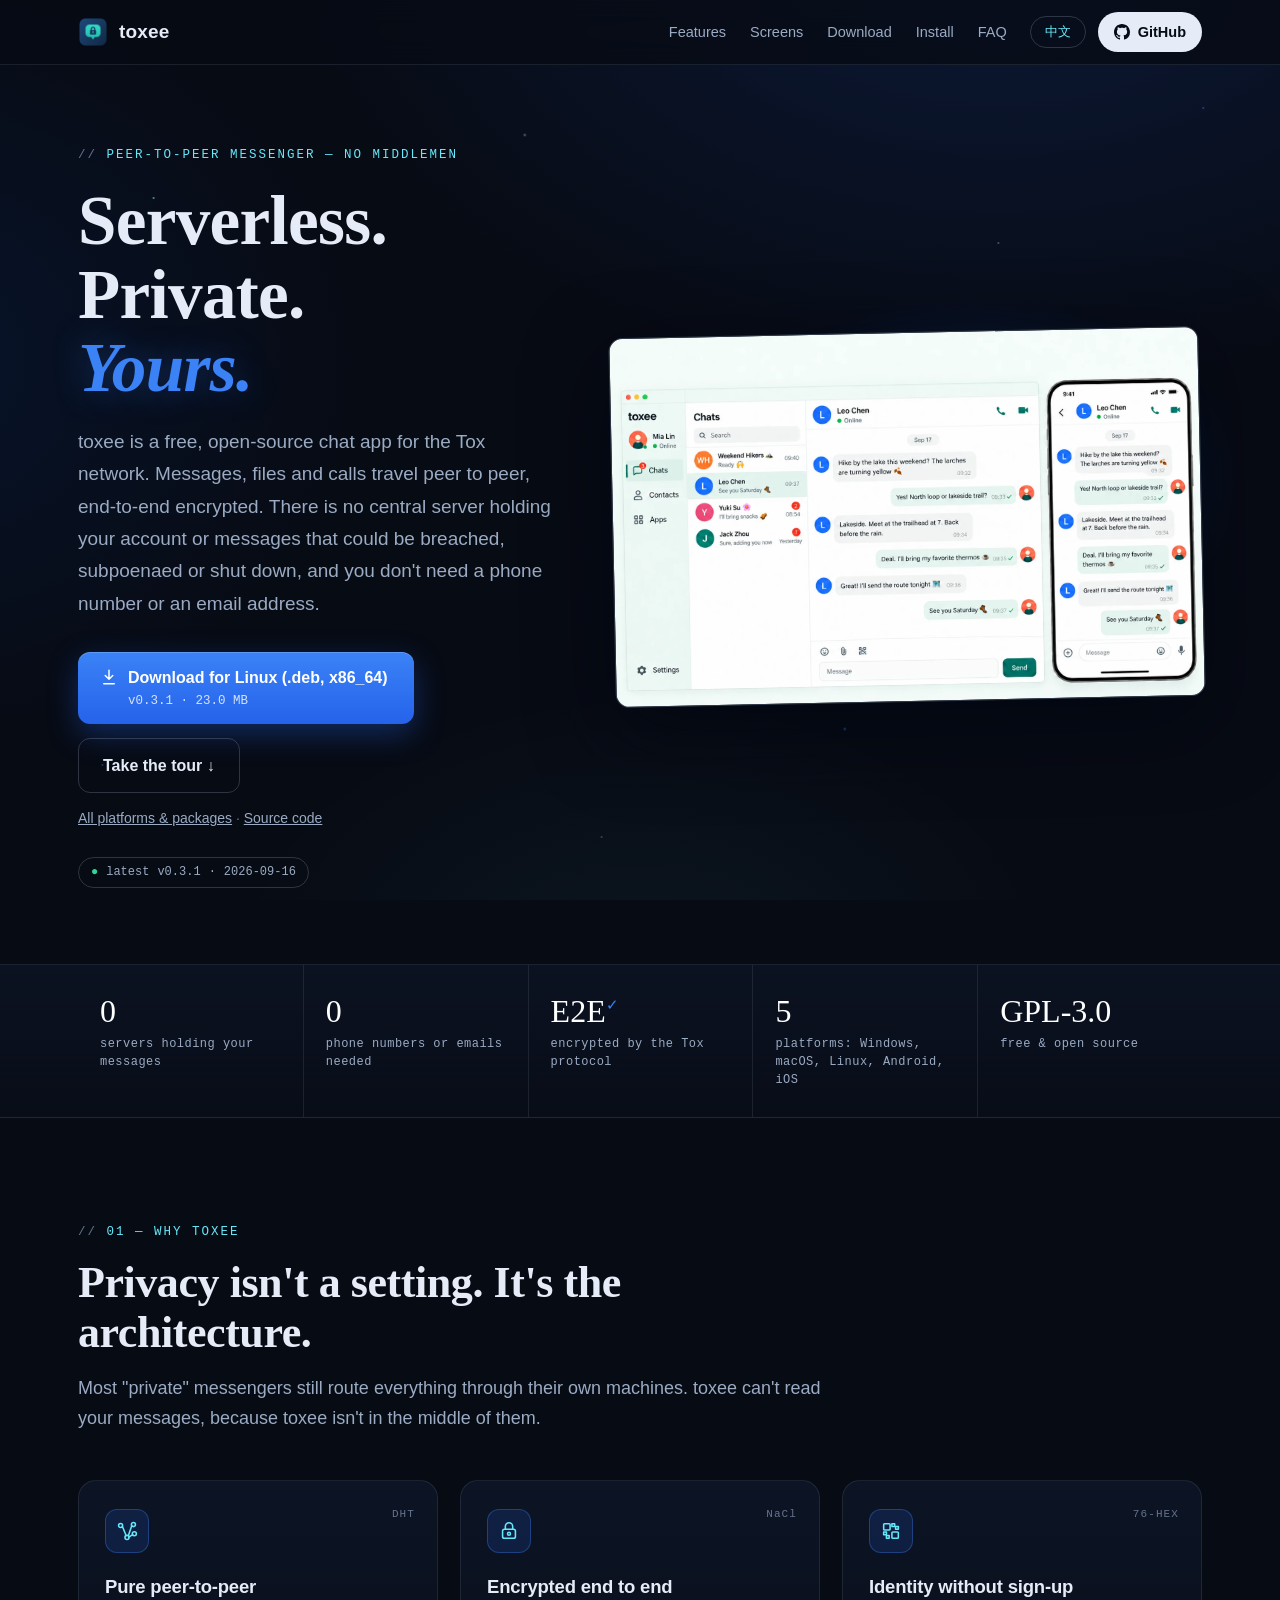
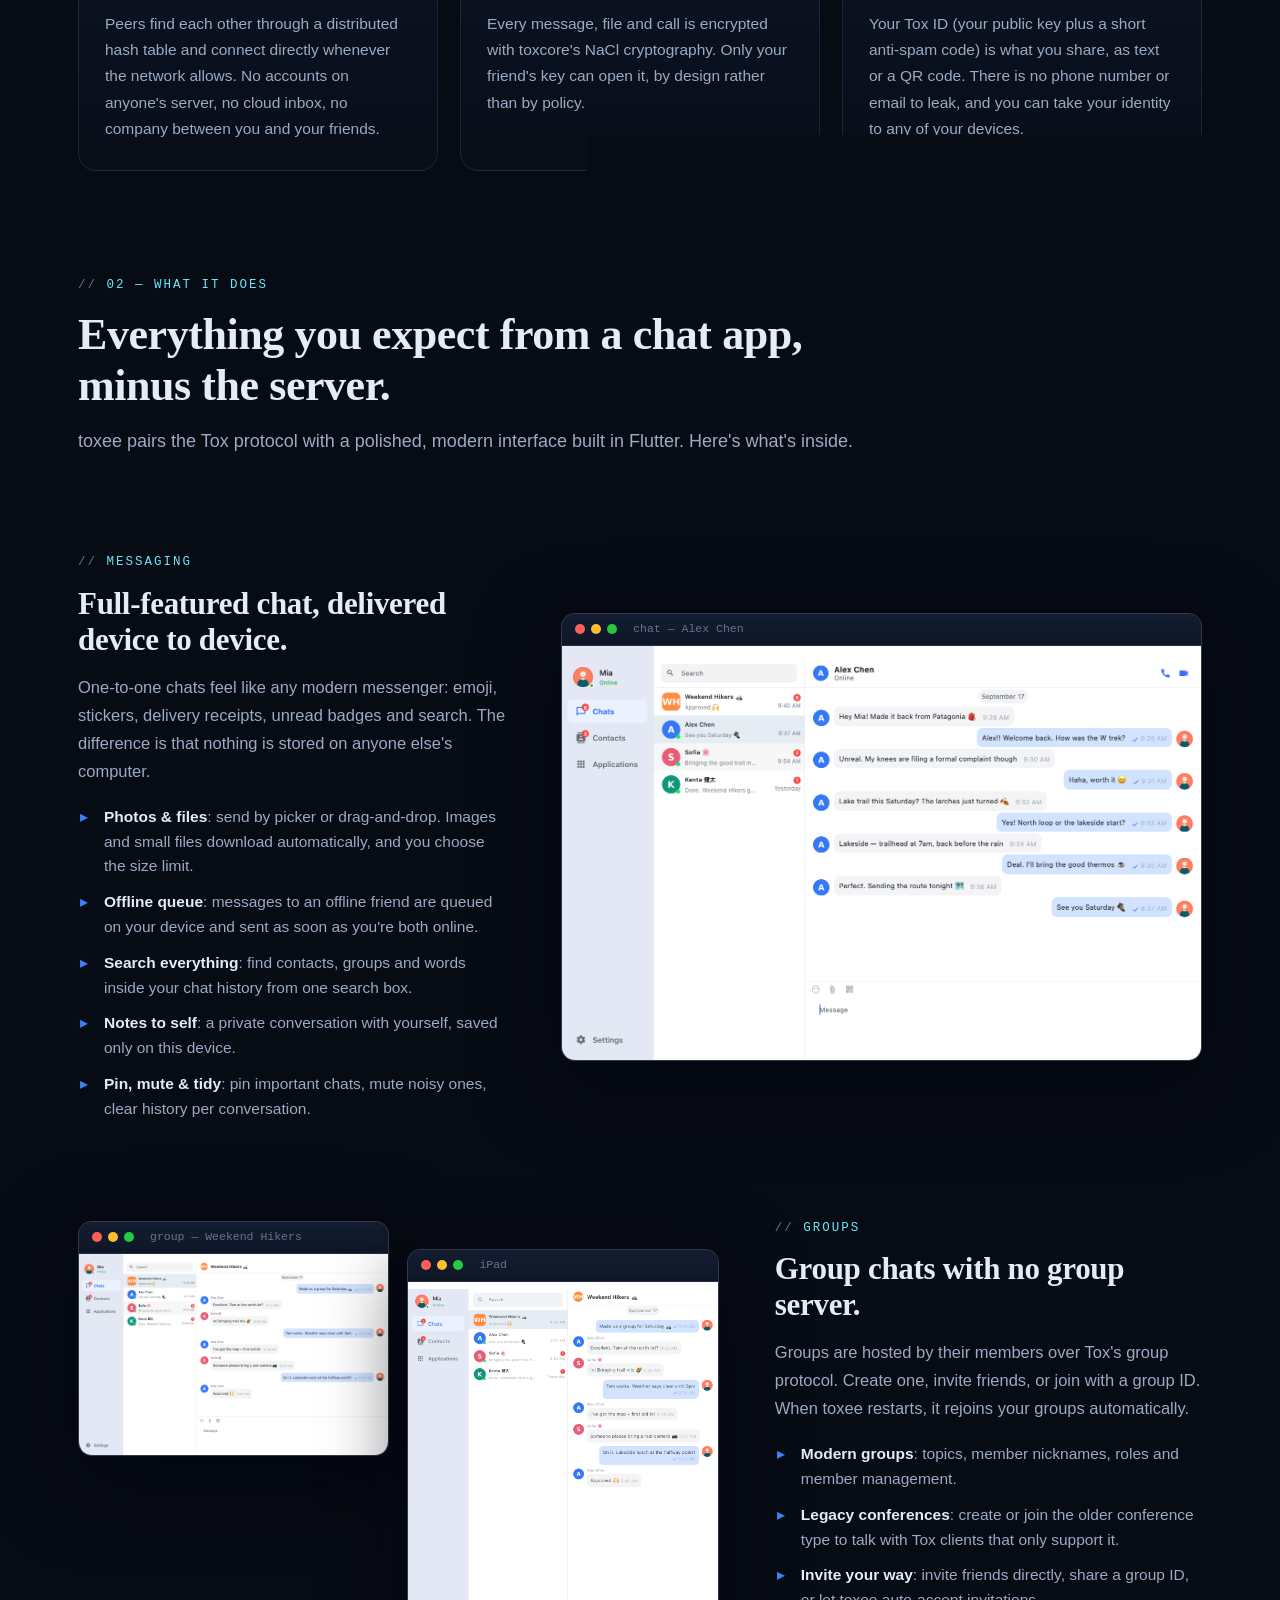
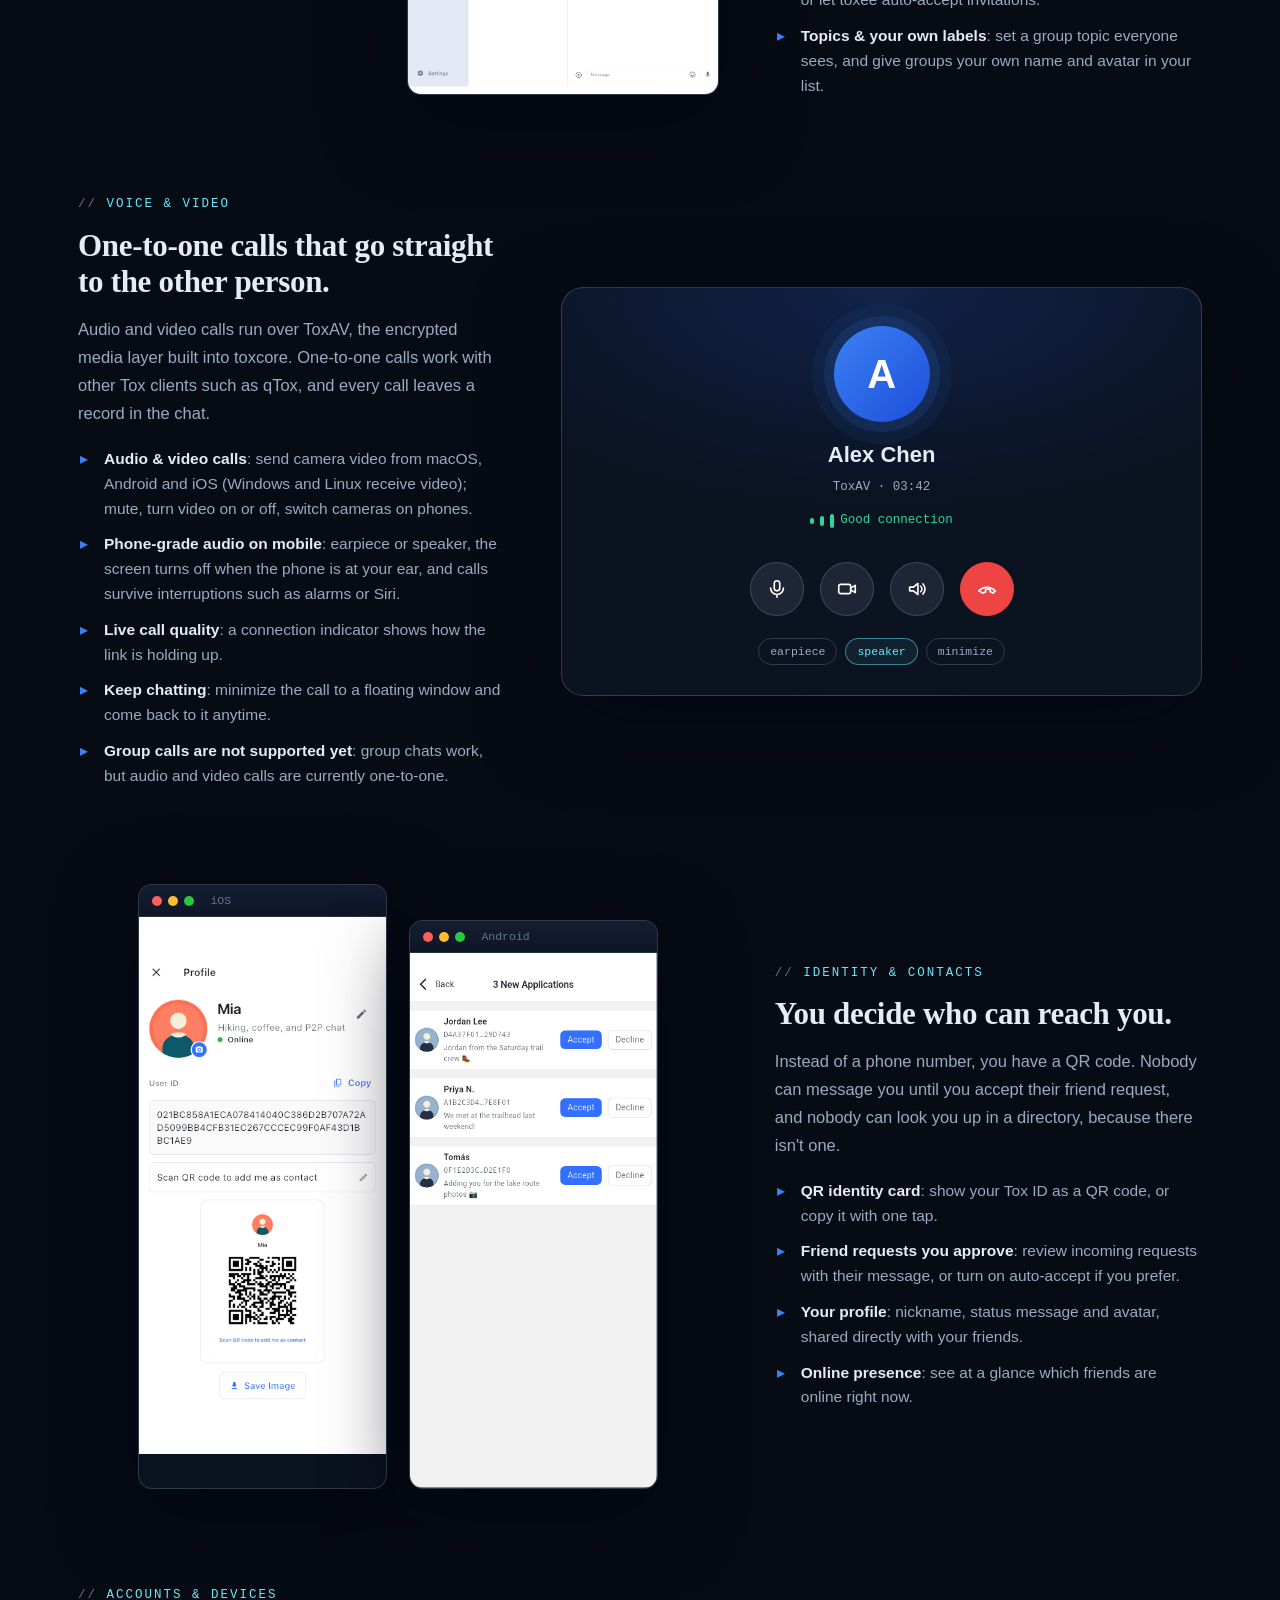
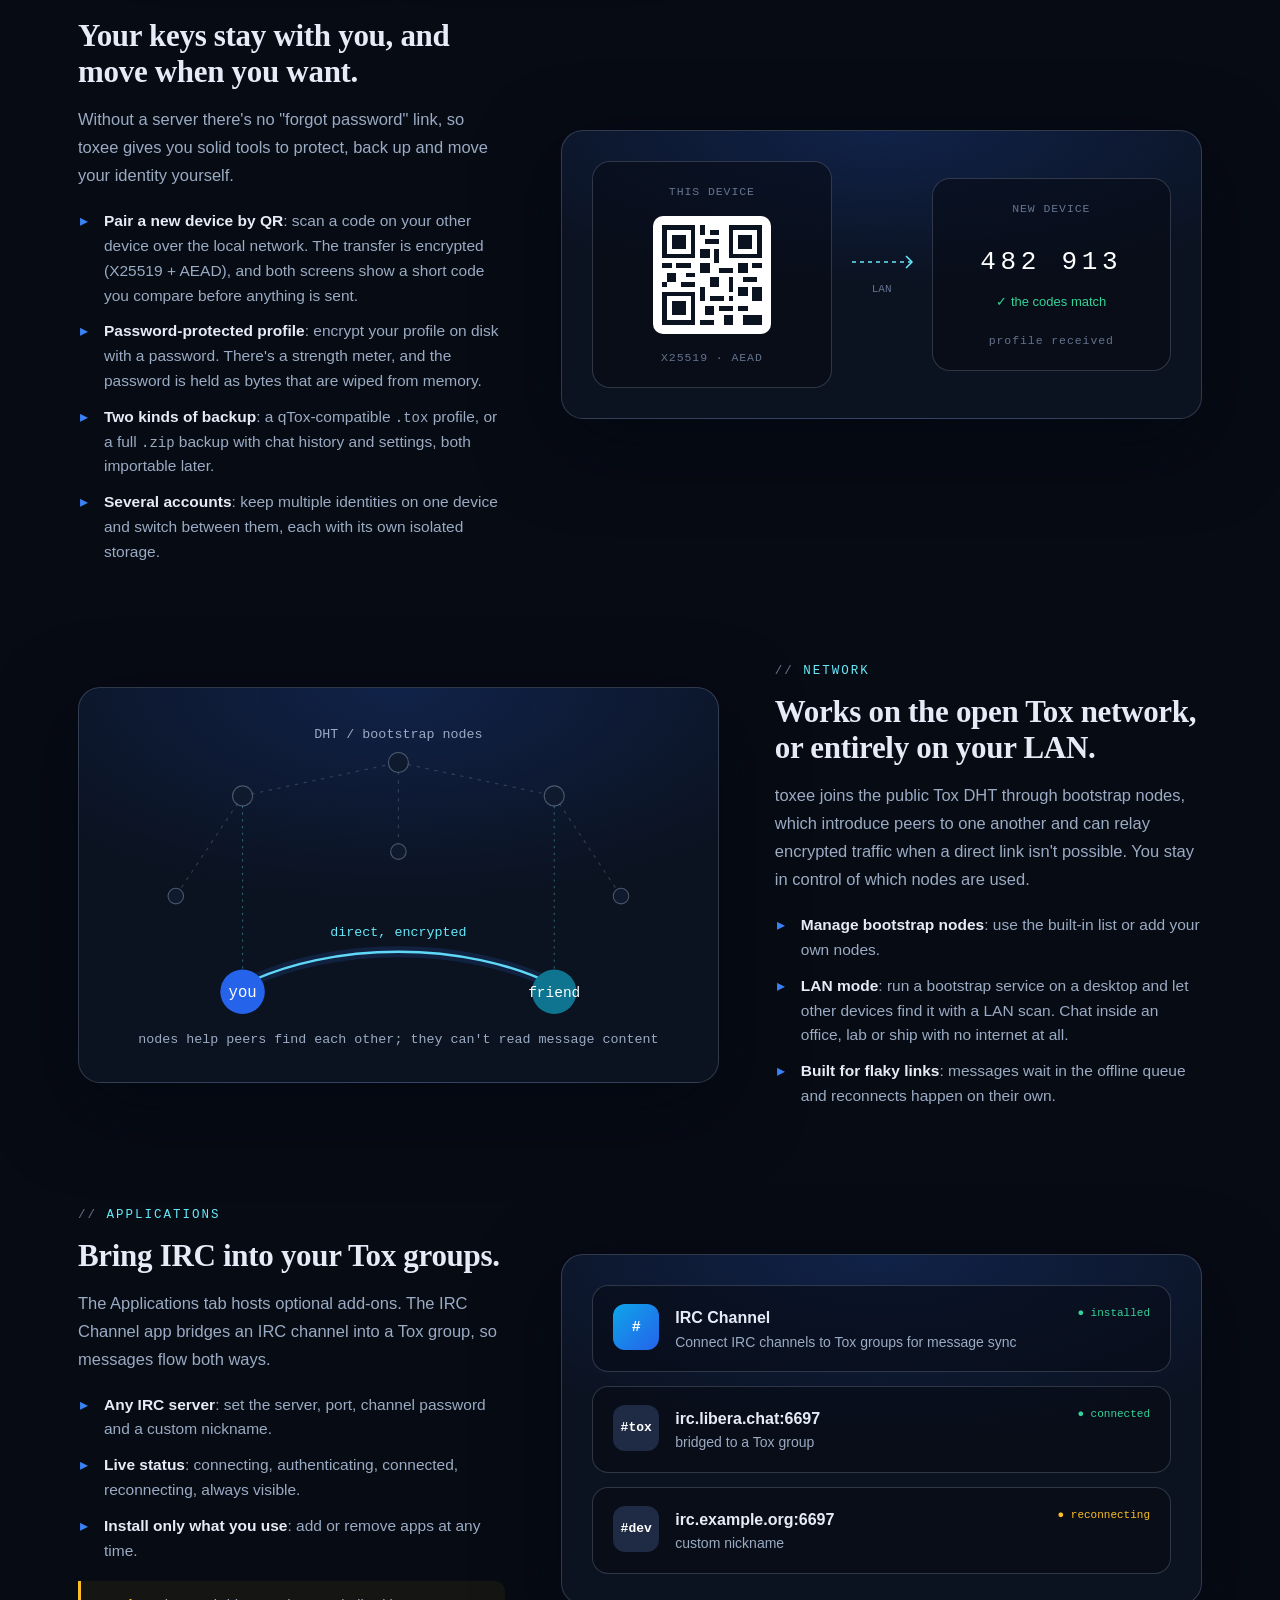
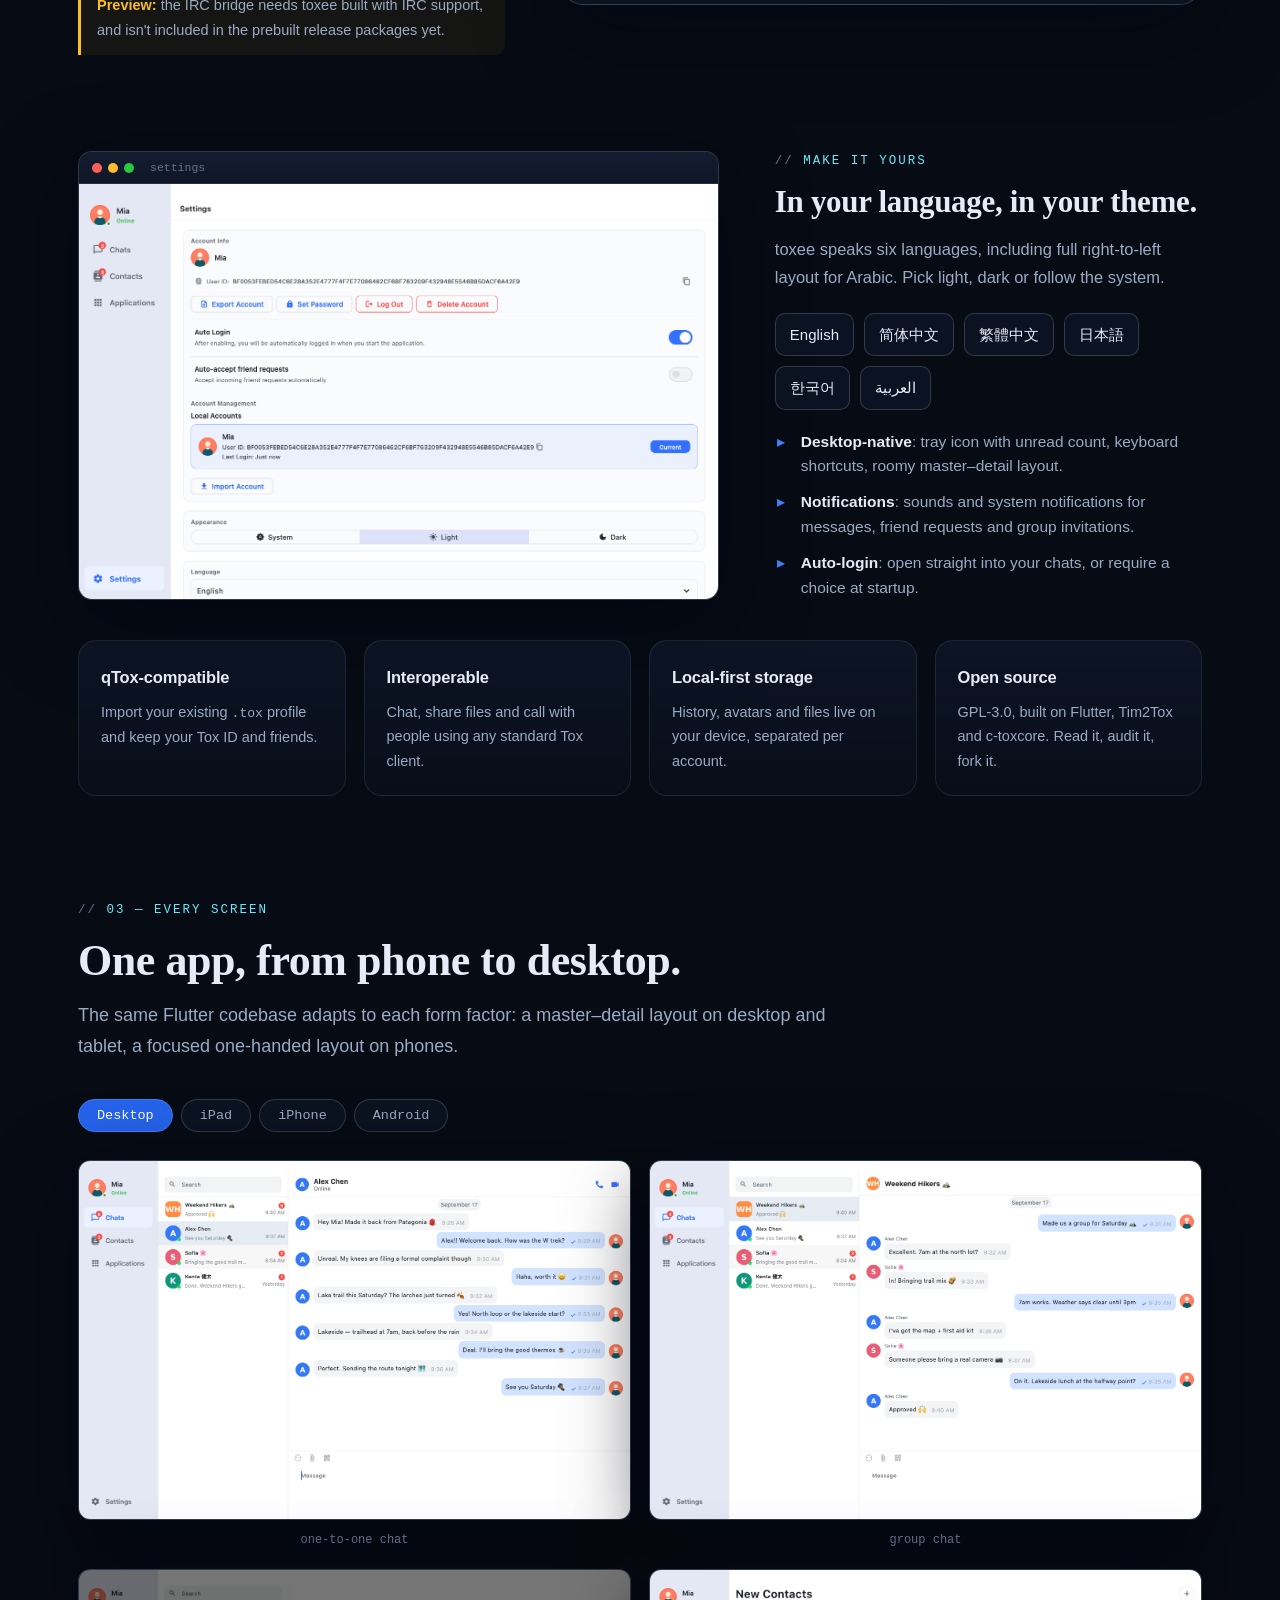
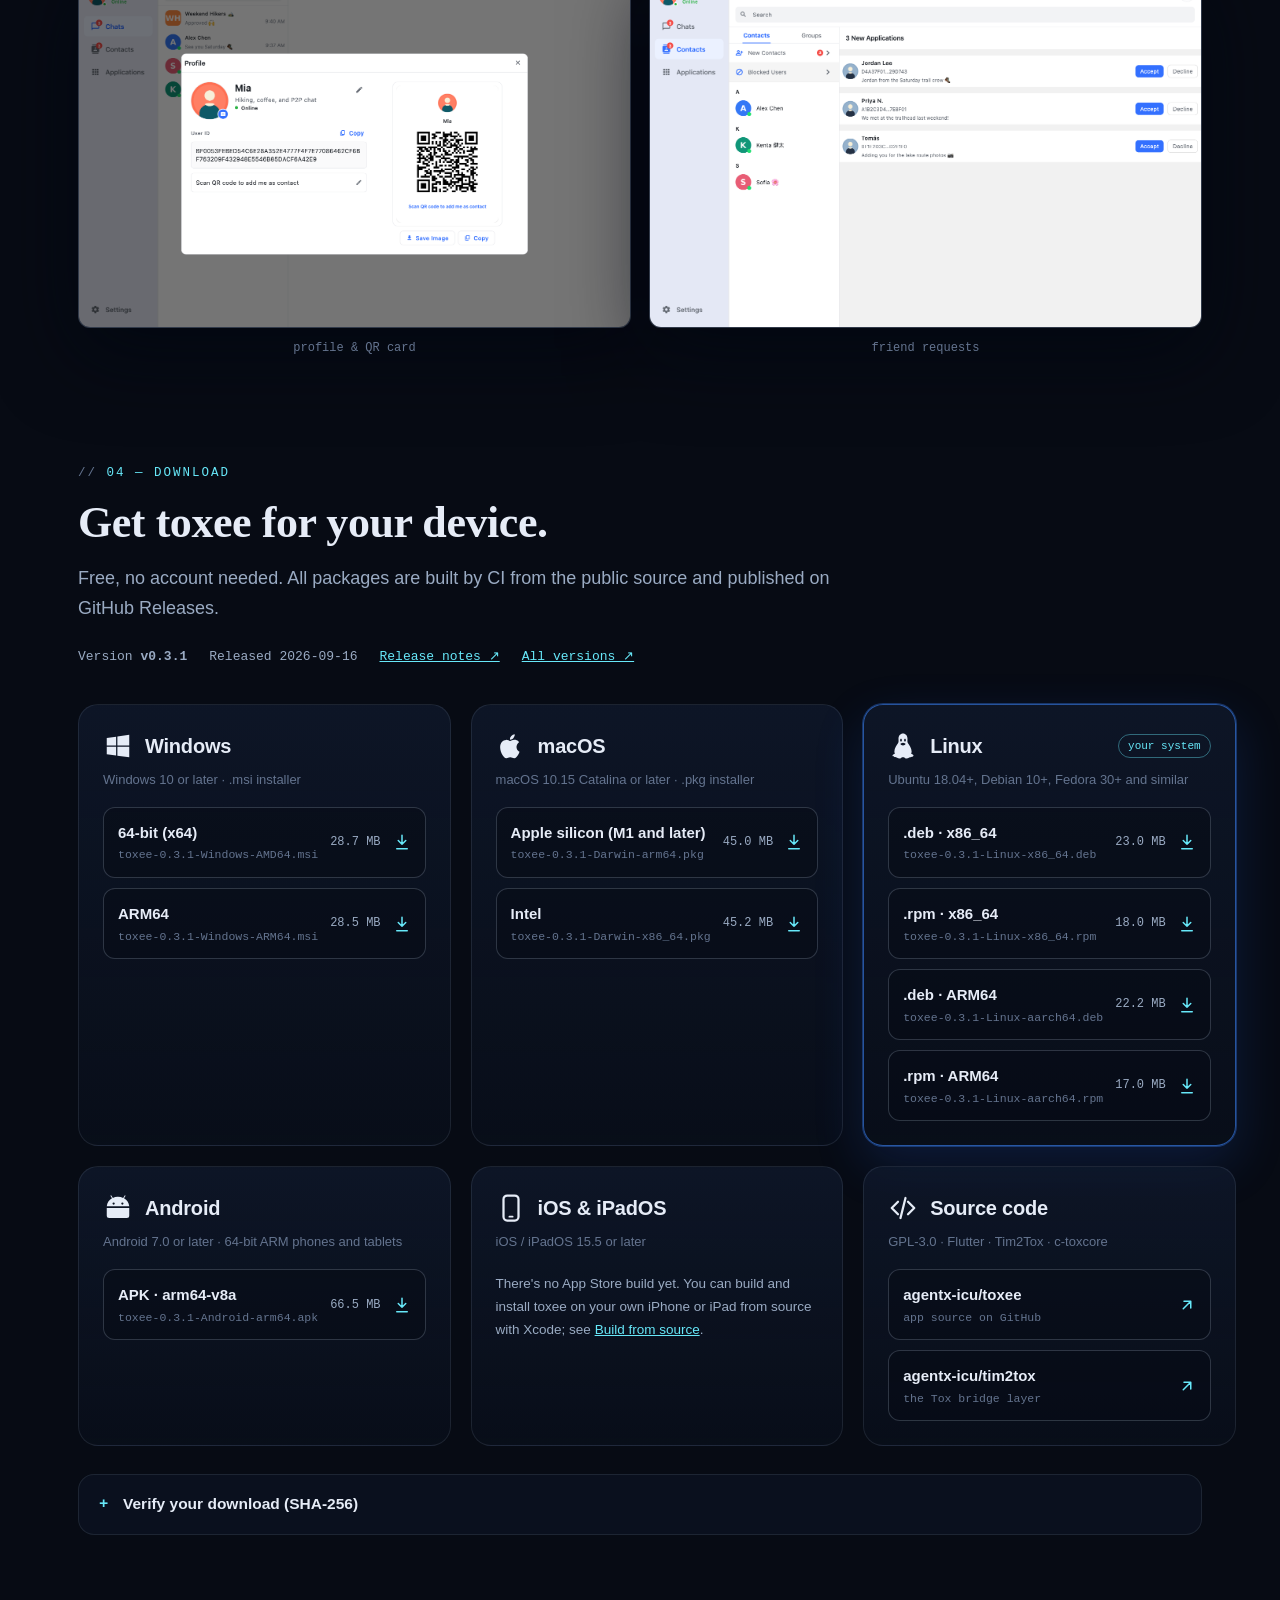
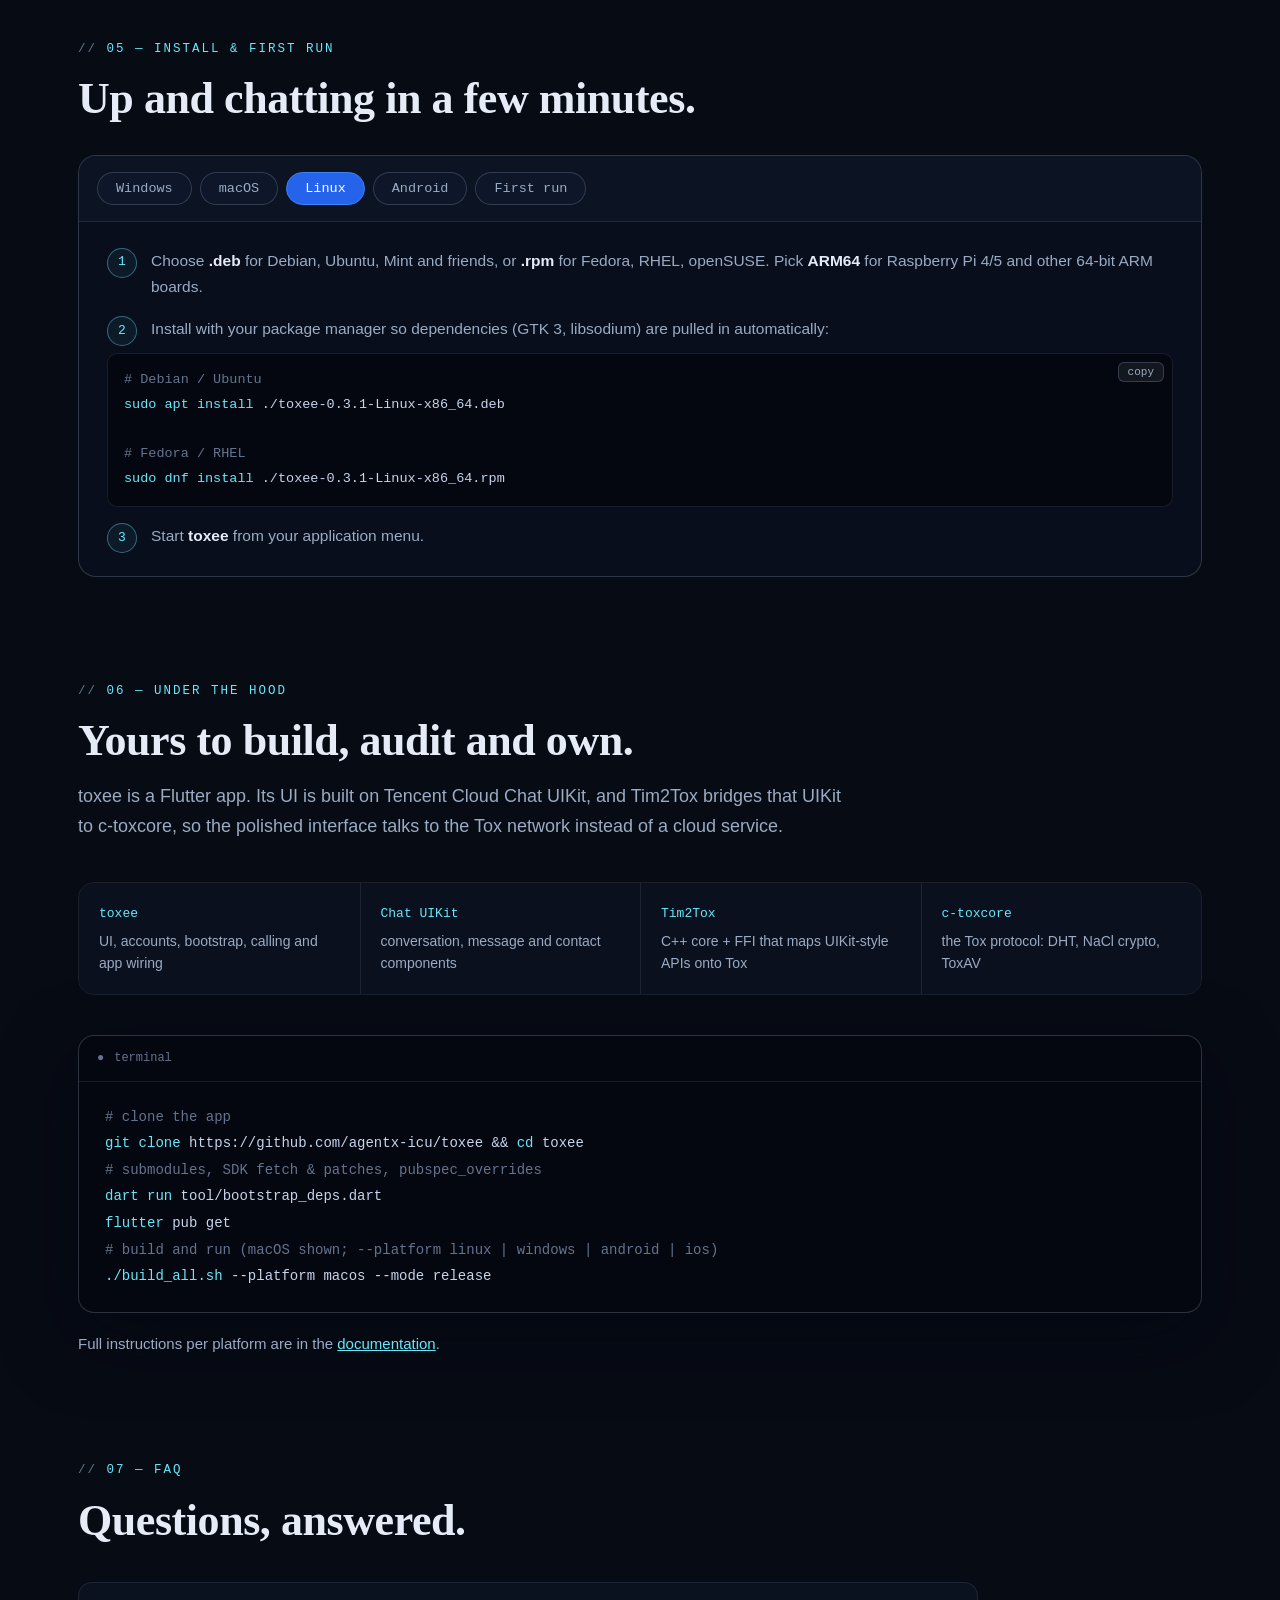
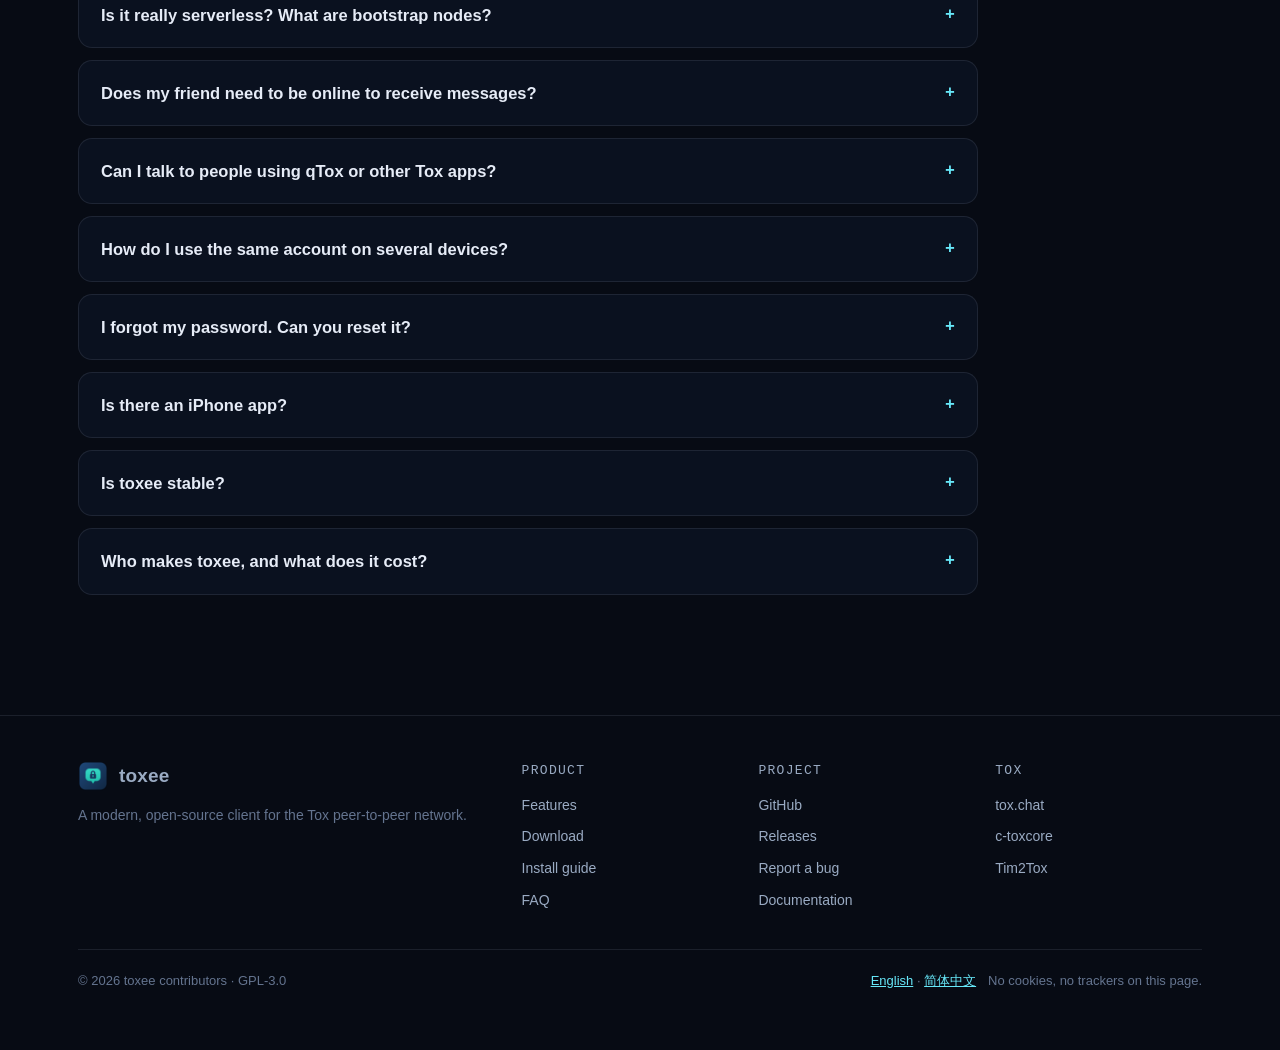
==== index.html @ 30efc0be "Clarify toxee group call support" ====
<!DOCTYPE html>
<html lang="en" data-lang="en">
<head>
<meta charset="utf-8">
<meta name="viewport" content="width=device-width, initial-scale=1">
<title>toxee — Serverless, private, peer-to-peer chat</title>
<meta name="description" content="toxee is a free, open-source chat app for the Tox peer-to-peer network. No servers, no phone number, end-to-end encrypted messages, files, groups and calls on Windows, macOS, Linux, Android and iOS.">
<meta name="theme-color" content="#070b14">
<link rel="canonical" href="https://toxee.agentx.icu/">
<link rel="alternate" hreflang="en" href="https://toxee.agentx.icu/en/">
<link rel="alternate" hreflang="zh-Hans" href="https://toxee.agentx.icu/zh/">
<link rel="alternate" hreflang="x-default" href="https://toxee.agentx.icu/">
<link rel="icon" type="image/png" href="assets/img/app_icon.png">
<link rel="apple-touch-icon" href="assets/img/app_icon.png">
<meta property="og:type" content="website">
<meta property="og:url" content="https://toxee.agentx.icu/">
<meta property="og:title" content="toxee — Serverless. Private. Yours.">
<meta property="og:description" content="A modern chat client for the Tox P2P network. No servers, no phone numbers, end-to-end encrypted.">
<meta property="og:image" content="https://toxee.agentx.icu/assets/img/en/quiet-modern.webp">
<meta name="twitter:card" content="summary_large_image">
<script>
  // Pick the language before first paint so the page never flashes the wrong one.
  (function () {
    var l = document.documentElement.getAttribute("data-page-lang");
    if (!l) {
      try { l = localStorage.getItem("toxee_lang"); } catch (e) {}
      var q = /[?&]lang=(en|zh)\b/.exec(location.search);
      if (q) l = q[1];
      if (l !== "en" && l !== "zh") l = /^zh\b/i.test(navigator.language || "") ? "zh" : "en";
    }
    document.documentElement.setAttribute("data-lang", l);
    document.documentElement.lang = l === "zh" ? "zh-Hans" : "en";
  })();
</script>
<link rel="stylesheet" href="assets/css/site.css">
</head>
<body>
<div class="mesh" aria-hidden="true"></div>

<!-- ====================================================== nav -->
<nav class="nav">
  <div class="wrap nav-in">
    <a class="brand" href="#top"><img src="assets/img/app_icon.png" alt="" width="30" height="30"><span>toxee</span></a>
    <div class="nav-spacer"></div>
    <div class="nav-links">
      <a class="nav-a" href="#features"><span class="en">Features</span><span class="zh">功能</span></a>
      <a class="nav-a" href="#screens"><span class="en">Screens</span><span class="zh">界面</span></a>
      <a class="nav-a" href="#download"><span class="en">Download</span><span class="zh">下载</span></a>
      <a class="nav-a" href="#install"><span class="en">Install</span><span class="zh">安装</span></a>
      <a class="nav-a" href="#faq">FAQ</a>
    </div>
    <button class="lang-toggle" type="button" data-aria-en="切换到中文" data-aria-zh="Switch to English" aria-label="切换到中文"><span class="en">中文</span><span class="zh">EN</span></button>
    <a class="gh" href="https://github.com/agentx-icu/toxee" rel="noopener">
      <svg width="16" height="16" viewBox="0 0 16 16" fill="currentColor" aria-hidden="true"><path d="M8 0C3.58 0 0 3.58 0 8c0 3.54 2.29 6.53 5.47 7.59.4.07.55-.17.55-.38 0-.19-.01-.82-.01-1.49-2.01.37-2.53-.49-2.69-.94-.09-.23-.48-.94-.82-1.130-.28-.15-.68-.52-.01-.53.63-.01 1.08.58 1.23.82.72 1.21 1.87.87 2.33.66.07-.52.28-.87.51-1.07-1.78-.2-3.64-.89-3.64-3.95 0-.87.31-1.59.82-2.15-.08-.2-.36-1.02.08-2.12 0 0 .67-.21 2.2.82.64-.18 1.32-.27 2-.27s1.36.09 2 .27c1.53-1.04 2.2-.82 2.2-.82.44 1.1.16 1.92.08 2.12.51.56.82 1.27.82 2.15 0 3.070-1.87 3.75-3.65 3.95.29.25.54.73.54 1.48 0 1.07-.01 1.93-.01 2.2 0 .21.15.46.55.38A8.01 8.01 0 0 0 16 8c0-4.42-3.58-8-8-8z"/></svg>
      <span>GitHub</span>
    </a>
  </div>
</nav>

<!-- ====================================================== hero -->
<header class="hero" id="top">
  <div class="wrap hero-grid">
    <div>
      <div class="eyebrow rise d1"><span class="en">peer-to-peer messenger — no middlemen</span><span class="zh">点对点通讯 — 没有中间人</span></div>
      <h1 class="rise d2"><span class="en">Serverless.<br>Private.<br><em>Yours.</em></span><span class="zh">无服务器。<br>真隐私。<br><em>属于你。</em></span></h1>
      <p class="lead rise d3">
        <span class="en">toxee is a free, open-source chat app for the Tox network. Messages, files and calls travel peer to peer, end-to-end encrypted. There is no central server holding your account or messages that could be breached, subpoenaed or shut down, and you don't need a phone number or an email address.</span>
        <span class="zh">toxee 是一款基于 Tox 网络的免费开源聊天应用。消息、文件与通话在设备之间点对点传输，全程端到端加密——没有存放你账号和消息、可被入侵、调取或关停的中心服务器，也不需要手机号或邮箱。</span>
      </p>
      <div class="cta-row rise d4">
        <a class="btn btn-blue btn-dl" id="hero-dl" href="#download">
          <span class="row">
            <svg viewBox="0 0 24 24" fill="none" stroke="currentColor" stroke-width="2" stroke-linecap="round" stroke-linejoin="round" aria-hidden="true"><path d="M12 3v12M7 10l5 5 5-5M5 21h14"/></svg>
            <span class="hero-dl-label">Download toxee</span>
          </span>
          <small class="hero-dl-sub">v0.3.1</small>
        </a>
        <a class="btn btn-ghost" href="#features"><span class="en">Take the tour ↓</span><span class="zh">功能导览 ↓</span></a>
      </div>
      <div class="hero-alt rise d5">
        <span id="hero-other-mac" hidden><span class="en">Other Mac? </span><span class="zh">另一种 Mac？</span><a href="#download">macOS (Intel)</a> · </span>
        <a href="#download"><span class="en">All platforms &amp; packages</span><span class="zh">全部平台与安装包</span></a> ·
        <a href="https://github.com/agentx-icu/toxee" rel="noopener"><span class="en">Source code</span><span class="zh">源代码</span></a>
      </div>
      <a class="badge rise d5" data-release-link href="https://github.com/agentx-icu/toxee/releases"><b>●</b><span class="en">latest</span><span class="zh">最新版本</span> <span data-version>v0.3.1</span> · <span data-release-date>2026-09-16</span></a>
    </div>
    <div class="hero-shot rise d3">
      <div class="frame">
        <img data-shot="quiet-modern.webp" src="assets/img/en/quiet-modern.webp" width="1586" height="992"
             data-alt-en="toxee on desktop and mobile: a conversation list and a chat window side by side"
             data-alt-zh="toxee 桌面端与手机端：会话列表与聊天窗口并排"
             alt="toxee on desktop and mobile: a conversation list and a chat window side by side">
      </div>
    </div>
  </div>

  <div class="stats">
    <div class="wrap stats-in">
      <div class="stat"><div class="n">0</div><div class="l"><span class="en">servers holding your messages</span><span class="zh">存放你消息的服务器</span></div></div>
      <div class="stat"><div class="n">0</div><div class="l"><span class="en">phone numbers or emails needed</span><span class="zh">所需的手机号或邮箱</span></div></div>
      <div class="stat"><div class="n">E2E<sup>✓</sup></div><div class="l"><span class="en">encrypted by the Tox protocol</span><span class="zh">Tox 协议端到端加密</span></div></div>
      <div class="stat"><div class="n">5</div><div class="l"><span class="en">platforms: Windows, macOS, Linux, Android, iOS</span><span class="zh">平台：Windows、macOS、Linux、Android、iOS</span></div></div>
      <div class="stat"><div class="n">GPL-3.0</div><div class="l"><span class="en">free &amp; open source</span><span class="zh">自由开源</span></div></div>
    </div>
  </div>
</header>

<main>

<!-- ====================================================== why -->
<section id="why">
  <div class="wrap">
    <div class="sec-head">
      <div class="eyebrow"><span class="en">01 — why toxee</span><span class="zh">01 — 为什么选 toxee</span></div>
      <h2><span class="en">Privacy isn't a setting. It's the architecture.</span><span class="zh">隐私不是一个开关，而是架构本身。</span></h2>
      <p><span class="en">Most "private" messengers still route everything through their own machines. toxee can't read your messages, because toxee isn't in the middle of them.</span><span class="zh">大多数“私密”通讯软件仍把一切经由自家服务器转发。toxee 读不到你的消息，因为 toxee 根本不在你们之间。</span></p>
    </div>
    <div class="grid3">
      <div class="card">
        <span class="tag">DHT</span>
        <div class="ic"><svg viewBox="0 0 24 24"><circle cx="5" cy="6" r="2.2"/><circle cx="19" cy="5" r="2.2"/><circle cx="12" cy="19" r="2.2"/><circle cx="20" cy="15" r="2.2"/><path d="M7 7l4 10M17.2 6.2L13.5 17M14 18.6l4.2-2.6"/></svg></div>
        <h3><span class="en">Pure peer-to-peer</span><span class="zh">纯粹的点对点</span></h3>
        <p><span class="en">Peers find each other through a distributed hash table and connect directly whenever the network allows. No accounts on anyone's server, no cloud inbox, no company between you and your friends.</span><span class="zh">节点通过分布式哈希表互相发现，网络条件允许时直接连接。没有注册在别人服务器上的账号，没有云端收件箱，你和朋友之间没有任何公司。</span></p>
      </div>
      <div class="card">
        <span class="tag">NaCl</span>
        <div class="ic"><svg viewBox="0 0 24 24"><rect x="5" y="10" width="14" height="10" rx="2"/><path d="M8 10V7a4 4 0 0 1 8 0v3"/><circle cx="12" cy="15" r="1.6"/></svg></div>
        <h3><span class="en">Encrypted end to end</span><span class="zh">端到端加密</span></h3>
        <p><span class="en">Every message, file and call is encrypted with toxcore's NaCl cryptography. Only your friend's key can open it, by design rather than by policy.</span><span class="zh">每条消息、每个文件、每次通话都由 toxcore 的 NaCl 加密。只有对方的密钥能解开——这是设计使然，而非政策承诺。</span></p>
      </div>
      <div class="card">
        <span class="tag">76-HEX</span>
        <div class="ic"><svg viewBox="0 0 24 24"><rect x="4" y="4" width="7" height="7" rx="1"/><rect x="13" y="4" width="3" height="3"/><rect x="17" y="7" width="3" height="3"/><rect x="4" y="13" width="3" height="3"/><rect x="7" y="17" width="3" height="3"/><rect x="13" y="13" width="7" height="7" rx="1"/></svg></div>
        <h3><span class="en">Identity without sign-up</span><span class="zh">无需注册的身份</span></h3>
        <p><span class="en">Your Tox ID (your public key plus a short anti-spam code) is what you share, as text or a QR code. There is no phone number or email to leak, and you can take your identity to any of your devices.</span><span class="zh">你的 Tox ID（公钥加一段防骚扰码）就是你分享给别人的全部，可以用文本或二维码。没有可泄露的手机号或邮箱，身份可以随你带到任何设备。</span></p>
      </div>
    </div>
  </div>
</section>

<!-- ====================================================== features -->
<section id="features">
  <div class="wrap">
    <div class="sec-head">
      <div class="eyebrow"><span class="en">02 — what it does</span><span class="zh">02 — 功能详解</span></div>
      <h2><span class="en">Everything you expect from a chat app, minus the server.</span><span class="zh">聊天应用该有的都有，唯独没有服务器。</span></h2>
      <p><span class="en">toxee pairs the Tox protocol with a polished, modern interface built in Flutter. Here's what's inside.</span><span class="zh">toxee 把 Tox 协议与基于 Flutter 的精致现代界面结合在一起。下面逐一介绍。</span></p>
    </div>

    <!-- messaging -->
    <div class="feat">
      <div class="feat-copy">
        <div class="eyebrow"><span class="en">messaging</span><span class="zh">消息</span></div>
        <h3><span class="en">Full-featured chat, delivered device to device.</span><span class="zh">功能完整的聊天，设备直达设备。</span></h3>
        <p><span class="en">One-to-one chats feel like any modern messenger: emoji, stickers, delivery receipts, unread badges and search. The difference is that nothing is stored on anyone else's computer.</span><span class="zh">一对一聊天和你熟悉的现代通讯软件一样顺手：表情、贴纸、送达回执、未读角标和搜索。不同的是，没有任何内容存放在别人的电脑上。</span></p>
        <ul class="ticks">
          <li><span class="en"><b>Photos &amp; files</b>: send by picker or drag-and-drop. Images and small files download automatically, and you choose the size limit.</span><span class="zh"><b>图片与文件</b>：通过选择器或拖拽发送。图片与小文件自动下载，大小阈值由你设定。</span></li>
          <li><span class="en"><b>Offline queue</b>: messages to an offline friend are queued on your device and sent as soon as you're both online.</span><span class="zh"><b>离线队列</b>：发给离线好友的消息先排队存在本机，双方同时在线时立即送出。</span></li>
          <li><span class="en"><b>Search everything</b>: find contacts, groups and words inside your chat history from one search box.</span><span class="zh"><b>全局搜索</b>：一个搜索框同时查找联系人、群组和聊天记录中的内容。</span></li>
          <li><span class="en"><b>Notes to self</b>: a private conversation with yourself, saved only on this device.</span><span class="zh"><b>给自己发消息</b>：一个只属于你的会话，仅保存在本机。</span></li>
          <li><span class="en"><b>Pin, mute &amp; tidy</b>: pin important chats, mute noisy ones, clear history per conversation.</span><span class="zh"><b>置顶、免打扰与清理</b>：置顶重要会话、静音嘈杂的会话，可逐个清空聊天记录。</span></li>
        </ul>
      </div>
      <div class="frame">
        <div class="bar"><i></i><i></i><i></i><b><span class="en">chat — Alex Chen</span><span class="zh">聊天 — 陈亮</span></b></div>
        <img data-shot="desktop/c2c.png" src="assets/img/en/desktop/c2c.png" width="1400" height="909" loading="lazy"
             data-alt-en="toxee desktop: one-to-one chat with delivery ticks and emoji" data-alt-zh="toxee 桌面端：带送达标记与表情的一对一聊天"
             alt="toxee desktop: one-to-one chat with delivery ticks and emoji">
      </div>
    </div>

    <!-- groups -->
    <div class="feat flip">
      <div class="duo">
        <div class="frame">
          <div class="bar"><i></i><i></i><i></i><b><span class="en">group — Weekend Hikers</span><span class="zh">群聊 — 周末徒步队</span></b></div>
          <img data-shot="desktop/group_chat.png" src="assets/img/en/desktop/group_chat.png" width="1400" height="909" loading="lazy"
               data-alt-en="toxee desktop: a group chat with several members" data-alt-zh="toxee 桌面端：多人群聊" alt="toxee desktop: a group chat with several members">
        </div>
        <div class="frame">
          <div class="bar"><i></i><i></i><i></i><b>iPad</b></div>
          <img data-shot="ipad/group_chat.png" src="assets/img/en/ipad/group_chat.png" width="1032" height="1376" loading="lazy"
               data-alt-en="toxee on iPad: group chat in a split view" data-alt-zh="toxee iPad 版：分栏布局中的群聊" alt="toxee on iPad: group chat in a split view">
        </div>
      </div>
      <div class="feat-copy">
        <div class="eyebrow"><span class="en">groups</span><span class="zh">群组</span></div>
        <h3><span class="en">Group chats with no group server.</span><span class="zh">没有群服务器的群聊。</span></h3>
        <p><span class="en">Groups are hosted by their members over Tox's group protocol. Create one, invite friends, or join with a group ID. When toxee restarts, it rejoins your groups automatically.</span><span class="zh">群组由成员通过 Tox 群协议共同承载。你可以创建群、邀请好友，或凭群 ID 加入；toxee 重启后会自动重新加入你的群。</span></p>
        <ul class="ticks">
          <li><span class="en"><b>Modern groups</b>: topics, member nicknames, roles and member management.</span><span class="zh"><b>新版群组</b>：群公告、群昵称、成员角色与成员管理。</span></li>
          <li><span class="en"><b>Legacy conferences</b>: create or join the older conference type to talk with Tox clients that only support it.</span><span class="zh"><b>旧版会议群</b>：可创建或加入旧式 conference，与只支持它的 Tox 客户端互通。</span></li>
          <li><span class="en"><b>Invite your way</b>: invite friends directly, share a group ID, or let toxee auto-accept invitations.</span><span class="zh"><b>灵活邀请</b>：直接邀请好友、分享群 ID，或让 toxee 自动接受群邀请。</span></li>
          <li><span class="en"><b>Topics &amp; your own labels</b>: set a group topic everyone sees, and give groups your own name and avatar in your list.</span><span class="zh"><b>群公告与个人备注</b>：设置所有成员可见的群公告，也可在自己的列表里为群改名、换头像。</span></li>
        </ul>
      </div>
    </div>

    <!-- calls -->
    <div class="feat">
      <div class="feat-copy">
        <div class="eyebrow"><span class="en">voice &amp; video</span><span class="zh">语音与视频</span></div>
        <h3><span class="en">One-to-one calls that go straight to the other person.</span><span class="zh">直达对方的一对一语音与视频通话。</span></h3>
        <p><span class="en">Audio and video calls run over ToxAV, the encrypted media layer built into toxcore. One-to-one calls work with other Tox clients such as qTox, and every call leaves a record in the chat.</span><span class="zh">语音和视频通话基于 toxcore 内置的加密媒体层 ToxAV，一对一通话能与 qTox 等其他 Tox 客户端互通，每次通话都会在聊天中留下记录。</span></p>
        <ul class="ticks">
          <li><span class="en"><b>Audio &amp; video calls</b>: send camera video from macOS, Android and iOS (Windows and Linux receive video); mute, turn video on or off, switch cameras on phones.</span><span class="zh"><b>语音与视频</b>：macOS、Android、iOS 可发送摄像头画面（Windows 与 Linux 可接收视频）；支持静音、开关画面，手机上可切换摄像头。</span></li>
          <li><span class="en"><b>Phone-grade audio on mobile</b>: earpiece or speaker, the screen turns off when the phone is at your ear, and calls survive interruptions such as alarms or Siri.</span><span class="zh"><b>手机级通话体验</b>：听筒或扬声器切换，贴耳自动熄屏，闹钟、Siri 等打断后可恢复。</span></li>
          <li><span class="en"><b>Live call quality</b>: a connection indicator shows how the link is holding up.</span><span class="zh"><b>实时通话质量</b>：连接质量指示随时显示链路状况。</span></li>
          <li><span class="en"><b>Keep chatting</b>: minimize the call to a floating window and come back to it anytime.</span><span class="zh"><b>边聊边通话</b>：通话可最小化为悬浮窗，随时返回。</span></li>
          <li><span class="en"><b>Group calls are not supported yet</b>: group chats work, but audio and video calls are currently one-to-one.</span><span class="zh"><b>暂不支持群组通话</b>：群聊可以使用，但音视频通话目前仅支持一对一。</span></li>
        </ul>
      </div>
      <div class="mock" aria-hidden="true">
        <div class="call">
          <div class="avatar">A</div>
          <div class="who"><span class="en">Alex Chen</span><span class="zh">陈亮</span></div>
          <div class="meta">ToxAV · 03:42</div>
          <div class="q"><i style="height:6px"></i><i style="height:10px"></i><i style="height:14px"></i><span class="en">Good connection</span><span class="zh">连接良好</span></div>
          <div class="ctrls">
            <span><svg viewBox="0 0 24 24"><rect x="9" y="3" width="6" height="11" rx="3"/><path d="M5 11a7 7 0 0 0 14 0M12 18v3"/></svg></span>
            <span><svg viewBox="0 0 24 24"><rect x="3" y="7" width="13" height="10" rx="2"/><path d="M16 11l5-3v8l-5-3z"/></svg></span>
            <span><svg viewBox="0 0 24 24"><path d="M4 10v4h4l5 4V6L8 10zM16 9a4 4 0 0 1 0 6M18.5 6.5a8 8 0 0 1 0 11"/></svg></span>
            <span class="end"><svg viewBox="0 0 24 24"><path d="M3 14c5-5 13-5 18 0l-2.5 2.5-3-1.5v-2.5a10 10 0 0 0-5 0V15l-3 1.5z"/></svg></span>
          </div>
          <div class="route">
            <span class="chip"><span class="en">earpiece</span><span class="zh">听筒</span></span>
            <span class="chip on"><span class="en">speaker</span><span class="zh">扬声器</span></span>
            <span class="chip"><span class="en">minimize</span><span class="zh">最小化</span></span>
          </div>
        </div>
      </div>
    </div>

    <!-- identity -->
    <div class="feat flip">
      <div class="phone-duo">
        <div class="frame">
          <div class="bar"><i></i><i></i><i></i><b>iOS</b></div>
          <img data-shot="ios/self_profile.png" src="assets/img/en/ios/self_profile.png" width="402" height="874" loading="lazy"
               data-alt-en="toxee on iPhone: profile with a QR code of the Tox ID" data-alt-zh="toxee iPhone 版：带 Tox ID 二维码的个人资料" alt="toxee on iPhone: profile with a QR code of the Tox ID">
        </div>
        <div class="frame">
          <div class="bar"><i></i><i></i><i></i><b>Android</b></div>
          <img data-shot="android/new_application.png" src="assets/img/en/android/new_application.png" width="412" height="891" loading="lazy"
               data-alt-en="toxee on Android: a friend request waiting for approval" data-alt-zh="toxee Android 版：等待通过的好友申请" alt="toxee on Android: a friend request waiting for approval">
        </div>
      </div>
      <div class="feat-copy">
        <div class="eyebrow"><span class="en">identity &amp; contacts</span><span class="zh">身份与联系人</span></div>
        <h3><span class="en">You decide who can reach you.</span><span class="zh">谁能找到你，由你决定。</span></h3>
        <p><span class="en">Instead of a phone number, you have a QR code. Nobody can message you until you accept their friend request, and nobody can look you up in a directory, because there isn't one.</span><span class="zh">你用的是二维码，而不是手机号。在你通过好友申请之前，没人能给你发消息；也没人能在通讯录里搜到你——因为根本不存在这样的通讯录。</span></p>
        <ul class="ticks">
          <li><span class="en"><b>QR identity card</b>: show your Tox ID as a QR code, or copy it with one tap.</span><span class="zh"><b>二维码名片</b>：以二维码展示你的 Tox ID，或一键复制。</span></li>
          <li><span class="en"><b>Friend requests you approve</b>: review incoming requests with their message, or turn on auto-accept if you prefer.</span><span class="zh"><b>由你通过的好友申请</b>：查看申请附言后再决定，也可以开启自动通过。</span></li>
          <li><span class="en"><b>Your profile</b>: nickname, status message and avatar, shared directly with your friends.</span><span class="zh"><b>个人资料</b>：昵称、签名与头像，直接同步给好友。</span></li>
          <li><span class="en"><b>Online presence</b>: see at a glance which friends are online right now.</span><span class="zh"><b>在线状态</b>：一眼看出哪些好友此刻在线。</span></li>
        </ul>
      </div>
    </div>

    <!-- accounts / pairing / backup -->
    <div class="feat">
      <div class="feat-copy">
        <div class="eyebrow"><span class="en">accounts &amp; devices</span><span class="zh">账号与设备</span></div>
        <h3><span class="en">Your keys stay with you, and move when you want.</span><span class="zh">密钥只在你手里，想迁移时随时带走。</span></h3>
        <p><span class="en">Without a server there's no "forgot password" link, so toxee gives you solid tools to protect, back up and move your identity yourself.</span><span class="zh">没有服务器，也就没有“找回密码”。所以 toxee 给你一整套自己保护、备份和迁移身份的工具。</span></p>
        <ul class="ticks">
          <li><span class="en"><b>Pair a new device by QR</b>: scan a code on your other device over the local network. The transfer is encrypted (X25519 + AEAD), and both screens show a short code you compare before anything is sent.</span><span class="zh"><b>扫码配对新设备</b>：在局域网内用另一台设备扫码即可。传输经 X25519 + AEAD 加密，发送前两边屏幕会显示同一个短码供你核对。</span></li>
          <li><span class="en"><b>Password-protected profile</b>: encrypt your profile on disk with a password. There's a strength meter, and the password is held as bytes that are wiped from memory.</span><span class="zh"><b>密码保护的资料</b>：用密码加密磁盘上的资料文件，带强度提示；密码以可清零的字节保存在内存中。</span></li>
          <li><span class="en"><b>Two kinds of backup</b>: a qTox-compatible <code>.tox</code> profile, or a full <code>.zip</code> backup with chat history and settings, both importable later.</span><span class="zh"><b>两种备份方式</b>：与 qTox 兼容的 <code>.tox</code> 资料文件，或包含聊天记录与设置的完整 <code>.zip</code> 备份，都可随时导入。</span></li>
          <li><span class="en"><b>Several accounts</b>: keep multiple identities on one device and switch between them, each with its own isolated storage.</span><span class="zh"><b>多账号</b>：一台设备上保存多个身份并随时切换，数据彼此隔离。</span></li>
        </ul>
      </div>
      <div class="mock" aria-hidden="true">
        <div class="pair">
          <div class="dev">
            <div class="lbl"><span class="en">THIS DEVICE</span><span class="zh">当前设备</span></div>
            <div class="qr"><svg viewBox="0 0 21 21" shape-rendering="crispEdges"><path fill="#0b1220" d="M0 0h7v7H0zM1 1v5h5V1zM2 2h3v3H2zM14 0h7v7h-7zM15 1v5h5V1zM16 2h3v3h-3zM0 14h7v7H0zM1 15v5h5v-5zM2 16h3v3H2zM8 0h1v2H8zM10 1h2v1h-2zM9 3h3v1H9zM8 5h2v2H8zM11 5h1v3h-1zM0 8h2v1H0zM3 8h3v1H3zM8 8h2v2H8zM12 9h3v1h-3zM16 8h2v2h-2zM19 8h2v1h-2zM1 10h2v2H1zM5 10h2v1H5zM10 11h2v2h-2zM14 11h1v3h-1zM17 11h3v1h-3zM0 12h1v1H0zM4 12h3v1H4zM8 13h1v3H8zM16 13h2v2h-2zM19 13h2v3h-2zM10 15h3v1h-3zM14 15h1v1h-1zM9 17h2v2H9zM12 17h3v1h-3zM16 17h2v1h-2zM13 19h2v2h-2zM17 19h4v2h-4zM8 20h3v1H8z"/></svg></div>
            <div class="lbl">X25519 · AEAD</div>
          </div>
          <div class="link"><svg viewBox="0 0 64 24"><path d="M2 12h60" stroke="#67e8f9" stroke-width="1.5" stroke-dasharray="4 4"/><path d="M56 6l6 6-6 6" stroke="#67e8f9" stroke-width="1.5" fill="none"/></svg>LAN</div>
          <div class="dev">
            <div class="lbl"><span class="en">NEW DEVICE</span><span class="zh">新设备</span></div>
            <div class="sas">482 913</div>
            <div class="ok"><span class="en">✓ the codes match</span><span class="zh">✓ 两边短码一致</span></div>
            <div class="lbl" style="margin-top:18px"><span class="en">profile received</span><span class="zh">资料已接收</span></div>
          </div>
        </div>
      </div>
    </div>

    <!-- network -->
    <div class="feat flip">
      <div class="mock net" aria-hidden="true">
        <svg viewBox="0 0 520 300">
          <g stroke="rgba(148,163,184,.28)" stroke-width="1" stroke-dasharray="3 5" fill="none">
            <path d="M120 70L260 40L400 70M120 70L60 160M400 70L460 160M260 40L260 120"/>
          </g>
          <g fill="#101a2e" stroke="rgba(148,163,184,.45)">
            <circle cx="260" cy="40" r="9"/><circle cx="120" cy="70" r="9"/><circle cx="400" cy="70" r="9"/>
            <circle cx="60" cy="160" r="7"/><circle cx="460" cy="160" r="7"/><circle cx="260" cy="120" r="7"/>
          </g>
          <text x="260" y="18" text-anchor="middle"><tspan class="en">DHT / bootstrap nodes</tspan><tspan class="zh">DHT / 引导节点</tspan></text>
          <path d="M120 240C200 200 320 200 400 240" stroke="#67e8f9" stroke-width="2.2" fill="none"/>
          <path d="M120 240C200 200 320 200 400 240" stroke="#3b82f6" stroke-width="10" stroke-opacity=".15" fill="none"/>
          <g stroke="rgba(103,232,249,.35)" stroke-dasharray="2 4" fill="none"><path d="M120 225L120 79M400 225L400 79"/></g>
          <circle cx="120" cy="246" r="20" fill="#2563eb"/><text x="120" y="251" text-anchor="middle" style="fill:#fff;font-size:14px">you</text>
          <circle cx="400" cy="246" r="20" fill="#0e7490"/><text x="400" y="251" text-anchor="middle" style="fill:#fff;font-size:13px">friend</text>
          <text x="260" y="196" text-anchor="middle" style="fill:#67e8f9"><tspan class="en">direct, encrypted</tspan><tspan class="zh">直连 · 加密</tspan></text>
          <text x="260" y="292" text-anchor="middle"><tspan class="en">nodes help peers find each other; they can't read message content</tspan><tspan class="zh">节点只帮双方互相找到，无法读取消息内容</tspan></text>
        </svg>
      </div>
      <div class="feat-copy">
        <div class="eyebrow"><span class="en">network</span><span class="zh">网络</span></div>
        <h3><span class="en">Works on the open Tox network, or entirely on your LAN.</span><span class="zh">既能连公共 Tox 网络，也能只在局域网里用。</span></h3>
        <p><span class="en">toxee joins the public Tox DHT through bootstrap nodes, which introduce peers to one another and can relay encrypted traffic when a direct link isn't possible. You stay in control of which nodes are used.</span><span class="zh">toxee 通过引导节点加入公共 Tox DHT，这些节点负责让双方互相发现，无法直连时也可转发加密流量。使用哪些节点，完全由你掌控。</span></p>
        <ul class="ticks">
          <li><span class="en"><b>Manage bootstrap nodes</b>: use the built-in list or add your own nodes.</span><span class="zh"><b>管理引导节点</b>：使用内置列表，或添加自己的节点。</span></li>
          <li><span class="en"><b>LAN mode</b>: run a bootstrap service on a desktop and let other devices find it with a LAN scan. Chat inside an office, lab or ship with no internet at all.</span><span class="zh"><b>局域网模式</b>：在桌面端启动引导服务，其他设备扫描局域网即可发现它。在办公室、实验室甚至完全断网的环境里也能聊天。</span></li>
          <li><span class="en"><b>Built for flaky links</b>: messages wait in the offline queue and reconnects happen on their own.</span><span class="zh"><b>适应不稳定网络</b>：消息在离线队列中等待，断线后自动重连。</span></li>
        </ul>
      </div>
    </div>

    <!-- extensions -->
    <div class="feat">
      <div class="feat-copy">
        <div class="eyebrow"><span class="en">applications</span><span class="zh">应用扩展</span></div>
        <h3><span class="en">Bring IRC into your Tox groups.</span><span class="zh">把 IRC 频道接入你的 Tox 群。</span></h3>
        <p><span class="en">The Applications tab hosts optional add-ons. The IRC Channel app bridges an IRC channel into a Tox group, so messages flow both ways.</span><span class="zh">“应用”页提供可选扩展。IRC 频道应用把 IRC 频道桥接到一个 Tox 群，消息双向同步。</span></p>
        <ul class="ticks">
          <li><span class="en"><b>Any IRC server</b>: set the server, port, channel password and a custom nickname.</span><span class="zh"><b>任意 IRC 服务器</b>：可配置服务器、端口、频道密码和自定义昵称。</span></li>
          <li><span class="en"><b>Live status</b>: connecting, authenticating, connected, reconnecting, always visible.</span><span class="zh"><b>实时状态</b>：连接中、认证中、已连接、重连中，一目了然。</span></li>
          <li><span class="en"><b>Install only what you use</b>: add or remove apps at any time.</span><span class="zh"><b>按需安装</b>：应用随时添加或卸载。</span></li>
        </ul>
        <div class="callout"><b><span class="en">Preview:</span><span class="zh">预览功能：</span></b> <span class="en">the IRC bridge needs toxee built with IRC support, and isn't included in the prebuilt release packages yet.</span><span class="zh">IRC 桥接需要以 IRC 支持方式构建 toxee，目前的预编译安装包尚未包含。</span></div>
      </div>
      <div class="mock" aria-hidden="true">
        <div class="apps">
          <div class="app">
            <div class="ai" style="background:linear-gradient(135deg,#0ea5e9,#2563eb)">#</div>
            <div><h4><span class="en">IRC Channel</span><span class="zh">IRC 频道</span></h4><p><span class="en">Connect IRC channels to Tox groups for message sync</span><span class="zh">将 IRC 频道接入 Tox 群，同步消息</span></p></div>
            <span class="st">● <span class="en">installed</span><span class="zh">已安装</span></span>
          </div>
          <div class="app">
            <div class="ai" style="background:#1f2a44;font-size:13px">#tox</div>
            <div><h4>irc.libera.chat:6697</h4><p><span class="en">bridged to a Tox group</span><span class="zh">已桥接到 Tox 群</span></p></div>
            <span class="st">● <span class="en">connected</span><span class="zh">已连接</span></span>
          </div>
          <div class="app">
            <div class="ai" style="background:#1f2a44;font-size:13px">#dev</div>
            <div><h4>irc.example.org:6697</h4><p><span class="en">custom nickname</span><span class="zh">自定义昵称</span></p></div>
            <span class="st" style="color:var(--amber)">● <span class="en">reconnecting</span><span class="zh">重连中</span></span>
          </div>
        </div>
      </div>
    </div>

    <!-- personalisation -->
    <div class="feat flip">
      <div class="frame">
        <div class="bar"><i></i><i></i><i></i><b><span class="en">settings</span><span class="zh">设置</span></b></div>
        <img data-shot="desktop/settings.png" src="assets/img/en/desktop/settings.png" width="1400" height="909" loading="lazy"
             data-alt-en="toxee settings: account, auto-login, theme and language" data-alt-zh="toxee 设置：账号、自动登录、主题与语言" alt="toxee settings: account, auto-login, theme and language">
      </div>
      <div class="feat-copy">
        <div class="eyebrow"><span class="en">make it yours</span><span class="zh">个性化</span></div>
        <h3><span class="en">In your language, in your theme.</span><span class="zh">你的语言，你的主题。</span></h3>
        <p><span class="en">toxee speaks six languages, including full right-to-left layout for Arabic. Pick light, dark or follow the system.</span><span class="zh">toxee 支持六种界面语言，阿拉伯语为完整的从右到左布局。主题可选浅色、深色或跟随系统。</span></p>
        <div class="langs"><span>English</span><span>简体中文</span><span>繁體中文</span><span>日本語</span><span>한국어</span><span>العربية</span></div>
        <ul class="ticks">
          <li><span class="en"><b>Desktop-native</b>: tray icon with unread count, keyboard shortcuts, roomy master–detail layout.</span><span class="zh"><b>桌面原生体验</b>：托盘图标显示未读数、键盘快捷键、宽敞的主从布局。</span></li>
          <li><span class="en"><b>Notifications</b>: sounds and system notifications for messages, friend requests and group invitations.</span><span class="zh"><b>通知</b>：新消息、好友申请与群邀请的提示音和系统通知。</span></li>
          <li><span class="en"><b>Auto-login</b>: open straight into your chats, or require a choice at startup.</span><span class="zh"><b>自动登录</b>：启动直接进入聊天，或每次手动选择账号。</span></li>
        </ul>
      </div>
    </div>

    <!-- more -->
    <div class="grid4">
      <div class="card mini"><h3><span class="en">qTox-compatible</span><span class="zh">兼容 qTox</span></h3><p><span class="en">Import your existing <code>.tox</code> profile and keep your Tox ID and friends.</span><span class="zh">导入已有的 <code>.tox</code> 资料，Tox ID 与好友全部保留。</span></p></div>
      <div class="card mini"><h3><span class="en">Interoperable</span><span class="zh">跨客户端互通</span></h3><p><span class="en">Chat, share files and call with people using any standard Tox client.</span><span class="zh">与使用任意标准 Tox 客户端的人聊天、传文件和通话。</span></p></div>
      <div class="card mini"><h3><span class="en">Local-first storage</span><span class="zh">数据只在本地</span></h3><p><span class="en">History, avatars and files live on your device, separated per account.</span><span class="zh">聊天记录、头像与文件都保存在本机，按账号隔离。</span></p></div>
      <div class="card mini"><h3><span class="en">Open source</span><span class="zh">开源</span></h3><p><span class="en">GPL-3.0, built on Flutter, Tim2Tox and c-toxcore. Read it, audit it, fork it.</span><span class="zh">GPL-3.0 协议，基于 Flutter、Tim2Tox 与 c-toxcore。可阅读、可审计、可分叉。</span></p></div>
    </div>
  </div>
</section>

<!-- ====================================================== screens -->
<section id="screens">
  <div class="wrap">
    <div class="sec-head">
      <div class="eyebrow"><span class="en">03 — every screen</span><span class="zh">03 — 每一块屏幕</span></div>
      <h2><span class="en">One app, from phone to desktop.</span><span class="zh">一个应用，从手机到桌面。</span></h2>
      <p><span class="en">The same Flutter codebase adapts to each form factor: a master–detail layout on desktop and tablet, a focused one-handed layout on phones.</span><span class="zh">同一套 Flutter 代码适配各种尺寸：桌面与平板是主从分栏布局，手机是专注的单手布局。</span></p>
    </div>
    <div class="tabs" role="tablist" aria-label="Platform">
      <button class="tab" role="tab" aria-selected="true" aria-controls="g-desktop" id="t-desktop" data-key="desktop" type="button"><span class="en">Desktop</span><span class="zh">桌面</span></button>
      <button class="tab" role="tab" aria-selected="false" aria-controls="g-ipad" id="t-ipad" data-key="ipad" tabindex="-1" type="button">iPad</button>
      <button class="tab" role="tab" aria-selected="false" aria-controls="g-ios" id="t-ios" data-key="ios" tabindex="-1" type="button">iPhone</button>
      <button class="tab" role="tab" aria-selected="false" aria-controls="g-android" id="t-android" data-key="android" tabindex="-1" type="button">Android</button>
    </div>

    <div class="gallery desktop" id="g-desktop" role="tabpanel" tabindex="0" aria-labelledby="t-desktop">
      <figure><div class="frame"><img data-shot="desktop/c2c.png" src="assets/img/en/desktop/c2c.png" width="1400" height="909" loading="lazy" alt=""></div><figcaption><span class="en">one-to-one chat</span><span class="zh">单聊</span></figcaption></figure>
      <figure><div class="frame"><img data-shot="desktop/group_chat.png" src="assets/img/en/desktop/group_chat.png" width="1400" height="909" loading="lazy" alt=""></div><figcaption><span class="en">group chat</span><span class="zh">群聊</span></figcaption></figure>
      <figure><div class="frame"><img data-shot="desktop/self_profile.png" src="assets/img/en/desktop/self_profile.png" width="1400" height="909" loading="lazy" alt=""></div><figcaption><span class="en">profile &amp; QR card</span><span class="zh">个人资料与二维码</span></figcaption></figure>
      <figure><div class="frame"><img data-shot="desktop/new_application.png" src="assets/img/en/desktop/new_application.png" width="1400" height="909" loading="lazy" alt=""></div><figcaption><span class="en">friend requests</span><span class="zh">好友申请</span></figcaption></figure>
    </div>
    <div class="gallery ipad" id="g-ipad" role="tabpanel" tabindex="0" aria-labelledby="t-ipad" hidden>
      <figure><div class="frame"><img data-shot="ipad/c2c.png" src="assets/img/en/ipad/c2c.png" width="1032" height="1376" loading="lazy" alt=""></div><figcaption><span class="en">one-to-one chat</span><span class="zh">单聊</span></figcaption></figure>
      <figure><div class="frame"><img data-shot="ipad/group_chat.png" src="assets/img/en/ipad/group_chat.png" width="1032" height="1376" loading="lazy" alt=""></div><figcaption><span class="en">group chat</span><span class="zh">群聊</span></figcaption></figure>
      <figure><div class="frame"><img data-shot="ipad/settings.png" src="assets/img/en/ipad/settings.png" width="1032" height="1376" loading="lazy" alt=""></div><figcaption><span class="en">settings</span><span class="zh">设置</span></figcaption></figure>
    </div>
    <div class="gallery phone" id="g-ios" role="tabpanel" tabindex="0" aria-labelledby="t-ios" hidden>
      <figure><div class="frame"><img data-shot="ios/c2c.png" src="assets/img/en/ios/c2c.png" width="402" height="874" loading="lazy" alt=""></div><figcaption><span class="en">chat</span><span class="zh">单聊</span></figcaption></figure>
      <figure><div class="frame"><img data-shot="ios/group_chat.png" src="assets/img/en/ios/group_chat.png" width="402" height="874" loading="lazy" alt=""></div><figcaption><span class="en">group</span><span class="zh">群聊</span></figcaption></figure>
      <figure><div class="frame"><img data-shot="ios/self_profile.png" src="assets/img/en/ios/self_profile.png" width="402" height="874" loading="lazy" alt=""></div><figcaption><span class="en">profile</span><span class="zh">个人资料</span></figcaption></figure>
      <figure><div class="frame"><img data-shot="ios/new_application.png" src="assets/img/en/ios/new_application.png" width="402" height="874" loading="lazy" alt=""></div><figcaption><span class="en">requests</span><span class="zh">好友申请</span></figcaption></figure>
      <figure><div class="frame"><img data-shot="ios/settings.png" src="assets/img/en/ios/settings.png" width="402" height="874" loading="lazy" alt=""></div><figcaption><span class="en">settings</span><span class="zh">设置</span></figcaption></figure>
    </div>
    <div class="gallery phone" id="g-android" role="tabpanel" tabindex="0" aria-labelledby="t-android" hidden>
      <figure><div class="frame"><img data-shot="android/c2c.png" src="assets/img/en/android/c2c.png" width="412" height="891" loading="lazy" alt=""></div><figcaption><span class="en">chat</span><span class="zh">单聊</span></figcaption></figure>
      <figure><div class="frame"><img data-shot="android/group_chat.png" src="assets/img/en/android/group_chat.png" width="412" height="891" loading="lazy" alt=""></div><figcaption><span class="en">group</span><span class="zh">群聊</span></figcaption></figure>
      <figure><div class="frame"><img data-shot="android/self_profile.png" src="assets/img/en/android/self_profile.png" width="412" height="891" loading="lazy" alt=""></div><figcaption><span class="en">profile</span><span class="zh">个人资料</span></figcaption></figure>
      <figure><div class="frame"><img data-shot="android/new_application.png" src="assets/img/en/android/new_application.png" width="412" height="891" loading="lazy" alt=""></div><figcaption><span class="en">requests</span><span class="zh">好友申请</span></figcaption></figure>
      <figure><div class="frame"><img data-shot="android/settings.png" src="assets/img/en/android/settings.png" width="412" height="891" loading="lazy" alt=""></div><figcaption><span class="en">settings</span><span class="zh">设置</span></figcaption></figure>
    </div>
  </div>
</section>

<!-- ====================================================== download -->
<section id="download">
  <div class="wrap">
    <div class="sec-head">
      <div class="eyebrow"><span class="en">04 — download</span><span class="zh">04 — 下载</span></div>
      <h2><span class="en">Get toxee for your device.</span><span class="zh">为你的设备下载 toxee。</span></h2>
      <p><span class="en">Free, no account needed. All packages are built by CI from the public source and published on GitHub Releases.</span><span class="zh">免费，无需注册。所有安装包都由 CI 从公开源码构建，发布在 GitHub Releases。</span></p>
    </div>
    <div class="dl-meta">
      <span><span class="en">Version</span><span class="zh">版本</span> <b data-version>v0.3.1</b></span>
      <span><span class="en">Released</span><span class="zh">发布于</span> <span data-release-date>2026-09-16</span></span>
      <a data-release-link href="https://github.com/agentx-icu/toxee/releases/tag/v0.3.1" rel="noopener"><span class="en">Release notes ↗</span><span class="zh">更新说明 ↗</span></a>
      <a href="https://github.com/agentx-icu/toxee/releases" rel="noopener"><span class="en">All versions ↗</span><span class="zh">历史版本 ↗</span></a>
    </div>

    <div class="dl-grid">
      <!-- Windows -->
      <div class="os" id="os-windows">
        <div class="os-h">
          <svg viewBox="0 0 24 24" aria-hidden="true"><path d="M3 5.5l7.5-1v7H3zM11.5 4.4L21 3v8.5h-9.5zM3 12.5h7.5v7L3 18.5zM11.5 12.5H21V21l-9.5-1.3z"/></svg>
          <h3>Windows</h3><span class="yours"><span class="en">your system</span><span class="zh">你的系统</span></span>
        </div>
        <p class="req"><span class="en">Windows 10 or later · .msi installer</span><span class="zh">Windows 10 及以上 · .msi 安装包</span></p>
        <div class="pkgs">
          <a class="pkg" data-pkg="Windows-AMD64.msi" href="https://github.com/agentx-icu/toxee/releases/download/v0.3.1/toxee-0.3.1-Windows-AMD64.msi">
            <span class="pi"><span class="pn"><span class="en">64-bit (x64)</span><span class="zh">64 位 (x64)</span></span><span class="pf">toxee-0.3.1-Windows-AMD64.msi</span></span><span class="ps">28.7 MB</span>
            <svg viewBox="0 0 24 24"><path d="M12 3v12M7 10l5 5 5-5M5 21h14"/></svg></a>
          <a class="pkg" data-pkg="Windows-ARM64.msi" href="https://github.com/agentx-icu/toxee/releases/download/v0.3.1/toxee-0.3.1-Windows-ARM64.msi">
            <span class="pi"><span class="pn">ARM64</span><span class="pf">toxee-0.3.1-Windows-ARM64.msi</span></span><span class="ps">28.5 MB</span>
            <svg viewBox="0 0 24 24"><path d="M12 3v12M7 10l5 5 5-5M5 21h14"/></svg></a>
        </div>
      </div>
      <!-- macOS -->
      <div class="os" id="os-macos">
        <div class="os-h">
          <svg viewBox="0 0 24 24" aria-hidden="true"><path d="M16.4 12.6c0-2.4 2-3.6 2.1-3.7-1.1-1.7-2.9-1.9-3.5-1.9-1.5-.2-2.9.9-3.7.9-.8 0-1.9-.9-3.2-.8-1.6 0-3.1 1-4 2.4-1.7 3-.4 7.4 1.2 9.8.8 1.2 1.8 2.5 3 2.4 1.2 0 1.7-.8 3.1-.8s1.9.8 3.2.8c1.3 0 2.1-1.2 2.9-2.4.9-1.4 1.3-2.7 1.3-2.8-.1 0-2.4-.9-2.4-3.9zM14 5.5c.7-.8 1.1-1.9 1-3-1 0-2.1.7-2.8 1.5-.6.7-1.2 1.8-1 2.9 1.1.1 2.1-.6 2.8-1.4z"/></svg>
          <h3>macOS</h3><span class="yours"><span class="en">your system</span><span class="zh">你的系统</span></span>
        </div>
        <p class="req"><span class="en">macOS 10.15 Catalina or later · .pkg installer</span><span class="zh">macOS 10.15 Catalina 及以上 · .pkg 安装包</span></p>
        <div class="pkgs">
          <a class="pkg" data-pkg="Darwin-arm64.pkg" href="https://github.com/agentx-icu/toxee/releases/download/v0.3.1/toxee-0.3.1-Darwin-arm64.pkg">
            <span class="pi"><span class="pn"><span class="en">Apple silicon (M1 and later)</span><span class="zh">Apple 芯片 (M1 及以后)</span></span><span class="pf">toxee-0.3.1-Darwin-arm64.pkg</span></span><span class="ps">45.0 MB</span>
            <svg viewBox="0 0 24 24"><path d="M12 3v12M7 10l5 5 5-5M5 21h14"/></svg></a>
          <a class="pkg" data-pkg="Darwin-x86_64.pkg" href="https://github.com/agentx-icu/toxee/releases/download/v0.3.1/toxee-0.3.1-Darwin-x86_64.pkg">
            <span class="pi"><span class="pn"><span class="en">Intel</span><span class="zh">Intel 芯片</span></span><span class="pf">toxee-0.3.1-Darwin-x86_64.pkg</span></span><span class="ps">45.2 MB</span>
            <svg viewBox="0 0 24 24"><path d="M12 3v12M7 10l5 5 5-5M5 21h14"/></svg></a>
        </div>
      </div>
      <!-- Linux -->
      <div class="os" id="os-linux">
        <div class="os-h">
          <svg viewBox="0 0 24 24" aria-hidden="true"><path d="M12 2c-2.2 0-3.6 1.8-3.6 4.4 0 1.3.3 2.2-.4 3.4-.9 1.5-2.9 3.9-2.9 6.6 0 .6.1 1.2.4 1.7-.8.4-1.9.6-1.9 1.5 0 1.2 2.1 1.1 3.3 1.6.9.4 1.6.8 2.4.8.9 0 1.4-.6 1.8-1h1.8c.4.4.9 1 1.8 1 .8 0 1.5-.4 2.4-.8 1.2-.5 3.3-.4 3.3-1.6 0-.9-1.1-1.1-1.9-1.5.3-.5.4-1.1.4-1.7 0-2.7-2-5.1-2.9-6.6-.7-1.2-.4-2.1-.4-3.4C15.6 3.8 14.2 2 12 2zm-1.6 4.2c.4 0 .7.5.7 1.1 0 .6-.3 1.1-.7 1.1s-.7-.5-.7-1.1c0-.6.3-1.1.7-1.1zm3.2 0c.4 0 .7.5.7 1.1 0 .6-.3 1.1-.7 1.1s-.7-.5-.7-1.1c0-.6.3-1.1.7-1.1zM12 9.3c.9 0 2 .6 2 1 0 .5-1.1 1.2-2 1.2s-2-.7-2-1.2c0-.4 1.1-1 2-1z"/></svg>
          <h3>Linux</h3><span class="yours"><span class="en">your system</span><span class="zh">你的系统</span></span>
        </div>
        <p class="req"><span class="en">Ubuntu 18.04+, Debian 10+, Fedora 30+ and similar</span><span class="zh">Ubuntu 18.04+、Debian 10+、Fedora 30+ 等主流发行版</span></p>
        <div class="pkgs">
          <a class="pkg" data-pkg="Linux-x86_64.deb" href="https://github.com/agentx-icu/toxee/releases/download/v0.3.1/toxee-0.3.1-Linux-x86_64.deb">
            <span class="pi"><span class="pn">.deb · x86_64</span><span class="pf">toxee-0.3.1-Linux-x86_64.deb</span></span><span class="ps">23.0 MB</span>
            <svg viewBox="0 0 24 24"><path d="M12 3v12M7 10l5 5 5-5M5 21h14"/></svg></a>
          <a class="pkg" data-pkg="Linux-x86_64.rpm" href="https://github.com/agentx-icu/toxee/releases/download/v0.3.1/toxee-0.3.1-Linux-x86_64.rpm">
            <span class="pi"><span class="pn">.rpm · x86_64</span><span class="pf">toxee-0.3.1-Linux-x86_64.rpm</span></span><span class="ps">18.0 MB</span>
            <svg viewBox="0 0 24 24"><path d="M12 3v12M7 10l5 5 5-5M5 21h14"/></svg></a>
          <a class="pkg" data-pkg="Linux-aarch64.deb" href="https://github.com/agentx-icu/toxee/releases/download/v0.3.1/toxee-0.3.1-Linux-aarch64.deb">
            <span class="pi"><span class="pn">.deb · ARM64</span><span class="pf">toxee-0.3.1-Linux-aarch64.deb</span></span><span class="ps">22.2 MB</span>
            <svg viewBox="0 0 24 24"><path d="M12 3v12M7 10l5 5 5-5M5 21h14"/></svg></a>
          <a class="pkg" data-pkg="Linux-aarch64.rpm" href="https://github.com/agentx-icu/toxee/releases/download/v0.3.1/toxee-0.3.1-Linux-aarch64.rpm">
            <span class="pi"><span class="pn">.rpm · ARM64</span><span class="pf">toxee-0.3.1-Linux-aarch64.rpm</span></span><span class="ps">17.0 MB</span>
            <svg viewBox="0 0 24 24"><path d="M12 3v12M7 10l5 5 5-5M5 21h14"/></svg></a>
        </div>
      </div>
      <!-- Android -->
      <div class="os" id="os-android">
        <div class="os-h">
          <svg viewBox="0 0 24 24" aria-hidden="true"><path d="M7.2 4.2L5.9 2.1l.6-.4 1.4 2.2A8 8 0 0 1 12 3c1.5 0 2.9.3 4.1.9l1.4-2.2.6.4-1.3 2.1C19.2 5.5 20.7 7.8 21 10.5H3c.3-2.7 1.8-5 4.2-6.3zM8.5 7.5a.9.9 0 1 0 0 1.8.9.9 0 0 0 0-1.8zm7 0a.9.9 0 1 0 0 1.8.9.9 0 0 0 0-1.8zM3 12h18v6a2 2 0 0 1-2 2H5a2 2 0 0 1-2-2z"/></svg>
          <h3>Android</h3><span class="yours"><span class="en">your system</span><span class="zh">你的系统</span></span>
        </div>
        <p class="req"><span class="en">Android 7.0 or later · 64-bit ARM phones and tablets</span><span class="zh">Android 7.0 及以上 · 64 位 ARM 手机与平板</span></p>
        <div class="pkgs">
          <a class="pkg" data-pkg="Android-arm64.apk" href="https://github.com/agentx-icu/toxee/releases/download/v0.3.1/toxee-0.3.1-Android-arm64.apk">
            <span class="pi"><span class="pn">APK · arm64-v8a</span><span class="pf">toxee-0.3.1-Android-arm64.apk</span></span><span class="ps">66.5 MB</span>
            <svg viewBox="0 0 24 24"><path d="M12 3v12M7 10l5 5 5-5M5 21h14"/></svg></a>
        </div>
      </div>
      <!-- iOS -->
      <div class="os" id="os-ios">
        <div class="os-h">
          <svg viewBox="0 0 24 24" aria-hidden="true"><rect x="6" y="2" width="12" height="20" rx="3" fill="none" stroke="currentColor" stroke-width="1.8" style="stroke:var(--text)"/><rect x="10" y="18.2" width="4" height="1.4" rx=".7"/></svg>
          <h3>iOS &amp; iPadOS</h3><span class="yours"><span class="en">your system</span><span class="zh">你的系统</span></span>
        </div>
        <p class="req"><span class="en">iOS / iPadOS 15.5 or later</span><span class="zh">iOS / iPadOS 15.5 及以上</span></p>
        <p class="note"><span class="en">There's no App Store build yet. You can build and install toxee on your own iPhone or iPad from source with Xcode; see <a href="#build">Build from source</a>.</span><span class="zh">暂未上架 App Store。你可以用 Xcode 从源码构建并安装到自己的 iPhone 或 iPad，见<a href="#build">从源码构建</a>。</span></p>
      </div>
      <!-- source -->
      <div class="os" id="os-source">
        <div class="os-h">
          <svg viewBox="0 0 24 24" aria-hidden="true" style="fill:none;stroke:var(--text);stroke-width:1.8;stroke-linecap:round;stroke-linejoin:round"><path d="M8 7l-5 5 5 5M16 7l5 5-5 5M14 4l-4 16"/></svg>
          <h3><span class="en">Source code</span><span class="zh">源代码</span></h3>
        </div>
        <p class="req">GPL-3.0 · Flutter · Tim2Tox · c-toxcore</p>
        <div class="pkgs">
          <a class="pkg" href="https://github.com/agentx-icu/toxee" rel="noopener">
            <span class="pi"><span class="pn">agentx-icu/toxee</span><span class="pf"><span class="en">app source on GitHub</span><span class="zh">GitHub 上的应用源码</span></span></span>
            <svg viewBox="0 0 24 24"><path d="M7 17L17 7M8 7h9v9"/></svg></a>
          <a class="pkg" href="https://github.com/agentx-icu/tim2tox" rel="noopener">
            <span class="pi"><span class="pn">agentx-icu/tim2tox</span><span class="pf"><span class="en">the Tox bridge layer</span><span class="zh">Tox 桥接层</span></span></span>
            <svg viewBox="0 0 24 24"><path d="M7 17L17 7M8 7h9v9"/></svg></a>
        </div>
      </div>
    </div>

    <details class="verify">
      <summary><span class="en">Verify your download (SHA-256)</span><span class="zh">校验下载文件（SHA-256）</span></summary>
      <div class="vb">
        <p><span class="en">Each release ships a <a data-sums-link href="https://github.com/agentx-icu/toxee/releases/download/v0.3.1/SHA256SUMS.txt">SHA256SUMS.txt</a>. Compare it with the hash of the file you downloaded: <code>shasum -a 256 &lt;file&gt;</code> on macOS, <code>sha256sum &lt;file&gt;</code> on Linux, <code>Get-FileHash &lt;file&gt;</code> in PowerShell.</span><span class="zh">每个版本都附带 <a data-sums-link href="https://github.com/agentx-icu/toxee/releases/download/v0.3.1/SHA256SUMS.txt">SHA256SUMS.txt</a>。将它与你下载文件的哈希比对：macOS 用 <code>shasum -a 256 &lt;文件&gt;</code>，Linux 用 <code>sha256sum &lt;文件&gt;</code>，PowerShell 用 <code>Get-FileHash &lt;文件&gt;</code>。</span></p>
        <div class="sums" id="sums"></div>
      </div>
    </details>
  </div>
</section>

<!-- ====================================================== install -->
<section id="install">
  <div class="wrap">
    <div class="sec-head">
      <div class="eyebrow"><span class="en">05 — install &amp; first run</span><span class="zh">05 — 安装与上手</span></div>
      <h2><span class="en">Up and chatting in a few minutes.</span><span class="zh">几分钟就能开始聊天。</span></h2>
    </div>
    <div class="guide">
      <div class="tabs" role="tablist" id="guide-tabs" aria-label="Install guide">
        <button class="tab" role="tab" aria-selected="true" aria-controls="i-windows" id="it-windows" data-key="windows" type="button">Windows</button>
        <button class="tab" role="tab" aria-selected="false" aria-controls="i-macos" id="it-macos" data-key="macos" tabindex="-1" type="button">macOS</button>
        <button class="tab" role="tab" aria-selected="false" aria-controls="i-linux" id="it-linux" data-key="linux" tabindex="-1" type="button">Linux</button>
        <button class="tab" role="tab" aria-selected="false" aria-controls="i-android" id="it-android" data-key="android" tabindex="-1" type="button">Android</button>
        <button class="tab" role="tab" aria-selected="false" aria-controls="i-first" id="it-first" data-key="first" tabindex="-1" type="button"><span class="en">First run</span><span class="zh">首次使用</span></button>
      </div>

      <div class="panel" id="i-windows" role="tabpanel" tabindex="0" aria-labelledby="it-windows">
        <ol class="steps">
          <li><span class="en">Download the <b>.msi</b> for your PC: <b>x64</b> for most computers, <b>ARM64</b> for Snapdragon / Surface Pro X–class devices.</span><span class="zh">下载适合你电脑的 <b>.msi</b>：大多数电脑选 <b>x64</b>，骁龙 / Surface Pro X 一类设备选 <b>ARM64</b>。</span></li>
          <li><span class="en">Double-click the installer and follow the wizard. If SmartScreen shows "Windows protected your PC", click <b>More info → Run anyway</b>.</span><span class="zh">双击安装包按向导完成安装。若 SmartScreen 提示“Windows 已保护你的电脑”，点击<b>更多信息 → 仍要运行</b>。</span></li>
          <li><span class="en">Launch <b>toxee</b> from the Start menu. Allow network access if the Windows firewall asks; Tox needs it to reach your friends directly.</span><span class="zh">从开始菜单启动 <b>toxee</b>。如果 Windows 防火墙询问，请允许网络访问——Tox 需要它与好友直连。</span></li>
        </ol>
        <div class="term"><i># optional: silent install from PowerShell</i>
<b>msiexec</b> /i <span data-file="windows">toxee-0.3.1-Windows-AMD64.msi</span> /qn</div>
      </div>

      <div class="panel" id="i-macos" role="tabpanel" tabindex="0" aria-labelledby="it-macos" hidden>
        <ol class="steps">
          <li><span class="en">Pick the right package: <b>Apple silicon</b> for M-series Macs, <b>Intel</b> for older ones. Not sure? Apple menu → About This Mac → <i>Chip</i>.</span><span class="zh">选择对应的安装包：M 系列 Mac 选 <b>Apple 芯片</b>，较早的选 <b>Intel</b>。不确定的话：苹果菜单 → 关于本机 → 查看<i>芯片</i>一项。</span></li>
          <li><span class="en">Open the <b>.pkg</b> and follow the installer. toxee is installed into <code>/Applications</code>.</span><span class="zh">打开 <b>.pkg</b> 按提示安装，toxee 会安装到 <code>/Applications</code>。</span></li>
          <li><span class="en">If macOS says the package "can't be opened" or can't be verified, open <b>System Settings → Privacy &amp; Security</b> and click <b>Open Anyway</b>, or Control-click the .pkg and choose <b>Open</b>.</span><span class="zh">如果 macOS 提示安装包“无法打开”或“无法验证开发者”，前往<b>系统设置 → 隐私与安全性</b>点击<b>仍要打开</b>，或按住 Control 点按 .pkg 选择<b>打开</b>。</span></li>
        </ol>
        <div class="term"><i># Apple silicon: install from Terminal</i>
<b>sudo installer</b> -pkg ~/Downloads/<span data-file="Darwin-arm64.pkg">toxee-0.3.1-Darwin-arm64.pkg</span> -target /</div>
        <div class="term"><i># Intel: install from Terminal</i>
<b>sudo installer</b> -pkg ~/Downloads/<span data-file="Darwin-x86_64.pkg">toxee-0.3.1-Darwin-x86_64.pkg</span> -target /</div>
      </div>

      <div class="panel" id="i-linux" role="tabpanel" tabindex="0" aria-labelledby="it-linux" hidden>
        <ol class="steps">
          <li><span class="en">Choose <b>.deb</b> for Debian, Ubuntu, Mint and friends, or <b>.rpm</b> for Fedora, RHEL, openSUSE. Pick <b>ARM64</b> for Raspberry Pi 4/5 and other 64-bit ARM boards.</span><span class="zh">Debian、Ubuntu、Mint 等选 <b>.deb</b>；Fedora、RHEL、openSUSE 等选 <b>.rpm</b>。树莓派 4/5 等 64 位 ARM 设备选 <b>ARM64</b>。</span></li>
          <li><span class="en">Install with your package manager so dependencies (GTK 3, libsodium) are pulled in automatically:</span><span class="zh">用包管理器安装，GTK 3、libsodium 等依赖会自动安装：</span></li>
        </ol>
        <div class="term"><i># Debian / Ubuntu</i>
<b>sudo apt install</b> ./<span data-file="linux-deb">toxee-0.3.1-Linux-x86_64.deb</span>

<i># Fedora / RHEL</i>
<b>sudo dnf install</b> ./<span data-file="linux-rpm">toxee-0.3.1-Linux-x86_64.rpm</span></div>
        <ol class="steps" start="3" style="margin-top:16px;counter-reset:s 2">
          <li><span class="en">Start <b>toxee</b> from your application menu.</span><span class="zh">从应用菜单启动 <b>toxee</b>。</span></li>
        </ol>
      </div>

      <div class="panel" id="i-android" role="tabpanel" tabindex="0" aria-labelledby="it-android" hidden>
        <ol class="steps">
          <li><span class="en">Download the <b>APK</b> on your phone (or transfer it from your computer).</span><span class="zh">在手机上下载 <b>APK</b>（或从电脑传到手机）。</span></li>
          <li><span class="en">Open it. If Android asks, allow your browser or file manager to <b>install unknown apps</b> for this one install.</span><span class="zh">打开它。若系统提示，允许浏览器或文件管理器<b>安装未知应用</b>。</span></li>
          <li><span class="en">After install, allow <b>notifications</b> so messages and incoming calls can reach you, and consider exempting toxee from battery optimization so it stays connected.</span><span class="zh">安装后请允许<b>通知</b>，以便接收消息和来电；建议将 toxee 加入电池优化白名单，保持在线连接。</span></li>
        </ol>
        <div class="term"><i># or sideload with adb</i>
<b>adb install</b> <span data-file="Android-arm64.apk">toxee-0.3.1-Android-arm64.apk</span></div>
      </div>

      <div class="panel" id="i-first" role="tabpanel" tabindex="0" aria-labelledby="it-first" hidden>
        <ol class="steps">
          <li><span class="en"><b>Create an account.</b> Choose a nickname and, ideally, a password. Your Tox ID is generated on your device; nothing is registered anywhere.</span><span class="zh"><b>创建账号。</b>填写昵称，建议同时设置密码。Tox ID 在你的设备上本地生成，不会注册到任何地方。</span></li>
          <li><span class="en"><b>Or bring an existing one.</b> Import a <code>.tox</code> profile from qTox or another client, restore a toxee <code>.zip</code> backup, or pair from a device that already has your account.</span><span class="zh"><b>或沿用已有账号。</b>导入 qTox 等客户端的 <code>.tox</code> 资料、恢复 toxee 的 <code>.zip</code> 备份，或从已登录的设备扫码配对。</span></li>
          <li><span class="en"><b>Share your ID.</b> Open your profile and show the QR code, or copy the 76-character Tox ID and send it to a friend.</span><span class="zh"><b>分享你的 ID。</b>打开个人资料展示二维码，或复制 76 位 Tox ID 发给朋友。</span></li>
          <li><span class="en"><b>Add friends.</b> Paste or scan their Tox ID with a short message. They'll appear online as soon as they accept.</span><span class="zh"><b>添加好友。</b>粘贴或扫描对方的 Tox ID 并附上留言，对方通过后即会显示在线。</span></li>
          <li><span class="en"><b>Back up.</b> Export your account in Settings and keep it somewhere safe. Without a server, a backup is the only way to recover your identity.</span><span class="zh"><b>做好备份。</b>在设置中导出账号并妥善保存。没有服务器，备份是找回身份的唯一途径。</span></li>
        </ol>
        <div class="callout"><b><span class="en">Heads-up:</span><span class="zh">提示：</span></b> <span class="en">toxee is experimental software. Behaviour may change between releases. Please report bugs and rough edges on <a href="https://github.com/agentx-icu/toxee/issues" rel="noopener">GitHub Issues</a>.</span><span class="zh">toxee 仍处于实验阶段，各版本间行为可能变化。欢迎在 <a href="https://github.com/agentx-icu/toxee/issues" rel="noopener">GitHub Issues</a> 反馈问题与建议。</span></div>
      </div>
    </div>
  </div>
</section>

<!-- ====================================================== build -->
<section id="build">
  <div class="wrap">
    <div class="sec-head">
      <div class="eyebrow"><span class="en">06 — under the hood</span><span class="zh">06 — 技术架构</span></div>
      <h2><span class="en">Yours to build, audit and own.</span><span class="zh">可构建、可审计、真正属于你。</span></h2>
      <p><span class="en">toxee is a Flutter app. Its UI is built on Tencent Cloud Chat UIKit, and Tim2Tox bridges that UIKit to c-toxcore, so the polished interface talks to the Tox network instead of a cloud service.</span><span class="zh">toxee 是一个 Flutter 应用，界面基于腾讯云 Chat UIKit 构建；Tim2Tox 把 UIKit 接到 c-toxcore 上，于是这套精致的界面连接的是 Tox 网络，而不是云服务。</span></p>
    </div>
    <div class="arch">
      <div><b>toxee</b><span class="en">UI, accounts, bootstrap, calling and app wiring</span><span class="zh">界面、账号、引导节点、通话与应用集成</span></div>
      <div><b>Chat UIKit</b><span class="en">conversation, message and contact components</span><span class="zh">会话、消息与联系人组件</span></div>
      <div><b>Tim2Tox</b><span class="en">C++ core + FFI that maps UIKit-style APIs onto Tox</span><span class="zh">C++ 核心 + FFI，把 UIKit 风格的接口映射到 Tox</span></div>
      <div><b>c-toxcore</b><span class="en">the Tox protocol: DHT, NaCl crypto, ToxAV</span><span class="zh">Tox 协议本体：DHT、NaCl 加密、ToxAV</span></div>
    </div>
    <div class="build">
      <div class="bhead"><span>●</span><span>terminal</span></div>
      <pre><i><span class="en"># clone the app</span><span class="zh"># 克隆应用仓库</span></i>
<b>git clone</b> https://github.com/agentx-icu/toxee && <b>cd</b> toxee
<i><span class="en"># submodules, SDK fetch &amp; patches, pubspec_overrides</span><span class="zh"># 子模块、SDK 拉取与补丁、pubspec_overrides</span></i>
<b>dart run</b> tool/bootstrap_deps.dart
<b>flutter</b> pub get
<i><span class="en"># build and run (macOS shown; --platform linux | windows | android | ios)</span><span class="zh"># 构建并运行（以 macOS 为例；--platform linux | windows | android | ios）</span></i>
<b>./build_all.sh</b> --platform macos --mode release</pre>
    </div>
    <p style="margin-top:18px;color:var(--text-dim);font-size:15px"><span class="en">Full instructions per platform are in the <a href="https://github.com/agentx-icu/toxee/blob/master/doc/README.md" rel="noopener">documentation</a>.</span><span class="zh">各平台的完整说明见<a href="https://github.com/agentx-icu/toxee/blob/master/doc/README.zh-CN.md" rel="noopener">项目文档</a>。</span></p>
  </div>
</section>

<!-- ====================================================== faq -->
<section id="faq">
  <div class="wrap">
    <div class="sec-head">
      <div class="eyebrow"><span class="en">07 — faq</span><span class="zh">07 — 常见问题</span></div>
      <h2><span class="en">Questions, answered.</span><span class="zh">你可能想问。</span></h2>
    </div>
    <div class="faq">
      <details>
        <summary><span class="en">Is it really serverless? What are bootstrap nodes?</span><span class="zh">真的没有服务器吗？引导节点是什么？</span></summary>
        <div class="a">
          <p><span class="en">There's no toxee server and no account database. Bootstrap nodes are public, community-run entry points to the Tox DHT. They help your device find your friends and can't read your messages.</span><span class="zh">toxee 没有服务器，也没有账号数据库。引导节点是社区运营的 Tox DHT 公共入口，负责帮你的设备找到好友，无法读取你的消息。</span></p>
          <p><span class="en">If a direct UDP connection isn't possible (strict NAT or firewall), traffic may pass through a Tox TCP relay. It stays end-to-end encrypted, so the relay can't read it.</span><span class="zh">如果无法建立 UDP 直连（严格的 NAT 或防火墙），流量可能经过 Tox TCP 中继，但依然端到端加密，中继无法读取。</span></p>
        </div>
      </details>
      <details>
        <summary><span class="en">Does my friend need to be online to receive messages?</span><span class="zh">对方必须在线才能收到消息吗？</span></summary>
        <div class="a"><p><span class="en">Yes. Tox delivers directly between devices, so there's no mailbox in the cloud. toxee keeps messages for offline friends in a local queue and sends them automatically the next time you're both online.</span><span class="zh">是的。Tox 在设备之间直接投递，云端没有“信箱”。toxee 会把发给离线好友的消息存进本地队列，等双方下次同时在线时自动送出。</span></p></div>
      </details>
      <details>
        <summary><span class="en">Can I talk to people using qTox or other Tox apps?</span><span class="zh">能和使用 qTox 或其他 Tox 应用的人聊天吗？</span></summary>
        <div class="a"><p><span class="en">Yes. toxee speaks the standard Tox protocol, so chats, file transfers and calls work with other Tox clients. You can also import your existing qTox <code>.tox</code> profile and keep your Tox ID and friend list.</span><span class="zh">可以。toxee 使用标准 Tox 协议，聊天、文件传输和通话都能与其他 Tox 客户端互通。你还可以导入已有的 qTox <code>.tox</code> 资料，保留 Tox ID 与好友列表。</span></p></div>
      </details>
      <details>
        <summary><span class="en">How do I use the same account on several devices?</span><span class="zh">怎样在多台设备上使用同一个账号？</span></summary>
        <div class="a"><p><span class="en">Use <b>Pair with another device</b>: show a QR code on the device that has your account, scan it on the new one, and confirm both show the same code. If the devices can't reach each other on your network, use Export on one device and Import on the other.</span><span class="zh">使用<b>与其他设备配对</b>：在已登录的设备上展示二维码，用新设备扫描，确认两边显示同一个短码即可。如果两台设备在当前网络中互相不可见，可以在一台上导出账号，在另一台上导入。</span></p></div>
      </details>
      <details>
        <summary><span class="en">I forgot my password. Can you reset it?</span><span class="zh">忘记密码了，可以重置吗？</span></summary>
        <div class="a"><p><span class="en">No, and that's by design: there's no server that knows it. The password encrypts your profile on your own disk. Keep an exported backup somewhere safe; it's the only way back if a device is lost.</span><span class="zh">不能，这是有意为之：没有任何服务器知道你的密码。它只用来加密你本机磁盘上的资料文件。请把导出的备份妥善保存，设备丢失时，这是唯一的找回途径。</span></p></div>
      </details>
      <details>
        <summary><span class="en">Is there an iPhone app?</span><span class="zh">有 iPhone 版吗？</span></summary>
        <div class="a"><p><span class="en">toxee runs on iPhone and iPad (iOS 15.5+), but it isn't on the App Store yet. Today you can build it from source with Xcode and install it on your own device.</span><span class="zh">toxee 可以在 iPhone 和 iPad（iOS 15.5+）上运行，但还没有上架 App Store。目前可以用 Xcode 从源码构建并安装到自己的设备上。</span></p></div>
      </details>
      <details>
        <summary><span class="en">Is toxee stable?</span><span class="zh">toxee 稳定吗？</span></summary>
        <div class="a"><p><span class="en">toxee is experimental and under active development, with frequent releases. Expect rough edges, keep backups, and please report anything odd on GitHub.</span><span class="zh">toxee 仍处于实验阶段、积极开发中，发版频繁。难免有不完善之处，请做好备份，遇到问题欢迎到 GitHub 反馈。</span></p></div>
      </details>
      <details>
        <summary><span class="en">Who makes toxee, and what does it cost?</span><span class="zh">toxee 由谁开发？收费吗？</span></summary>
        <div class="a"><p><span class="en">toxee is developed in the open by agentx-icu and released under GPL-3.0. It's free, and has no ads, analytics or in-app purchases.</span><span class="zh">toxee 由 agentx-icu 公开开发，以 GPL-3.0 发布。完全免费，没有广告、统计追踪或内购。</span></p></div>
      </details>
    </div>
  </div>
</section>

</main>

<!-- ====================================================== footer -->
<footer>
  <div class="wrap">
    <div class="foot">
      <div>
        <a class="brand" href="#top"><img src="assets/img/app_icon.png" alt="" width="30" height="30"><span>toxee</span></a>
        <p class="blurb"><span class="en">A modern, open-source client for the Tox peer-to-peer network.</span><span class="zh">Tox 点对点网络的现代开源客户端。</span></p>
      </div>
      <div>
        <h4><span class="en">Product</span><span class="zh">产品</span></h4>
        <ul>
          <li><a href="#features"><span class="en">Features</span><span class="zh">功能</span></a></li>
          <li><a href="#download"><span class="en">Download</span><span class="zh">下载</span></a></li>
          <li><a href="#install"><span class="en">Install guide</span><span class="zh">安装指南</span></a></li>
          <li><a href="#faq">FAQ</a></li>
        </ul>
      </div>
      <div>
        <h4><span class="en">Project</span><span class="zh">项目</span></h4>
        <ul>
          <li><a href="https://github.com/agentx-icu/toxee" rel="noopener">GitHub</a></li>
          <li><a href="https://github.com/agentx-icu/toxee/releases" rel="noopener">Releases</a></li>
          <li><a href="https://github.com/agentx-icu/toxee/issues" rel="noopener"><span class="en">Report a bug</span><span class="zh">反馈问题</span></a></li>
          <li><a href="https://github.com/agentx-icu/toxee/blob/master/doc/README.md" rel="noopener"><span class="en">Documentation</span><span class="zh">文档</span></a></li>
        </ul>
      </div>
      <div>
        <h4>Tox</h4>
        <ul>
          <li><a href="https://tox.chat" rel="noopener">tox.chat</a></li>
          <li><a href="https://github.com/TokTok/c-toxcore" rel="noopener">c-toxcore</a></li>
          <li><a href="https://github.com/agentx-icu/tim2tox" rel="noopener">Tim2Tox</a></li>
        </ul>
      </div>
    </div>
    <div class="foot-bottom">
      <span>© 2026 toxee contributors · GPL-3.0</span>
      <span class="sp"></span>
      <span><a href="en/" hreflang="en" lang="en">English</a> · <a href="zh/" hreflang="zh-Hans" lang="zh-Hans">简体中文</a></span>
      <span class="en">No cookies, no trackers on this page.</span><span class="zh">本页面无 Cookie、无追踪。</span>
    </div>
  </div>
</footer>

<div class="toast" role="status" aria-live="polite"></div>
<script src="assets/js/site.js"></script>
</body>
</html>
---- assets/css/site.css ----
/* toxee.agentx.icu — official site
   Self-contained: system font stacks only, no third-party requests except the
   GitHub releases API used to keep the download list current. */
:root{
  --ink:#070b14;
  --ink-2:#0b1220;
  --ink-3:#101a2e;
  --panel:rgba(16,26,46,.55);
  --line:rgba(148,163,184,.14);
  --line-strong:rgba(148,163,184,.28);
  --text:#e6ecf7;
  --text-dim:#9aabc3;
  --text-faint:#64748f;
  --blue:#3b82f6;
  --blue-deep:#2563eb;
  --cyan:#67e8f9;
  --green:#34d399;
  --amber:#fbbf24;
  --glow:rgba(59,130,246,.35);
  --serif:ui-serif,"New York","Iowan Old Style",Georgia,"Songti SC","Noto Serif CJK SC",serif;
  --sans:ui-sans-serif,-apple-system,"SF Pro Text","Segoe UI","PingFang SC","Hiragino Sans GB","Microsoft YaHei","Noto Sans CJK SC",sans-serif;
  --mono:ui-monospace,"SF Mono",SFMono-Regular,Menlo,Consolas,monospace;
  --r:16px;
  color-scheme:dark;
}
*{box-sizing:border-box;margin:0;padding:0}
[hidden]{display:none !important}
html{scroll-behavior:smooth;scroll-padding-top:76px;overflow-x:clip}
body{
  background:var(--ink);color:var(--text);font-family:var(--sans);
  font-size:17px;line-height:1.7;-webkit-font-smoothing:antialiased;overflow-x:hidden;
}
::selection{background:var(--blue-deep);color:#fff}
a{color:var(--cyan)}
img{max-width:100%}
code,kbd{font-family:var(--mono);font-size:.9em}
:focus-visible{outline:2px solid var(--cyan);outline-offset:3px;border-radius:6px}

/* bilingual: both languages live in the markup, the root attribute picks one */
html[data-lang="en"] .zh,html[data-lang="zh"] .en{display:none !important}

/* backdrop */
.mesh{
  position:fixed;inset:0;z-index:-2;pointer-events:none;
  background:
    radial-gradient(1200px 800px at 78% -10%,rgba(37,99,235,.17),transparent 60%),
    radial-gradient(900px 700px at -10% 40%,rgba(8,47,112,.26),transparent 55%),
    radial-gradient(700px 500px at 50% 110%,rgba(103,232,249,.05),transparent 60%),
    var(--ink);
}
.mesh::before{
  content:"";position:absolute;inset:0;
  background-image:
    radial-gradient(1.5px 1.5px at 12% 22%,rgba(103,232,249,.8),transparent 100%),
    radial-gradient(1.5px 1.5px at 28% 64%,rgba(59,130,246,.7),transparent 100%),
    radial-gradient(2px 2px at 41% 15%,rgba(148,163,184,.55),transparent 100%),
    radial-gradient(1.5px 1.5px at 57% 42%,rgba(103,232,249,.5),transparent 100%),
    radial-gradient(2px 2px at 66% 81%,rgba(59,130,246,.6),transparent 100%),
    radial-gradient(1.5px 1.5px at 78% 27%,rgba(148,163,184,.6),transparent 100%),
    radial-gradient(2px 2px at 89% 58%,rgba(103,232,249,.55),transparent 100%),
    radial-gradient(1.5px 1.5px at 94% 12%,rgba(59,130,246,.6),transparent 100%),
    radial-gradient(1.5px 1.5px at 8% 85%,rgba(59,130,246,.5),transparent 100%),
    radial-gradient(1.5px 1.5px at 47% 93%,rgba(148,163,184,.45),transparent 100%);
  animation:twinkle 9s ease-in-out infinite alternate;
}
@keyframes twinkle{from{opacity:.55}to{opacity:1}}

.wrap{max-width:1180px;margin:0 auto;padding:0 28px}

/* nav */
.nav{
  position:sticky;top:0;z-index:50;
  backdrop-filter:blur(14px);-webkit-backdrop-filter:blur(14px);
  background:rgba(7,11,20,.76);border-bottom:1px solid var(--line);
}
.nav-in{display:flex;align-items:center;gap:6px;height:64px}
.brand{display:flex;align-items:center;gap:11px;font-weight:700;text-decoration:none;color:var(--text)}
.brand img{width:30px;height:30px;border-radius:8px;display:block}
.brand span{font-size:19px;letter-spacing:.2px}
.nav-spacer{flex:1}
.nav-links{display:flex;gap:2px}
.nav-a{color:var(--text-dim);text-decoration:none;font-size:14.5px;padding:8px 11px;border-radius:8px}
.nav-a:hover{color:var(--text);background:rgba(148,163,184,.08)}
.lang-toggle{
  font-family:var(--mono);font-size:13px;color:var(--cyan);background:transparent;
  border:1px solid var(--line-strong);border-radius:999px;padding:6px 14px;cursor:pointer;margin:0 6px;
}
.lang-toggle:hover{border-color:var(--cyan)}
.gh{
  display:inline-flex;align-items:center;gap:8px;background:var(--text);color:var(--ink);
  font-weight:600;font-size:14.5px;border-radius:999px;padding:8px 16px;text-decoration:none;
}
.gh:hover{box-shadow:0 6px 22px rgba(230,236,247,.18)}

/* shared chrome */
.eyebrow{font-family:var(--mono);font-size:12.5px;letter-spacing:.16em;color:var(--cyan);text-transform:uppercase}
.eyebrow::before{content:"// ";color:var(--text-faint)}
h1,h2,h3{font-family:var(--serif);font-weight:600;letter-spacing:-.01em}
.frame{
  border-radius:14px;border:1px solid var(--line-strong);background:var(--ink-2);
  box-shadow:0 24px 80px rgba(2,6,16,.7);overflow:hidden;
}
.frame .bar{
  display:flex;align-items:center;gap:6px;height:32px;padding:0 13px;
  background:linear-gradient(180deg,#141d31,#0e1626);border-bottom:1px solid var(--line);
}
.frame .bar i{width:10px;height:10px;border-radius:50%;display:block}
.frame .bar i:nth-child(1){background:#ff5f57}
.frame .bar i:nth-child(2){background:#febc2e}
.frame .bar i:nth-child(3){background:#28c840}
.frame .bar b{margin-left:10px;font-family:var(--mono);font-weight:400;font-size:11.5px;color:var(--text-faint)}
.frame img{display:block;width:100%;height:auto}

.btn{
  display:inline-flex;align-items:center;gap:10px;border-radius:12px;padding:13px 24px;
  font-size:16px;font-weight:600;text-decoration:none;transition:.18s;cursor:pointer;border:0;font-family:inherit;
}
.btn svg{width:18px;height:18px;flex:none}
.btn-blue{
  background:linear-gradient(180deg,var(--blue),var(--blue-deep));color:#fff;
  box-shadow:0 10px 30px rgba(37,99,235,.35),inset 0 1px 0 rgba(255,255,255,.18);
}
.btn-blue:hover{transform:translateY(-2px);box-shadow:0 16px 40px rgba(37,99,235,.5)}
.btn-ghost{border:1px solid var(--line-strong);color:var(--text);background:transparent}
.btn-ghost:hover{border-color:var(--blue);background:rgba(37,99,235,.12)}

/* hero */
.hero{padding:80px 0 0}
.hero-grid{display:grid;grid-template-columns:minmax(0,45fr) minmax(0,55fr);gap:52px;align-items:center}
.hero h1{font-size:clamp(42px,5.4vw,70px);line-height:1.06;margin:18px 0 22px}
.hero h1 em{font-style:italic;color:var(--blue);text-shadow:0 0 34px var(--glow)}
.hero .lead{font-size:19px;color:var(--text-dim);max-width:34em}
.cta-row{display:flex;flex-wrap:wrap;gap:14px;margin-top:32px;align-items:center}
.btn-dl{flex-direction:column;align-items:flex-start;gap:0;padding:12px 26px 12px 22px}
.btn-dl .row{display:flex;align-items:center;gap:10px}
.btn-dl small{font-weight:400;font-size:12.5px;opacity:.8;font-family:var(--mono);margin-left:28px}
.hero-alt{margin-top:14px;font-size:14px;color:var(--text-faint)}
.hero-alt a{color:var(--text-dim)}
.badge{
  display:inline-flex;gap:8px;align-items:center;font-family:var(--mono);font-size:12px;color:var(--text-dim);
  border:1px solid var(--line-strong);border-radius:999px;padding:4px 12px;margin-top:26px;text-decoration:none;
}
.badge b{color:var(--green);font-weight:400}
.hero-shot{position:relative}
.hero-shot .frame{transform:rotate(-1.2deg);transition:transform .5s cubic-bezier(.2,.8,.2,1)}
.hero-shot:hover .frame{transform:none}
.hero-shot::before{
  content:"";position:absolute;inset:-8% -6% -14% -6%;z-index:-1;border-radius:32px;
  background:radial-gradient(60% 60% at 60% 40%,rgba(37,99,235,.28),transparent 70%);filter:blur(8px);
}

.rise{opacity:0;transform:translateY(18px);animation:rise .8s cubic-bezier(.2,.8,.2,1) forwards}
.d1{animation-delay:.05s}.d2{animation-delay:.15s}.d3{animation-delay:.25s}.d4{animation-delay:.38s}.d5{animation-delay:.52s}
@keyframes rise{to{opacity:1;transform:none}}

.stats{margin-top:76px;border-top:1px solid var(--line);border-bottom:1px solid var(--line);background:linear-gradient(180deg,rgba(16,26,46,.5),rgba(16,26,46,.15))}
.stats-in{display:grid;grid-template-columns:repeat(5,1fr)}
.stat{padding:28px 22px;border-left:1px solid var(--line)}
.stat:first-child{border-left:none}
.stat .n{font-family:var(--serif);font-size:32px;line-height:1.15;color:#fff}
.stat .n sup{font-size:15px;color:var(--blue)}
.stat .l{font-family:var(--mono);font-size:12px;color:var(--text-dim);margin-top:6px;letter-spacing:.04em;line-height:1.5}

/* sections */
section{padding:104px 0 0}
.sec-head{max-width:780px}
.sec-head h2{font-size:clamp(30px,3.6vw,44px);line-height:1.15;margin:14px 0 14px}
.sec-head p{color:var(--text-dim);font-size:18px}
.sec-head.center{margin:0 auto;text-align:center}

/* cards */
.grid3{display:grid;grid-template-columns:repeat(3,1fr);gap:22px;margin-top:46px}
.grid4{display:grid;grid-template-columns:repeat(4,1fr);gap:18px;margin-top:40px}
.card{
  position:relative;border:1px solid var(--line);border-radius:18px;
  background:linear-gradient(180deg,rgba(16,26,46,.65),rgba(11,18,32,.4));padding:28px 26px;transition:.25s;
}
.card:hover{border-color:rgba(59,130,246,.45);transform:translateY(-3px)}
.card .ic{
  width:44px;height:44px;border-radius:12px;display:flex;align-items:center;justify-content:center;
  background:rgba(37,99,235,.16);border:1px solid rgba(59,130,246,.35);margin-bottom:18px;
}
.card .ic svg{width:22px;height:22px;stroke:var(--cyan);fill:none;stroke-width:1.7;stroke-linecap:round;stroke-linejoin:round}
.card h3{font-family:var(--sans);font-size:18.5px;margin-bottom:8px;font-weight:650}
.card p{color:var(--text-dim);font-size:15.5px}
.card .tag{position:absolute;top:24px;right:22px;font-family:var(--mono);font-size:11px;color:var(--text-faint);letter-spacing:.1em}
.card.mini{padding:22px 22px}
.card.mini h3{font-size:16.5px}
.card.mini p{font-size:14.5px}

/* feature rows */
.feat{display:grid;grid-template-columns:minmax(0,40fr) minmax(0,60fr);gap:56px;align-items:center;margin-top:96px}
.feat.flip{grid-template-columns:minmax(0,60fr) minmax(0,40fr)}
.feat.flip .feat-copy{order:2}
.feat-copy h3{font-size:31px;line-height:1.18;margin:12px 0 14px}
.feat-copy > p{color:var(--text-dim);font-size:16.5px}
.ticks{list-style:none;margin-top:20px;display:grid;gap:11px}
.ticks li{padding-left:26px;position:relative;color:var(--text-dim);font-size:15.5px;line-height:1.6}
.ticks li::before{content:"▸";position:absolute;left:2px;color:var(--blue)}
.ticks li b{color:var(--text);font-weight:600}
.duo{display:grid;grid-template-columns:1fr 1fr;gap:18px;align-items:start}
.duo > :nth-child(2){margin-top:28px}
.phone-duo{display:grid;grid-template-columns:1fr 1fr;gap:22px;max-width:520px;margin-left:auto;margin-right:auto}
.phone-duo > :nth-child(2){margin-top:36px}

/* illustrative mock panels (calls, pairing, network) */
.mock{
  border:1px solid var(--line-strong);border-radius:22px;padding:30px;
  background:radial-gradient(120% 90% at 50% 0%,rgba(37,99,235,.20),transparent 60%),var(--ink-2);
  box-shadow:0 24px 80px rgba(2,6,16,.6);
}
.call{max-width:400px;margin:0 auto;text-align:center}
.call .avatar{
  width:96px;height:96px;border-radius:50%;margin:8px auto 14px;display:flex;align-items:center;justify-content:center;
  background:linear-gradient(135deg,#3b82f6,#1d4ed8);font-size:40px;font-weight:700;color:#fff;
  box-shadow:0 0 0 10px rgba(59,130,246,.12),0 0 0 22px rgba(59,130,246,.06);
}
.call .who{font-size:22px;font-weight:650}
.call .meta{font-family:var(--mono);font-size:12.5px;color:var(--text-dim);margin-top:4px}
.call .q{display:inline-flex;gap:6px;align-items:center;margin-top:12px;font-size:12.5px;color:var(--green);font-family:var(--mono)}
.call .q i{width:4px;background:var(--green);border-radius:2px;display:block}
.call .ctrls{display:flex;justify-content:center;gap:16px;margin-top:28px}
.call .ctrls span{
  width:54px;height:54px;border-radius:50%;display:flex;align-items:center;justify-content:center;
  background:rgba(148,163,184,.14);border:1px solid var(--line-strong);
}
.call .ctrls span.end{background:#ef4444;border-color:#ef4444}
.call .ctrls svg{width:22px;height:22px;stroke:#fff;fill:none;stroke-width:1.8;stroke-linecap:round;stroke-linejoin:round}
.call .route{margin-top:22px;display:flex;justify-content:center;gap:8px;flex-wrap:wrap}
.chip{font-family:var(--mono);font-size:11.5px;color:var(--text-dim);border:1px solid var(--line-strong);border-radius:999px;padding:3px 11px}
.chip.on{color:var(--cyan);border-color:rgba(103,232,249,.5);background:rgba(103,232,249,.07)}

.pair{display:grid;grid-template-columns:1fr auto 1fr;gap:18px;align-items:center}
.dev{border:1px solid var(--line-strong);border-radius:18px;padding:20px;background:rgba(7,11,20,.6);text-align:center}
.dev .lbl{font-family:var(--mono);font-size:11.5px;color:var(--text-faint);letter-spacing:.08em}
.dev .qr{width:118px;height:118px;margin:14px auto;border-radius:10px;background:#fff;padding:9px}
.dev .qr svg{width:100%;height:100%;display:block}
.dev .sas{font-family:var(--mono);font-size:26px;letter-spacing:.18em;color:#fff;margin:22px 0 6px}
.dev .ok{font-size:13px;color:var(--green)}
.pair .link{display:flex;flex-direction:column;align-items:center;gap:6px;font-family:var(--mono);font-size:11px;color:var(--text-faint)}
.pair .link svg{width:64px;height:24px}

.net svg{width:100%;height:auto;display:block}
.net text{font-family:var(--mono);font-size:12px;fill:var(--text-dim)}

.apps{display:grid;gap:14px}
.app{display:flex;gap:16px;align-items:flex-start;border:1px solid var(--line-strong);border-radius:16px;padding:18px 20px;background:rgba(7,11,20,.6)}
.app .ai{width:46px;height:46px;border-radius:12px;flex:none;display:flex;align-items:center;justify-content:center;font-family:var(--mono);font-weight:700;font-size:15px;color:#fff}
.app h4{font-size:16px;font-weight:650}
.app p{font-size:14px;color:var(--text-dim);line-height:1.55}
.app .st{margin-left:auto;font-family:var(--mono);font-size:11px;color:var(--green);white-space:nowrap}

.langs{display:flex;flex-wrap:wrap;gap:10px;margin-top:22px}
.langs span{border:1px solid var(--line-strong);border-radius:10px;padding:8px 14px;font-size:15px;background:rgba(16,26,46,.5)}

/* gallery tabs */
.tabs{display:flex;flex-wrap:wrap;gap:8px;margin-top:38px}
.tab{
  font-family:var(--mono);font-size:13.5px;color:var(--text-dim);background:rgba(16,26,46,.5);
  border:1px solid var(--line-strong);border-radius:999px;padding:8px 18px;cursor:pointer;
}
.tab[aria-selected="true"]{color:#fff;background:var(--blue-deep);border-color:var(--blue)}
.gallery{margin-top:28px;display:grid;gap:18px}
.gallery.desktop{grid-template-columns:repeat(2,1fr)}
.gallery.ipad{grid-template-columns:repeat(3,1fr)}
.gallery.phone{grid-template-columns:repeat(5,1fr)}
.gallery figure{margin:0}
.gallery figcaption{font-family:var(--mono);font-size:12px;color:var(--text-faint);text-align:center;margin-top:10px}
.gallery .frame{border-radius:12px}
.gallery.phone .frame{border-radius:20px}

/* downloads */
.dl-meta{display:flex;flex-wrap:wrap;gap:12px 22px;margin-top:22px;font-family:var(--mono);font-size:13px;color:var(--text-dim)}
.dl-meta a{color:var(--cyan)}
.dl-grid{display:grid;grid-template-columns:repeat(3,1fr);gap:20px;margin-top:36px}
.os{border:1px solid var(--line);border-radius:20px;background:linear-gradient(180deg,rgba(16,26,46,.7),rgba(11,18,32,.45));padding:24px;display:flex;flex-direction:column}
.os.hl{border-color:rgba(59,130,246,.6);box-shadow:0 0 0 1px rgba(59,130,246,.35),0 18px 50px rgba(37,99,235,.18)}
.os-h{display:flex;align-items:center;gap:12px}
.os-h svg{width:30px;height:30px;fill:var(--text)}
.os-h h3{font-family:var(--sans);font-size:20px;font-weight:650}
.os-h .yours{margin-left:auto;font-family:var(--mono);font-size:11px;color:var(--cyan);border:1px solid rgba(103,232,249,.4);border-radius:999px;padding:2px 9px;display:none}
.os.hl .yours{display:inline-block}
.os .req{font-size:13px;color:var(--text-faint);margin:6px 0 16px}
.pkgs{display:grid;gap:10px}
.pkg{
  display:flex;align-items:center;gap:12px;padding:12px 14px;border-radius:12px;text-decoration:none;color:var(--text);
  border:1px solid var(--line-strong);background:rgba(7,11,20,.5);transition:.15s;
}
.pkg:hover{border-color:var(--blue);background:rgba(37,99,235,.12)}
.pkg .pi{flex:1;min-width:0}
.pkg .pn{font-weight:600;font-size:15px;display:block}
.pkg .pf{font-family:var(--mono);font-size:11.5px;color:var(--text-faint);display:block;overflow:hidden;text-overflow:ellipsis;white-space:nowrap}
.pkg .ps{font-family:var(--mono);font-size:12px;color:var(--text-dim);white-space:nowrap}
.pkg svg{width:18px;height:18px;stroke:var(--cyan);fill:none;stroke-width:2;stroke-linecap:round;stroke-linejoin:round;flex:none}
.os .note{font-size:13.5px;color:var(--text-dim);margin-top:4px}
.os .note a{color:var(--cyan)}
.verify{margin-top:28px;border:1px solid var(--line);border-radius:16px;background:rgba(16,26,46,.4)}
.verify summary{cursor:pointer;padding:16px 20px;font-weight:600;font-size:15.5px;list-style:none;display:flex;align-items:center;gap:10px}
.verify summary::-webkit-details-marker{display:none}
.verify summary::before{content:"+";font-family:var(--mono);color:var(--cyan);width:14px}
.verify[open] summary::before{content:"−"}
.verify .vb{padding:0 20px 20px}
.verify p{color:var(--text-dim);font-size:14.5px;margin-bottom:12px}
.sums{font-family:var(--mono);font-size:12px;line-height:1.9;color:#c7d4ea;background:#04070f;border:1px solid var(--line);border-radius:10px;padding:14px 16px;overflow-x:auto;white-space:pre}

/* install guide */
.guide{margin-top:30px;border:1px solid var(--line-strong);border-radius:18px;background:rgba(11,18,32,.6);overflow:hidden}
.guide .tabs{margin:0;padding:16px 18px;border-bottom:1px solid var(--line);background:rgba(16,26,46,.5)}
.panel{padding:26px 28px}
.steps{counter-reset:s;list-style:none;display:grid;gap:16px}
.steps > li{counter-increment:s;position:relative;padding-left:44px;color:var(--text-dim);font-size:15.5px}
.steps > li::before{
  content:counter(s);position:absolute;left:0;top:0;width:28px;height:28px;border-radius:50%;
  display:flex;align-items:center;justify-content:center;font-family:var(--mono);font-size:13px;
  color:var(--cyan);border:1px solid rgba(103,232,249,.4);background:rgba(103,232,249,.06);
}
.steps b{color:var(--text)}
.steps code{background:rgba(148,163,184,.12);padding:1px 6px;border-radius:5px;color:#dbe6f7}
.term{
  margin-top:10px;font-family:var(--mono);font-size:13.5px;line-height:1.85;color:#c7d4ea;background:#04070f;
  border:1px solid var(--line);border-radius:10px;padding:14px 16px;overflow-x:auto;white-space:pre;position:relative;
}
.term b{color:var(--cyan);font-weight:400}
.term i{color:var(--text-faint);font-style:normal}
.copy{
  position:absolute;top:8px;right:8px;font-family:var(--mono);font-size:11px;color:var(--text-dim);
  background:rgba(148,163,184,.1);border:1px solid var(--line-strong);border-radius:6px;padding:3px 9px;cursor:pointer;
}
.copy:hover{color:#fff;border-color:var(--cyan)}
.callout{margin-top:18px;border-left:3px solid var(--amber);background:rgba(251,191,36,.06);padding:12px 16px;border-radius:0 10px 10px 0;font-size:14.5px;color:var(--text-dim)}
.callout b{color:var(--amber)}

/* build */
.build{margin-top:40px;border:1px solid var(--line-strong);border-radius:16px;overflow:hidden;background:#04070f;box-shadow:0 24px 70px rgba(2,6,16,.6)}
.build .bhead{display:flex;align-items:center;gap:10px;padding:12px 18px;border-bottom:1px solid var(--line);font-family:var(--mono);font-size:12px;color:var(--text-faint)}
.build pre{padding:22px 26px;font-family:var(--mono);font-size:14px;line-height:1.9;color:#c7d4ea;overflow-x:auto}
.build pre b{color:var(--cyan);font-weight:400}
.build pre i{color:var(--text-faint);font-style:normal}
.arch{display:grid;grid-template-columns:repeat(4,1fr);gap:0;margin-top:40px;border:1px solid var(--line);border-radius:16px;overflow:hidden}
.arch div{padding:20px 20px;border-left:1px solid var(--line);background:rgba(16,26,46,.4)}
.arch div:first-child{border-left:none}
.arch b{display:block;font-family:var(--mono);font-size:13px;color:var(--cyan);font-weight:400;margin-bottom:6px}
.arch span{font-size:14px;color:var(--text-dim);line-height:1.55;display:block}

/* faq */
.faq{margin-top:36px;display:grid;gap:12px;max-width:900px}
.faq details{border:1px solid var(--line);border-radius:14px;background:rgba(16,26,46,.45)}
.faq summary{cursor:pointer;padding:18px 22px;font-weight:600;font-size:16.5px;list-style:none;display:flex;gap:12px}
.faq summary::-webkit-details-marker{display:none}
.faq summary::after{content:"+";margin-left:auto;font-family:var(--mono);color:var(--cyan)}
.faq details[open] summary::after{content:"−"}
.faq .a{padding:0 22px 20px;color:var(--text-dim);font-size:15.5px}
.faq .a p + p{margin-top:10px}

/* footer */
footer{margin-top:120px;border-top:1px solid var(--line);padding:44px 0 56px;color:var(--text-faint);font-size:14px}
.foot{display:grid;grid-template-columns:2fr 1fr 1fr 1fr;gap:30px}
.foot h4{font-size:13px;font-family:var(--mono);color:var(--text-dim);font-weight:400;letter-spacing:.1em;text-transform:uppercase;margin-bottom:12px}
.foot ul{list-style:none;display:grid;gap:8px}
.foot a{color:var(--text-dim);text-decoration:none}
.foot a:hover{color:var(--cyan)}
.foot .blurb{margin-top:12px;max-width:30em;line-height:1.6}
.foot-bottom{margin-top:36px;padding-top:20px;border-top:1px solid var(--line);display:flex;flex-wrap:wrap;gap:12px;font-size:13px}
.foot-bottom .sp{flex:1}

.toast{
  position:fixed;left:50%;bottom:28px;transform:translateX(-50%) translateY(20px);opacity:0;pointer-events:none;
  background:var(--ink-3);border:1px solid var(--line-strong);color:var(--text);padding:9px 18px;border-radius:999px;
  font-size:14px;transition:.25s;z-index:100;
}
.toast.show{opacity:1;transform:translateX(-50%)}

@media (prefers-reduced-motion:reduce){
  .mesh::before{animation:none}
  *{animation-duration:.001s !important;transition-duration:.001s !important}
  .rise{opacity:1;transform:none}
}

@media (max-width:1060px){
  .nav-links{display:none}
  .hero-grid{grid-template-columns:1fr;gap:44px}
  .stats-in{grid-template-columns:repeat(3,1fr)}
  .stat:nth-child(4){border-left:none}
  .stat:nth-child(n+4){border-top:1px solid var(--line)}
  .grid3,.dl-grid{grid-template-columns:1fr 1fr}
  .grid4{grid-template-columns:1fr 1fr}
  .feat,.feat.flip{grid-template-columns:1fr;gap:34px;margin-top:80px}
  .feat.flip .feat-copy{order:0}
  .gallery.phone{grid-template-columns:repeat(3,1fr)}
  .arch{grid-template-columns:1fr 1fr}
  .arch div:nth-child(3){border-left:none}
  .arch div:nth-child(n+3){border-top:1px solid var(--line)}
  .foot{grid-template-columns:1fr 1fr}
}
@media (max-width:680px){
  body{font-size:16px}
  .wrap{padding:0 16px}
  .gh span{display:none}
  .hero{padding-top:48px}
  .stats-in{grid-template-columns:1fr 1fr}
  .stat{border-left:none;border-top:1px solid var(--line)}
  .stat:nth-child(even){border-left:1px solid var(--line)}
  .stat:first-child,.stat:nth-child(2){border-top:none}
  .grid3,.grid4,.dl-grid,.gallery.desktop,.gallery.ipad{grid-template-columns:1fr}
  .gallery.phone{grid-template-columns:1fr 1fr}
  .duo{grid-template-columns:1fr}
  .duo > :nth-child(2){margin-top:0}
  .pair{grid-template-columns:1fr}
  .pair .link{transform:rotate(90deg)}
  .panel{padding:20px 16px}
  .mock{padding:20px}
  .arch{grid-template-columns:1fr}
  .arch div{border-left:none !important;border-top:1px solid var(--line)}
  .arch div:first-child{border-top:none}
  .foot{grid-template-columns:1fr}
  section{padding-top:80px}
}
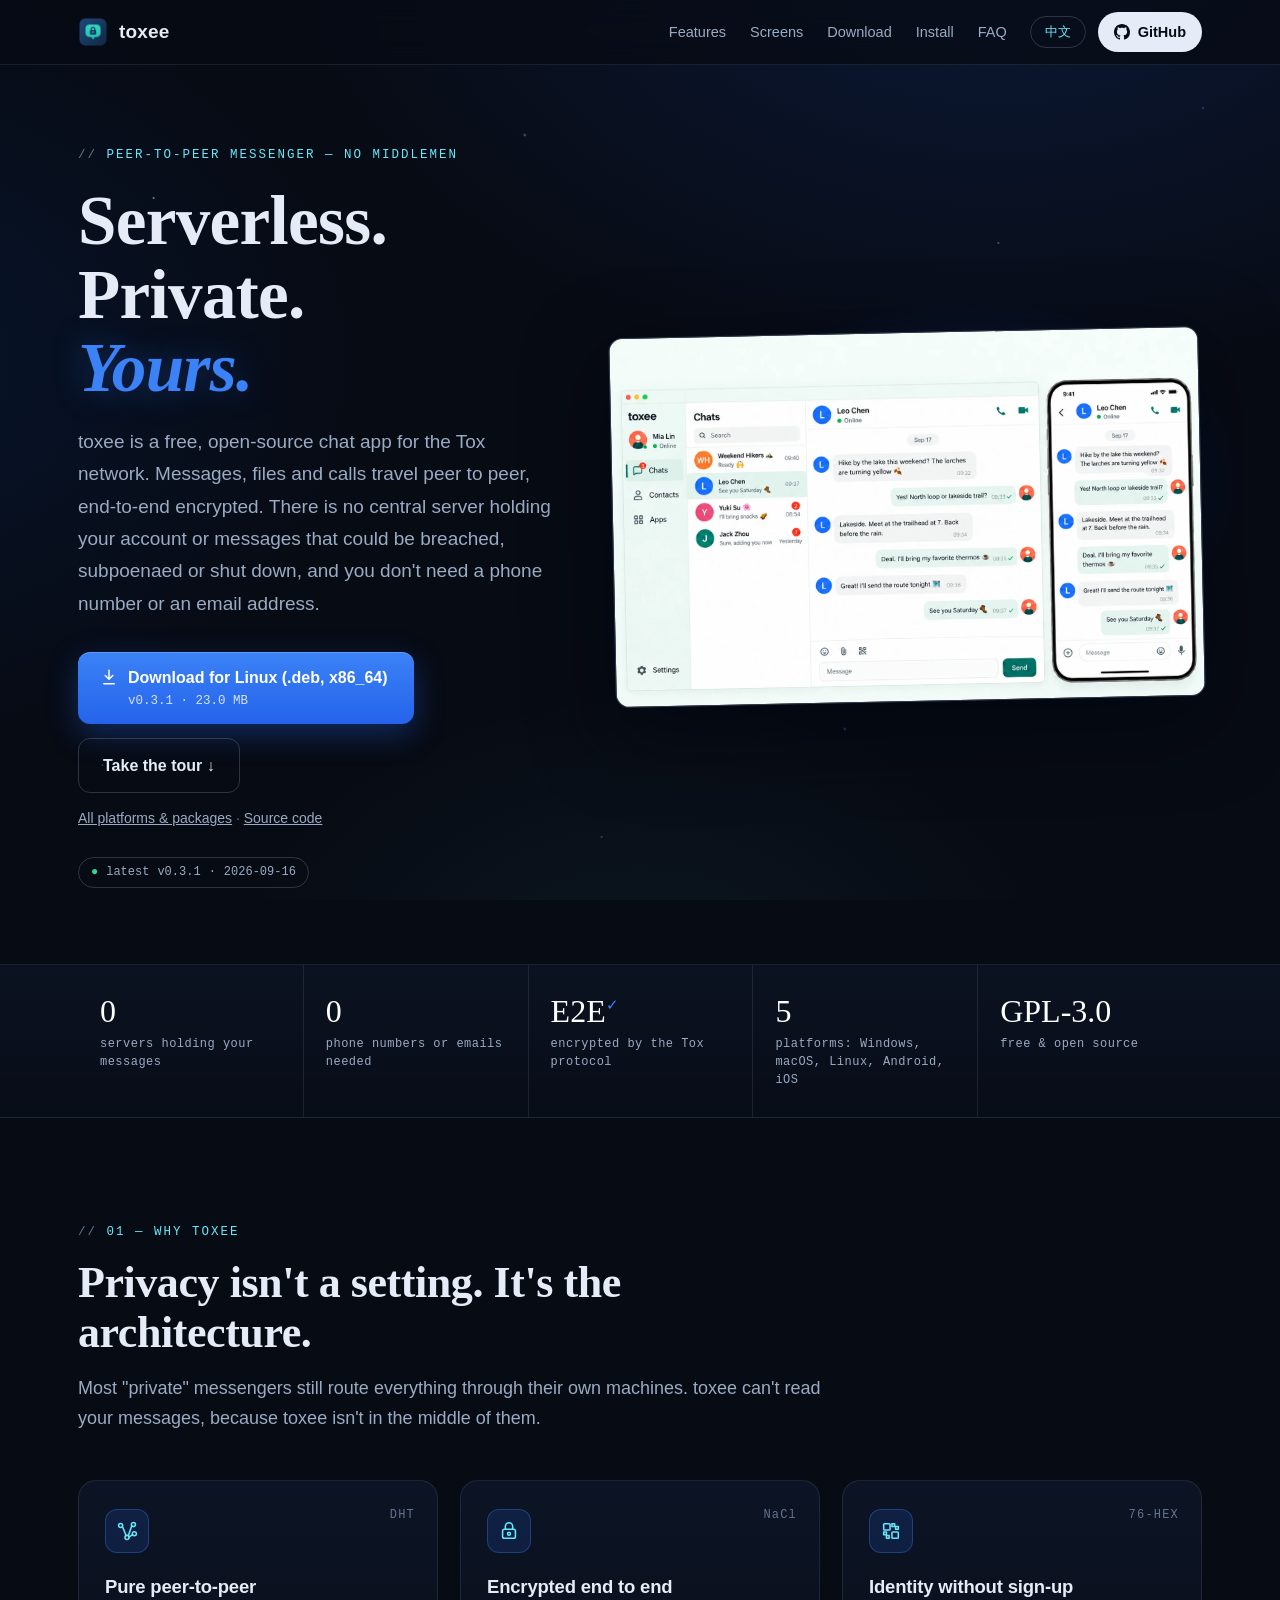
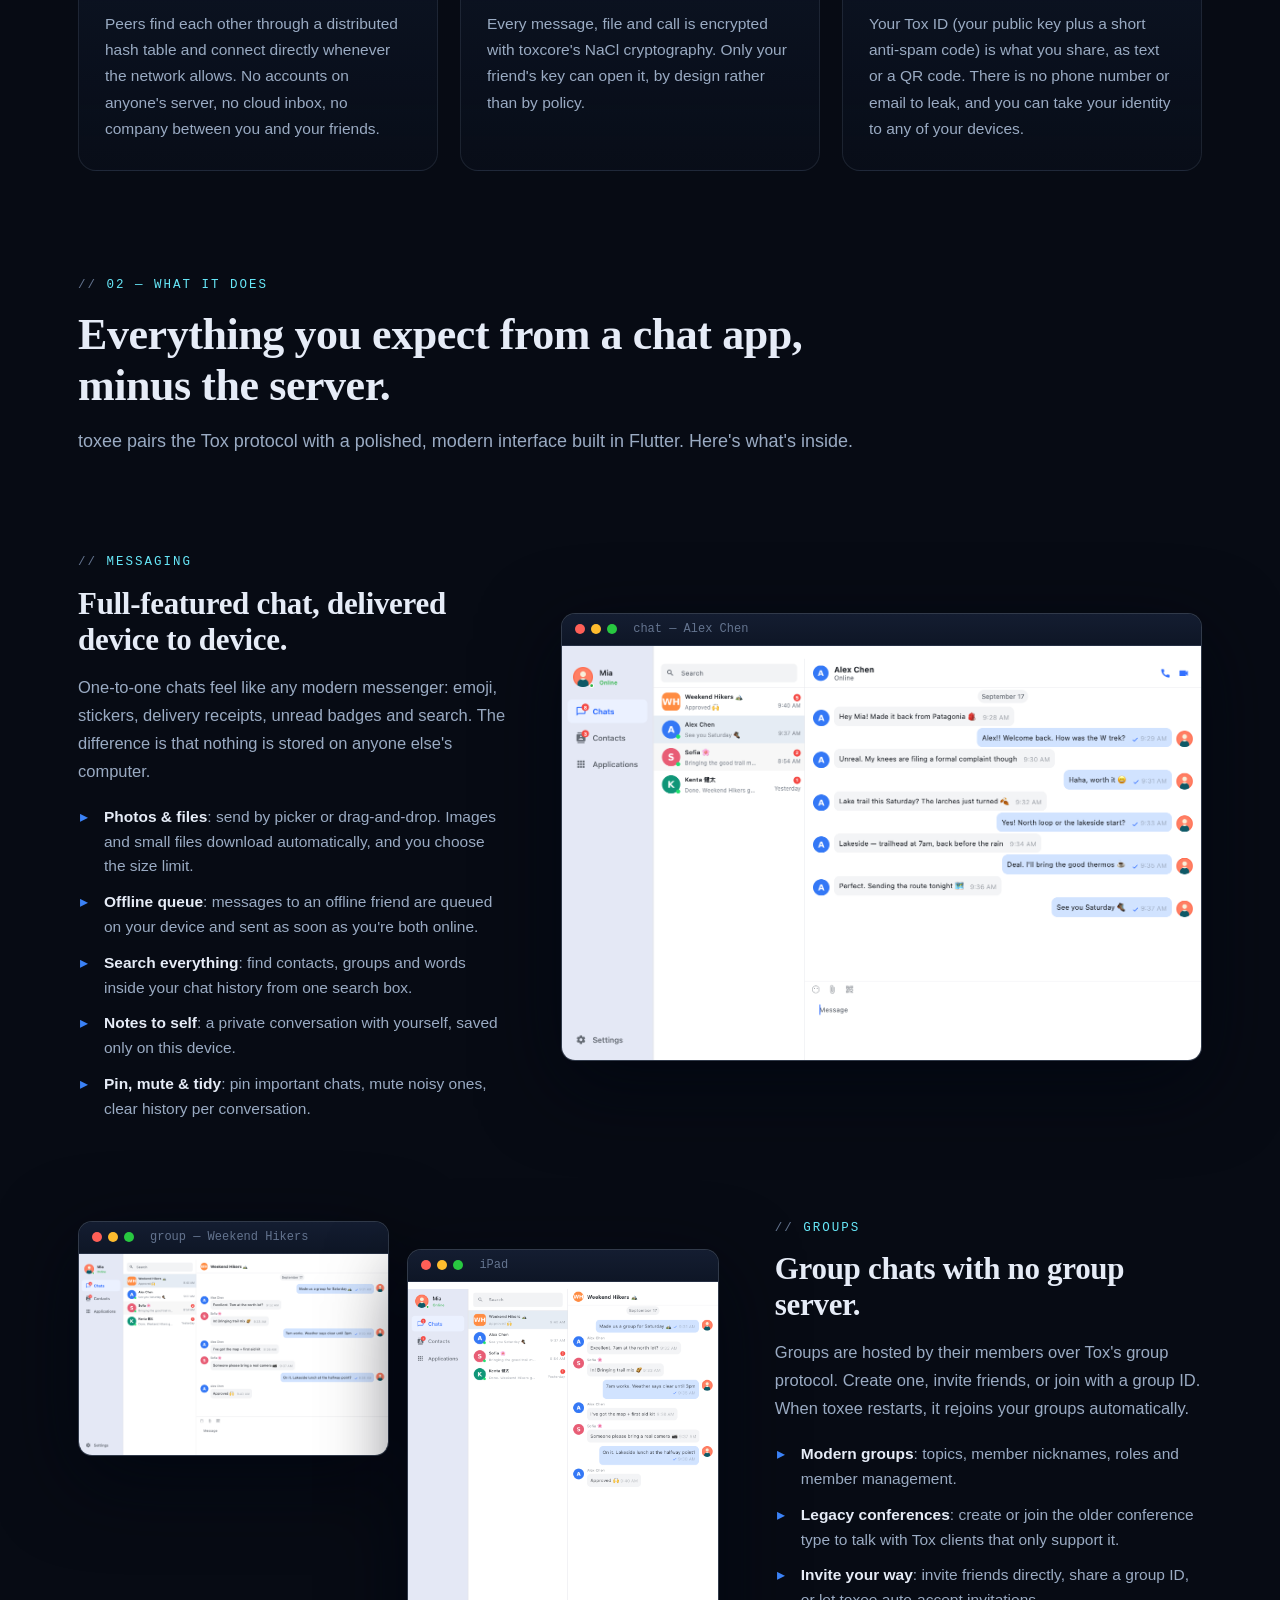
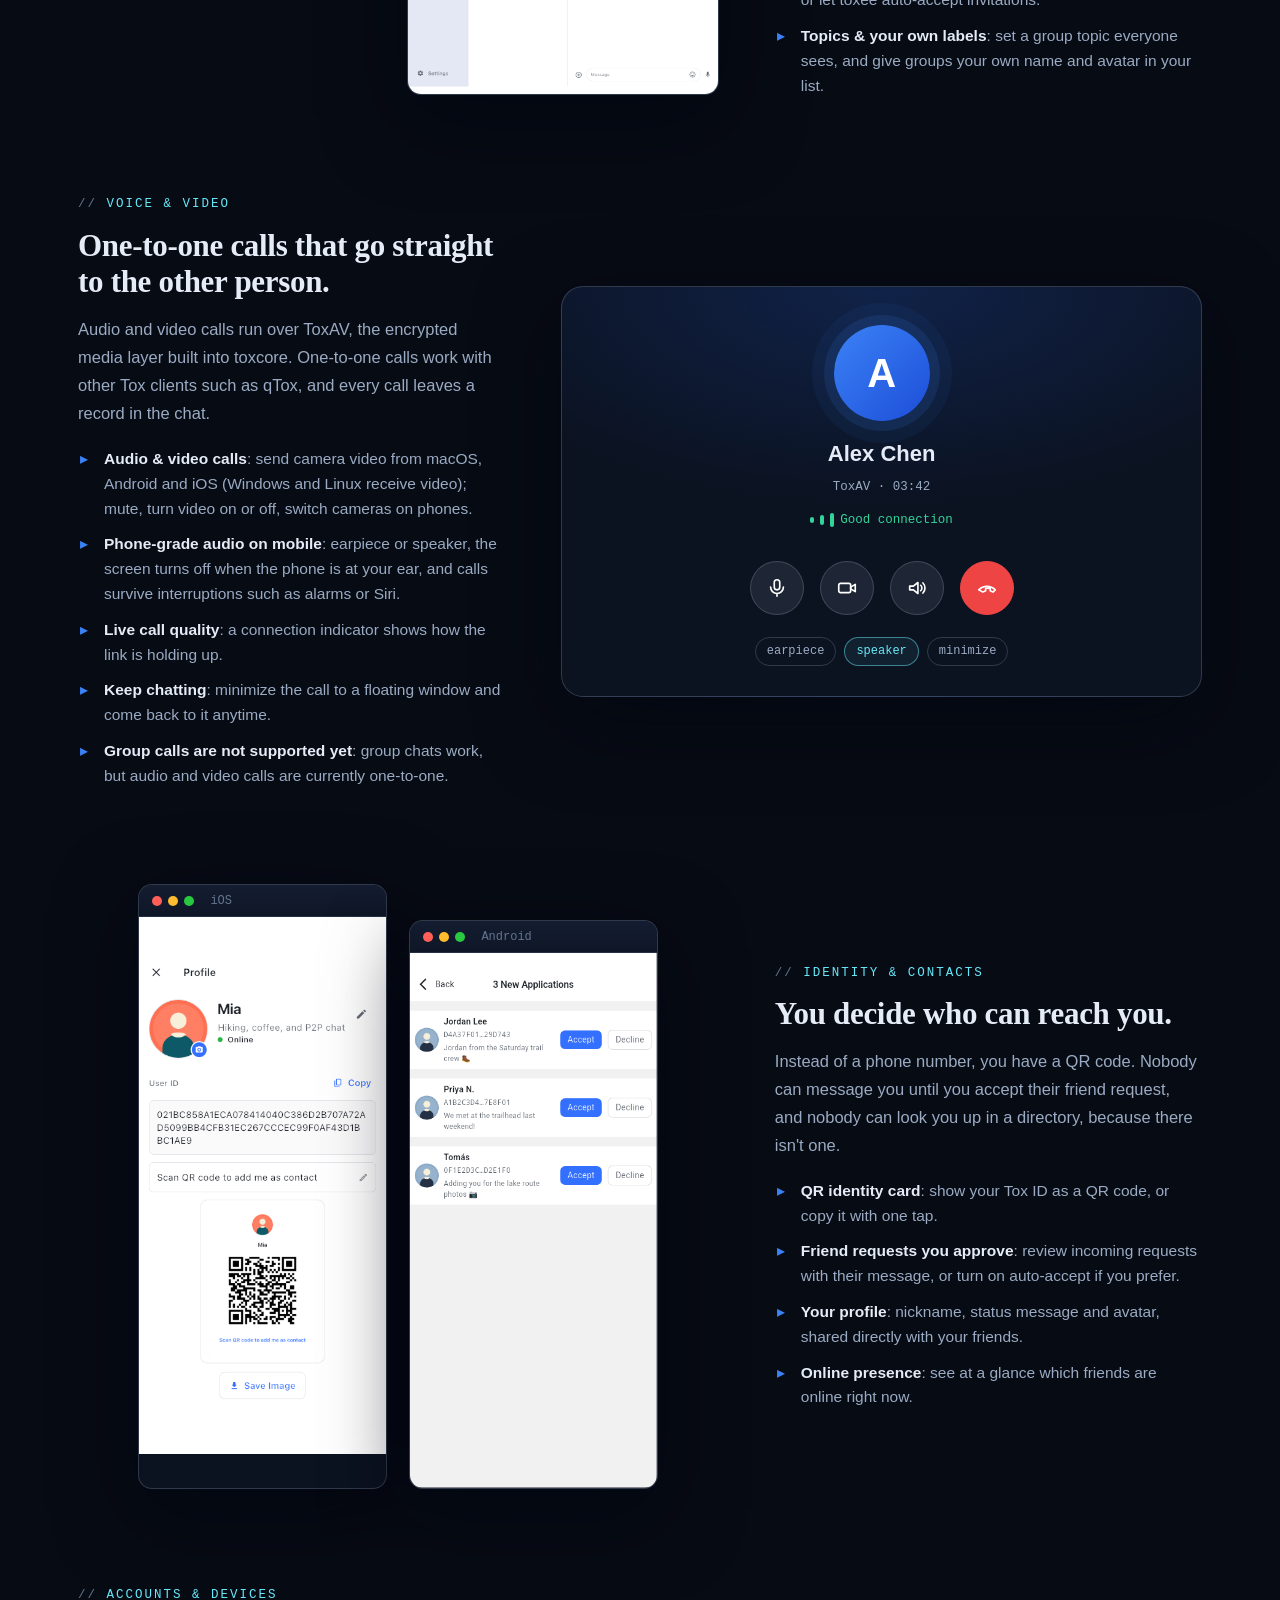
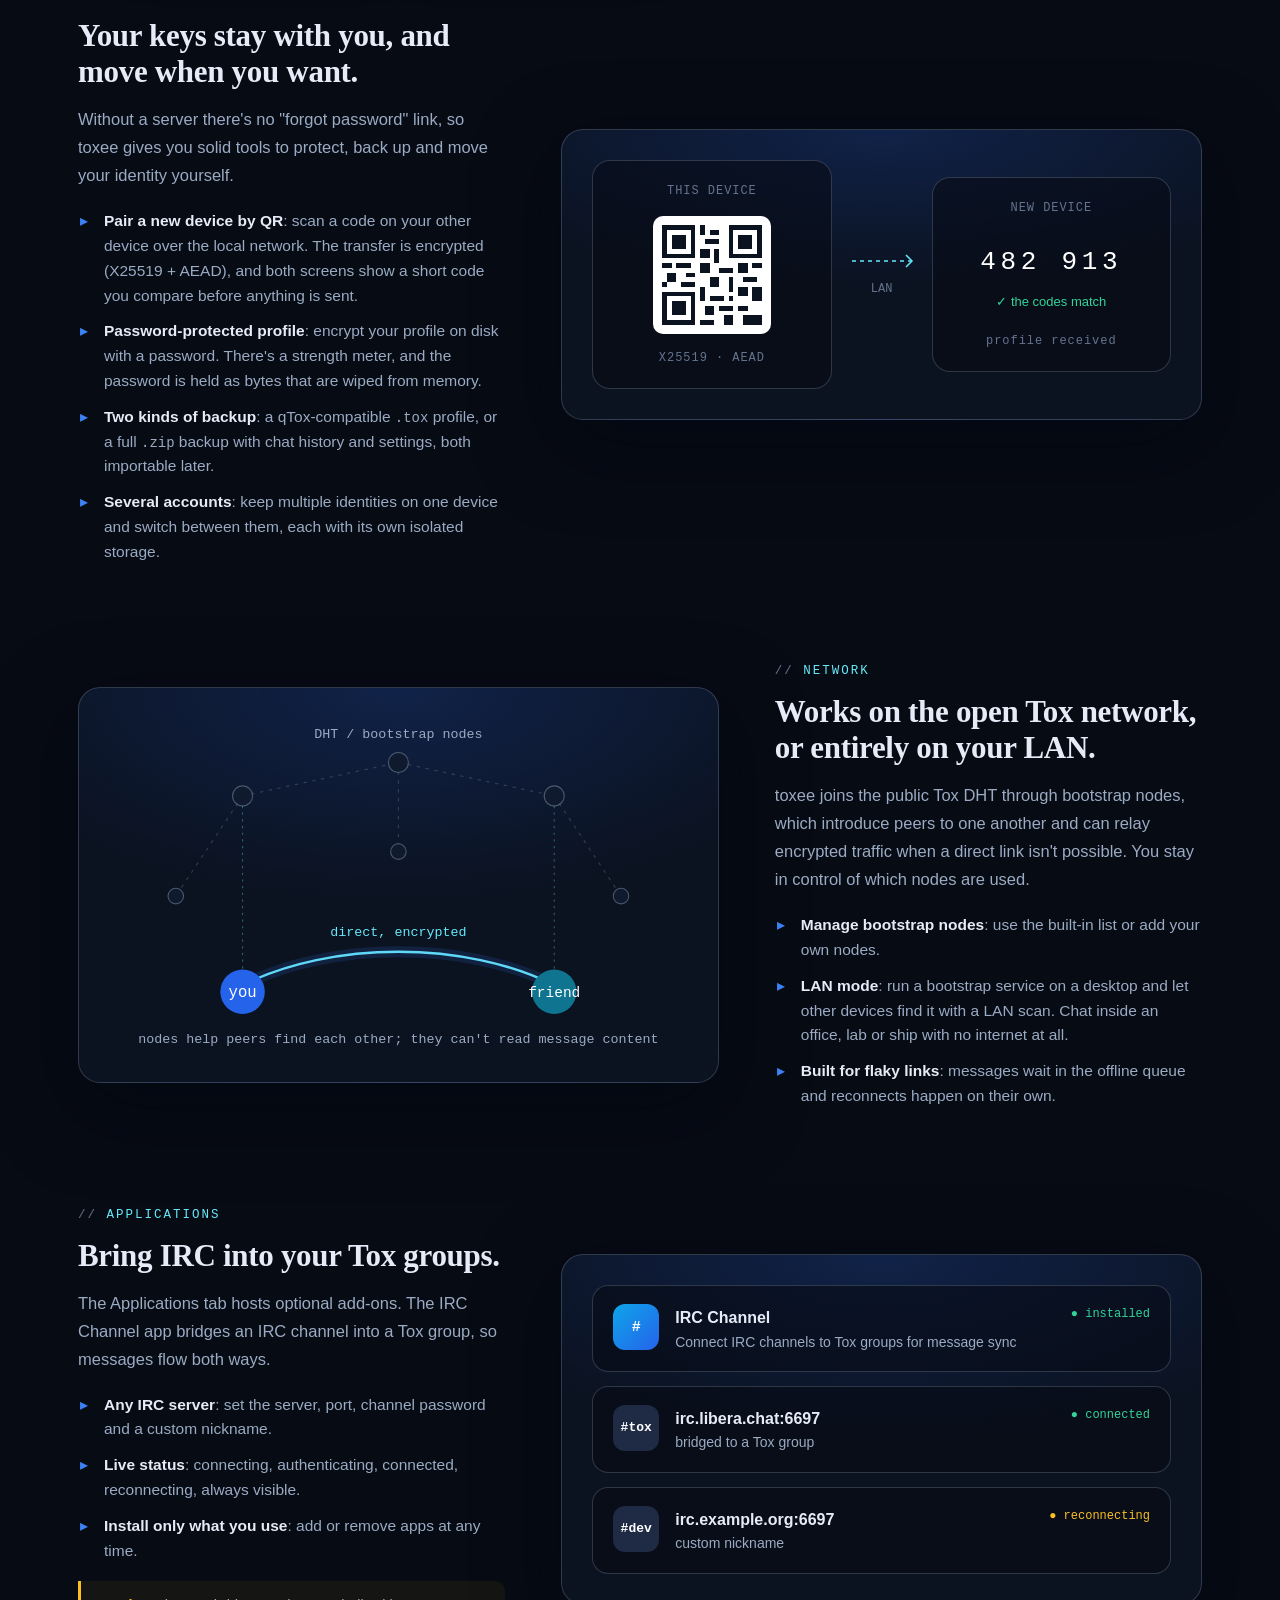
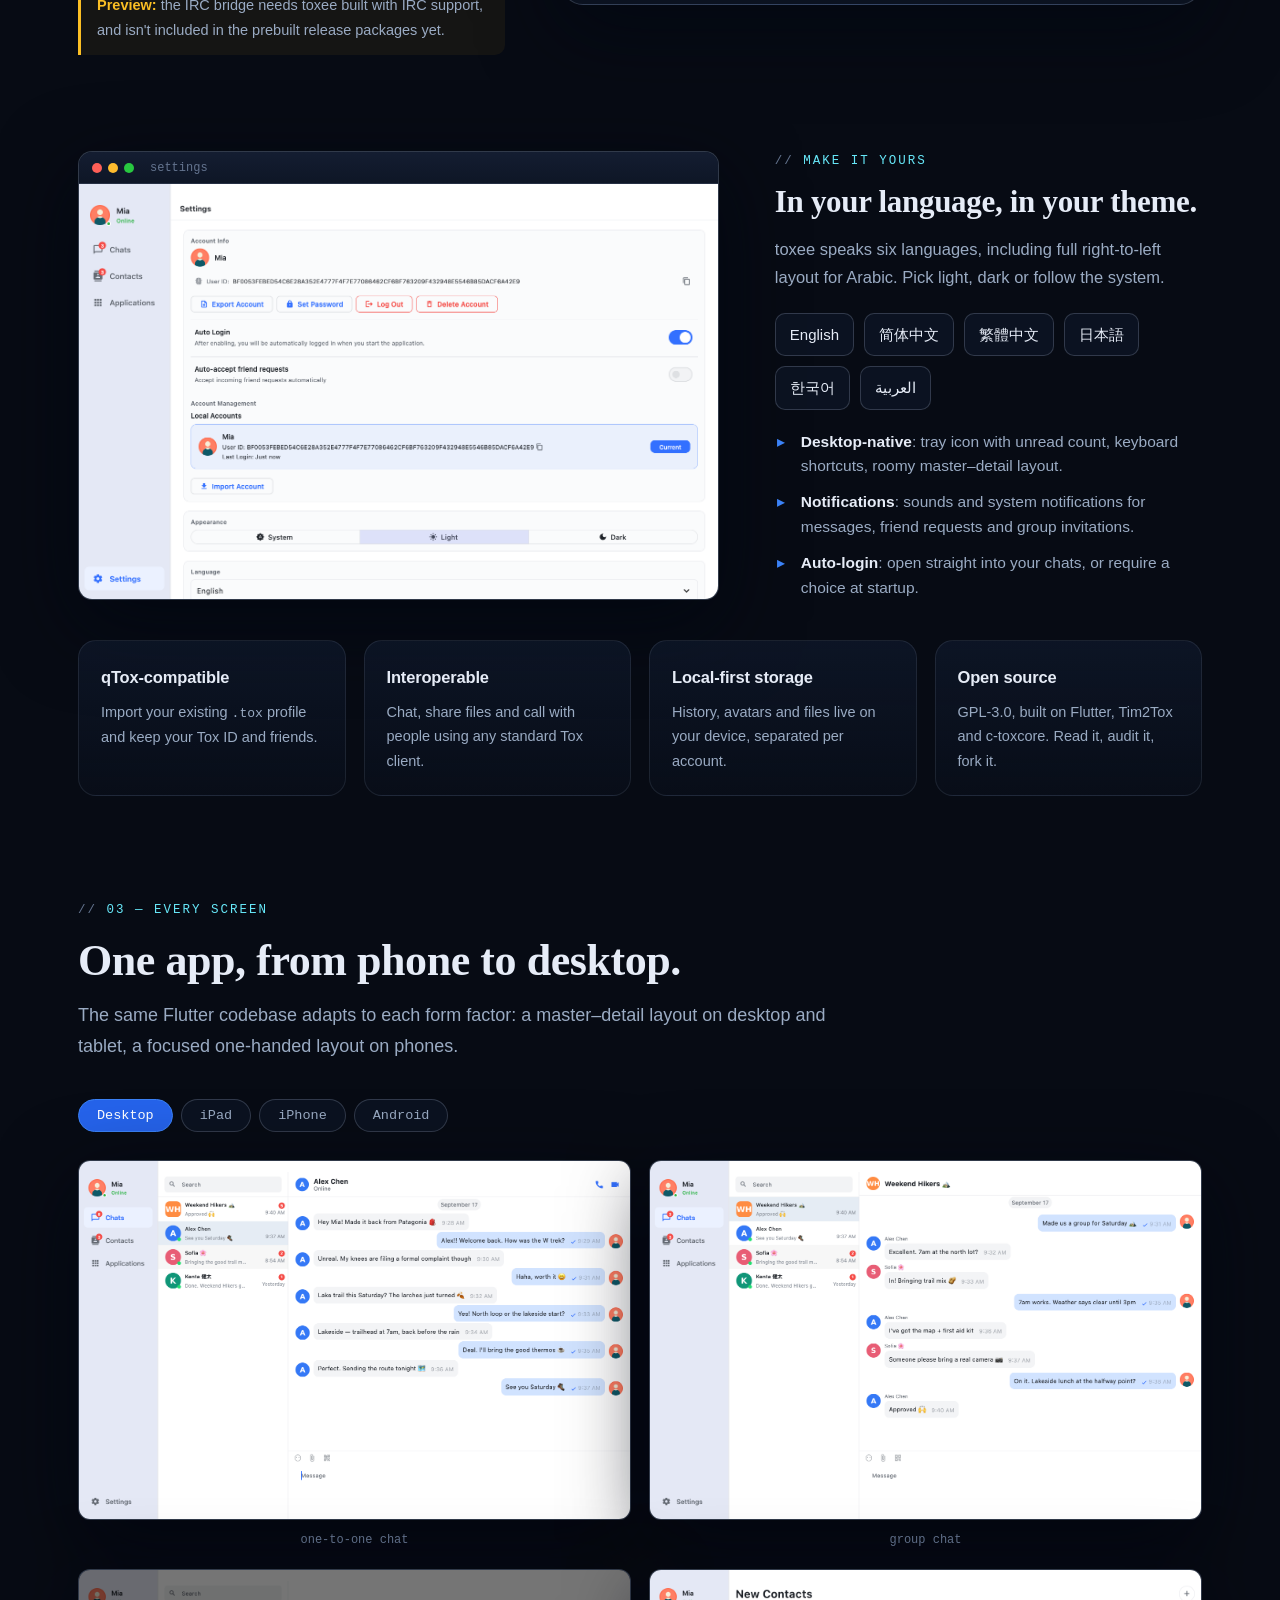
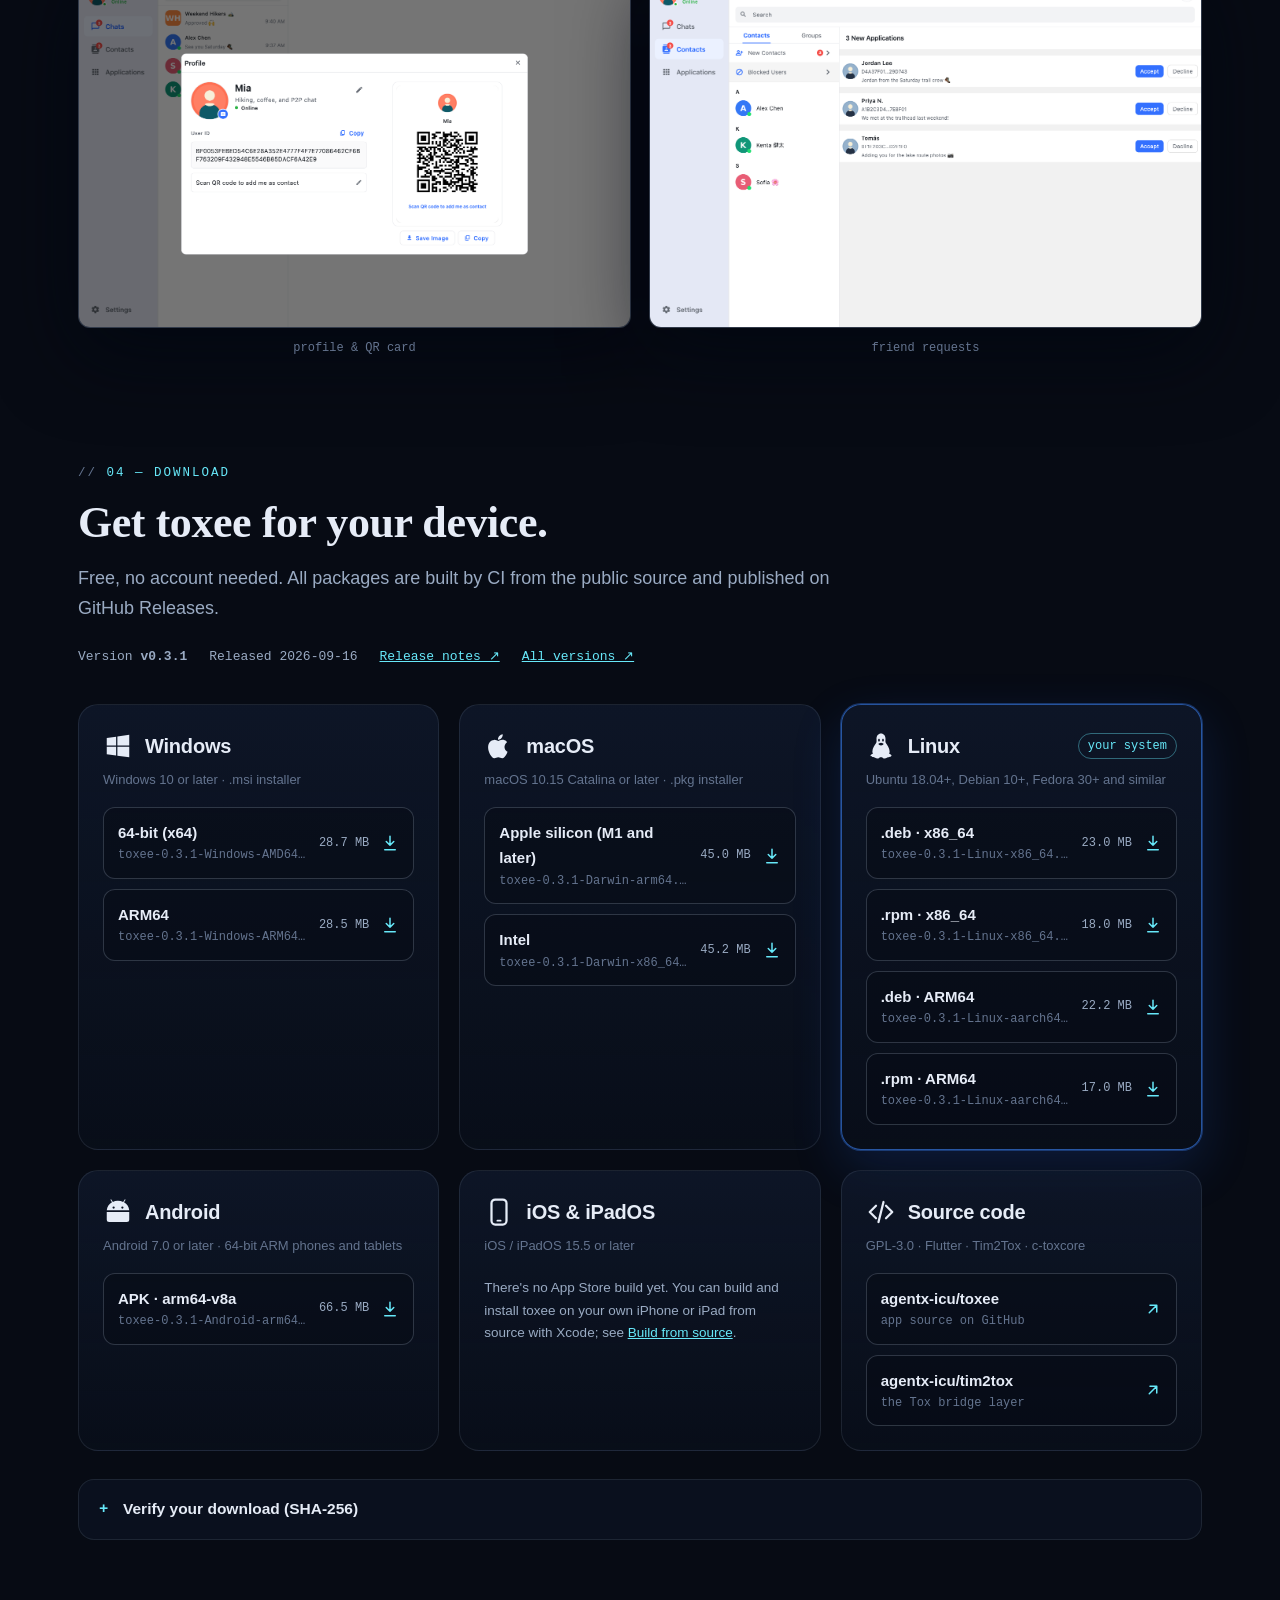
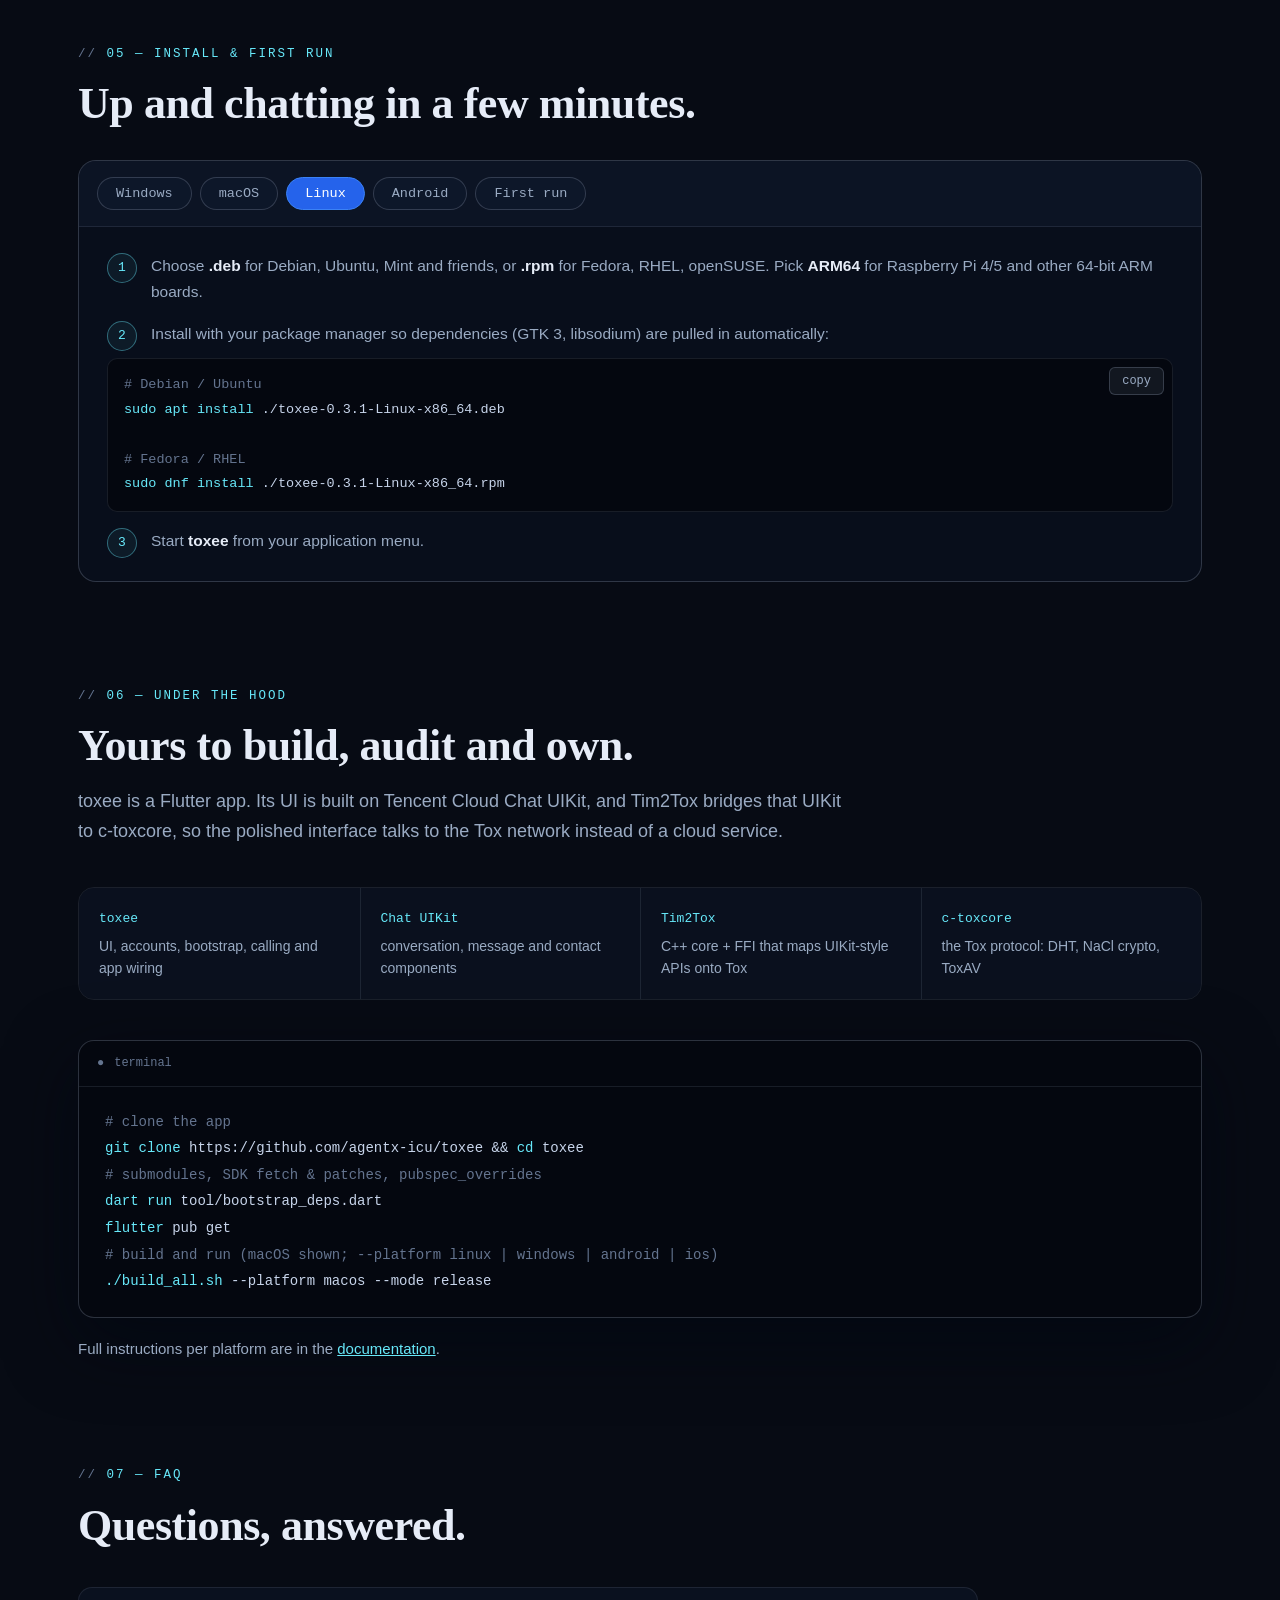
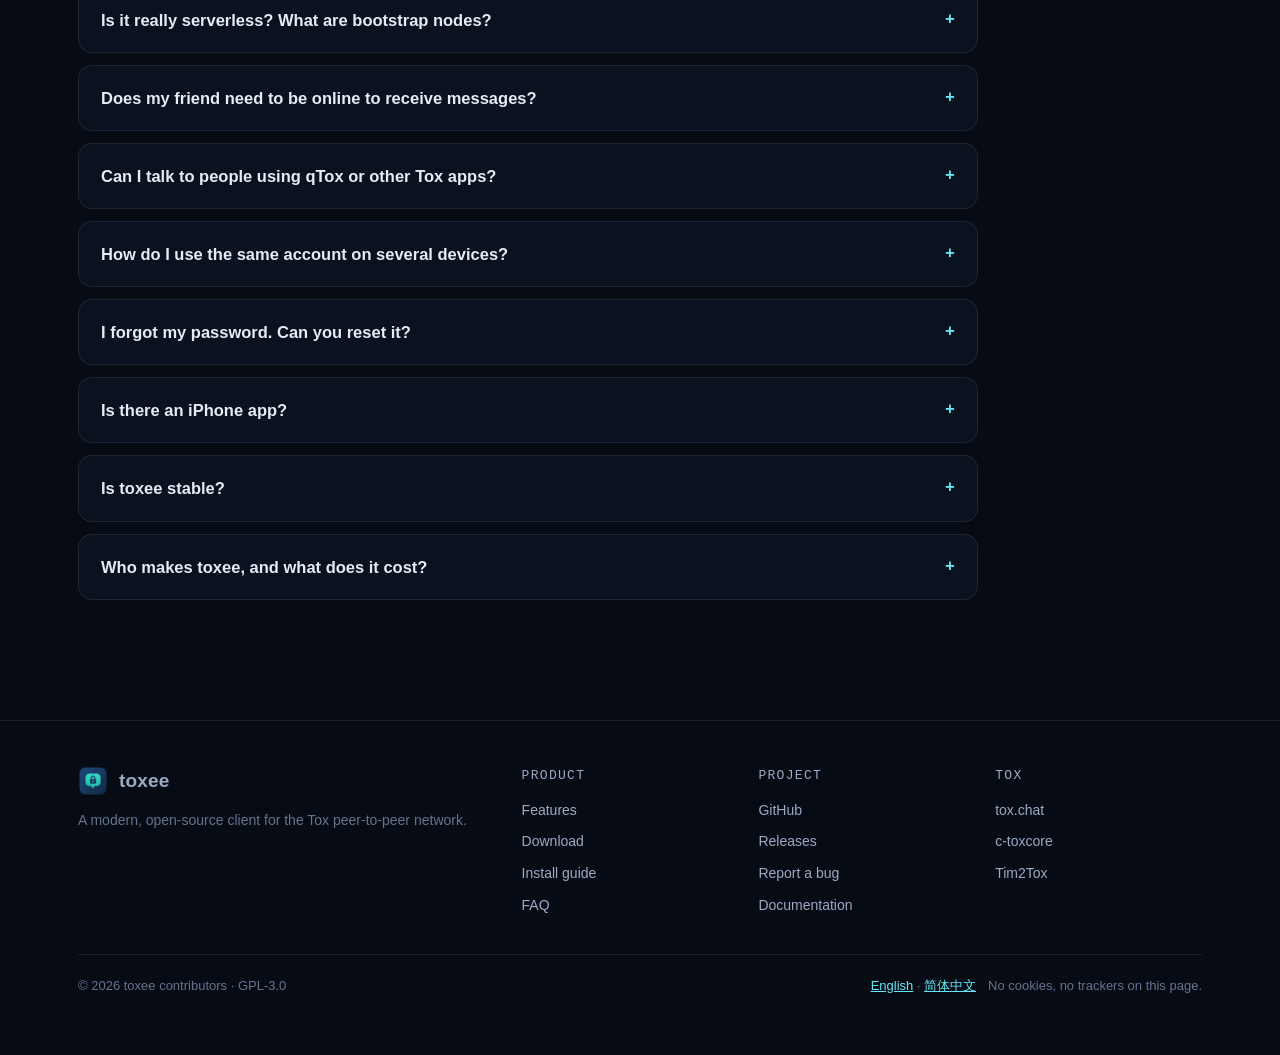
==== commit f9d6bcf1: "Adapt the site for phones, add SEO and release checks, deploy with Actions Mobile: - Below 1060px th" ====
--- a/index.html
+++ b/index.html
@@ -16,8 +16,29 @@
 <meta property="og:url" content="https://toxee.agentx.icu/">
 <meta property="og:title" content="toxee — Serverless. Private. Yours.">
 <meta property="og:description" content="A modern chat client for the Tox P2P network. No servers, no phone numbers, end-to-end encrypted.">
-<meta property="og:image" content="https://toxee.agentx.icu/assets/img/en/quiet-modern.webp">
+<meta property="og:image" content="https://toxee.agentx.icu/assets/img/en/og.jpg">
+<meta property="og:image:width" content="1200">
+<meta property="og:image:height" content="630">
 <meta name="twitter:card" content="summary_large_image">
+<script type="application/ld+json">
+{
+  "@context": "https://schema.org",
+  "@type": "SoftwareApplication",
+  "name": "toxee",
+  "url": "https://toxee.agentx.icu/",
+  "inLanguage": "en",
+  "description": "A free, open-source chat app for the Tox peer-to-peer network. No servers and no phone number; end-to-end encrypted messages, files, groups and calls.",
+  "applicationCategory": "CommunicationApplication",
+  "operatingSystem": "Windows, macOS, Linux, Android, iOS",
+  "softwareVersion": "0.3.1",
+  "license": "https://www.gnu.org/licenses/gpl-3.0.html",
+  "downloadUrl": "https://toxee.agentx.icu/#download",
+  "image": "https://toxee.agentx.icu/assets/img/app_icon.png",
+  "screenshot": "https://toxee.agentx.icu/assets/img/en/og.jpg",
+  "offers": { "@type": "Offer", "price": "0", "priceCurrency": "USD" },
+  "author": { "@type": "Organization", "name": "agentx-icu", "url": "https://github.com/agentx-icu" }
+}
+</script>
 <script>
   // Pick the language before first paint so the page never flashes the wrong one.
   (function () {
@@ -42,7 +63,7 @@
   <div class="wrap nav-in">
     <a class="brand" href="#top"><img src="assets/img/app_icon.png" alt="" width="30" height="30"><span>toxee</span></a>
     <div class="nav-spacer"></div>
-    <div class="nav-links">
+    <div class="nav-links" id="navLinks">
       <a class="nav-a" href="#features"><span class="en">Features</span><span class="zh">功能</span></a>
       <a class="nav-a" href="#screens"><span class="en">Screens</span><span class="zh">界面</span></a>
       <a class="nav-a" href="#download"><span class="en">Download</span><span class="zh">下载</span></a>
@@ -54,6 +75,9 @@
       <svg width="16" height="16" viewBox="0 0 16 16" fill="currentColor" aria-hidden="true"><path d="M8 0C3.58 0 0 3.58 0 8c0 3.54 2.29 6.53 5.47 7.59.4.07.55-.17.55-.38 0-.19-.01-.82-.01-1.49-2.01.37-2.53-.49-2.69-.94-.09-.23-.48-.94-.82-1.130-.28-.15-.68-.52-.01-.53.63-.01 1.08.58 1.23.82.72 1.21 1.87.87 2.33.66.07-.52.28-.87.51-1.07-1.78-.2-3.64-.89-3.64-3.95 0-.87.31-1.59.82-2.15-.08-.2-.36-1.02.08-2.12 0 0 .67-.21 2.2.82.64-.18 1.32-.27 2-.27s1.36.09 2 .27c1.53-1.04 2.2-.82 2.2-.82.44 1.1.16 1.92.08 2.12.51.56.82 1.27.82 2.15 0 3.070-1.87 3.75-3.65 3.95.29.25.54.73.54 1.48 0 1.07-.01 1.93-.01 2.2 0 .21.15.46.55.38A8.01 8.01 0 0 0 16 8c0-4.42-3.58-8-8-8z"/></svg>
       <span>GitHub</span>
     </a>
+    <button class="menu-btn" id="menuBtn" type="button" aria-controls="navLinks" aria-expanded="false" data-aria-en="Menu" data-aria-zh="菜单" aria-label="Menu" hidden>
+      <svg width="20" height="20" viewBox="0 0 20 20" aria-hidden="true"><path d="M3 5.5h14M3 10h14M3 14.5h14" stroke="currentColor" stroke-width="1.8" stroke-linecap="round" fill="none"/></svg>
+    </button>
   </div>
 </nav>
 
--- a/assets/css/site.css
+++ b/assets/css/site.css
@@ -91,6 +91,10 @@
   font-weight:600;font-size:14.5px;border-radius:999px;padding:8px 16px;text-decoration:none;
 }
 .gh:hover{box-shadow:0 6px 22px rgba(230,236,247,.18)}
+.menu-btn{
+  display:none;place-items:center;width:40px;height:40px;padding:0;margin-left:6px;cursor:pointer;
+  color:var(--text);background:rgba(16,26,46,.6);border:1px solid var(--line-strong);border-radius:10px;
+}
 
 /* shared chrome */
 .eyebrow{font-family:var(--mono);font-size:12.5px;letter-spacing:.16em;color:var(--cyan);text-transform:uppercase}
@@ -108,7 +112,7 @@
 .frame .bar i:nth-child(1){background:#ff5f57}
 .frame .bar i:nth-child(2){background:#febc2e}
 .frame .bar i:nth-child(3){background:#28c840}
-.frame .bar b{margin-left:10px;font-family:var(--mono);font-weight:400;font-size:11.5px;color:var(--text-faint)}
+.frame .bar b{margin-left:10px;font-family:var(--mono);font-weight:400;font-size:12px;color:var(--text-faint)}
 .frame img{display:block;width:100%;height:auto}
 
 .btn{
@@ -183,7 +187,7 @@
 .card .ic svg{width:22px;height:22px;stroke:var(--cyan);fill:none;stroke-width:1.7;stroke-linecap:round;stroke-linejoin:round}
 .card h3{font-family:var(--sans);font-size:18.5px;margin-bottom:8px;font-weight:650}
 .card p{color:var(--text-dim);font-size:15.5px}
-.card .tag{position:absolute;top:24px;right:22px;font-family:var(--mono);font-size:11px;color:var(--text-faint);letter-spacing:.1em}
+.card .tag{position:absolute;top:24px;right:22px;font-family:var(--mono);font-size:12px;color:var(--text-faint);letter-spacing:.1em}
 .card.mini{padding:22px 22px}
 .card.mini h3{font-size:16.5px}
 .card.mini p{font-size:14.5px}
@@ -198,9 +202,9 @@
 .ticks li{padding-left:26px;position:relative;color:var(--text-dim);font-size:15.5px;line-height:1.6}
 .ticks li::before{content:"▸";position:absolute;left:2px;color:var(--blue)}
 .ticks li b{color:var(--text);font-weight:600}
-.duo{display:grid;grid-template-columns:1fr 1fr;gap:18px;align-items:start}
+.duo{display:grid;grid-template-columns:repeat(2,minmax(0,1fr));gap:18px;align-items:start}
 .duo > :nth-child(2){margin-top:28px}
-.phone-duo{display:grid;grid-template-columns:1fr 1fr;gap:22px;max-width:520px;margin-left:auto;margin-right:auto}
+.phone-duo{display:grid;grid-template-columns:repeat(2,minmax(0,1fr));gap:22px;width:100%;max-width:520px;margin-left:auto;margin-right:auto}
 .phone-duo > :nth-child(2){margin-top:36px}
 
 /* illustrative mock panels (calls, pairing, network) */
@@ -227,28 +231,29 @@
 .call .ctrls span.end{background:#ef4444;border-color:#ef4444}
 .call .ctrls svg{width:22px;height:22px;stroke:#fff;fill:none;stroke-width:1.8;stroke-linecap:round;stroke-linejoin:round}
 .call .route{margin-top:22px;display:flex;justify-content:center;gap:8px;flex-wrap:wrap}
-.chip{font-family:var(--mono);font-size:11.5px;color:var(--text-dim);border:1px solid var(--line-strong);border-radius:999px;padding:3px 11px}
+.chip{font-family:var(--mono);font-size:12px;color:var(--text-dim);border:1px solid var(--line-strong);border-radius:999px;padding:3px 11px}
 .chip.on{color:var(--cyan);border-color:rgba(103,232,249,.5);background:rgba(103,232,249,.07)}
 
 .pair{display:grid;grid-template-columns:1fr auto 1fr;gap:18px;align-items:center}
 .dev{border:1px solid var(--line-strong);border-radius:18px;padding:20px;background:rgba(7,11,20,.6);text-align:center}
-.dev .lbl{font-family:var(--mono);font-size:11.5px;color:var(--text-faint);letter-spacing:.08em}
+.dev .lbl{font-family:var(--mono);font-size:12px;color:var(--text-faint);letter-spacing:.08em}
 .dev .qr{width:118px;height:118px;margin:14px auto;border-radius:10px;background:#fff;padding:9px}
 .dev .qr svg{width:100%;height:100%;display:block}
 .dev .sas{font-family:var(--mono);font-size:26px;letter-spacing:.18em;color:#fff;margin:22px 0 6px}
 .dev .ok{font-size:13px;color:var(--green)}
-.pair .link{display:flex;flex-direction:column;align-items:center;gap:6px;font-family:var(--mono);font-size:11px;color:var(--text-faint)}
+.pair .link{display:flex;flex-direction:column;align-items:center;gap:6px;font-family:var(--mono);font-size:12px;color:var(--text-faint)}
 .pair .link svg{width:64px;height:24px}
 
 .net svg{width:100%;height:auto;display:block}
 .net text{font-family:var(--mono);font-size:12px;fill:var(--text-dim)}
 
 .apps{display:grid;gap:14px}
-.app{display:flex;gap:16px;align-items:flex-start;border:1px solid var(--line-strong);border-radius:16px;padding:18px 20px;background:rgba(7,11,20,.6)}
+.app{display:flex;flex-wrap:wrap;gap:8px 16px;align-items:flex-start;border:1px solid var(--line-strong);border-radius:16px;padding:18px 20px;background:rgba(7,11,20,.6)}
 .app .ai{width:46px;height:46px;border-radius:12px;flex:none;display:flex;align-items:center;justify-content:center;font-family:var(--mono);font-weight:700;font-size:15px;color:#fff}
-.app h4{font-size:16px;font-weight:650}
+.app > div:not(.ai){flex:1;min-width:0}
+.app h4{font-size:16px;font-weight:650;overflow-wrap:anywhere}
 .app p{font-size:14px;color:var(--text-dim);line-height:1.55}
-.app .st{margin-left:auto;font-family:var(--mono);font-size:11px;color:var(--green);white-space:nowrap}
+.app .st{margin-left:auto;font-family:var(--mono);font-size:12px;color:var(--green);white-space:nowrap}
 
 .langs{display:flex;flex-wrap:wrap;gap:10px;margin-top:22px}
 .langs span{border:1px solid var(--line-strong);border-radius:10px;padding:8px 14px;font-size:15px;background:rgba(16,26,46,.5)}
@@ -267,21 +272,41 @@
 .gallery figure{margin:0}
 .gallery figcaption{font-family:var(--mono);font-size:12px;color:var(--text-faint);text-align:center;margin-top:10px}
 .gallery .frame{border-radius:12px}
+.gallery img,.duo img,.phone-duo img{cursor:zoom-in}
+
+/* screenshot viewer (built by site.js) */
+.lightbox{border:0;padding:0;margin:0;width:100vw;height:100dvh;max-width:none;max-height:none;background:transparent;color:#fff}
+.lightbox::backdrop{background:rgba(2,5,12,.9)}
+.lightbox figure{margin:0;width:100%;height:100%;display:flex;flex-direction:column;align-items:center;justify-content:center;gap:12px;padding:56px 16px 24px;box-sizing:border-box}
+.lightbox img{max-width:100%;max-height:calc(100dvh - 120px);object-fit:contain;border-radius:12px;box-shadow:0 20px 60px rgba(0,0,0,.6)}
+.lightbox figcaption{font-size:15px;color:rgba(255,255,255,.8);text-align:center}
+.lb-btn{
+  position:absolute;width:44px;height:44px;display:grid;place-items:center;cursor:pointer;
+  font:400 26px/1 var(--sans);color:#fff;background:rgba(255,255,255,.1);
+  border:1px solid rgba(255,255,255,.22);border-radius:999px;
+}
+.lb-btn:hover{background:rgba(255,255,255,.2)}
+.lb-close{top:10px;right:12px}
+.lb-prev,.lb-next{top:50%;transform:translateY(-50%)}
+.lb-prev{left:12px}
+.lb-next{right:12px}
+.lightbox.single .lb-prev,.lightbox.single .lb-next{display:none}
+@media (max-width:600px){.lb-prev,.lb-next{top:auto;bottom:16px;transform:none}.lightbox figure{padding-bottom:72px}.lightbox img{max-height:calc(100dvh - 170px)}}
 .gallery.phone .frame{border-radius:20px}
 
 /* downloads */
 .dl-meta{display:flex;flex-wrap:wrap;gap:12px 22px;margin-top:22px;font-family:var(--mono);font-size:13px;color:var(--text-dim)}
 .dl-meta a{color:var(--cyan)}
 .dl-grid{display:grid;grid-template-columns:repeat(3,1fr);gap:20px;margin-top:36px}
-.os{border:1px solid var(--line);border-radius:20px;background:linear-gradient(180deg,rgba(16,26,46,.7),rgba(11,18,32,.45));padding:24px;display:flex;flex-direction:column}
+.os{min-width:0;border:1px solid var(--line);border-radius:20px;background:linear-gradient(180deg,rgba(16,26,46,.7),rgba(11,18,32,.45));padding:24px;display:flex;flex-direction:column}
 .os.hl{border-color:rgba(59,130,246,.6);box-shadow:0 0 0 1px rgba(59,130,246,.35),0 18px 50px rgba(37,99,235,.18)}
 .os-h{display:flex;align-items:center;gap:12px}
 .os-h svg{width:30px;height:30px;fill:var(--text)}
 .os-h h3{font-family:var(--sans);font-size:20px;font-weight:650}
-.os-h .yours{margin-left:auto;font-family:var(--mono);font-size:11px;color:var(--cyan);border:1px solid rgba(103,232,249,.4);border-radius:999px;padding:2px 9px;display:none}
+.os-h .yours{margin-left:auto;font-family:var(--mono);font-size:12px;color:var(--cyan);border:1px solid rgba(103,232,249,.4);border-radius:999px;padding:2px 9px;display:none}
 .os.hl .yours{display:inline-block}
 .os .req{font-size:13px;color:var(--text-faint);margin:6px 0 16px}
-.pkgs{display:grid;gap:10px}
+.pkgs{display:grid;grid-template-columns:minmax(0,1fr);gap:10px}
 .pkg{
   display:flex;align-items:center;gap:12px;padding:12px 14px;border-radius:12px;text-decoration:none;color:var(--text);
   border:1px solid var(--line-strong);background:rgba(7,11,20,.5);transition:.15s;
@@ -289,7 +314,7 @@
 .pkg:hover{border-color:var(--blue);background:rgba(37,99,235,.12)}
 .pkg .pi{flex:1;min-width:0}
 .pkg .pn{font-weight:600;font-size:15px;display:block}
-.pkg .pf{font-family:var(--mono);font-size:11.5px;color:var(--text-faint);display:block;overflow:hidden;text-overflow:ellipsis;white-space:nowrap}
+.pkg .pf{font-family:var(--mono);font-size:12px;color:var(--text-faint);display:block;overflow:hidden;text-overflow:ellipsis;white-space:nowrap}
 .pkg .ps{font-family:var(--mono);font-size:12px;color:var(--text-dim);white-space:nowrap}
 .pkg svg{width:18px;height:18px;stroke:var(--cyan);fill:none;stroke-width:2;stroke-linecap:round;stroke-linejoin:round;flex:none}
 .os .note{font-size:13.5px;color:var(--text-dim);margin-top:4px}
@@ -323,8 +348,8 @@
 .term b{color:var(--cyan);font-weight:400}
 .term i{color:var(--text-faint);font-style:normal}
 .copy{
-  position:absolute;top:8px;right:8px;font-family:var(--mono);font-size:11px;color:var(--text-dim);
-  background:rgba(148,163,184,.1);border:1px solid var(--line-strong);border-radius:6px;padding:3px 9px;cursor:pointer;
+  position:absolute;top:8px;right:8px;font-family:var(--mono);font-size:12px;color:var(--text-dim);
+  background:rgba(148,163,184,.1);border:1px solid var(--line-strong);border-radius:6px;padding:6px 12px;cursor:pointer;
 }
 .copy:hover{color:#fff;border-color:var(--cyan)}
 .callout{margin-top:18px;border-left:3px solid var(--amber);background:rgba(251,191,36,.06);padding:12px 16px;border-radius:0 10px 10px 0;font-size:14.5px;color:var(--text-dim)}
@@ -378,13 +403,22 @@
 
 @media (max-width:1060px){
   .nav-links{display:none}
-  .hero-grid{grid-template-columns:1fr;gap:44px}
+  .menu-btn:not([hidden]){display:inline-grid}
+  .lang-toggle{min-height:40px}
+  /* Opened by the menu button: the section links drop down under the bar. */
+  .nav.open .nav-links{
+    display:flex;flex-direction:column;gap:2px;
+    position:absolute;left:0;right:0;top:100%;padding:8px 16px 16px;
+    background:var(--ink-2);border-bottom:1px solid var(--line);box-shadow:0 24px 60px rgba(2,6,16,.6);
+  }
+  .nav.open .nav-a{font-size:16px;padding:12px}
+  .hero-grid{grid-template-columns:minmax(0,1fr);gap:44px}
   .stats-in{grid-template-columns:repeat(3,1fr)}
   .stat:nth-child(4){border-left:none}
   .stat:nth-child(n+4){border-top:1px solid var(--line)}
-  .grid3,.dl-grid{grid-template-columns:1fr 1fr}
-  .grid4{grid-template-columns:1fr 1fr}
-  .feat,.feat.flip{grid-template-columns:1fr;gap:34px;margin-top:80px}
+  .grid3,.dl-grid{grid-template-columns:repeat(2,minmax(0,1fr))}
+  .grid4{grid-template-columns:repeat(2,minmax(0,1fr))}
+  .feat,.feat.flip{grid-template-columns:minmax(0,1fr);gap:34px;margin-top:80px}
   .feat.flip .feat-copy{order:0}
   .gallery.phone{grid-template-columns:repeat(3,1fr)}
   .arch{grid-template-columns:1fr 1fr}
@@ -396,19 +430,21 @@
   body{font-size:16px}
   .wrap{padding:0 16px}
   .gh span{display:none}
+  .gh{padding:0;width:40px;height:40px;justify-content:center}
   .hero{padding-top:48px}
   .stats-in{grid-template-columns:1fr 1fr}
   .stat{border-left:none;border-top:1px solid var(--line)}
   .stat:nth-child(even){border-left:1px solid var(--line)}
   .stat:first-child,.stat:nth-child(2){border-top:none}
-  .grid3,.grid4,.dl-grid,.gallery.desktop,.gallery.ipad{grid-template-columns:1fr}
+  .grid3,.grid4,.dl-grid,.gallery.desktop,.gallery.ipad{grid-template-columns:minmax(0,1fr)}
   .gallery.phone{grid-template-columns:1fr 1fr}
-  .duo{grid-template-columns:1fr}
+  .duo{grid-template-columns:minmax(0,1fr)}
   .duo > :nth-child(2){margin-top:0}
   .pair{grid-template-columns:1fr}
   .pair .link{transform:rotate(90deg)}
   .panel{padding:20px 16px}
   .mock{padding:20px}
+  .app .st{flex-basis:100%;margin-left:62px}
   .arch{grid-template-columns:1fr}
   .arch div{border-left:none !important;border-top:1px solid var(--line)}
   .arch div:first-child{border-top:none}
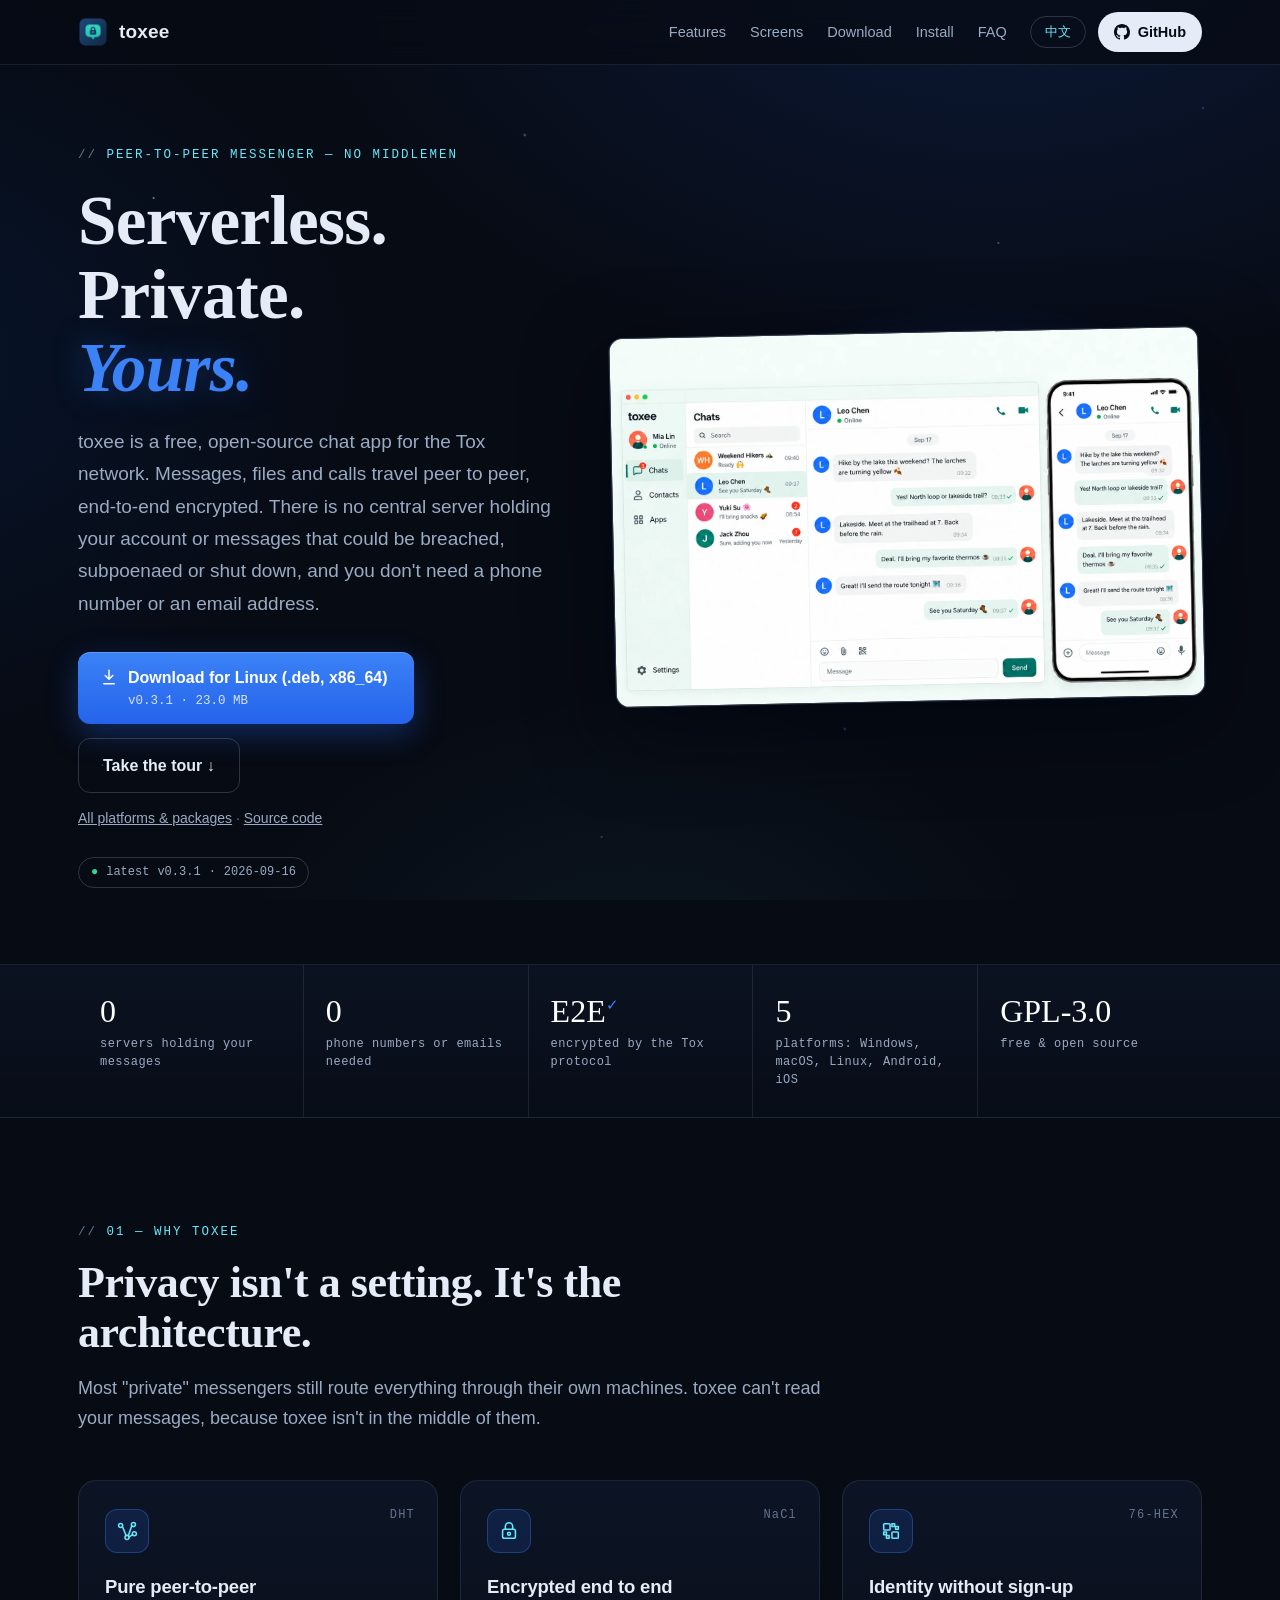
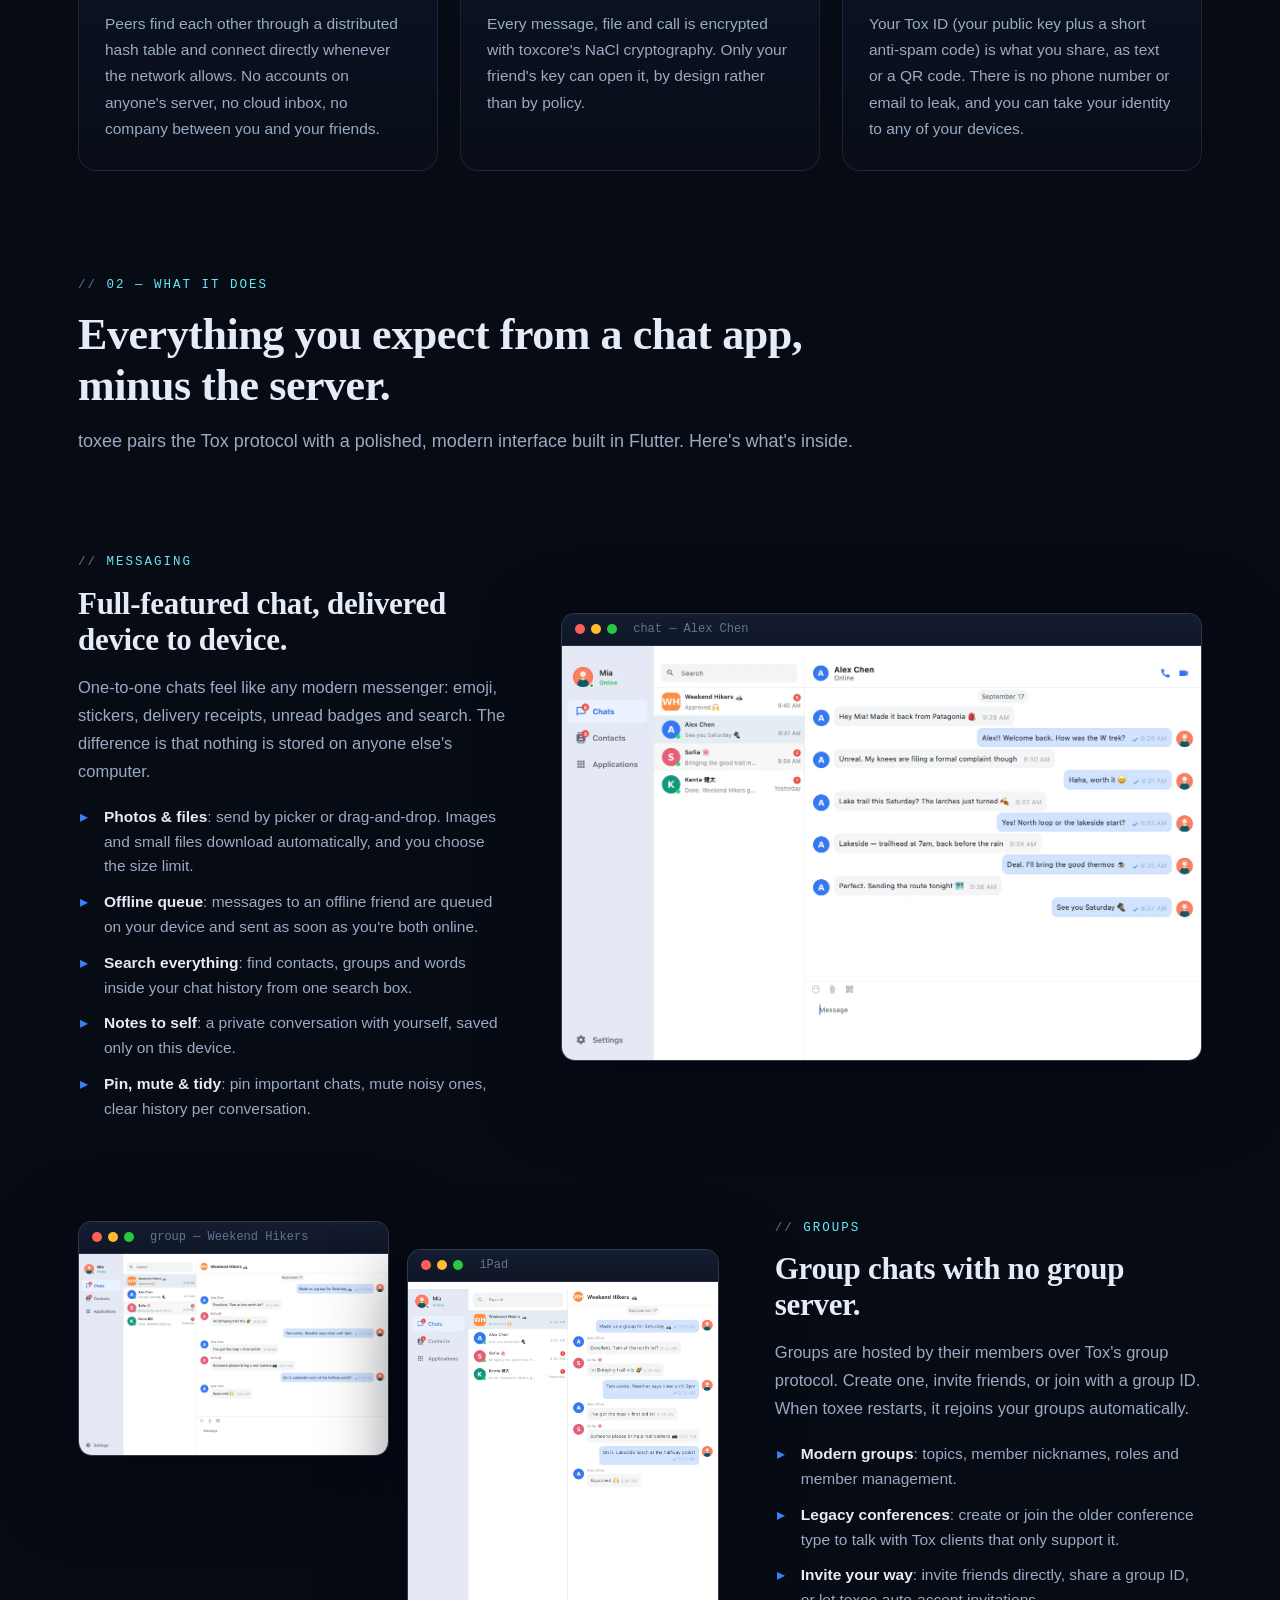
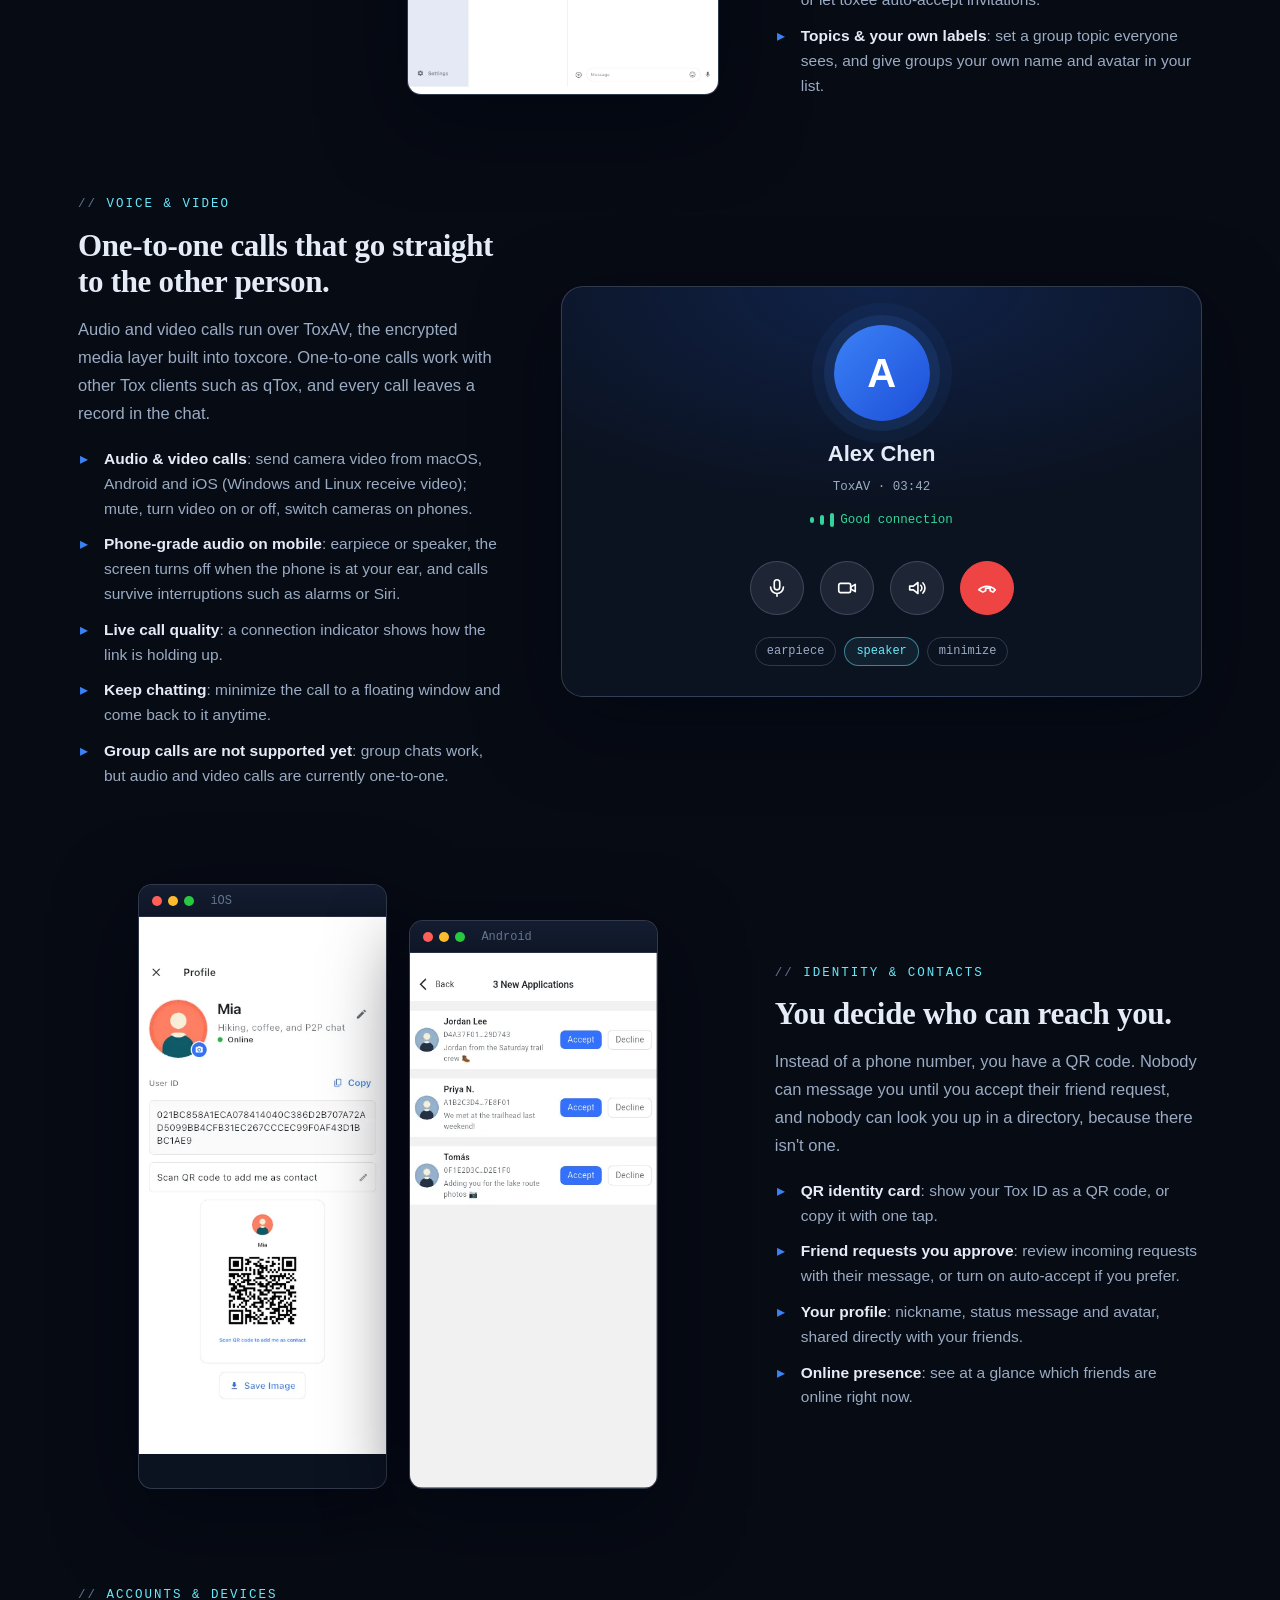
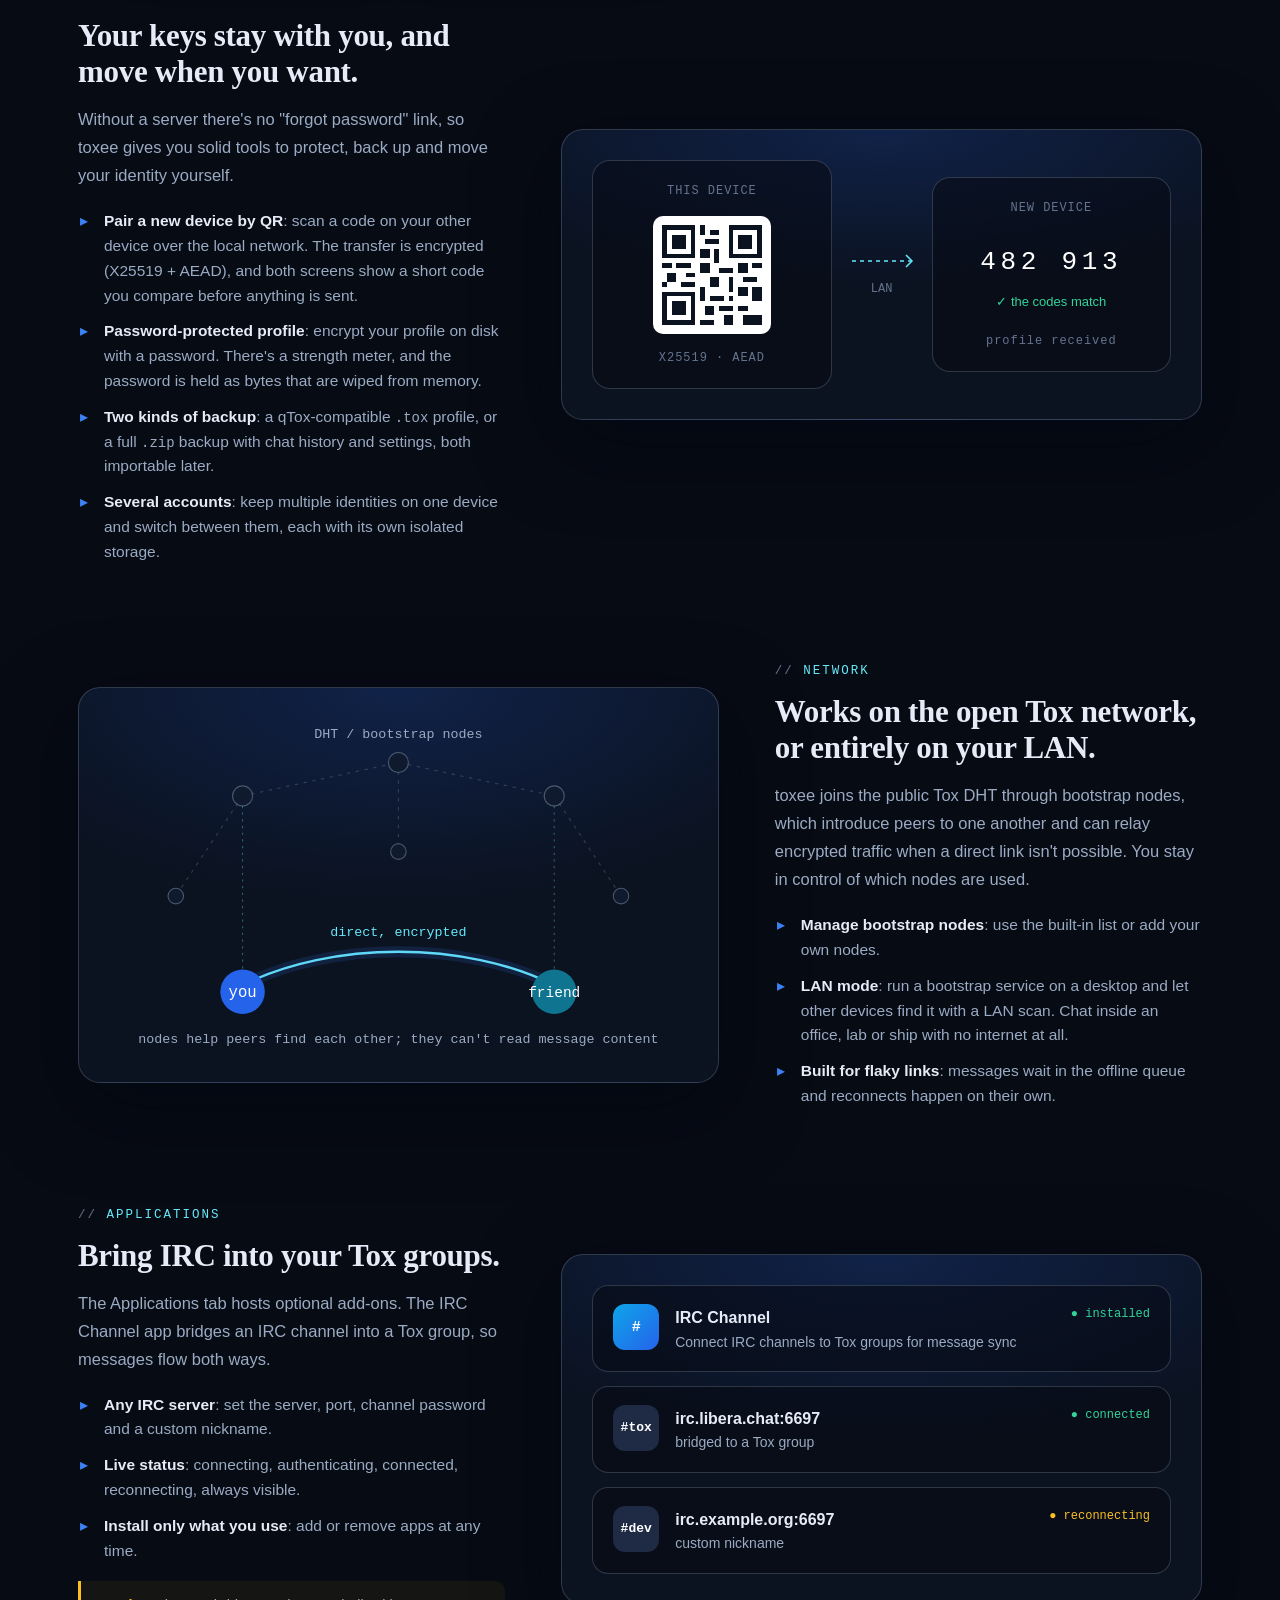
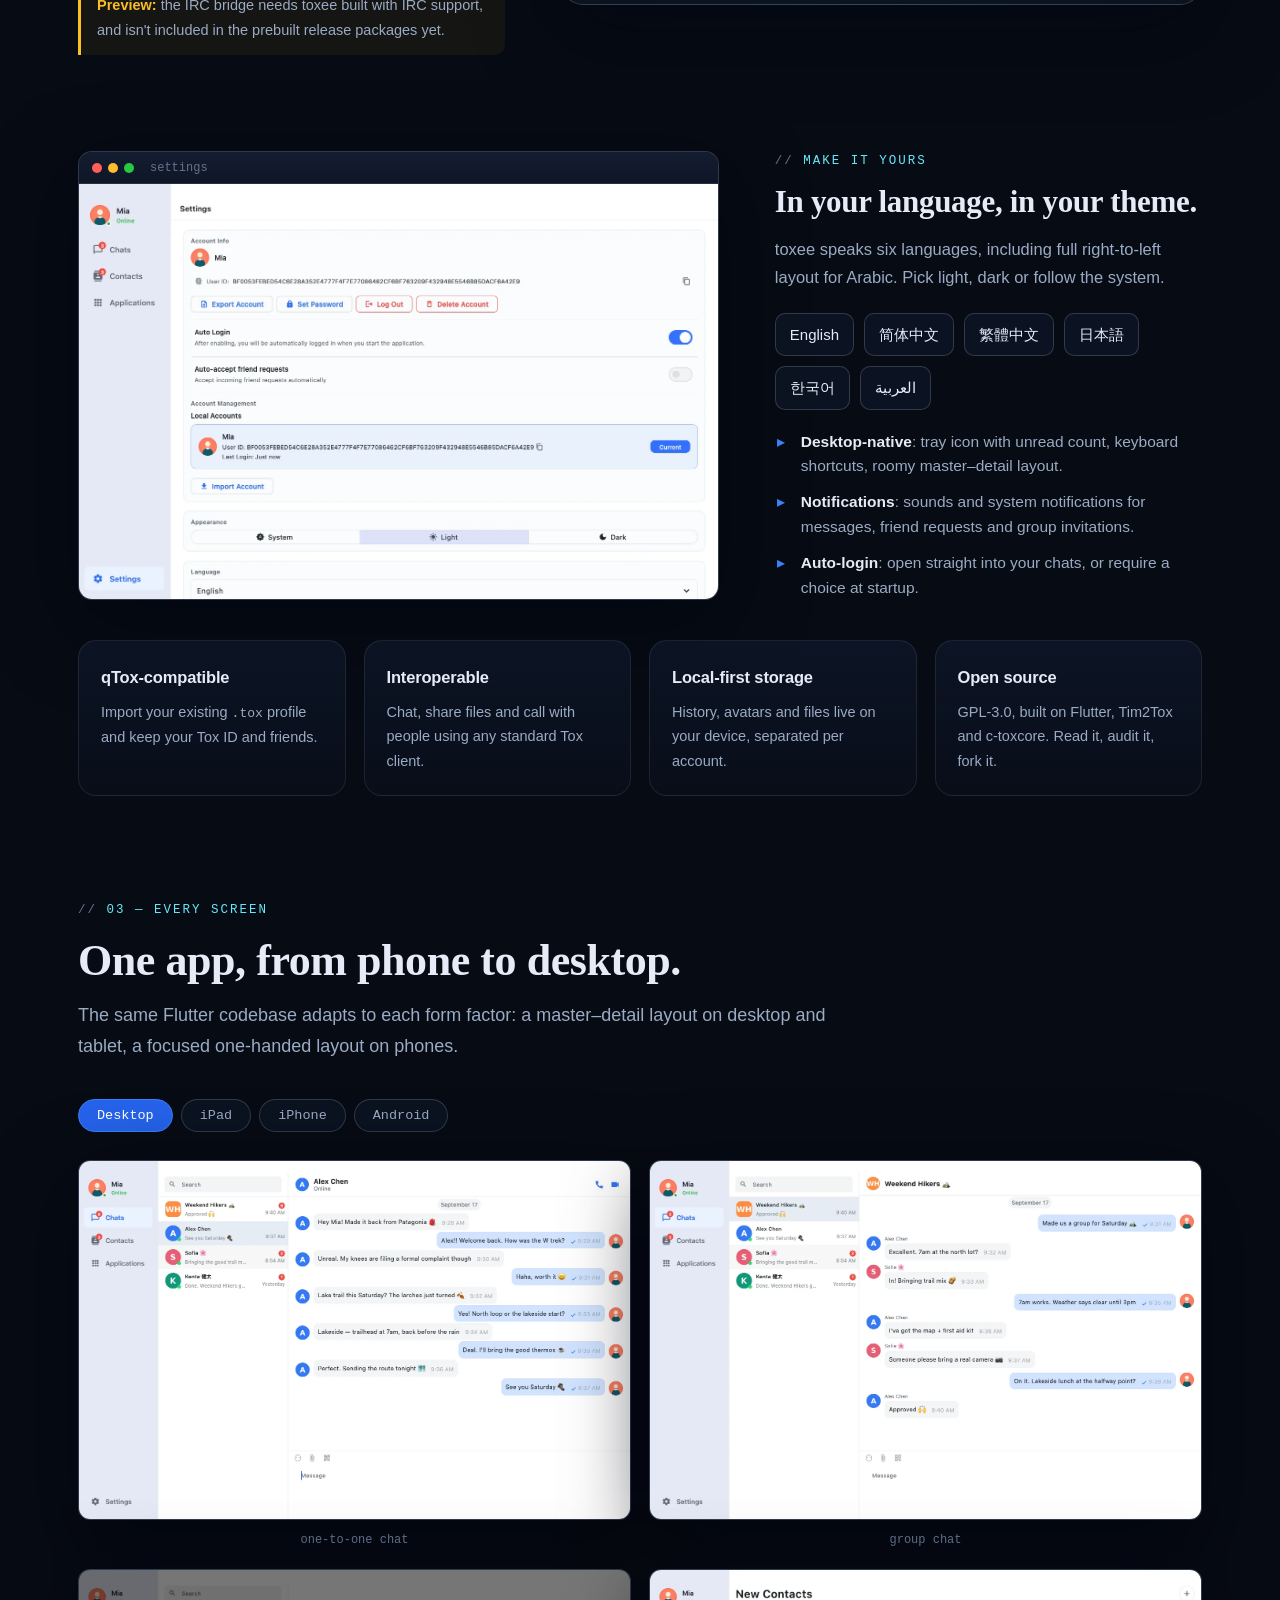
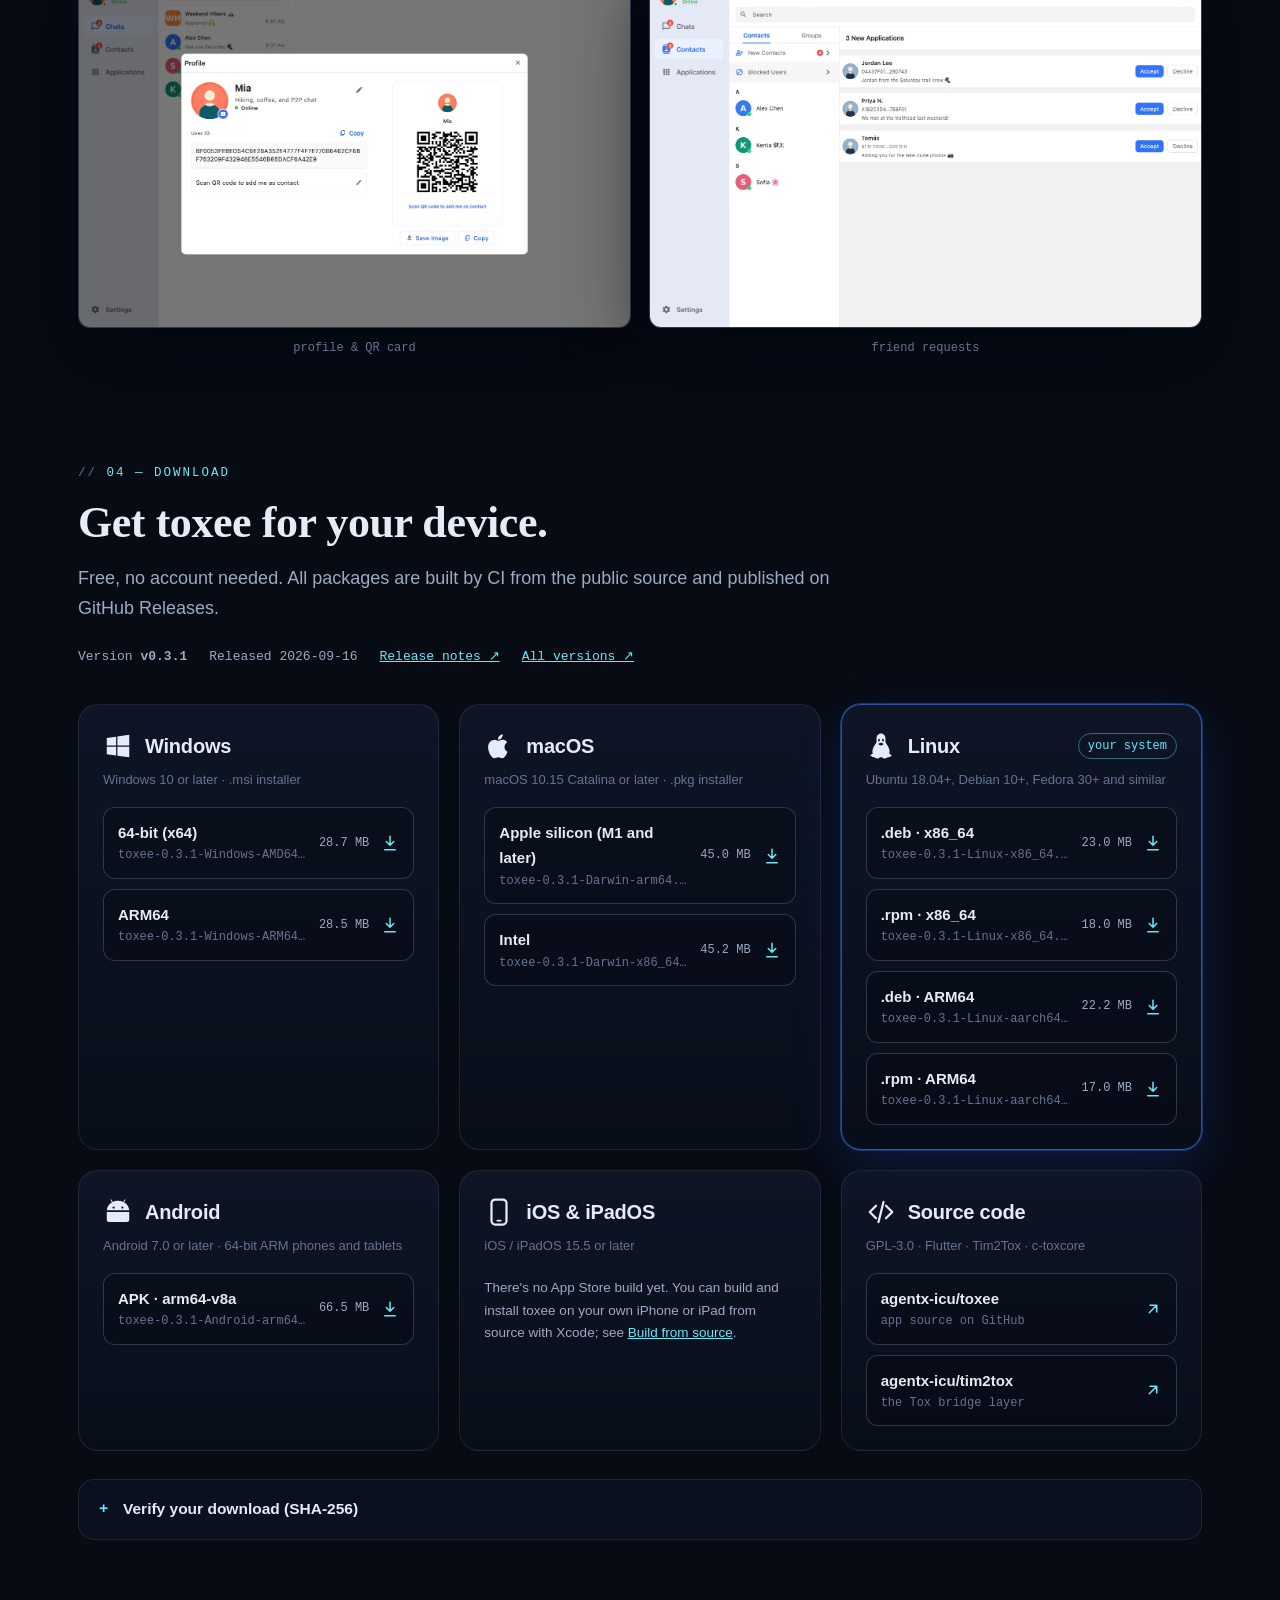
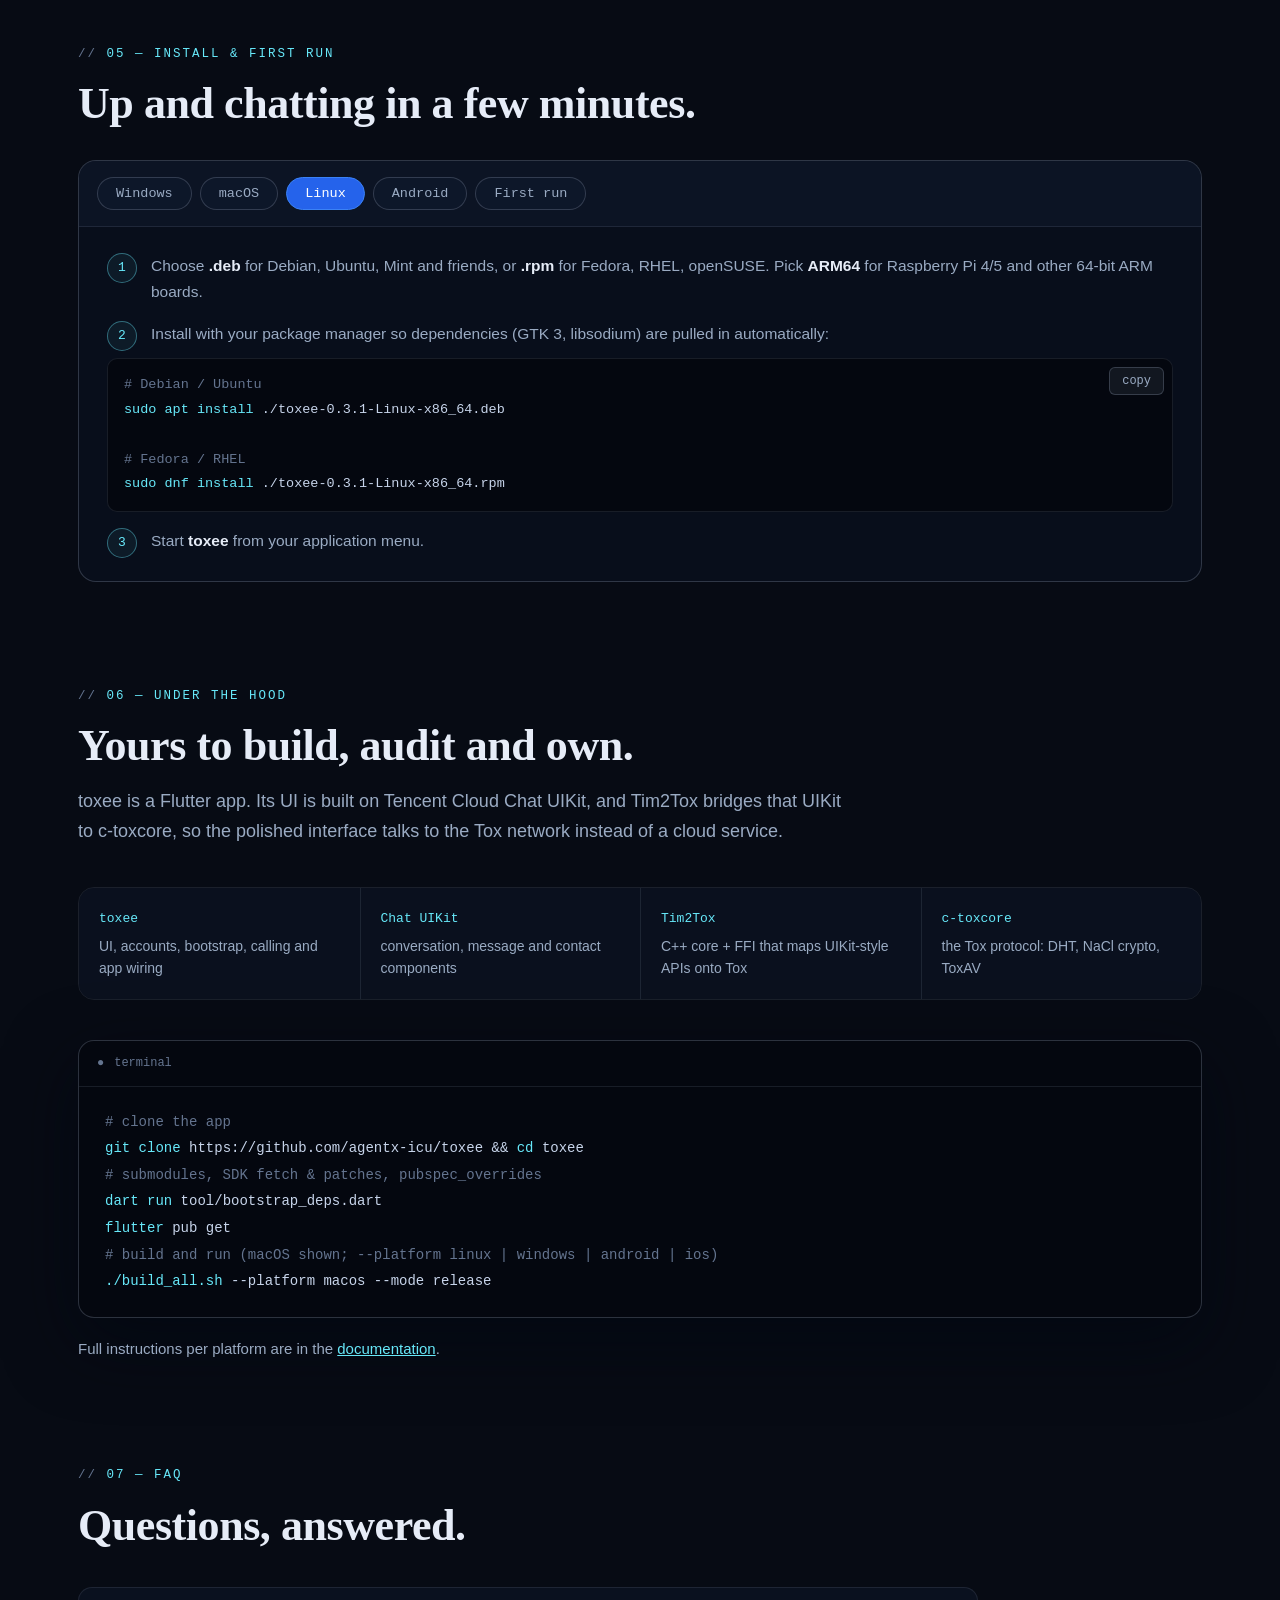
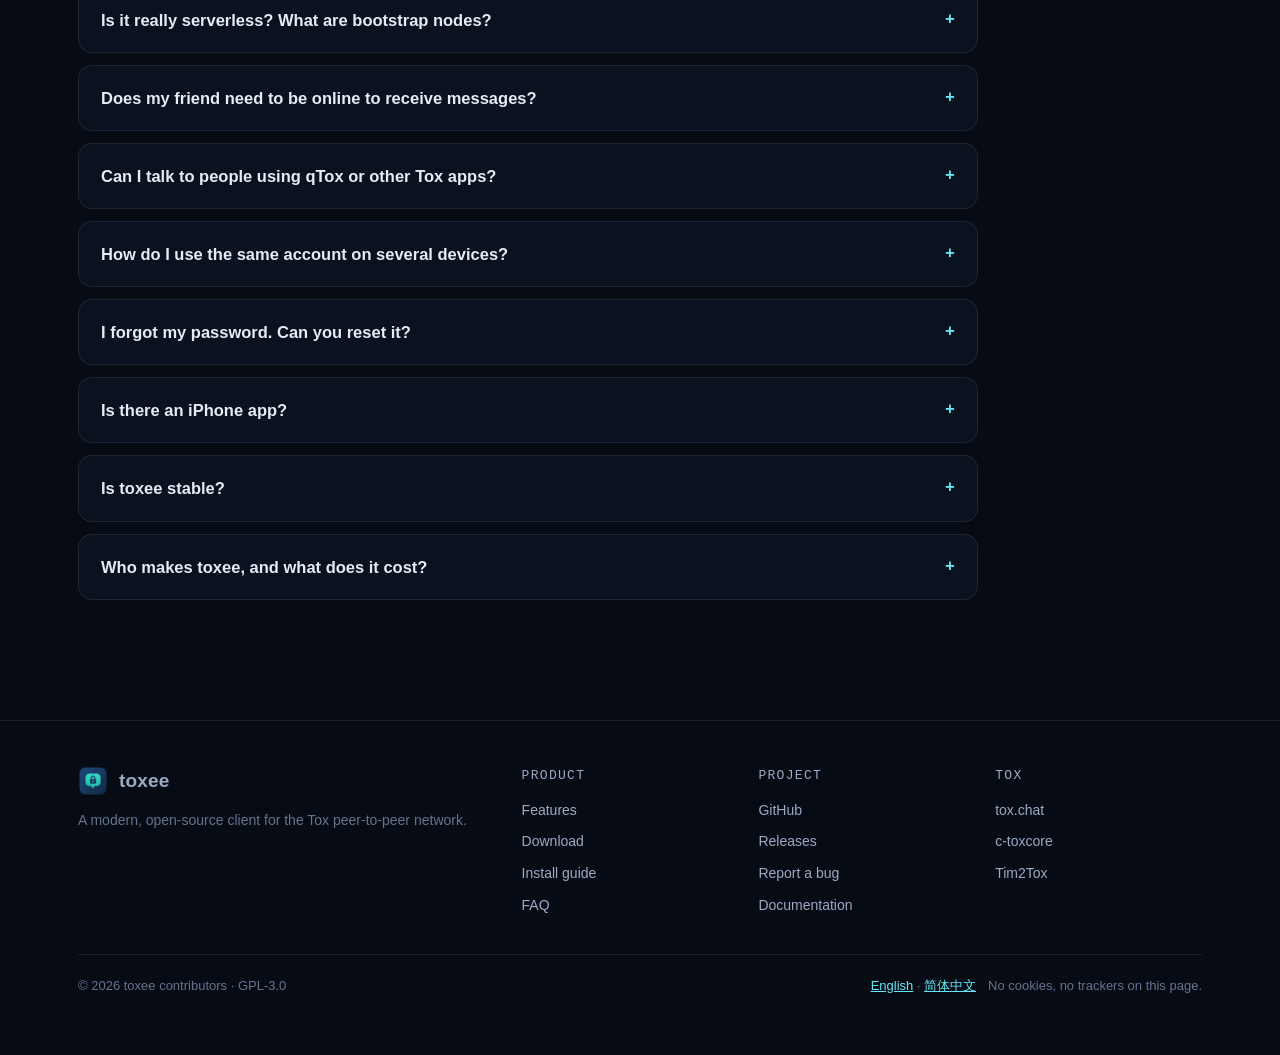
==== commit 82ecfb44: "Serve the screenshots as WebP The 39 PNG screenshots weighed 3.4 MB; WebP at quality 82 is 1.0 MB wi" ====
--- a/index.html
+++ b/index.html
@@ -187,7 +187,7 @@
       </div>
       <div class="frame">
         <div class="bar"><i></i><i></i><i></i><b><span class="en">chat — Alex Chen</span><span class="zh">聊天 — 陈亮</span></b></div>
-        <img data-shot="desktop/c2c.png" src="assets/img/en/desktop/c2c.png" width="1400" height="909" loading="lazy"
+        <img data-shot="desktop/c2c.webp" src="assets/img/en/desktop/c2c.webp" width="1400" height="909" loading="lazy"
              data-alt-en="toxee desktop: one-to-one chat with delivery ticks and emoji" data-alt-zh="toxee 桌面端：带送达标记与表情的一对一聊天"
              alt="toxee desktop: one-to-one chat with delivery ticks and emoji">
       </div>
@@ -198,12 +198,12 @@
       <div class="duo">
         <div class="frame">
           <div class="bar"><i></i><i></i><i></i><b><span class="en">group — Weekend Hikers</span><span class="zh">群聊 — 周末徒步队</span></b></div>
-          <img data-shot="desktop/group_chat.png" src="assets/img/en/desktop/group_chat.png" width="1400" height="909" loading="lazy"
+          <img data-shot="desktop/group_chat.webp" src="assets/img/en/desktop/group_chat.webp" width="1400" height="909" loading="lazy"
                data-alt-en="toxee desktop: a group chat with several members" data-alt-zh="toxee 桌面端：多人群聊" alt="toxee desktop: a group chat with several members">
         </div>
         <div class="frame">
           <div class="bar"><i></i><i></i><i></i><b>iPad</b></div>
-          <img data-shot="ipad/group_chat.png" src="assets/img/en/ipad/group_chat.png" width="1032" height="1376" loading="lazy"
+          <img data-shot="ipad/group_chat.webp" src="assets/img/en/ipad/group_chat.webp" width="1032" height="1376" loading="lazy"
                data-alt-en="toxee on iPad: group chat in a split view" data-alt-zh="toxee iPad 版：分栏布局中的群聊" alt="toxee on iPad: group chat in a split view">
         </div>
       </div>
@@ -260,12 +260,12 @@
       <div class="phone-duo">
         <div class="frame">
           <div class="bar"><i></i><i></i><i></i><b>iOS</b></div>
-          <img data-shot="ios/self_profile.png" src="assets/img/en/ios/self_profile.png" width="402" height="874" loading="lazy"
+          <img data-shot="ios/self_profile.webp" src="assets/img/en/ios/self_profile.webp" width="402" height="874" loading="lazy"
                data-alt-en="toxee on iPhone: profile with a QR code of the Tox ID" data-alt-zh="toxee iPhone 版：带 Tox ID 二维码的个人资料" alt="toxee on iPhone: profile with a QR code of the Tox ID">
         </div>
         <div class="frame">
           <div class="bar"><i></i><i></i><i></i><b>Android</b></div>
-          <img data-shot="android/new_application.png" src="assets/img/en/android/new_application.png" width="412" height="891" loading="lazy"
+          <img data-shot="android/new_application.webp" src="assets/img/en/android/new_application.webp" width="412" height="891" loading="lazy"
                data-alt-en="toxee on Android: a friend request waiting for approval" data-alt-zh="toxee Android 版：等待通过的好友申请" alt="toxee on Android: a friend request waiting for approval">
         </div>
       </div>
@@ -384,7 +384,7 @@
     <div class="feat flip">
       <div class="frame">
         <div class="bar"><i></i><i></i><i></i><b><span class="en">settings</span><span class="zh">设置</span></b></div>
-        <img data-shot="desktop/settings.png" src="assets/img/en/desktop/settings.png" width="1400" height="909" loading="lazy"
+        <img data-shot="desktop/settings.webp" src="assets/img/en/desktop/settings.webp" width="1400" height="909" loading="lazy"
              data-alt-en="toxee settings: account, auto-login, theme and language" data-alt-zh="toxee 设置：账号、自动登录、主题与语言" alt="toxee settings: account, auto-login, theme and language">
       </div>
       <div class="feat-copy">
@@ -426,29 +426,29 @@
     </div>
 
     <div class="gallery desktop" id="g-desktop" role="tabpanel" tabindex="0" aria-labelledby="t-desktop">
-      <figure><div class="frame"><img data-shot="desktop/c2c.png" src="assets/img/en/desktop/c2c.png" width="1400" height="909" loading="lazy" alt=""></div><figcaption><span class="en">one-to-one chat</span><span class="zh">单聊</span></figcaption></figure>
-      <figure><div class="frame"><img data-shot="desktop/group_chat.png" src="assets/img/en/desktop/group_chat.png" width="1400" height="909" loading="lazy" alt=""></div><figcaption><span class="en">group chat</span><span class="zh">群聊</span></figcaption></figure>
-      <figure><div class="frame"><img data-shot="desktop/self_profile.png" src="assets/img/en/desktop/self_profile.png" width="1400" height="909" loading="lazy" alt=""></div><figcaption><span class="en">profile &amp; QR card</span><span class="zh">个人资料与二维码</span></figcaption></figure>
-      <figure><div class="frame"><img data-shot="desktop/new_application.png" src="assets/img/en/desktop/new_application.png" width="1400" height="909" loading="lazy" alt=""></div><figcaption><span class="en">friend requests</span><span class="zh">好友申请</span></figcaption></figure>
+      <figure><div class="frame"><img data-shot="desktop/c2c.webp" src="assets/img/en/desktop/c2c.webp" width="1400" height="909" loading="lazy" alt=""></div><figcaption><span class="en">one-to-one chat</span><span class="zh">单聊</span></figcaption></figure>
+      <figure><div class="frame"><img data-shot="desktop/group_chat.webp" src="assets/img/en/desktop/group_chat.webp" width="1400" height="909" loading="lazy" alt=""></div><figcaption><span class="en">group chat</span><span class="zh">群聊</span></figcaption></figure>
+      <figure><div class="frame"><img data-shot="desktop/self_profile.webp" src="assets/img/en/desktop/self_profile.webp" width="1400" height="909" loading="lazy" alt=""></div><figcaption><span class="en">profile &amp; QR card</span><span class="zh">个人资料与二维码</span></figcaption></figure>
+      <figure><div class="frame"><img data-shot="desktop/new_application.webp" src="assets/img/en/desktop/new_application.webp" width="1400" height="909" loading="lazy" alt=""></div><figcaption><span class="en">friend requests</span><span class="zh">好友申请</span></figcaption></figure>
     </div>
     <div class="gallery ipad" id="g-ipad" role="tabpanel" tabindex="0" aria-labelledby="t-ipad" hidden>
-      <figure><div class="frame"><img data-shot="ipad/c2c.png" src="assets/img/en/ipad/c2c.png" width="1032" height="1376" loading="lazy" alt=""></div><figcaption><span class="en">one-to-one chat</span><span class="zh">单聊</span></figcaption></figure>
-      <figure><div class="frame"><img data-shot="ipad/group_chat.png" src="assets/img/en/ipad/group_chat.png" width="1032" height="1376" loading="lazy" alt=""></div><figcaption><span class="en">group chat</span><span class="zh">群聊</span></figcaption></figure>
-      <figure><div class="frame"><img data-shot="ipad/settings.png" src="assets/img/en/ipad/settings.png" width="1032" height="1376" loading="lazy" alt=""></div><figcaption><span class="en">settings</span><span class="zh">设置</span></figcaption></figure>
+      <figure><div class="frame"><img data-shot="ipad/c2c.webp" src="assets/img/en/ipad/c2c.webp" width="1032" height="1376" loading="lazy" alt=""></div><figcaption><span class="en">one-to-one chat</span><span class="zh">单聊</span></figcaption></figure>
+      <figure><div class="frame"><img data-shot="ipad/group_chat.webp" src="assets/img/en/ipad/group_chat.webp" width="1032" height="1376" loading="lazy" alt=""></div><figcaption><span class="en">group chat</span><span class="zh">群聊</span></figcaption></figure>
+      <figure><div class="frame"><img data-shot="ipad/settings.webp" src="assets/img/en/ipad/settings.webp" width="1032" height="1376" loading="lazy" alt=""></div><figcaption><span class="en">settings</span><span class="zh">设置</span></figcaption></figure>
     </div>
     <div class="gallery phone" id="g-ios" role="tabpanel" tabindex="0" aria-labelledby="t-ios" hidden>
-      <figure><div class="frame"><img data-shot="ios/c2c.png" src="assets/img/en/ios/c2c.png" width="402" height="874" loading="lazy" alt=""></div><figcaption><span class="en">chat</span><span class="zh">单聊</span></figcaption></figure>
-      <figure><div class="frame"><img data-shot="ios/group_chat.png" src="assets/img/en/ios/group_chat.png" width="402" height="874" loading="lazy" alt=""></div><figcaption><span class="en">group</span><span class="zh">群聊</span></figcaption></figure>
-      <figure><div class="frame"><img data-shot="ios/self_profile.png" src="assets/img/en/ios/self_profile.png" width="402" height="874" loading="lazy" alt=""></div><figcaption><span class="en">profile</span><span class="zh">个人资料</span></figcaption></figure>
-      <figure><div class="frame"><img data-shot="ios/new_application.png" src="assets/img/en/ios/new_application.png" width="402" height="874" loading="lazy" alt=""></div><figcaption><span class="en">requests</span><span class="zh">好友申请</span></figcaption></figure>
-      <figure><div class="frame"><img data-shot="ios/settings.png" src="assets/img/en/ios/settings.png" width="402" height="874" loading="lazy" alt=""></div><figcaption><span class="en">settings</span><span class="zh">设置</span></figcaption></figure>
+      <figure><div class="frame"><img data-shot="ios/c2c.webp" src="assets/img/en/ios/c2c.webp" width="402" height="874" loading="lazy" alt=""></div><figcaption><span class="en">chat</span><span class="zh">单聊</span></figcaption></figure>
+      <figure><div class="frame"><img data-shot="ios/group_chat.webp" src="assets/img/en/ios/group_chat.webp" width="402" height="874" loading="lazy" alt=""></div><figcaption><span class="en">group</span><span class="zh">群聊</span></figcaption></figure>
+      <figure><div class="frame"><img data-shot="ios/self_profile.webp" src="assets/img/en/ios/self_profile.webp" width="402" height="874" loading="lazy" alt=""></div><figcaption><span class="en">profile</span><span class="zh">个人资料</span></figcaption></figure>
+      <figure><div class="frame"><img data-shot="ios/new_application.webp" src="assets/img/en/ios/new_application.webp" width="402" height="874" loading="lazy" alt=""></div><figcaption><span class="en">requests</span><span class="zh">好友申请</span></figcaption></figure>
+      <figure><div class="frame"><img data-shot="ios/settings.webp" src="assets/img/en/ios/settings.webp" width="402" height="874" loading="lazy" alt=""></div><figcaption><span class="en">settings</span><span class="zh">设置</span></figcaption></figure>
     </div>
     <div class="gallery phone" id="g-android" role="tabpanel" tabindex="0" aria-labelledby="t-android" hidden>
-      <figure><div class="frame"><img data-shot="android/c2c.png" src="assets/img/en/android/c2c.png" width="412" height="891" loading="lazy" alt=""></div><figcaption><span class="en">chat</span><span class="zh">单聊</span></figcaption></figure>
-      <figure><div class="frame"><img data-shot="android/group_chat.png" src="assets/img/en/android/group_chat.png" width="412" height="891" loading="lazy" alt=""></div><figcaption><span class="en">group</span><span class="zh">群聊</span></figcaption></figure>
-      <figure><div class="frame"><img data-shot="android/self_profile.png" src="assets/img/en/android/self_profile.png" width="412" height="891" loading="lazy" alt=""></div><figcaption><span class="en">profile</span><span class="zh">个人资料</span></figcaption></figure>
-      <figure><div class="frame"><img data-shot="android/new_application.png" src="assets/img/en/android/new_application.png" width="412" height="891" loading="lazy" alt=""></div><figcaption><span class="en">requests</span><span class="zh">好友申请</span></figcaption></figure>
-      <figure><div class="frame"><img data-shot="android/settings.png" src="assets/img/en/android/settings.png" width="412" height="891" loading="lazy" alt=""></div><figcaption><span class="en">settings</span><span class="zh">设置</span></figcaption></figure>
+      <figure><div class="frame"><img data-shot="android/c2c.webp" src="assets/img/en/android/c2c.webp" width="412" height="891" loading="lazy" alt=""></div><figcaption><span class="en">chat</span><span class="zh">单聊</span></figcaption></figure>
+      <figure><div class="frame"><img data-shot="android/group_chat.webp" src="assets/img/en/android/group_chat.webp" width="412" height="891" loading="lazy" alt=""></div><figcaption><span class="en">group</span><span class="zh">群聊</span></figcaption></figure>
+      <figure><div class="frame"><img data-shot="android/self_profile.webp" src="assets/img/en/android/self_profile.webp" width="412" height="891" loading="lazy" alt=""></div><figcaption><span class="en">profile</span><span class="zh">个人资料</span></figcaption></figure>
+      <figure><div class="frame"><img data-shot="android/new_application.webp" src="assets/img/en/android/new_application.webp" width="412" height="891" loading="lazy" alt=""></div><figcaption><span class="en">requests</span><span class="zh">好友申请</span></figcaption></figure>
+      <figure><div class="frame"><img data-shot="android/settings.webp" src="assets/img/en/android/settings.webp" width="412" height="891" loading="lazy" alt=""></div><figcaption><span class="en">settings</span><span class="zh">设置</span></figcaption></figure>
     </div>
   </div>
 </section>
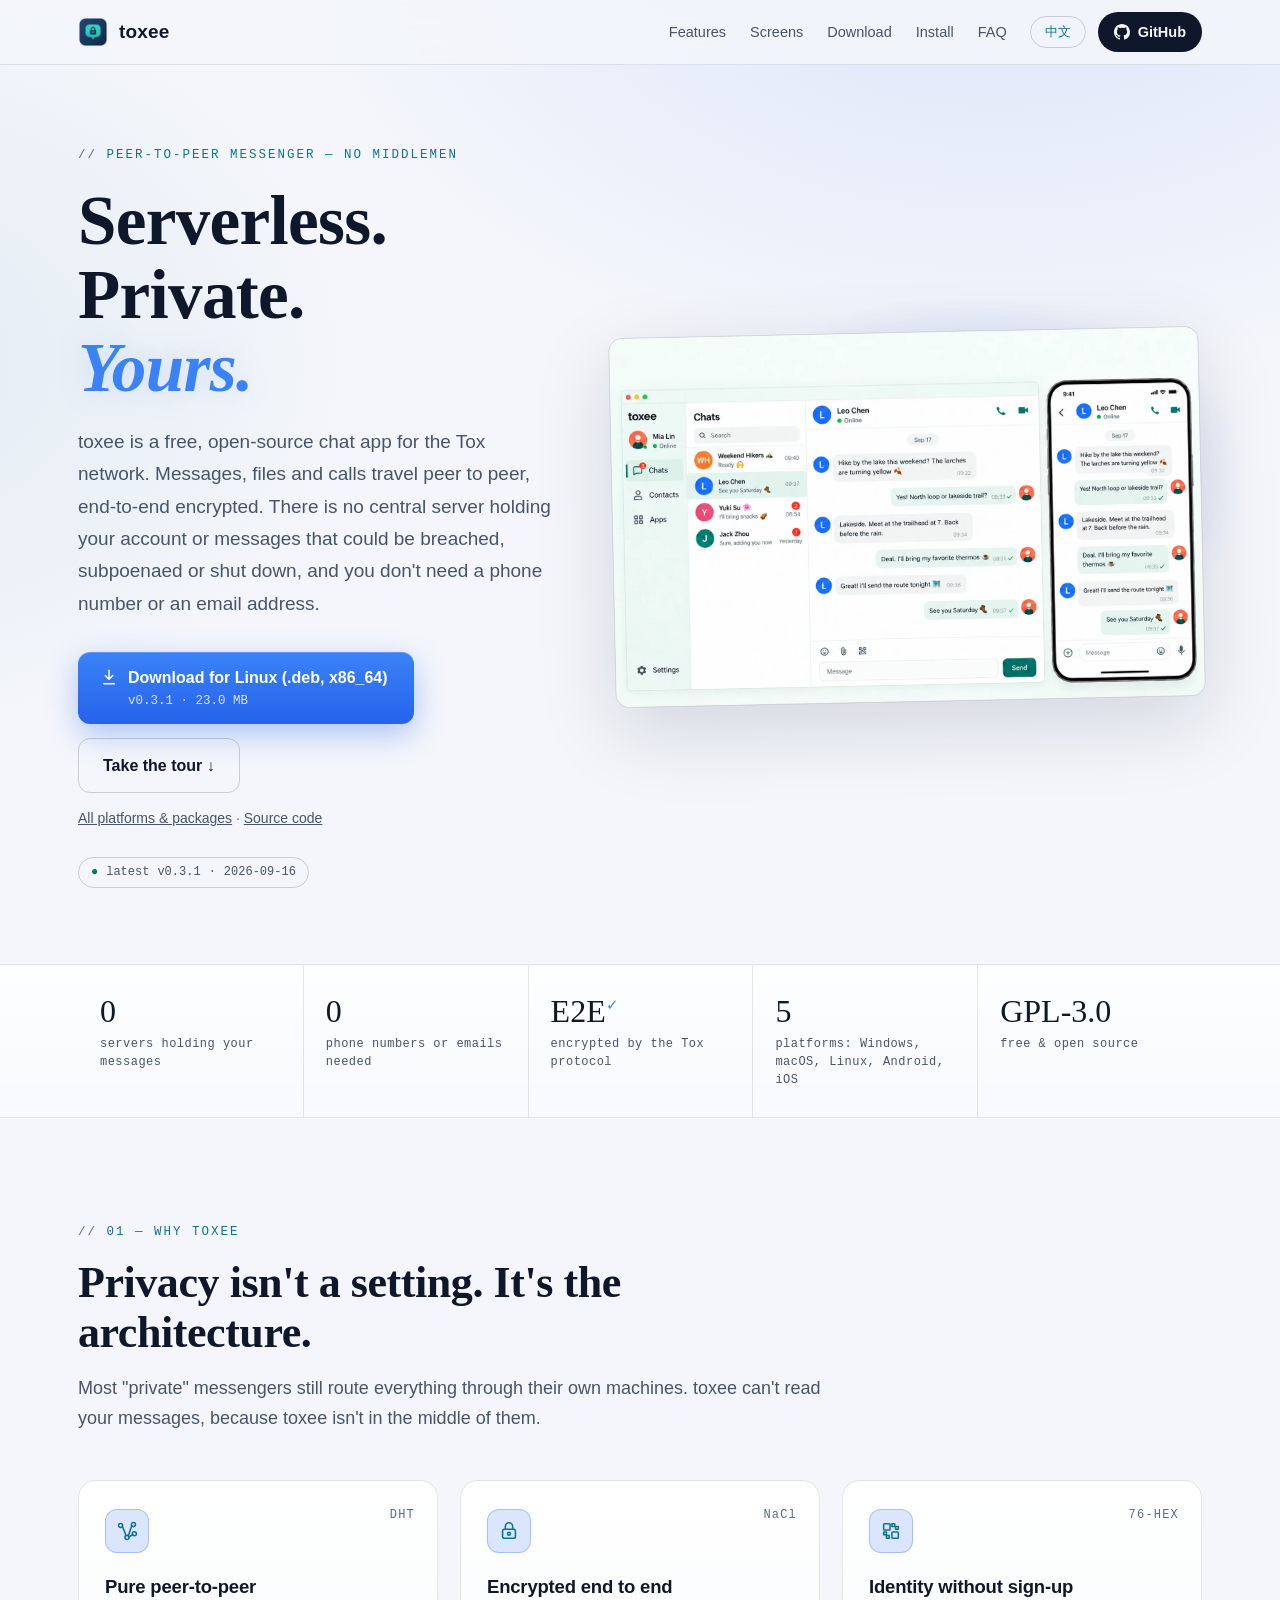
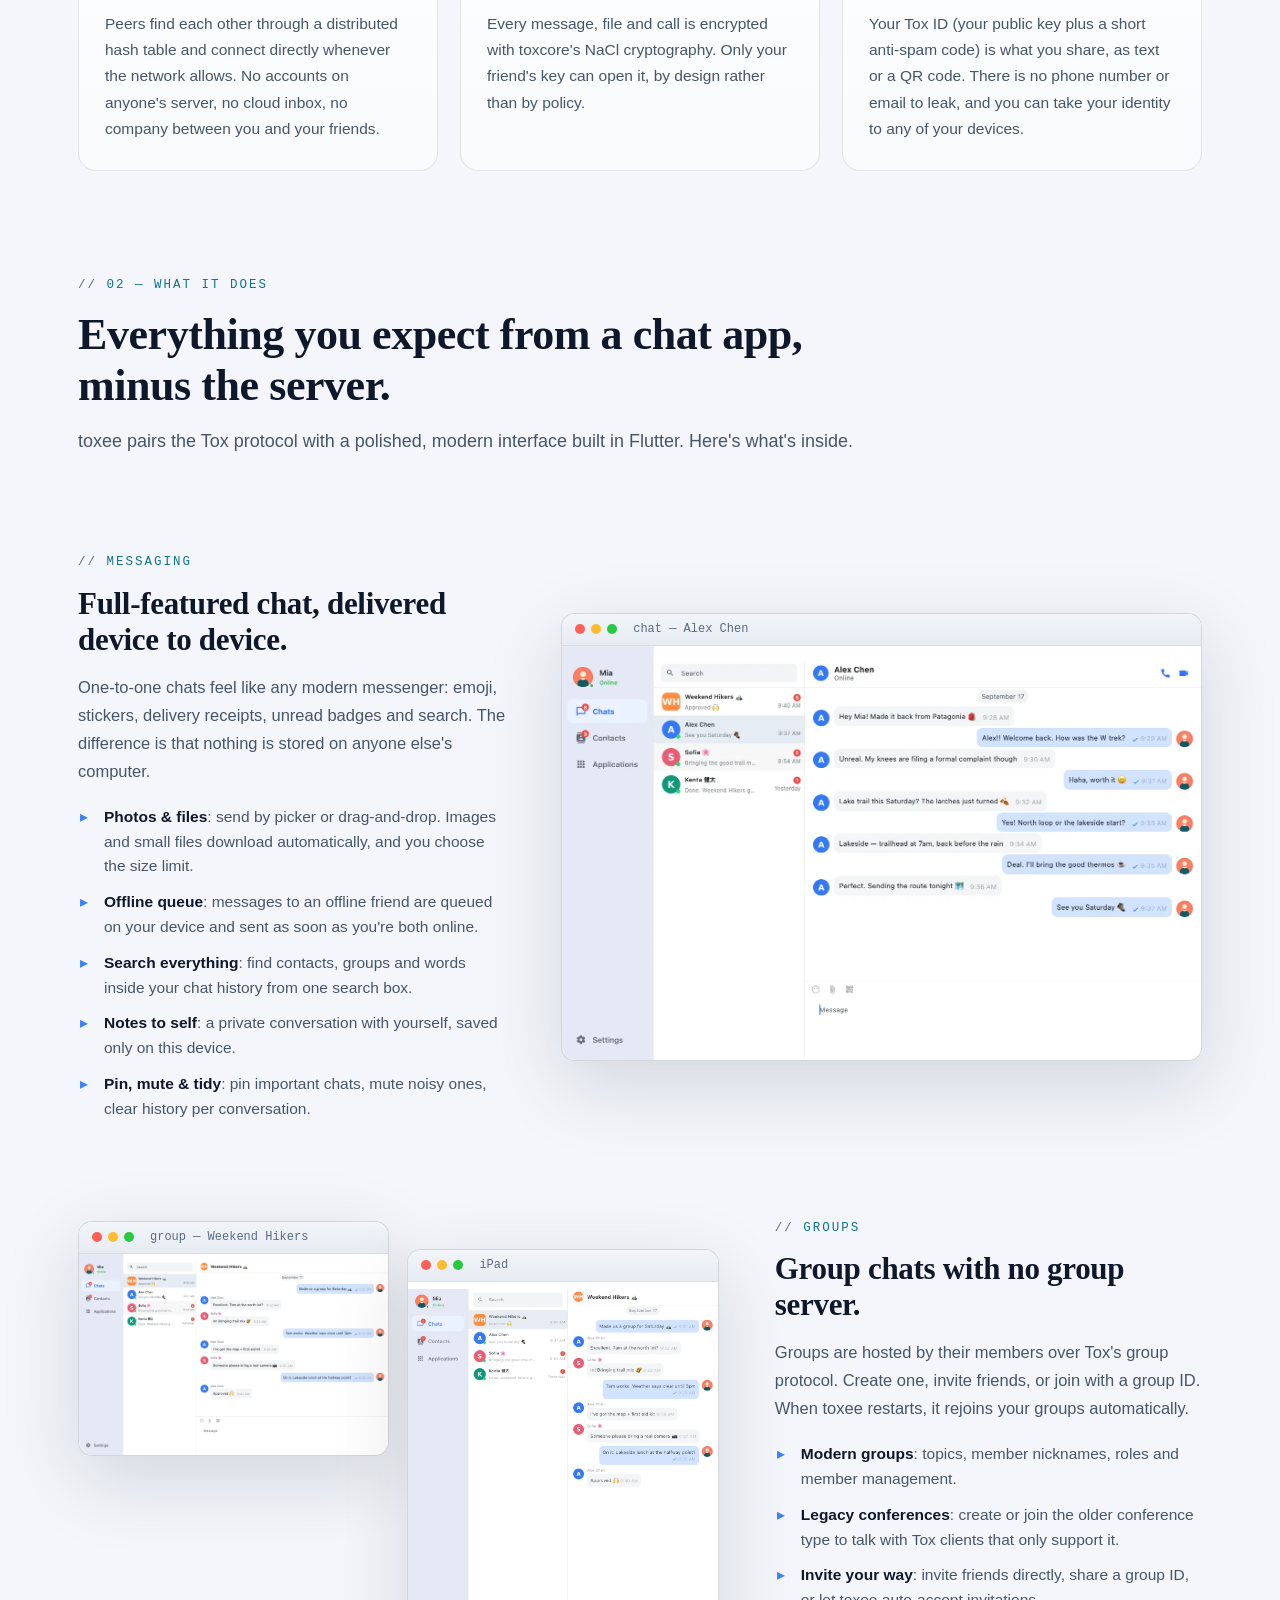
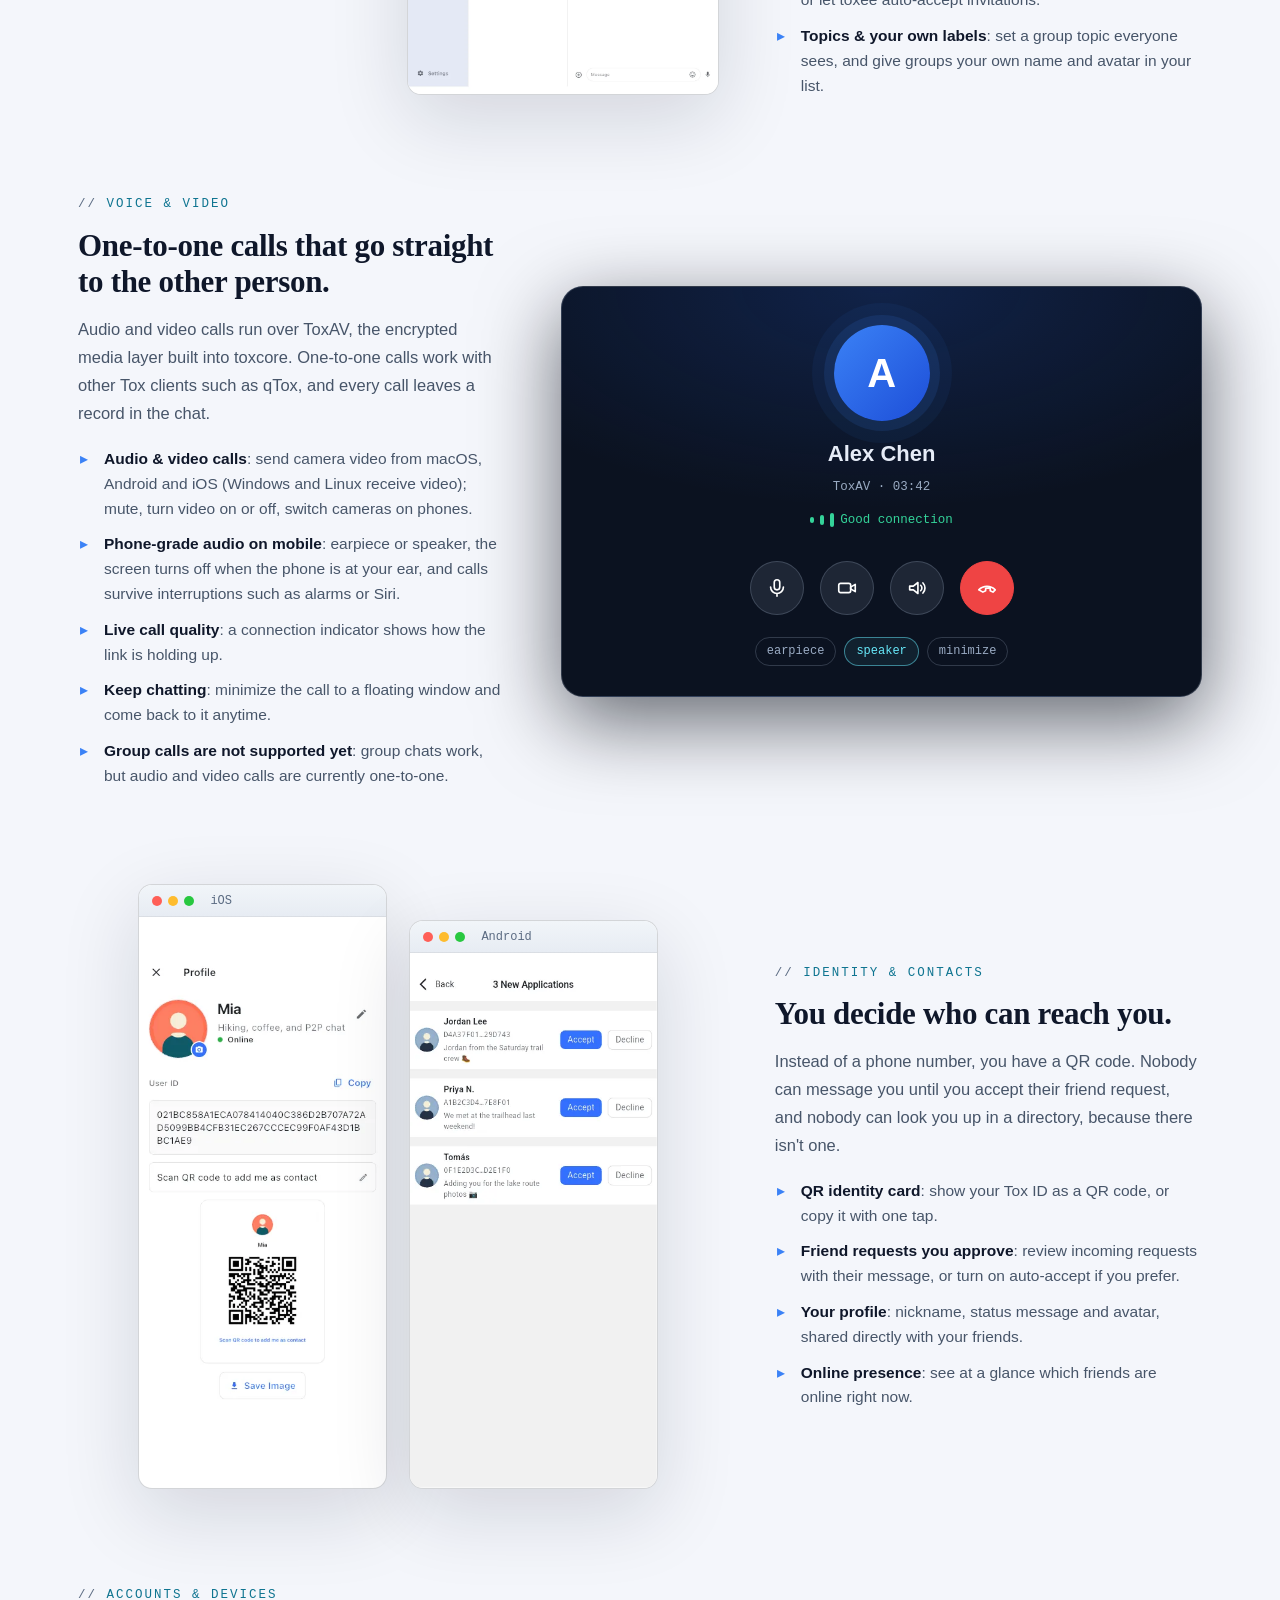
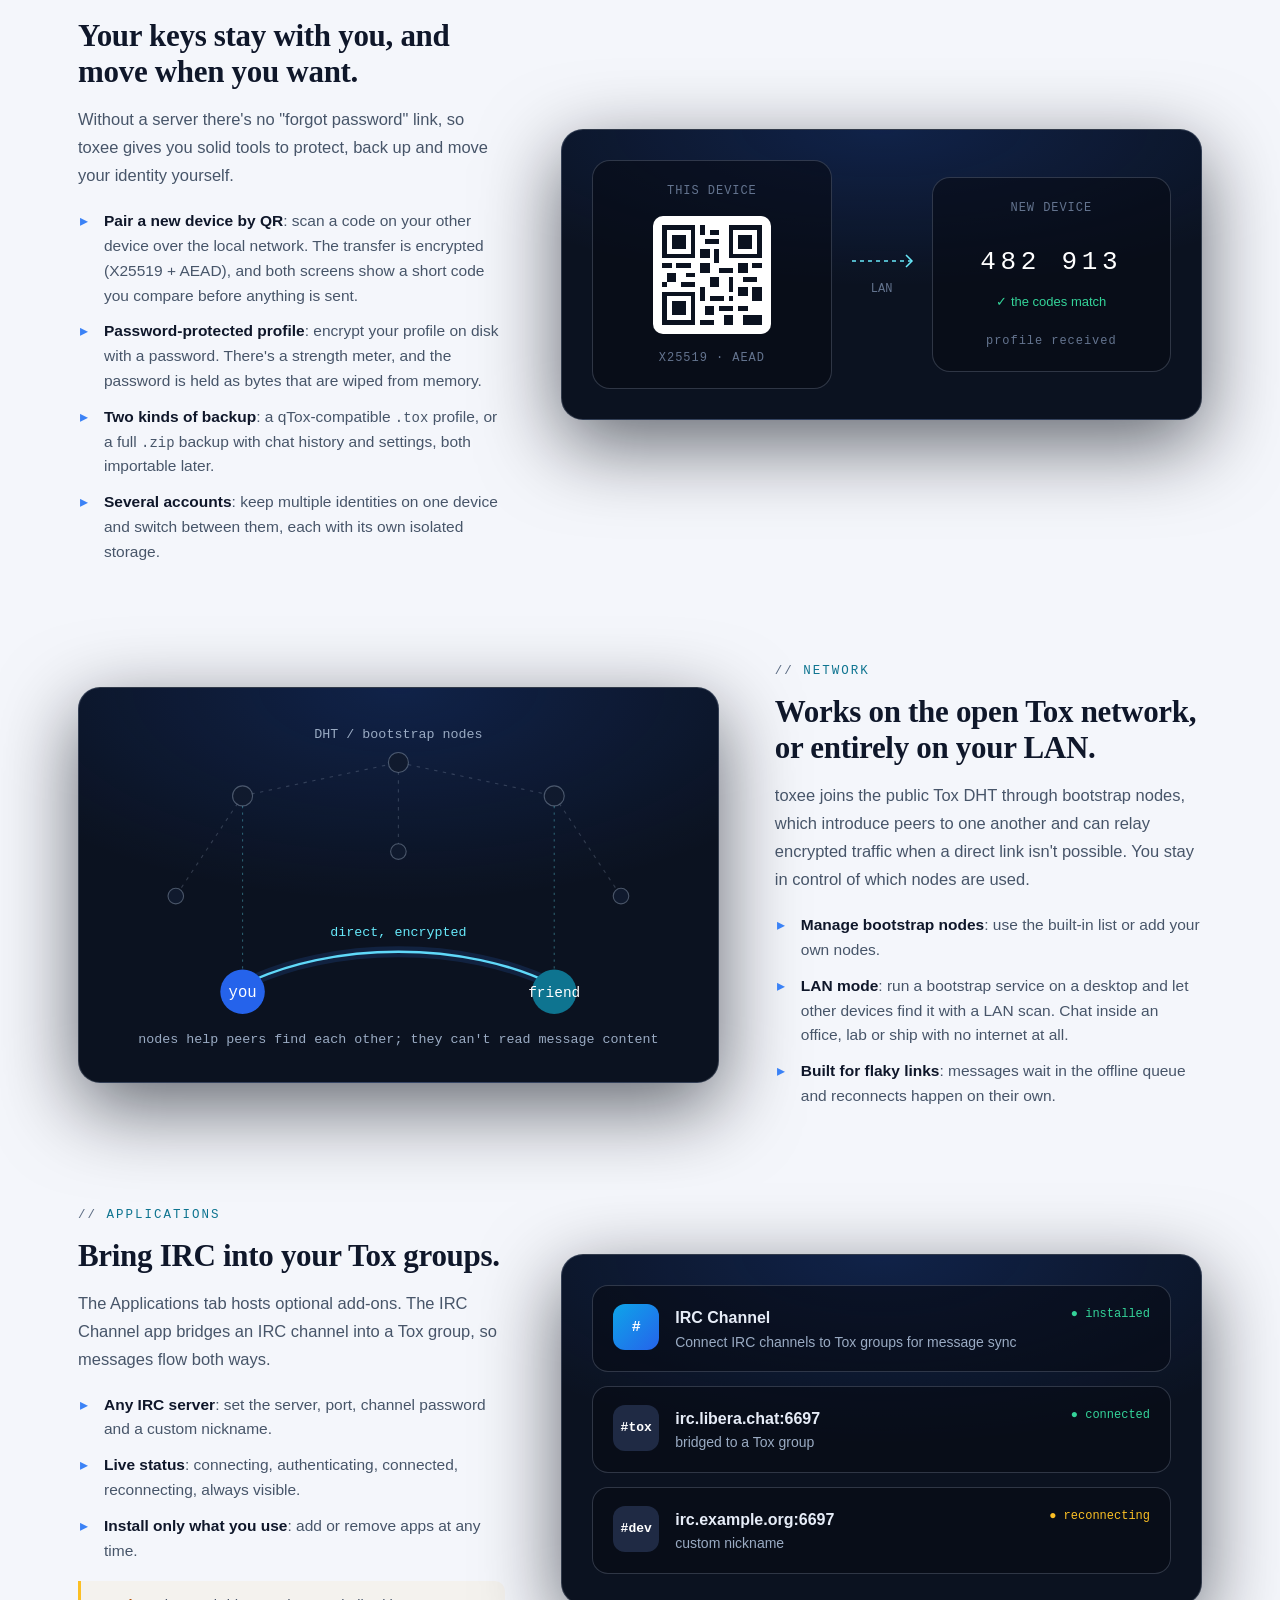
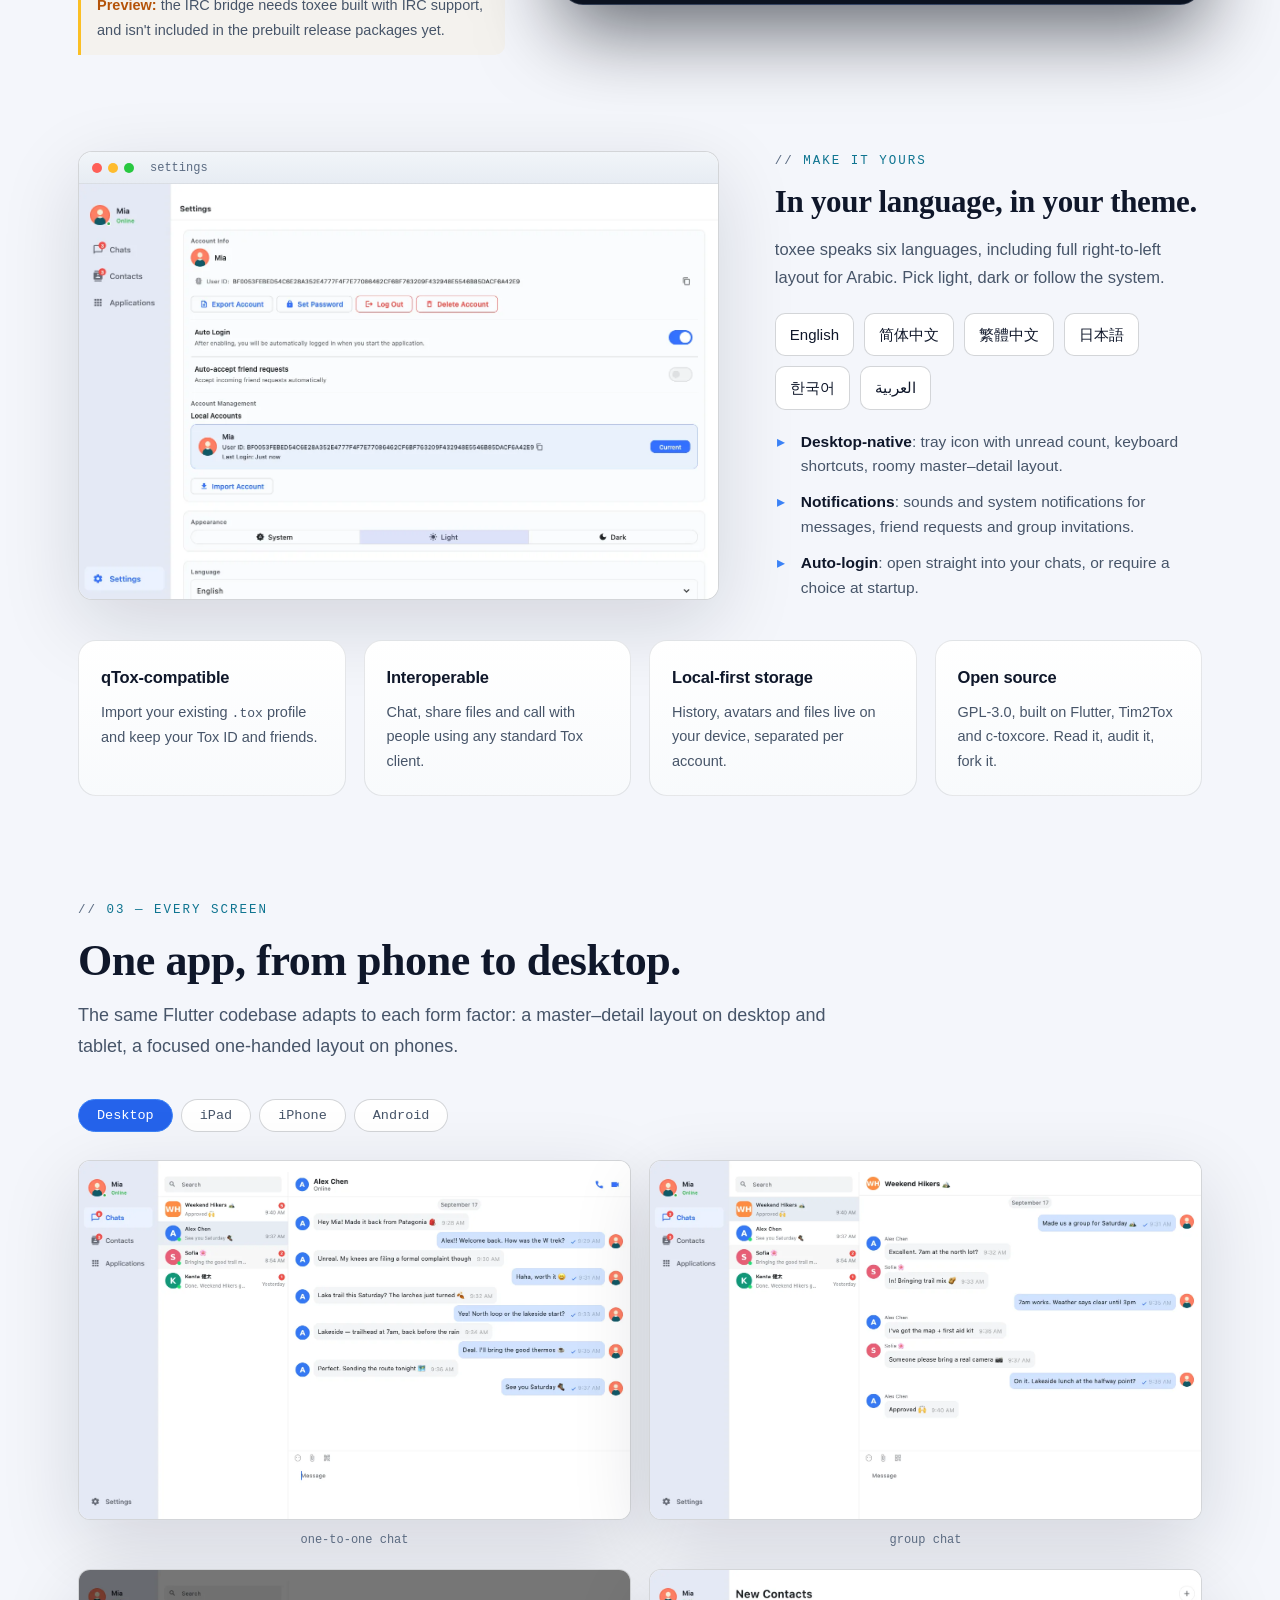
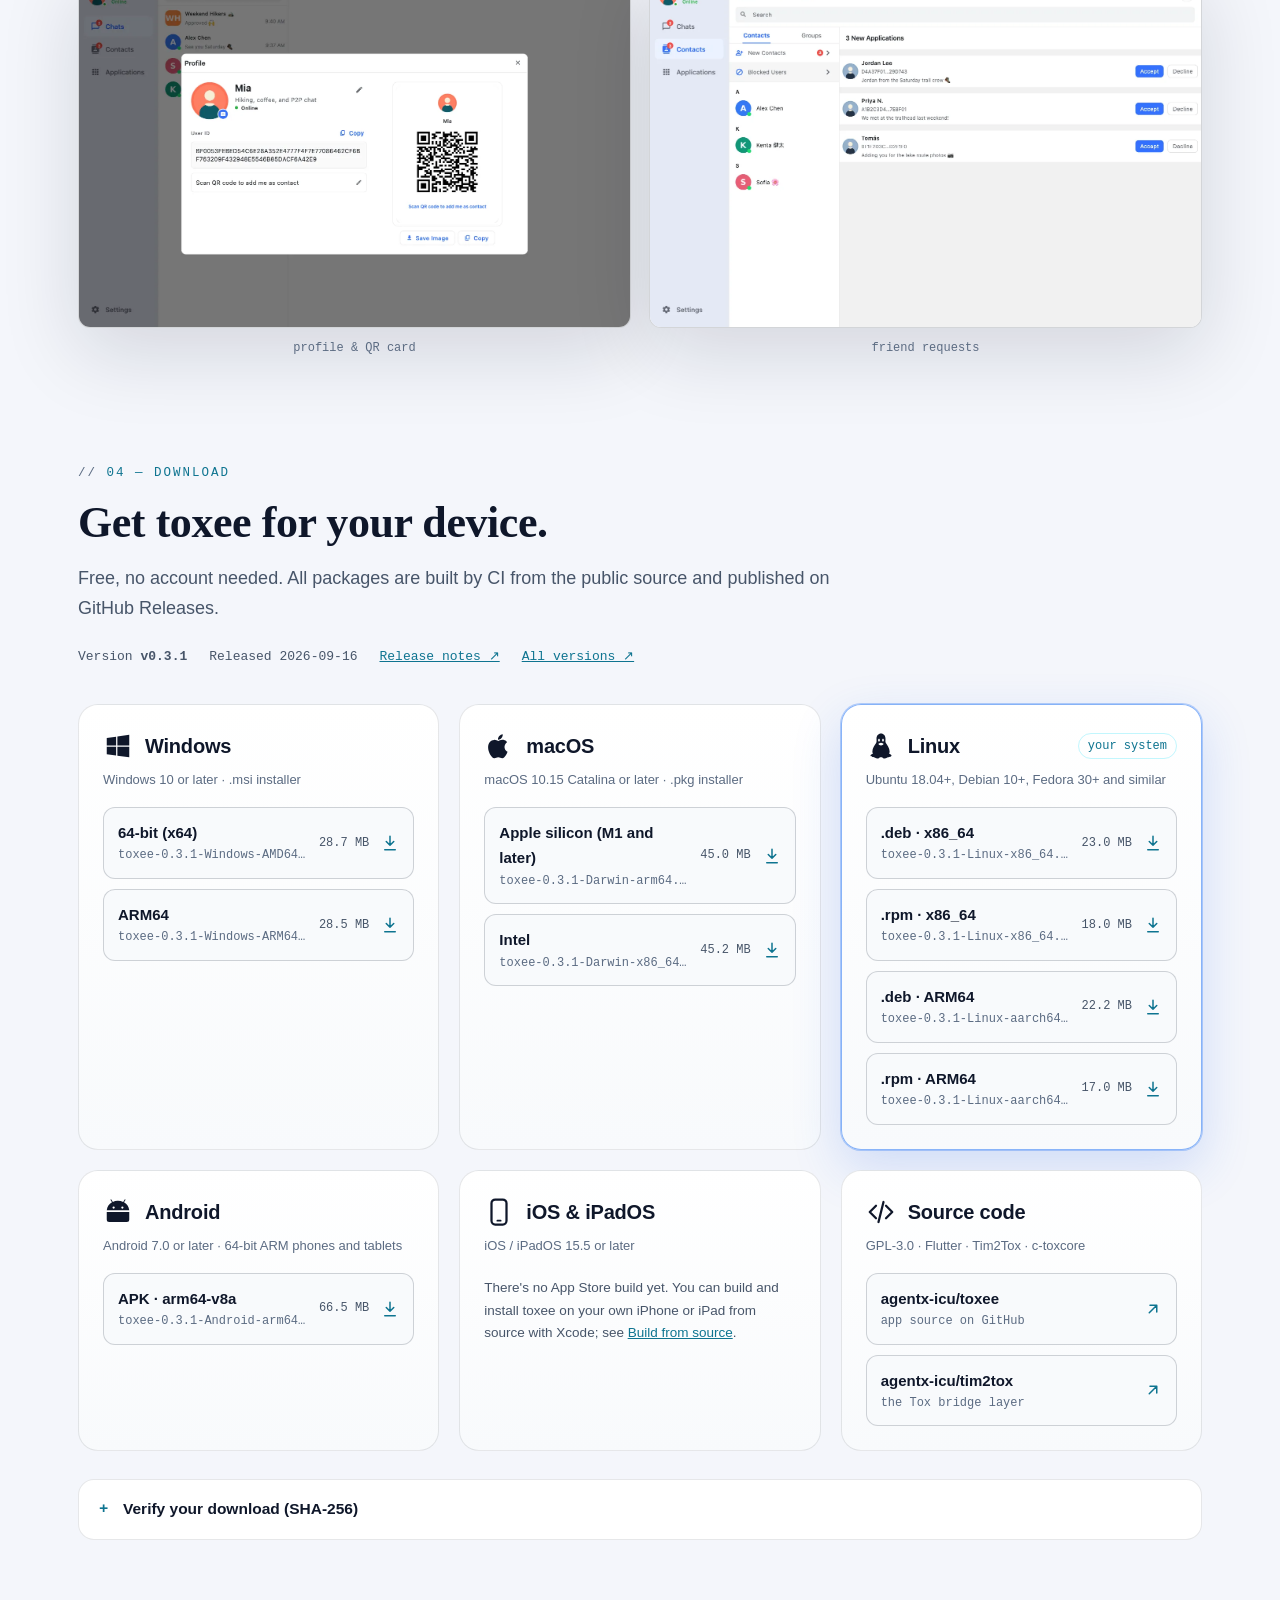
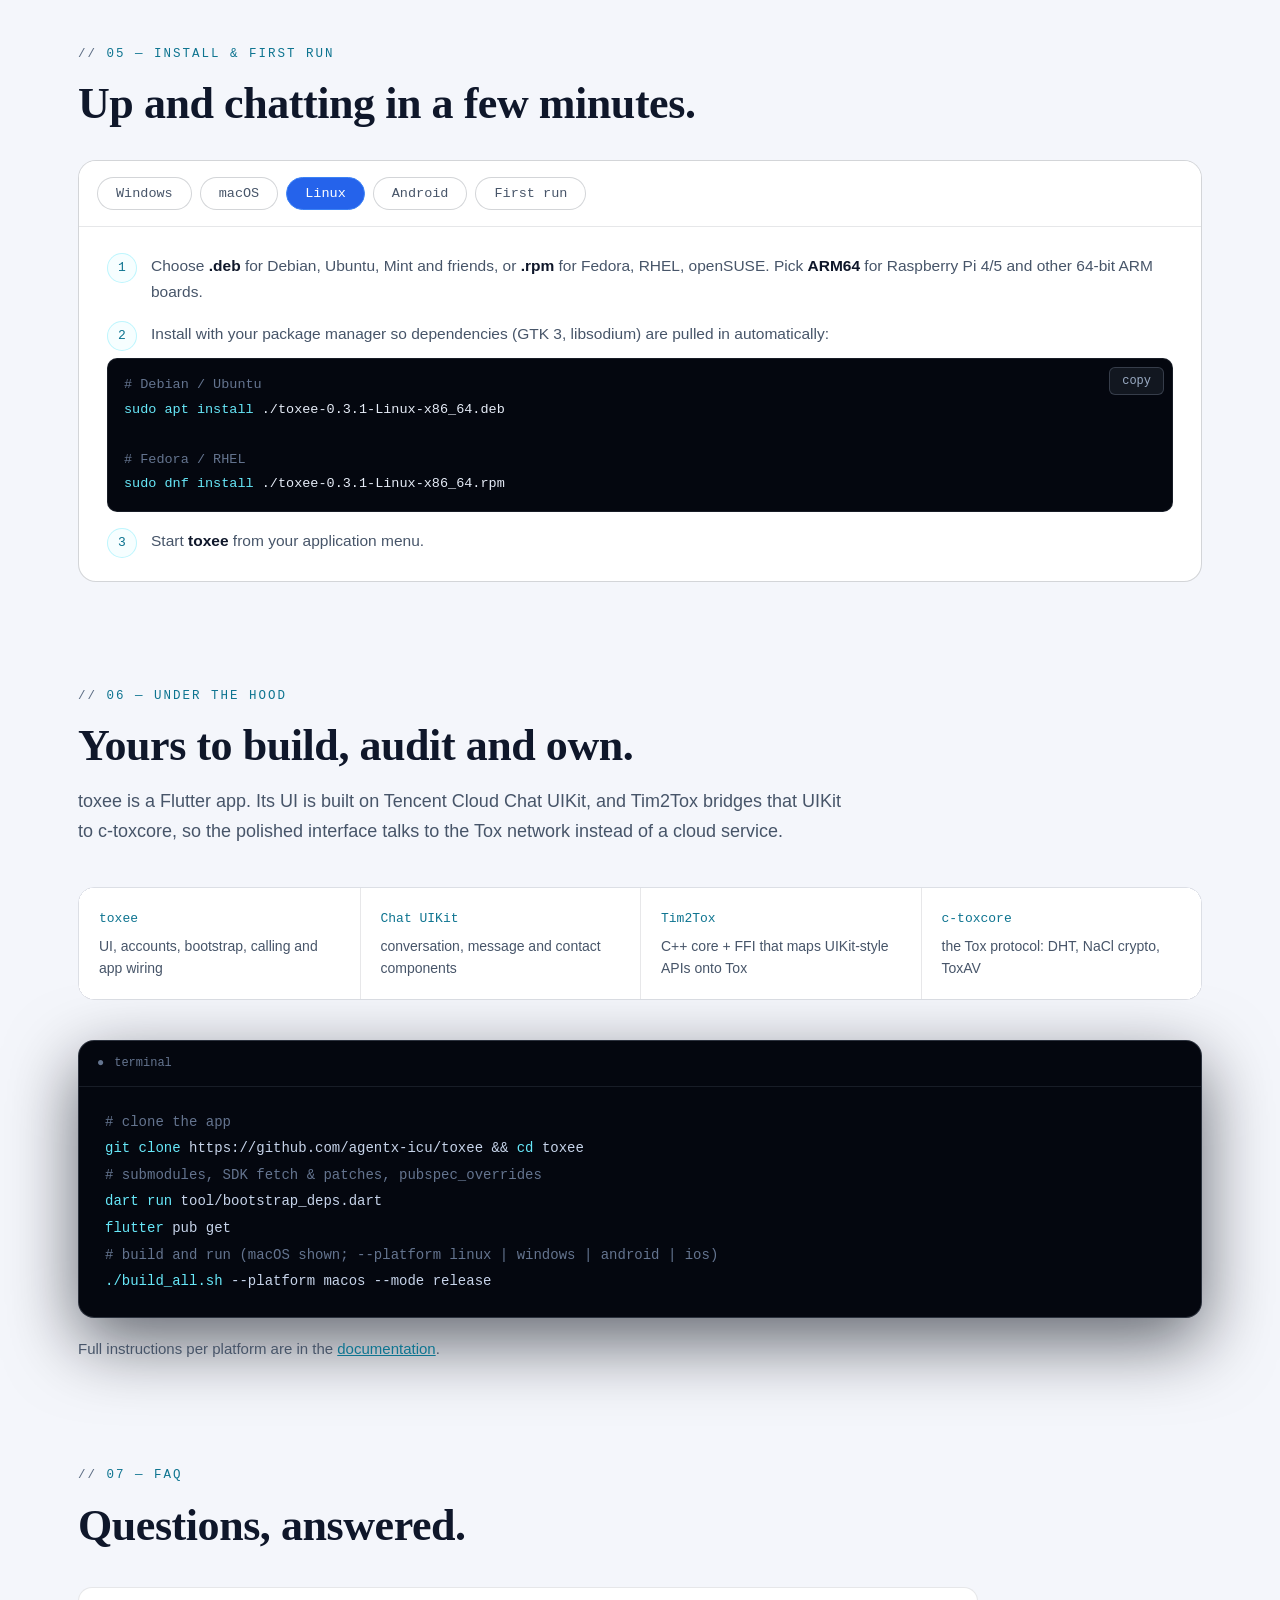
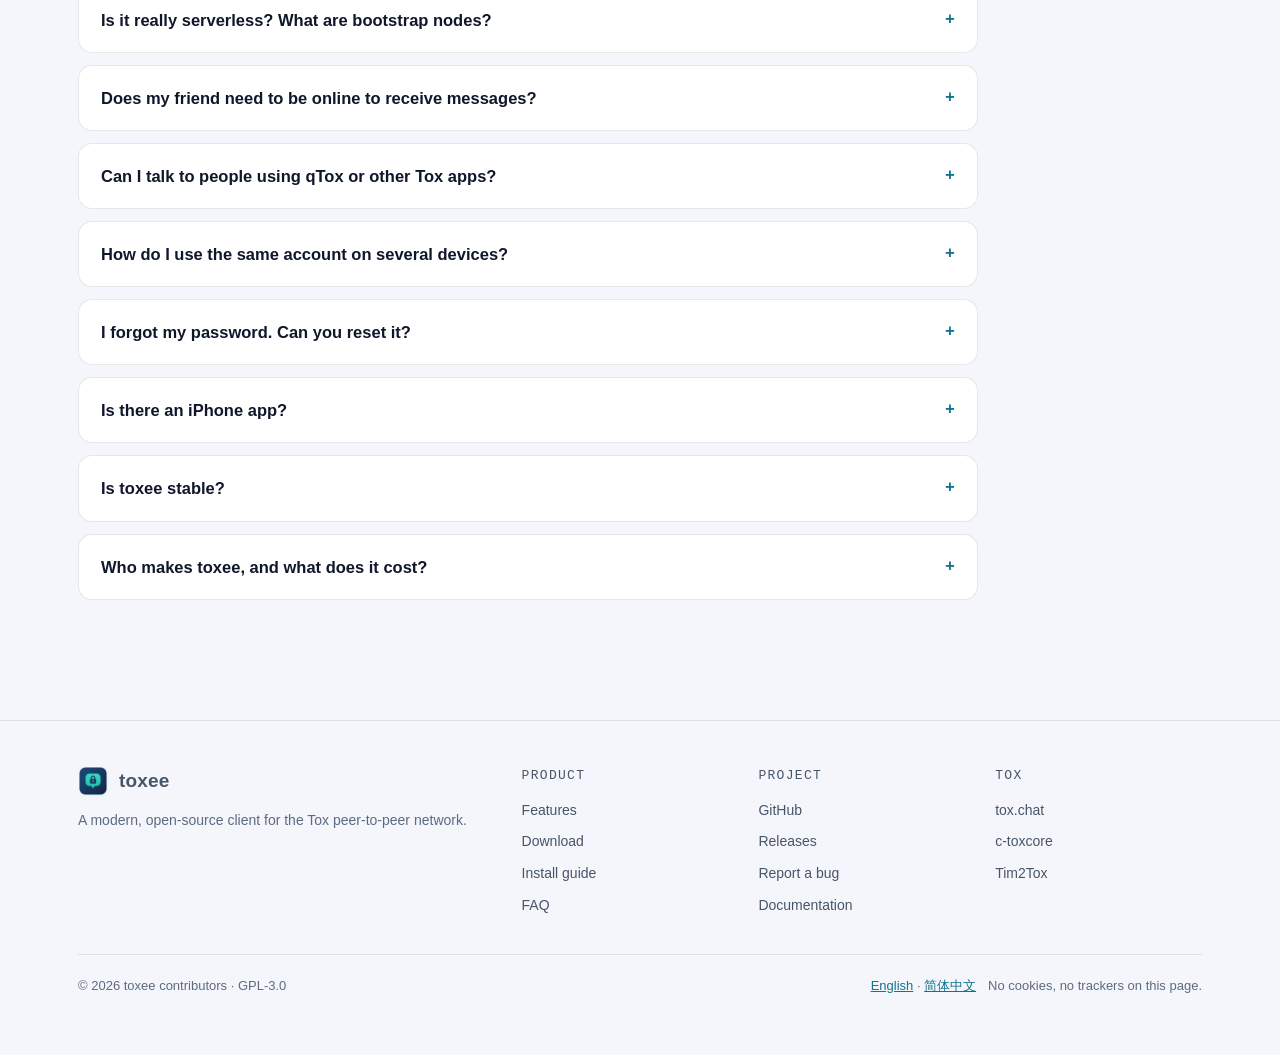
==== commit cd5e5230: "Follow the system light / dark setting The site was dark only. Colours that differ between the theme" ====
--- a/index.html
+++ b/index.html
@@ -5,7 +5,8 @@
 <meta name="viewport" content="width=device-width, initial-scale=1">
 <title>toxee — Serverless, private, peer-to-peer chat</title>
 <meta name="description" content="toxee is a free, open-source chat app for the Tox peer-to-peer network. No servers, no phone number, end-to-end encrypted messages, files, groups and calls on Windows, macOS, Linux, Android and iOS.">
-<meta name="theme-color" content="#070b14">
+<meta name="theme-color" content="#f4f6fb" media="(prefers-color-scheme: light)">
+<meta name="theme-color" content="#070b14" media="(prefers-color-scheme: dark)">
 <link rel="canonical" href="https://toxee.agentx.icu/">
 <link rel="alternate" hreflang="en" href="https://toxee.agentx.icu/en/">
 <link rel="alternate" hreflang="zh-Hans" href="https://toxee.agentx.icu/zh/">
--- a/assets/css/site.css
+++ b/assets/css/site.css
@@ -17,11 +17,31 @@
   --green:#34d399;
   --amber:#fbbf24;
   --glow:rgba(59,130,246,.35);
+  /* surfaces and text colours that the light theme below swaps out */
+  --surface:rgba(16,26,46,.5);
+  --surface-2:rgba(16,26,46,.4);
+  --surface-deep:rgba(7,11,20,.6);
+  --pkg-bg:rgba(7,11,20,.5);
+  --guide-bg:rgba(11,18,32,.6);
+  --faq-bg:rgba(16,26,46,.45);
+  --card-1:rgba(16,26,46,.65);
+  --card-2:rgba(11,18,32,.4);
+  --os-1:rgba(16,26,46,.7);
+  --os-2:rgba(11,18,32,.45);
+  --stats-1:rgba(16,26,46,.5);
+  --stats-2:rgba(16,26,46,.15);
+  --bar-1:#141d31;
+  --bar-2:#0e1626;
+  --nav-bg:rgba(7,11,20,.76);
+  --shadow-c:rgba(2,6,16,.7);
+  --heading:#fff;
+  --code-text:#dbe6f7;
+  --amber-text:var(--amber);
   --serif:ui-serif,"New York","Iowan Old Style",Georgia,"Songti SC","Noto Serif CJK SC",serif;
   --sans:ui-sans-serif,-apple-system,"SF Pro Text","Segoe UI","PingFang SC","Hiragino Sans GB","Microsoft YaHei","Noto Sans CJK SC",sans-serif;
   --mono:ui-monospace,"SF Mono",SFMono-Regular,Menlo,Consolas,monospace;
   --r:16px;
-  color-scheme:dark;
+  color-scheme:dark light;
 }
 *{box-sizing:border-box;margin:0;padding:0}
 [hidden]{display:none !important}
@@ -71,7 +91,7 @@
 .nav{
   position:sticky;top:0;z-index:50;
   backdrop-filter:blur(14px);-webkit-backdrop-filter:blur(14px);
-  background:rgba(7,11,20,.76);border-bottom:1px solid var(--line);
+  background:var(--nav-bg);border-bottom:1px solid var(--line);
 }
 .nav-in{display:flex;align-items:center;gap:6px;height:64px}
 .brand{display:flex;align-items:center;gap:11px;font-weight:700;text-decoration:none;color:var(--text)}
@@ -93,7 +113,7 @@
 .gh:hover{box-shadow:0 6px 22px rgba(230,236,247,.18)}
 .menu-btn{
   display:none;place-items:center;width:40px;height:40px;padding:0;margin-left:6px;cursor:pointer;
-  color:var(--text);background:rgba(16,26,46,.6);border:1px solid var(--line-strong);border-radius:10px;
+  color:var(--text);background:var(--surface);border:1px solid var(--line-strong);border-radius:10px;
 }
 
 /* shared chrome */
@@ -102,11 +122,11 @@
 h1,h2,h3{font-family:var(--serif);font-weight:600;letter-spacing:-.01em}
 .frame{
   border-radius:14px;border:1px solid var(--line-strong);background:var(--ink-2);
-  box-shadow:0 24px 80px rgba(2,6,16,.7);overflow:hidden;
+  box-shadow:0 24px 80px var(--shadow-c);overflow:hidden;
 }
 .frame .bar{
   display:flex;align-items:center;gap:6px;height:32px;padding:0 13px;
-  background:linear-gradient(180deg,#141d31,#0e1626);border-bottom:1px solid var(--line);
+  background:linear-gradient(180deg,var(--bar-1),var(--bar-2));border-bottom:1px solid var(--line);
 }
 .frame .bar i{width:10px;height:10px;border-radius:50%;display:block}
 .frame .bar i:nth-child(1){background:#ff5f57}
@@ -157,11 +177,11 @@
 .d1{animation-delay:.05s}.d2{animation-delay:.15s}.d3{animation-delay:.25s}.d4{animation-delay:.38s}.d5{animation-delay:.52s}
 @keyframes rise{to{opacity:1;transform:none}}
 
-.stats{margin-top:76px;border-top:1px solid var(--line);border-bottom:1px solid var(--line);background:linear-gradient(180deg,rgba(16,26,46,.5),rgba(16,26,46,.15))}
+.stats{margin-top:76px;border-top:1px solid var(--line);border-bottom:1px solid var(--line);background:linear-gradient(180deg,var(--stats-1),var(--stats-2))}
 .stats-in{display:grid;grid-template-columns:repeat(5,1fr)}
 .stat{padding:28px 22px;border-left:1px solid var(--line)}
 .stat:first-child{border-left:none}
-.stat .n{font-family:var(--serif);font-size:32px;line-height:1.15;color:#fff}
+.stat .n{font-family:var(--serif);font-size:32px;line-height:1.15;color:var(--heading)}
 .stat .n sup{font-size:15px;color:var(--blue)}
 .stat .l{font-family:var(--mono);font-size:12px;color:var(--text-dim);margin-top:6px;letter-spacing:.04em;line-height:1.5}
 
@@ -177,7 +197,7 @@
 .grid4{display:grid;grid-template-columns:repeat(4,1fr);gap:18px;margin-top:40px}
 .card{
   position:relative;border:1px solid var(--line);border-radius:18px;
-  background:linear-gradient(180deg,rgba(16,26,46,.65),rgba(11,18,32,.4));padding:28px 26px;transition:.25s;
+  background:linear-gradient(180deg,var(--card-1),var(--card-2));padding:28px 26px;transition:.25s;
 }
 .card:hover{border-color:rgba(59,130,246,.45);transform:translateY(-3px)}
 .card .ic{
@@ -235,11 +255,11 @@
 .chip.on{color:var(--cyan);border-color:rgba(103,232,249,.5);background:rgba(103,232,249,.07)}
 
 .pair{display:grid;grid-template-columns:1fr auto 1fr;gap:18px;align-items:center}
-.dev{border:1px solid var(--line-strong);border-radius:18px;padding:20px;background:rgba(7,11,20,.6);text-align:center}
+.dev{border:1px solid var(--line-strong);border-radius:18px;padding:20px;background:var(--surface-deep);text-align:center}
 .dev .lbl{font-family:var(--mono);font-size:12px;color:var(--text-faint);letter-spacing:.08em}
 .dev .qr{width:118px;height:118px;margin:14px auto;border-radius:10px;background:#fff;padding:9px}
 .dev .qr svg{width:100%;height:100%;display:block}
-.dev .sas{font-family:var(--mono);font-size:26px;letter-spacing:.18em;color:#fff;margin:22px 0 6px}
+.dev .sas{font-family:var(--mono);font-size:26px;letter-spacing:.18em;color:var(--heading);margin:22px 0 6px}
 .dev .ok{font-size:13px;color:var(--green)}
 .pair .link{display:flex;flex-direction:column;align-items:center;gap:6px;font-family:var(--mono);font-size:12px;color:var(--text-faint)}
 .pair .link svg{width:64px;height:24px}
@@ -248,7 +268,7 @@
 .net text{font-family:var(--mono);font-size:12px;fill:var(--text-dim)}
 
 .apps{display:grid;gap:14px}
-.app{display:flex;flex-wrap:wrap;gap:8px 16px;align-items:flex-start;border:1px solid var(--line-strong);border-radius:16px;padding:18px 20px;background:rgba(7,11,20,.6)}
+.app{display:flex;flex-wrap:wrap;gap:8px 16px;align-items:flex-start;border:1px solid var(--line-strong);border-radius:16px;padding:18px 20px;background:var(--surface-deep)}
 .app .ai{width:46px;height:46px;border-radius:12px;flex:none;display:flex;align-items:center;justify-content:center;font-family:var(--mono);font-weight:700;font-size:15px;color:#fff}
 .app > div:not(.ai){flex:1;min-width:0}
 .app h4{font-size:16px;font-weight:650;overflow-wrap:anywhere}
@@ -256,12 +276,12 @@
 .app .st{margin-left:auto;font-family:var(--mono);font-size:12px;color:var(--green);white-space:nowrap}
 
 .langs{display:flex;flex-wrap:wrap;gap:10px;margin-top:22px}
-.langs span{border:1px solid var(--line-strong);border-radius:10px;padding:8px 14px;font-size:15px;background:rgba(16,26,46,.5)}
+.langs span{border:1px solid var(--line-strong);border-radius:10px;padding:8px 14px;font-size:15px;background:var(--surface)}
 
 /* gallery tabs */
 .tabs{display:flex;flex-wrap:wrap;gap:8px;margin-top:38px}
 .tab{
-  font-family:var(--mono);font-size:13.5px;color:var(--text-dim);background:rgba(16,26,46,.5);
+  font-family:var(--mono);font-size:13.5px;color:var(--text-dim);background:var(--surface);
   border:1px solid var(--line-strong);border-radius:999px;padding:8px 18px;cursor:pointer;
 }
 .tab[aria-selected="true"]{color:#fff;background:var(--blue-deep);border-color:var(--blue)}
@@ -298,7 +318,7 @@
 .dl-meta{display:flex;flex-wrap:wrap;gap:12px 22px;margin-top:22px;font-family:var(--mono);font-size:13px;color:var(--text-dim)}
 .dl-meta a{color:var(--cyan)}
 .dl-grid{display:grid;grid-template-columns:repeat(3,1fr);gap:20px;margin-top:36px}
-.os{min-width:0;border:1px solid var(--line);border-radius:20px;background:linear-gradient(180deg,rgba(16,26,46,.7),rgba(11,18,32,.45));padding:24px;display:flex;flex-direction:column}
+.os{min-width:0;border:1px solid var(--line);border-radius:20px;background:linear-gradient(180deg,var(--os-1),var(--os-2));padding:24px;display:flex;flex-direction:column}
 .os.hl{border-color:rgba(59,130,246,.6);box-shadow:0 0 0 1px rgba(59,130,246,.35),0 18px 50px rgba(37,99,235,.18)}
 .os-h{display:flex;align-items:center;gap:12px}
 .os-h svg{width:30px;height:30px;fill:var(--text)}
@@ -309,7 +329,7 @@
 .pkgs{display:grid;grid-template-columns:minmax(0,1fr);gap:10px}
 .pkg{
   display:flex;align-items:center;gap:12px;padding:12px 14px;border-radius:12px;text-decoration:none;color:var(--text);
-  border:1px solid var(--line-strong);background:rgba(7,11,20,.5);transition:.15s;
+  border:1px solid var(--line-strong);background:var(--pkg-bg);transition:.15s;
 }
 .pkg:hover{border-color:var(--blue);background:rgba(37,99,235,.12)}
 .pkg .pi{flex:1;min-width:0}
@@ -319,7 +339,7 @@
 .pkg svg{width:18px;height:18px;stroke:var(--cyan);fill:none;stroke-width:2;stroke-linecap:round;stroke-linejoin:round;flex:none}
 .os .note{font-size:13.5px;color:var(--text-dim);margin-top:4px}
 .os .note a{color:var(--cyan)}
-.verify{margin-top:28px;border:1px solid var(--line);border-radius:16px;background:rgba(16,26,46,.4)}
+.verify{margin-top:28px;border:1px solid var(--line);border-radius:16px;background:var(--surface-2)}
 .verify summary{cursor:pointer;padding:16px 20px;font-weight:600;font-size:15.5px;list-style:none;display:flex;align-items:center;gap:10px}
 .verify summary::-webkit-details-marker{display:none}
 .verify summary::before{content:"+";font-family:var(--mono);color:var(--cyan);width:14px}
@@ -329,8 +349,8 @@
 .sums{font-family:var(--mono);font-size:12px;line-height:1.9;color:#c7d4ea;background:#04070f;border:1px solid var(--line);border-radius:10px;padding:14px 16px;overflow-x:auto;white-space:pre}
 
 /* install guide */
-.guide{margin-top:30px;border:1px solid var(--line-strong);border-radius:18px;background:rgba(11,18,32,.6);overflow:hidden}
-.guide .tabs{margin:0;padding:16px 18px;border-bottom:1px solid var(--line);background:rgba(16,26,46,.5)}
+.guide{margin-top:30px;border:1px solid var(--line-strong);border-radius:18px;background:var(--guide-bg);overflow:hidden}
+.guide .tabs{margin:0;padding:16px 18px;border-bottom:1px solid var(--line);background:var(--surface)}
 .panel{padding:26px 28px}
 .steps{counter-reset:s;list-style:none;display:grid;gap:16px}
 .steps > li{counter-increment:s;position:relative;padding-left:44px;color:var(--text-dim);font-size:15.5px}
@@ -340,7 +360,7 @@
   color:var(--cyan);border:1px solid rgba(103,232,249,.4);background:rgba(103,232,249,.06);
 }
 .steps b{color:var(--text)}
-.steps code{background:rgba(148,163,184,.12);padding:1px 6px;border-radius:5px;color:#dbe6f7}
+.steps code{background:rgba(148,163,184,.12);padding:1px 6px;border-radius:5px;color:var(--code-text)}
 .term{
   margin-top:10px;font-family:var(--mono);font-size:13.5px;line-height:1.85;color:#c7d4ea;background:#04070f;
   border:1px solid var(--line);border-radius:10px;padding:14px 16px;overflow-x:auto;white-space:pre;position:relative;
@@ -353,7 +373,7 @@
 }
 .copy:hover{color:#fff;border-color:var(--cyan)}
 .callout{margin-top:18px;border-left:3px solid var(--amber);background:rgba(251,191,36,.06);padding:12px 16px;border-radius:0 10px 10px 0;font-size:14.5px;color:var(--text-dim)}
-.callout b{color:var(--amber)}
+.callout b{color:var(--amber-text)}
 
 /* build */
 .build{margin-top:40px;border:1px solid var(--line-strong);border-radius:16px;overflow:hidden;background:#04070f;box-shadow:0 24px 70px rgba(2,6,16,.6)}
@@ -362,14 +382,14 @@
 .build pre b{color:var(--cyan);font-weight:400}
 .build pre i{color:var(--text-faint);font-style:normal}
 .arch{display:grid;grid-template-columns:repeat(4,1fr);gap:0;margin-top:40px;border:1px solid var(--line);border-radius:16px;overflow:hidden}
-.arch div{padding:20px 20px;border-left:1px solid var(--line);background:rgba(16,26,46,.4)}
+.arch div{padding:20px 20px;border-left:1px solid var(--line);background:var(--surface-2)}
 .arch div:first-child{border-left:none}
 .arch b{display:block;font-family:var(--mono);font-size:13px;color:var(--cyan);font-weight:400;margin-bottom:6px}
 .arch span{font-size:14px;color:var(--text-dim);line-height:1.55;display:block}
 
 /* faq */
 .faq{margin-top:36px;display:grid;gap:12px;max-width:900px}
-.faq details{border:1px solid var(--line);border-radius:14px;background:rgba(16,26,46,.45)}
+.faq details{border:1px solid var(--line);border-radius:14px;background:var(--faq-bg)}
 .faq summary{cursor:pointer;padding:18px 22px;font-weight:600;font-size:16.5px;list-style:none;display:flex;gap:12px}
 .faq summary::-webkit-details-marker{display:none}
 .faq summary::after{content:"+";margin-left:auto;font-family:var(--mono);color:var(--cyan)}
@@ -395,6 +415,41 @@
 }
 .toast.show{opacity:1;transform:translateX(-50%)}
 
+/* light theme: follows the system setting */
+@media (prefers-color-scheme:light){
+  :root{
+    --ink:#f4f6fb;--ink-2:#fff;--ink-3:#fff;
+    --line:rgba(15,23,42,.1);--line-strong:rgba(15,23,42,.18);
+    --text:#0f172a;--text-dim:#475569;--text-faint:#5b6b82;
+    --cyan:#0e7490;--green:#047857;--amber-text:#b45309;--glow:rgba(59,130,246,.2);
+    --surface:#fff;--surface-2:#fff;--surface-deep:#f8fafc;--pkg-bg:#f8fafc;--guide-bg:#fff;--faq-bg:#fff;
+    --card-1:#fff;--card-2:#f8fafc;--os-1:#fff;--os-2:#f8fafc;
+    --stats-1:rgba(255,255,255,.85);--stats-2:rgba(255,255,255,.4);
+    --bar-1:#f1f5f9;--bar-2:#e7ecf3;
+    --nav-bg:rgba(244,246,251,.84);--shadow-c:rgba(15,23,42,.14);
+    --heading:#0f172a;--code-text:#0f172a;
+  }
+  .mesh{
+    background:
+      radial-gradient(1200px 800px at 78% -10%,rgba(37,99,235,.12),transparent 60%),
+      radial-gradient(900px 700px at -10% 40%,rgba(14,116,144,.08),transparent 55%),
+      var(--ink);
+  }
+  .mesh::before{display:none}
+  .card:hover{border-color:rgba(37,99,235,.45)}
+  .gh:hover{box-shadow:0 6px 22px rgba(15,23,42,.18)}
+  .tab[aria-selected="true"]{color:#fff}
+  /* The app-UI illustrations and the terminals stay dark, like the app's own dark theme. */
+  .mock,.term,.build,.sums{
+    --ink:#070b14;--ink-2:#0b1220;
+    --line:rgba(148,163,184,.14);--line-strong:rgba(148,163,184,.28);
+    --text:#e6ecf7;--text-dim:#9aabc3;--text-faint:#64748f;
+    --cyan:#67e8f9;--green:#34d399;--amber-text:var(--amber);
+    --surface-deep:rgba(7,11,20,.6);--heading:#fff;
+    color:var(--text);
+  }
+}
+
 @media (prefers-reduced-motion:reduce){
   .mesh::before{animation:none}
   *{animation-duration:.001s !important;transition-duration:.001s !important}
@@ -409,7 +464,7 @@
   .nav.open .nav-links{
     display:flex;flex-direction:column;gap:2px;
     position:absolute;left:0;right:0;top:100%;padding:8px 16px 16px;
-    background:var(--ink-2);border-bottom:1px solid var(--line);box-shadow:0 24px 60px rgba(2,6,16,.6);
+    background:var(--ink-2);border-bottom:1px solid var(--line);box-shadow:0 24px 60px var(--shadow-c);
   }
   .nav.open .nav-a{font-size:16px;padding:12px}
   .hero-grid{grid-template-columns:minmax(0,1fr);gap:44px}
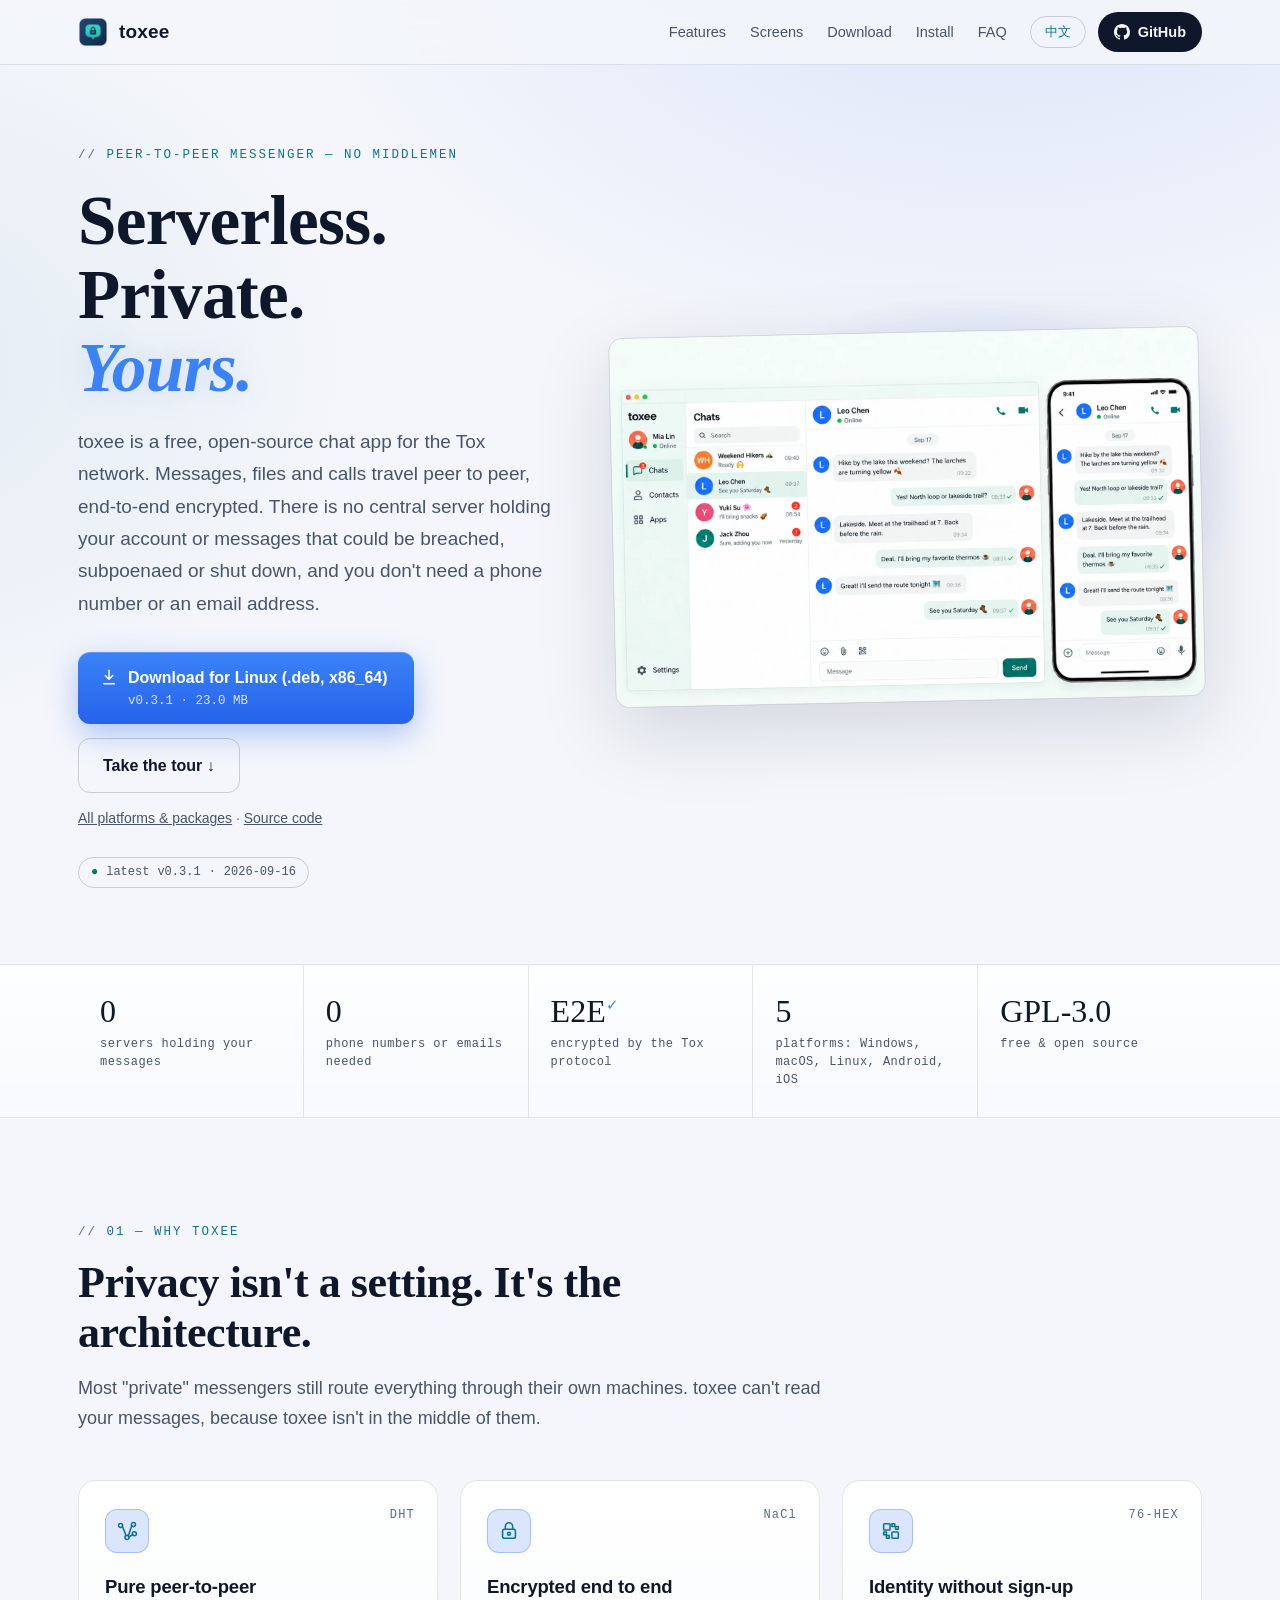
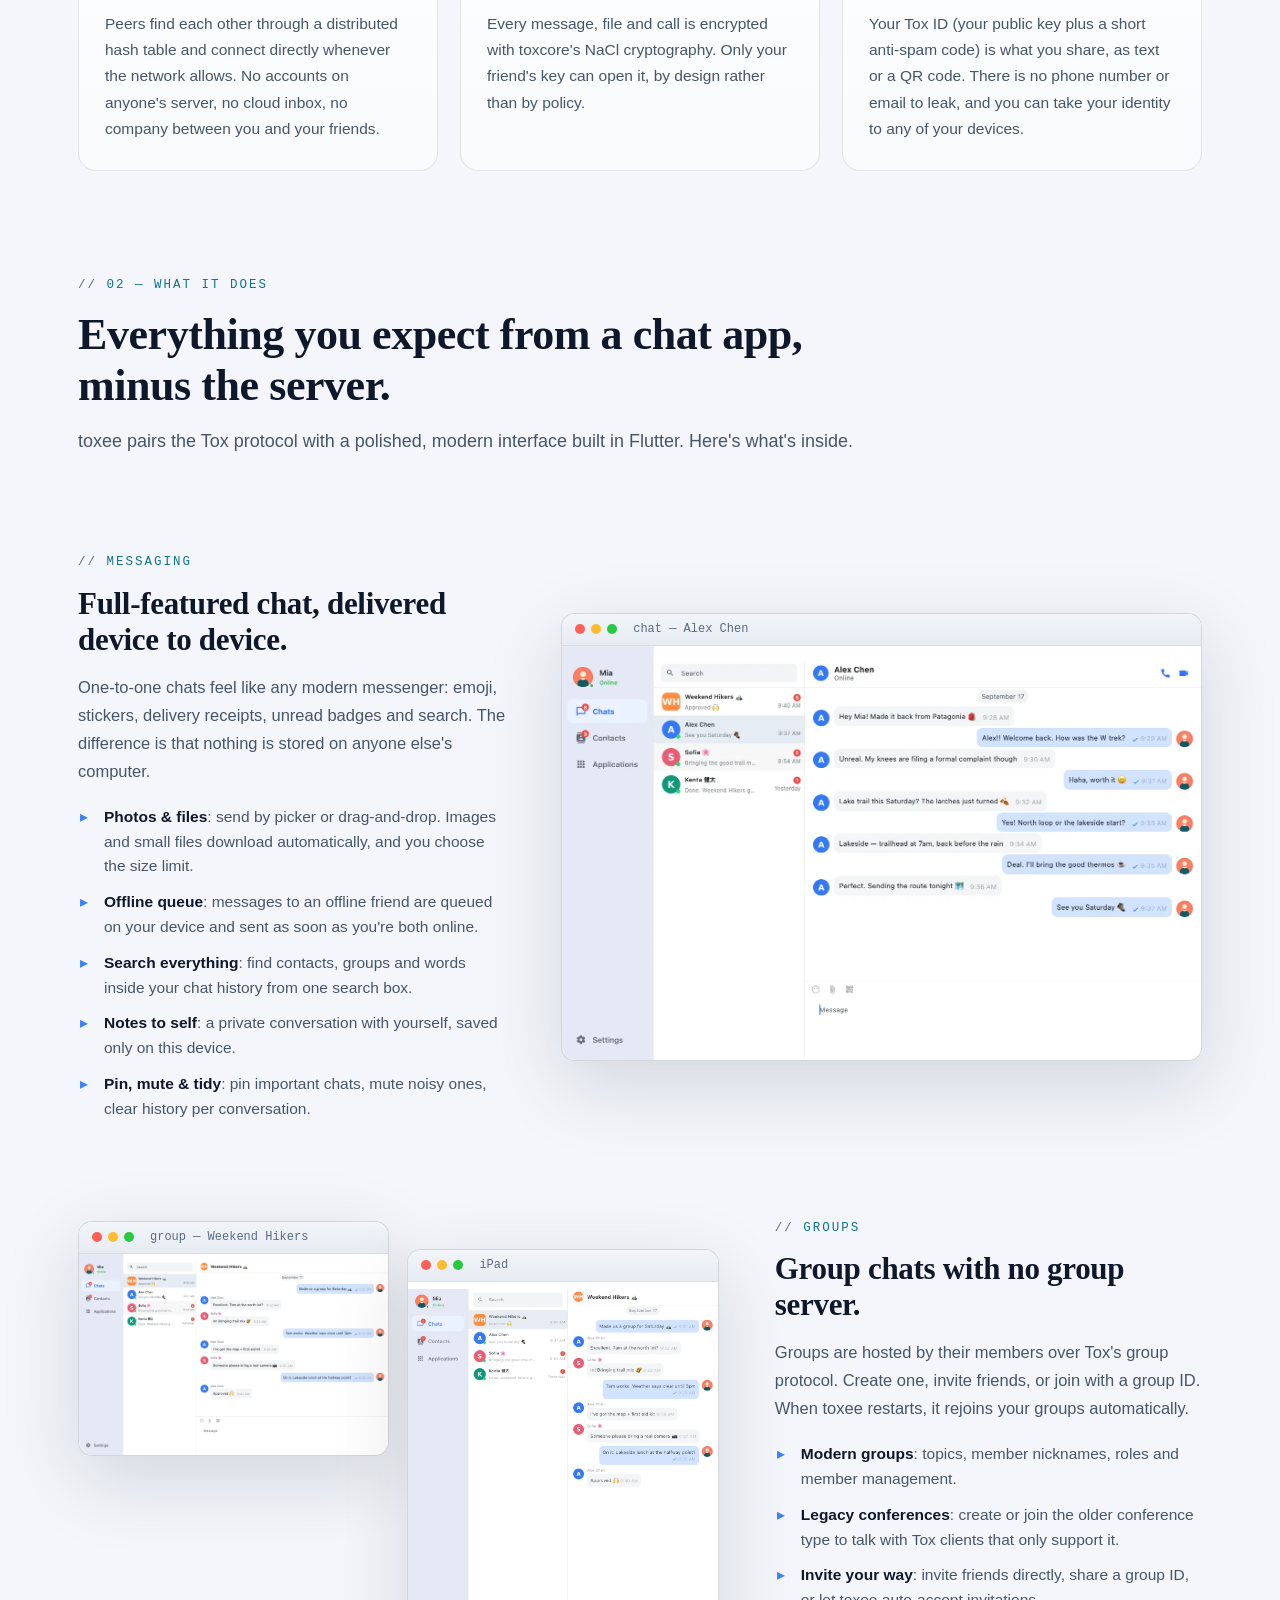
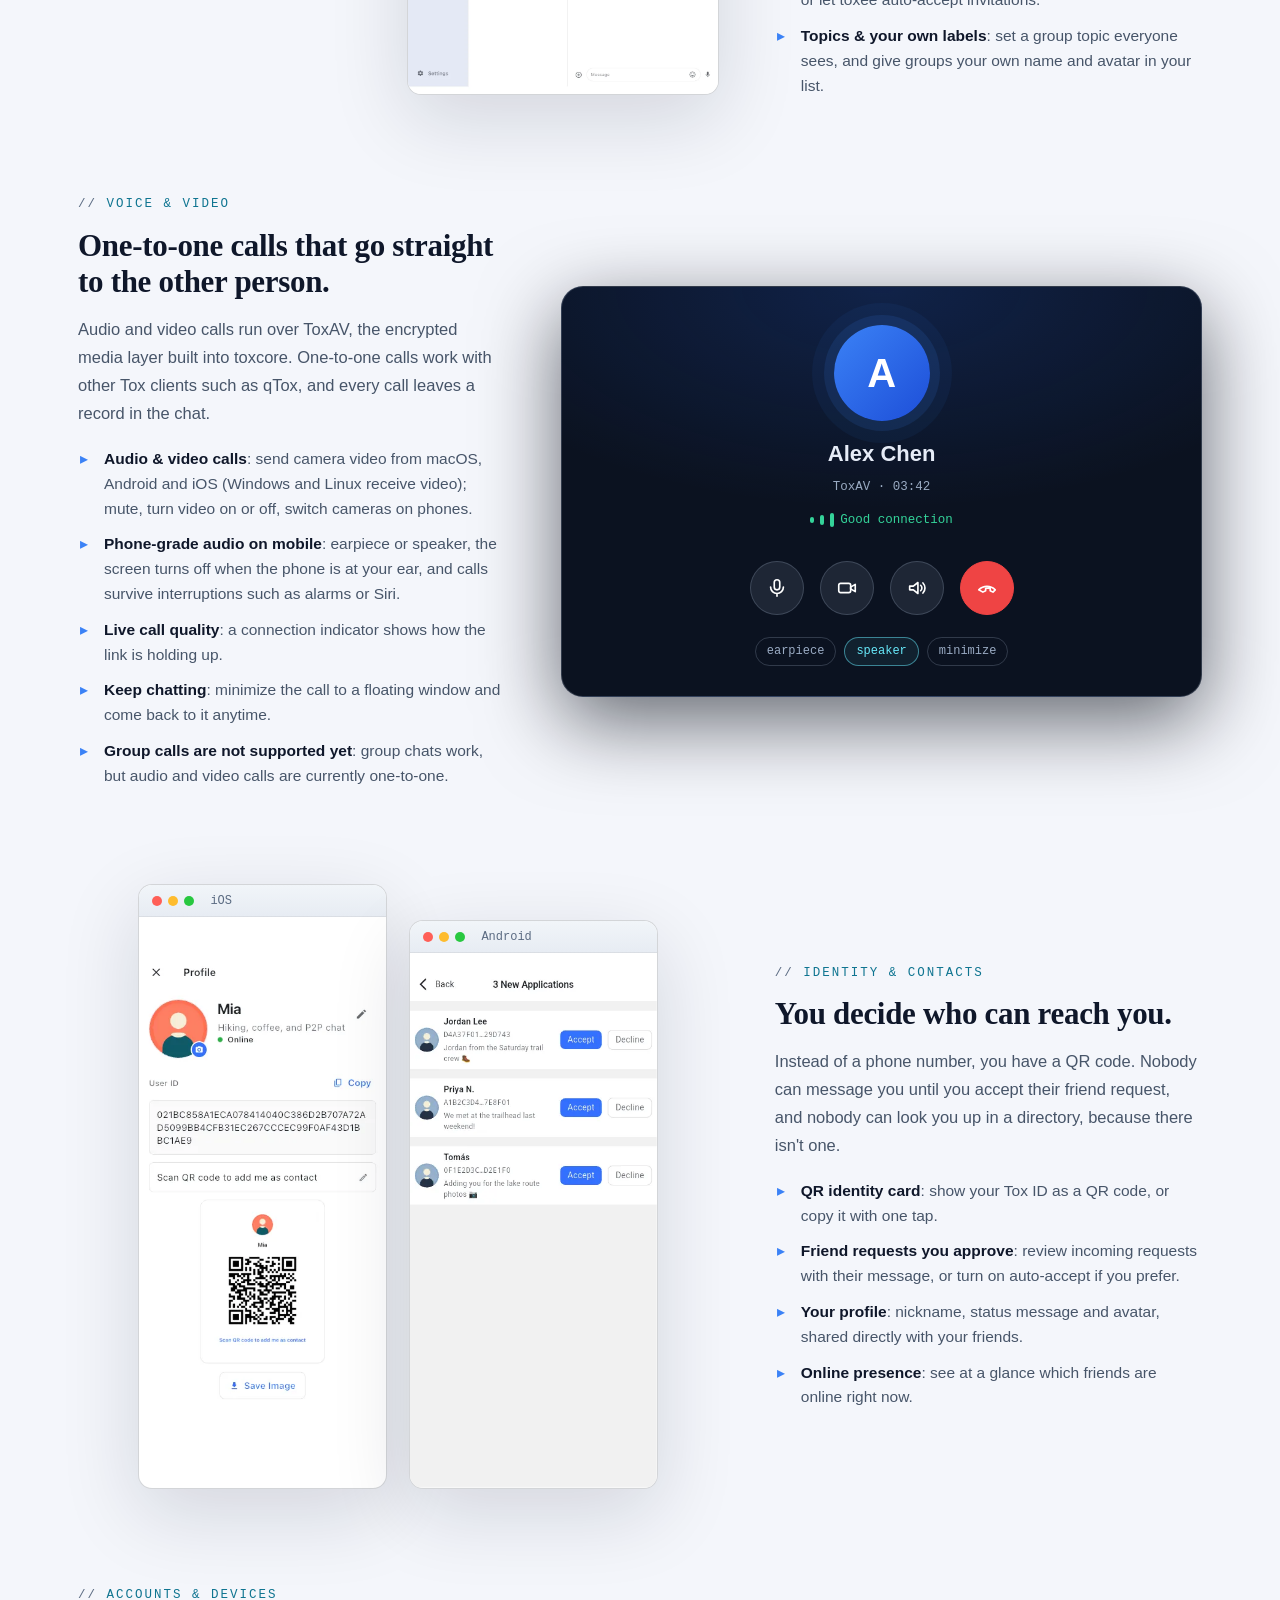
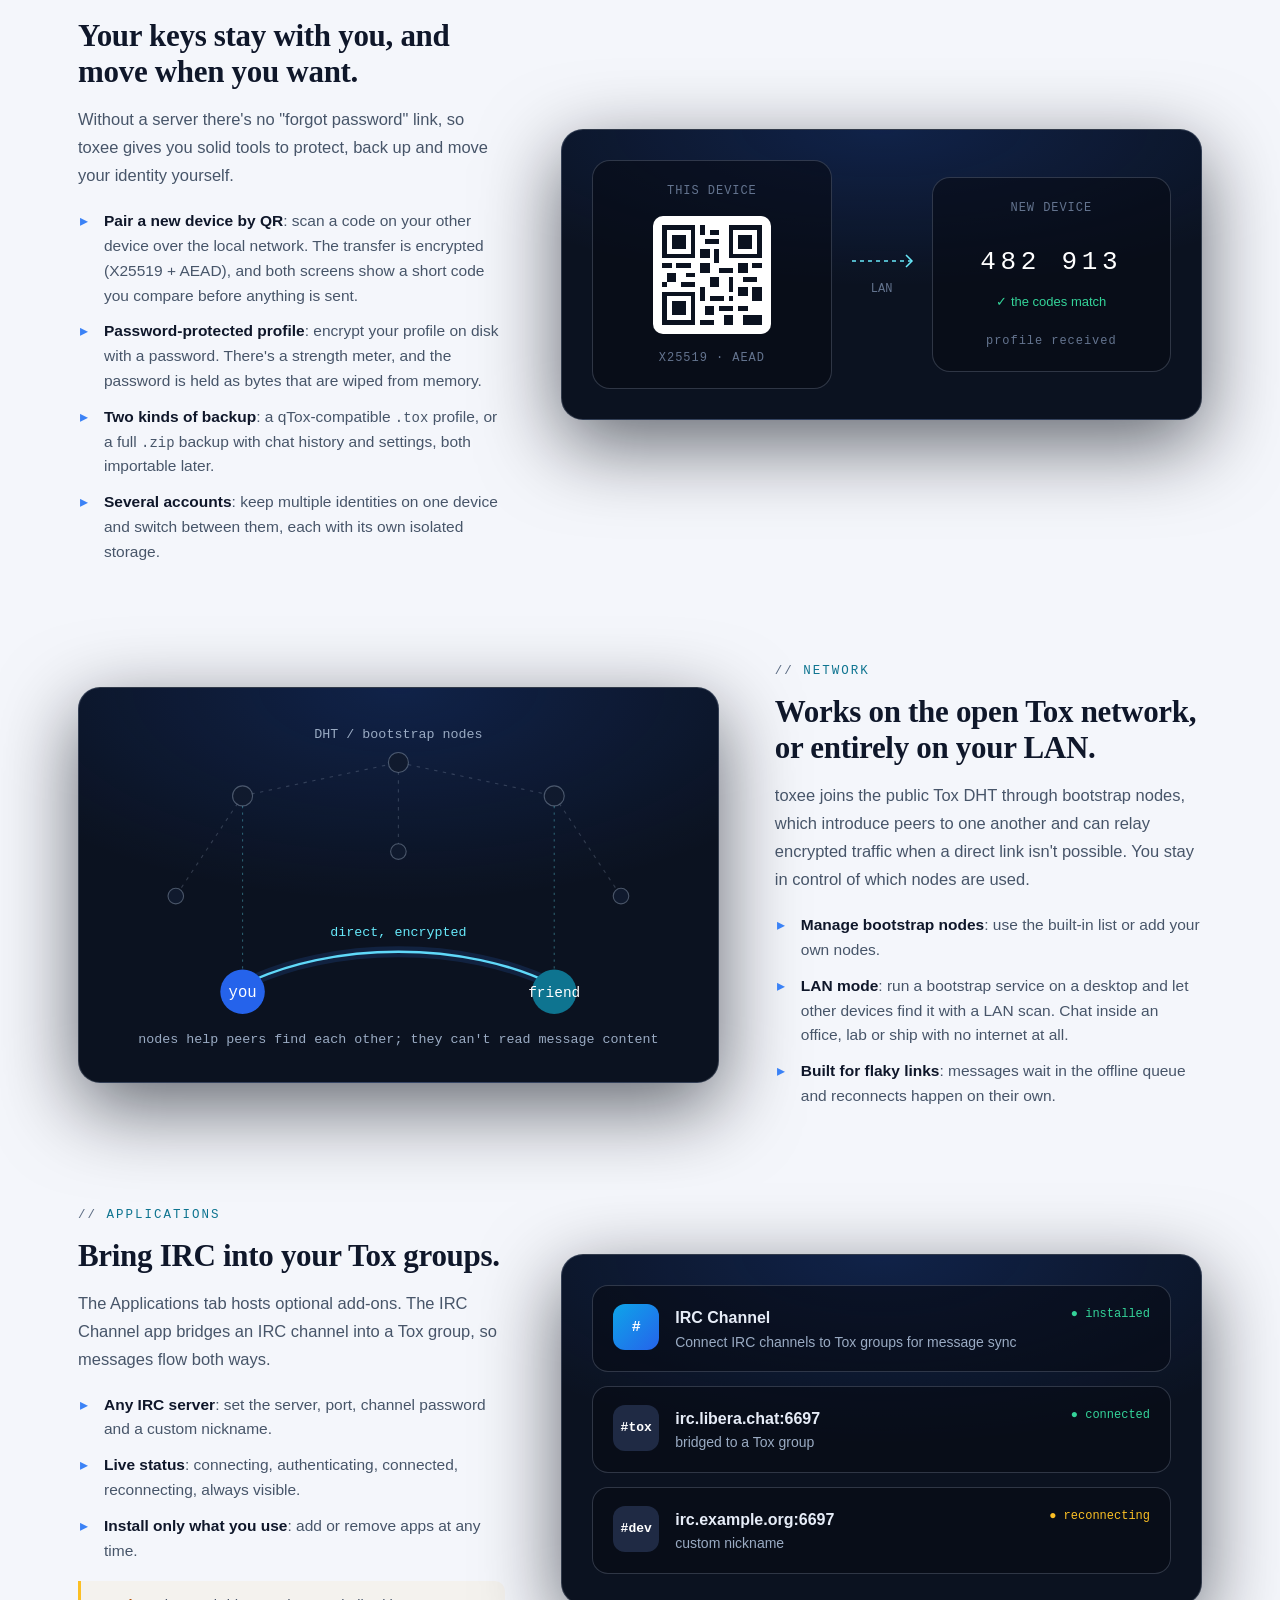
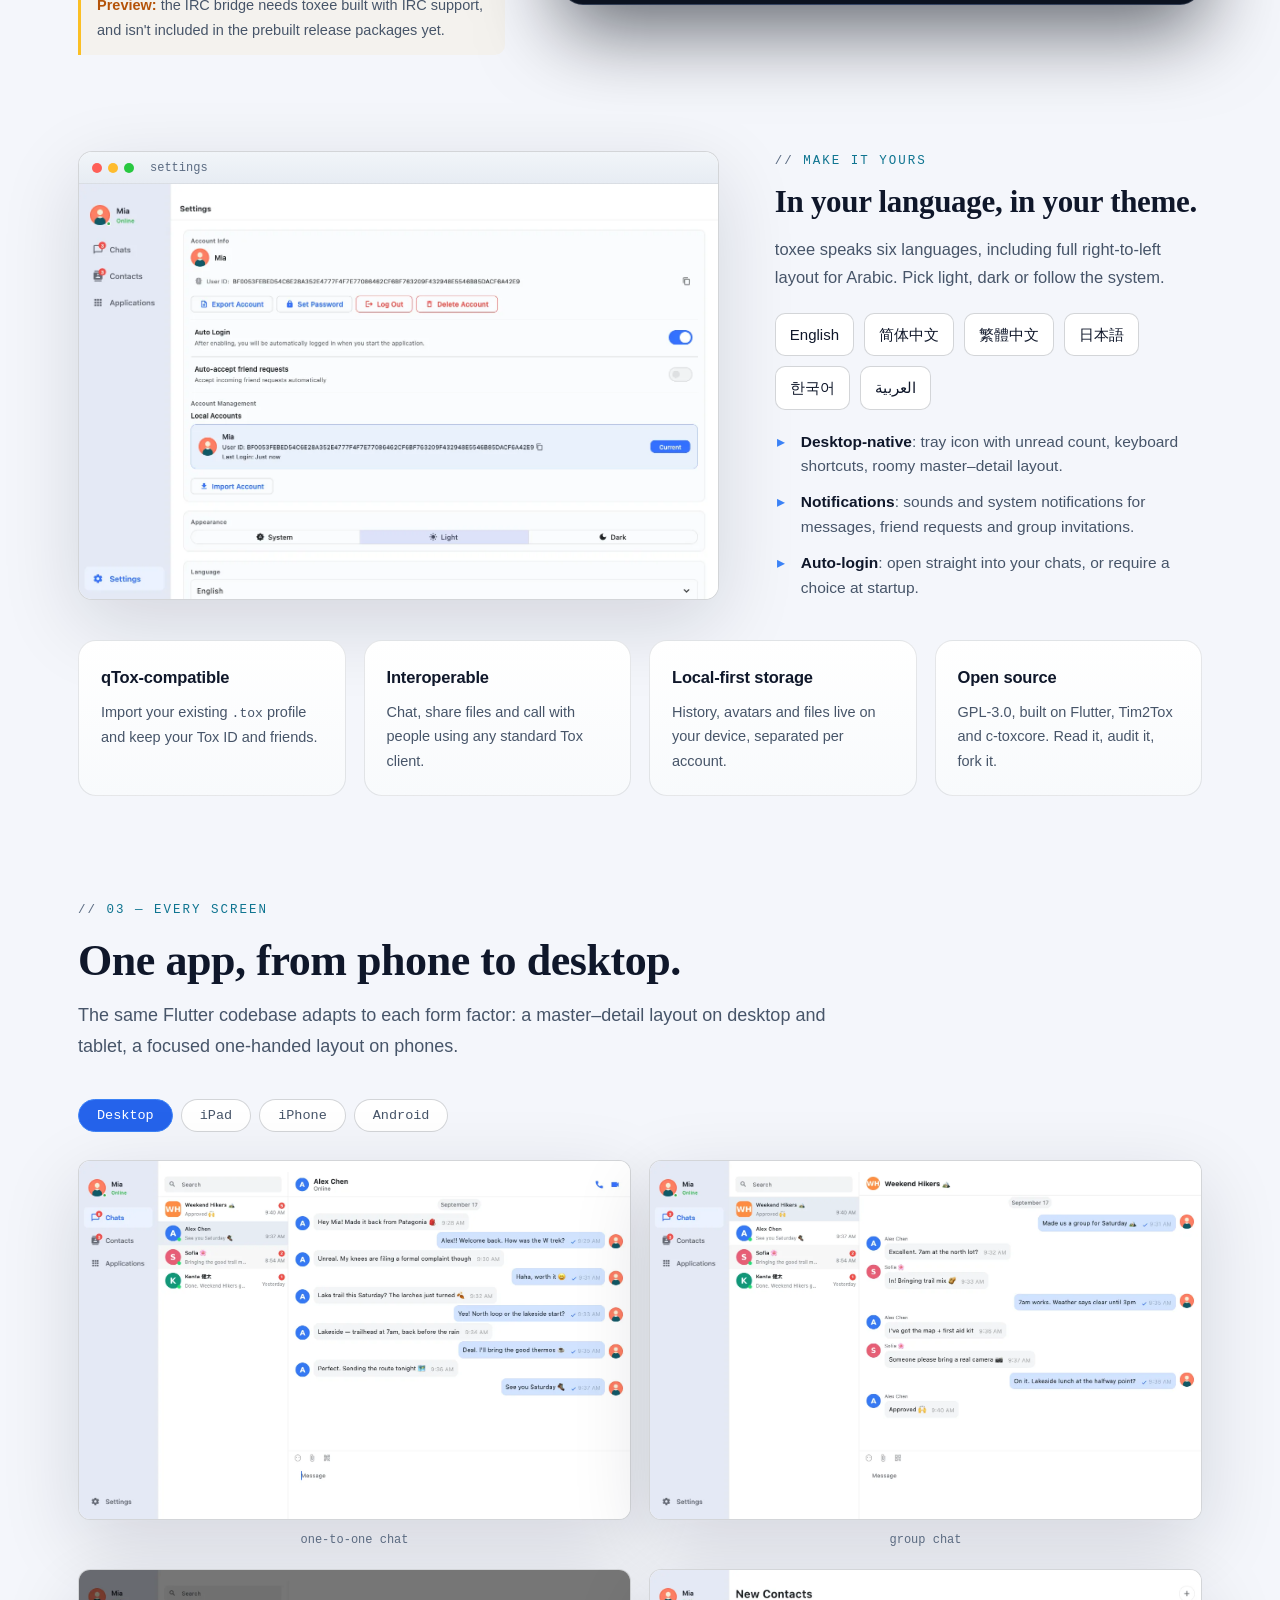
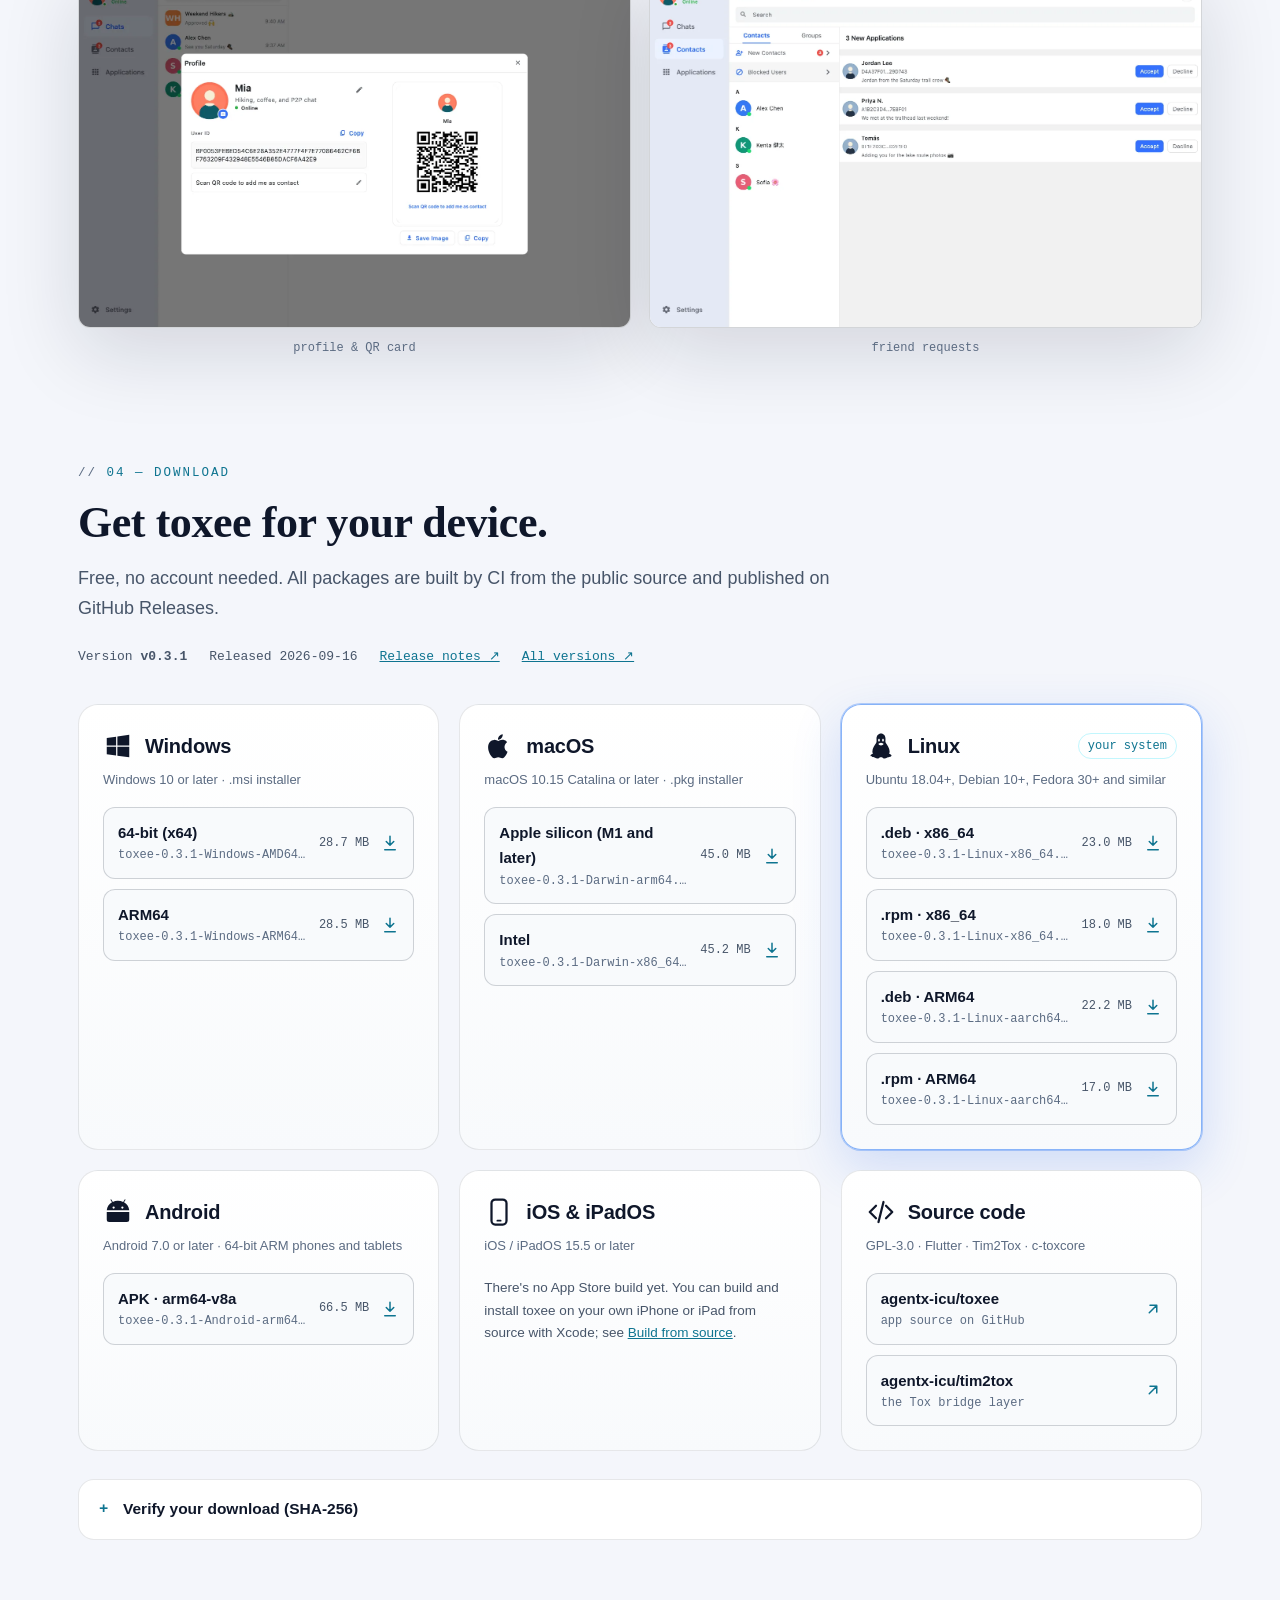
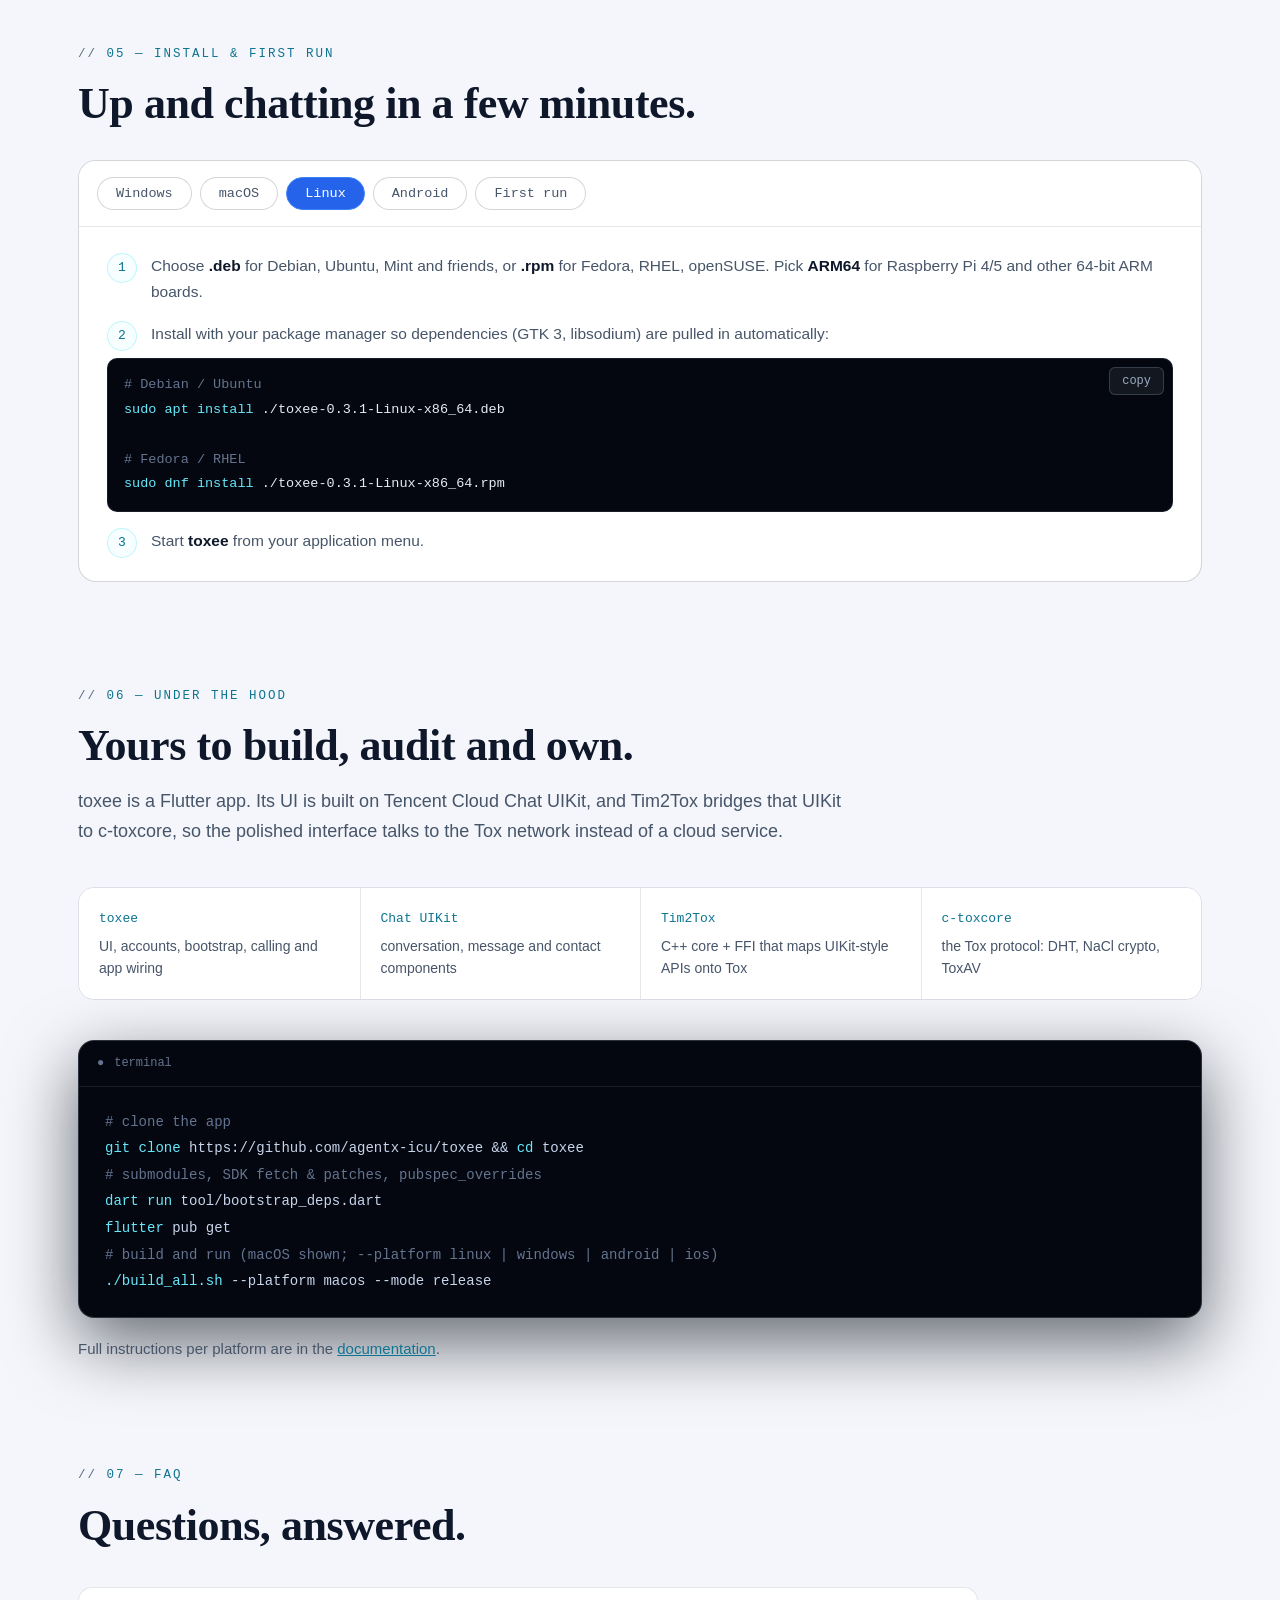
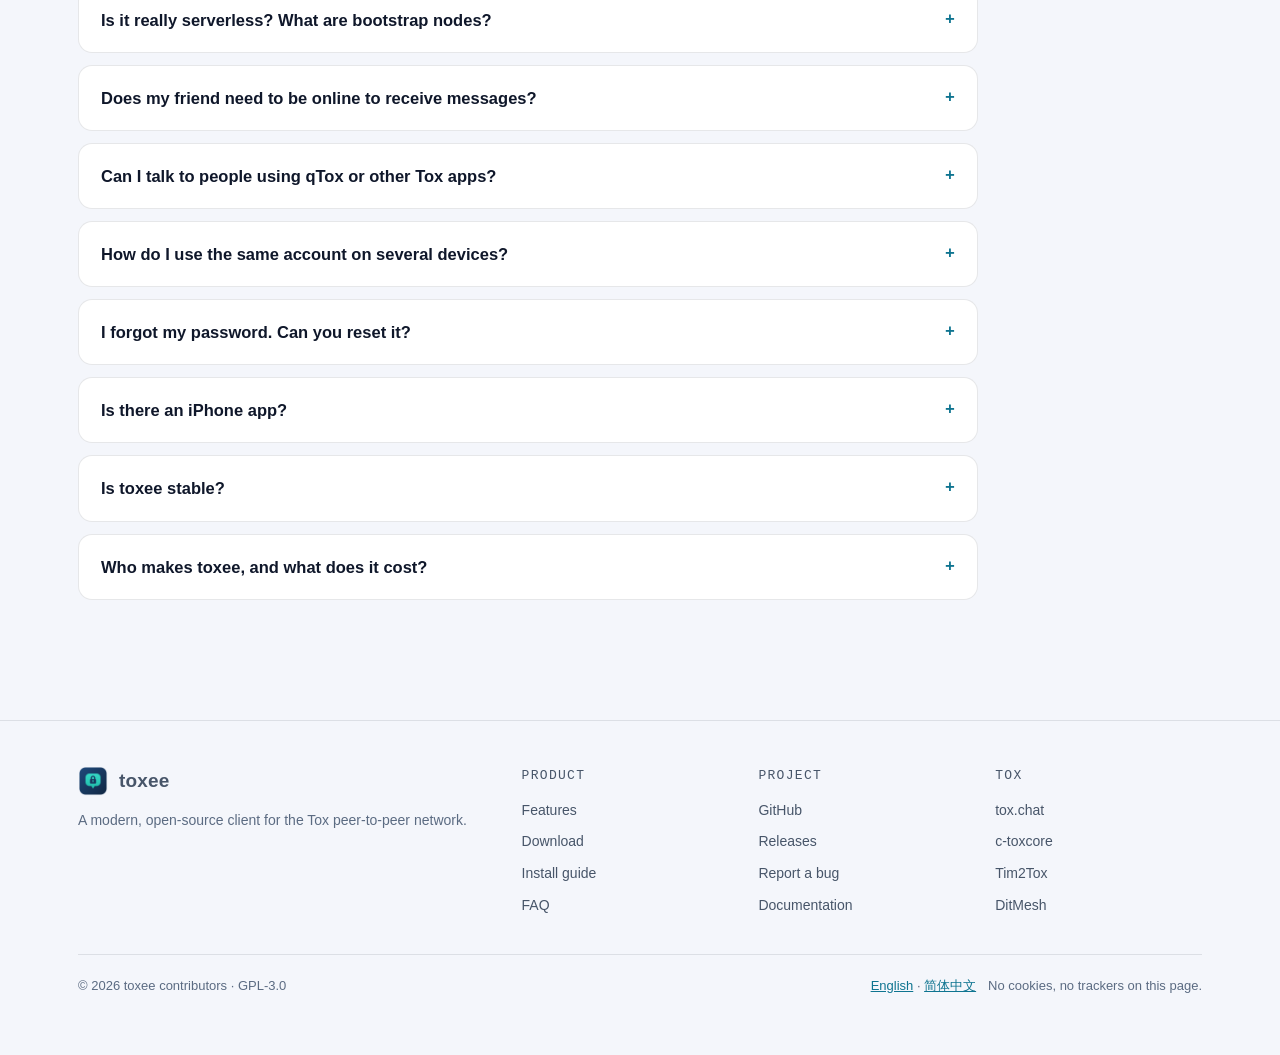
==== commit 81cd8ae9: "Add a sitemap and site checks, fix accessible names and the bilingual hero label Polish pass over th" ====
--- a/index.html
+++ b/index.html
@@ -57,6 +57,7 @@
 <link rel="stylesheet" href="assets/css/site.css">
 </head>
 <body>
+<a class="skip" href="#main"><span class="en">Skip to content</span><span class="zh">跳到正文</span></a>
 <div class="mesh" aria-hidden="true"></div>
 
 <!-- ====================================================== nav -->
@@ -72,7 +73,7 @@
       <a class="nav-a" href="#faq">FAQ</a>
     </div>
     <button class="lang-toggle" type="button" data-aria-en="切换到中文" data-aria-zh="Switch to English" aria-label="切换到中文"><span class="en">中文</span><span class="zh">EN</span></button>
-    <a class="gh" href="https://github.com/agentx-icu/toxee" rel="noopener">
+    <a class="gh" href="https://github.com/agentx-icu/toxee" rel="noopener" aria-label="toxee on GitHub">
       <svg width="16" height="16" viewBox="0 0 16 16" fill="currentColor" aria-hidden="true"><path d="M8 0C3.58 0 0 3.58 0 8c0 3.54 2.29 6.53 5.47 7.59.4.07.55-.17.55-.38 0-.19-.01-.82-.01-1.49-2.01.37-2.53-.49-2.69-.94-.09-.23-.48-.94-.82-1.130-.28-.15-.68-.52-.01-.53.63-.01 1.08.58 1.23.82.72 1.21 1.87.87 2.33.66.07-.52.28-.87.51-1.07-1.78-.2-3.64-.89-3.64-3.95 0-.87.31-1.59.82-2.15-.08-.2-.36-1.02.08-2.12 0 0 .67-.21 2.2.82.64-.18 1.32-.27 2-.27s1.36.09 2 .27c1.53-1.04 2.2-.82 2.2-.82.44 1.1.16 1.92.08 2.12.51.56.82 1.27.82 2.15 0 3.070-1.87 3.75-3.65 3.95.29.25.54.73.54 1.48 0 1.07-.01 1.93-.01 2.2 0 .21.15.46.55.38A8.01 8.01 0 0 0 16 8c0-4.42-3.58-8-8-8z"/></svg>
       <span>GitHub</span>
     </a>
@@ -96,7 +97,7 @@
         <a class="btn btn-blue btn-dl" id="hero-dl" href="#download">
           <span class="row">
             <svg viewBox="0 0 24 24" fill="none" stroke="currentColor" stroke-width="2" stroke-linecap="round" stroke-linejoin="round" aria-hidden="true"><path d="M12 3v12M7 10l5 5 5-5M5 21h14"/></svg>
-            <span class="hero-dl-label">Download toxee</span>
+            <span class="hero-dl-label"><span class="en">Download toxee</span><span class="zh">下载 toxee</span></span>
           </span>
           <small class="hero-dl-sub">v0.3.1</small>
         </a>
@@ -107,11 +108,11 @@
         <a href="#download"><span class="en">All platforms &amp; packages</span><span class="zh">全部平台与安装包</span></a> ·
         <a href="https://github.com/agentx-icu/toxee" rel="noopener"><span class="en">Source code</span><span class="zh">源代码</span></a>
       </div>
-      <a class="badge rise d5" data-release-link href="https://github.com/agentx-icu/toxee/releases"><b>●</b><span class="en">latest</span><span class="zh">最新版本</span> <span data-version>v0.3.1</span> · <span data-release-date>2026-09-16</span></a>
+      <a class="badge rise d5" data-release-link href="https://github.com/agentx-icu/toxee/releases/tag/v0.3.1"><b aria-hidden="true">●</b><span class="en">latest</span><span class="zh">最新版本</span> <span data-version>v0.3.1</span> · <span data-release-date>2026-09-16</span></a>
     </div>
     <div class="hero-shot rise d3">
       <div class="frame">
-        <img data-shot="quiet-modern.webp" src="assets/img/en/quiet-modern.webp" width="1586" height="992"
+        <img data-shot="quiet-modern.webp" src="assets/img/en/quiet-modern.webp" width="1586" height="992" fetchpriority="high"
              data-alt-en="toxee on desktop and mobile: a conversation list and a chat window side by side"
              data-alt-zh="toxee 桌面端与手机端：会话列表与聊天窗口并排"
              alt="toxee on desktop and mobile: a conversation list and a chat window side by side">
@@ -130,7 +131,7 @@
   </div>
 </header>
 
-<main>
+<main id="main">
 
 <!-- ====================================================== why -->
 <section id="why">
@@ -143,19 +144,19 @@
     <div class="grid3">
       <div class="card">
         <span class="tag">DHT</span>
-        <div class="ic"><svg viewBox="0 0 24 24"><circle cx="5" cy="6" r="2.2"/><circle cx="19" cy="5" r="2.2"/><circle cx="12" cy="19" r="2.2"/><circle cx="20" cy="15" r="2.2"/><path d="M7 7l4 10M17.2 6.2L13.5 17M14 18.6l4.2-2.6"/></svg></div>
+        <div class="ic"><svg viewBox="0 0 24 24" aria-hidden="true"><circle cx="5" cy="6" r="2.2"/><circle cx="19" cy="5" r="2.2"/><circle cx="12" cy="19" r="2.2"/><circle cx="20" cy="15" r="2.2"/><path d="M7 7l4 10M17.2 6.2L13.5 17M14 18.6l4.2-2.6"/></svg></div>
         <h3><span class="en">Pure peer-to-peer</span><span class="zh">纯粹的点对点</span></h3>
         <p><span class="en">Peers find each other through a distributed hash table and connect directly whenever the network allows. No accounts on anyone's server, no cloud inbox, no company between you and your friends.</span><span class="zh">节点通过分布式哈希表互相发现，网络条件允许时直接连接。没有注册在别人服务器上的账号，没有云端收件箱，你和朋友之间没有任何公司。</span></p>
       </div>
       <div class="card">
         <span class="tag">NaCl</span>
-        <div class="ic"><svg viewBox="0 0 24 24"><rect x="5" y="10" width="14" height="10" rx="2"/><path d="M8 10V7a4 4 0 0 1 8 0v3"/><circle cx="12" cy="15" r="1.6"/></svg></div>
+        <div class="ic"><svg viewBox="0 0 24 24" aria-hidden="true"><rect x="5" y="10" width="14" height="10" rx="2"/><path d="M8 10V7a4 4 0 0 1 8 0v3"/><circle cx="12" cy="15" r="1.6"/></svg></div>
         <h3><span class="en">Encrypted end to end</span><span class="zh">端到端加密</span></h3>
         <p><span class="en">Every message, file and call is encrypted with toxcore's NaCl cryptography. Only your friend's key can open it, by design rather than by policy.</span><span class="zh">每条消息、每个文件、每次通话都由 toxcore 的 NaCl 加密。只有对方的密钥能解开——这是设计使然，而非政策承诺。</span></p>
       </div>
       <div class="card">
         <span class="tag">76-HEX</span>
-        <div class="ic"><svg viewBox="0 0 24 24"><rect x="4" y="4" width="7" height="7" rx="1"/><rect x="13" y="4" width="3" height="3"/><rect x="17" y="7" width="3" height="3"/><rect x="4" y="13" width="3" height="3"/><rect x="7" y="17" width="3" height="3"/><rect x="13" y="13" width="7" height="7" rx="1"/></svg></div>
+        <div class="ic"><svg viewBox="0 0 24 24" aria-hidden="true"><rect x="4" y="4" width="7" height="7" rx="1"/><rect x="13" y="4" width="3" height="3"/><rect x="17" y="7" width="3" height="3"/><rect x="4" y="13" width="3" height="3"/><rect x="7" y="17" width="3" height="3"/><rect x="13" y="13" width="7" height="7" rx="1"/></svg></div>
         <h3><span class="en">Identity without sign-up</span><span class="zh">无需注册的身份</span></h3>
         <p><span class="en">Your Tox ID (your public key plus a short anti-spam code) is what you share, as text or a QR code. There is no phone number or email to leak, and you can take your identity to any of your devices.</span><span class="zh">你的 Tox ID（公钥加一段防骚扰码）就是你分享给别人的全部，可以用文本或二维码。没有可泄露的手机号或邮箱，身份可以随你带到任何设备。</span></p>
       </div>
@@ -187,7 +188,7 @@
         </ul>
       </div>
       <div class="frame">
-        <div class="bar"><i></i><i></i><i></i><b><span class="en">chat — Alex Chen</span><span class="zh">聊天 — 陈亮</span></b></div>
+        <div class="bar" aria-hidden="true"><i></i><i></i><i></i><b><span class="en">chat — Alex Chen</span><span class="zh">聊天 — 陈亮</span></b></div>
         <img data-shot="desktop/c2c.webp" src="assets/img/en/desktop/c2c.webp" width="1400" height="909" loading="lazy"
              data-alt-en="toxee desktop: one-to-one chat with delivery ticks and emoji" data-alt-zh="toxee 桌面端：带送达标记与表情的一对一聊天"
              alt="toxee desktop: one-to-one chat with delivery ticks and emoji">
@@ -198,12 +199,12 @@
     <div class="feat flip">
       <div class="duo">
         <div class="frame">
-          <div class="bar"><i></i><i></i><i></i><b><span class="en">group — Weekend Hikers</span><span class="zh">群聊 — 周末徒步队</span></b></div>
+          <div class="bar" aria-hidden="true"><i></i><i></i><i></i><b><span class="en">group — Weekend Hikers</span><span class="zh">群聊 — 周末徒步队</span></b></div>
           <img data-shot="desktop/group_chat.webp" src="assets/img/en/desktop/group_chat.webp" width="1400" height="909" loading="lazy"
                data-alt-en="toxee desktop: a group chat with several members" data-alt-zh="toxee 桌面端：多人群聊" alt="toxee desktop: a group chat with several members">
         </div>
         <div class="frame">
-          <div class="bar"><i></i><i></i><i></i><b>iPad</b></div>
+          <div class="bar" aria-hidden="true"><i></i><i></i><i></i><b>iPad</b></div>
           <img data-shot="ipad/group_chat.webp" src="assets/img/en/ipad/group_chat.webp" width="1032" height="1376" loading="lazy"
                data-alt-en="toxee on iPad: group chat in a split view" data-alt-zh="toxee iPad 版：分栏布局中的群聊" alt="toxee on iPad: group chat in a split view">
         </div>
@@ -260,12 +261,12 @@
     <div class="feat flip">
       <div class="phone-duo">
         <div class="frame">
-          <div class="bar"><i></i><i></i><i></i><b>iOS</b></div>
+          <div class="bar" aria-hidden="true"><i></i><i></i><i></i><b>iOS</b></div>
           <img data-shot="ios/self_profile.webp" src="assets/img/en/ios/self_profile.webp" width="402" height="874" loading="lazy"
                data-alt-en="toxee on iPhone: profile with a QR code of the Tox ID" data-alt-zh="toxee iPhone 版：带 Tox ID 二维码的个人资料" alt="toxee on iPhone: profile with a QR code of the Tox ID">
         </div>
         <div class="frame">
-          <div class="bar"><i></i><i></i><i></i><b>Android</b></div>
+          <div class="bar" aria-hidden="true"><i></i><i></i><i></i><b>Android</b></div>
           <img data-shot="android/new_application.webp" src="assets/img/en/android/new_application.webp" width="412" height="891" loading="lazy"
                data-alt-en="toxee on Android: a friend request waiting for approval" data-alt-zh="toxee Android 版：等待通过的好友申请" alt="toxee on Android: a friend request waiting for approval">
         </div>
@@ -384,7 +385,7 @@
     <!-- personalisation -->
     <div class="feat flip">
       <div class="frame">
-        <div class="bar"><i></i><i></i><i></i><b><span class="en">settings</span><span class="zh">设置</span></b></div>
+        <div class="bar" aria-hidden="true"><i></i><i></i><i></i><b><span class="en">settings</span><span class="zh">设置</span></b></div>
         <img data-shot="desktop/settings.webp" src="assets/img/en/desktop/settings.webp" width="1400" height="909" loading="lazy"
              data-alt-en="toxee settings: account, auto-login, theme and language" data-alt-zh="toxee 设置：账号、自动登录、主题与语言" alt="toxee settings: account, auto-login, theme and language">
       </div>
@@ -480,10 +481,10 @@
         <div class="pkgs">
           <a class="pkg" data-pkg="Windows-AMD64.msi" href="https://github.com/agentx-icu/toxee/releases/download/v0.3.1/toxee-0.3.1-Windows-AMD64.msi">
             <span class="pi"><span class="pn"><span class="en">64-bit (x64)</span><span class="zh">64 位 (x64)</span></span><span class="pf">toxee-0.3.1-Windows-AMD64.msi</span></span><span class="ps">28.7 MB</span>
-            <svg viewBox="0 0 24 24"><path d="M12 3v12M7 10l5 5 5-5M5 21h14"/></svg></a>
+            <svg viewBox="0 0 24 24" aria-hidden="true"><path d="M12 3v12M7 10l5 5 5-5M5 21h14"/></svg></a>
           <a class="pkg" data-pkg="Windows-ARM64.msi" href="https://github.com/agentx-icu/toxee/releases/download/v0.3.1/toxee-0.3.1-Windows-ARM64.msi">
             <span class="pi"><span class="pn">ARM64</span><span class="pf">toxee-0.3.1-Windows-ARM64.msi</span></span><span class="ps">28.5 MB</span>
-            <svg viewBox="0 0 24 24"><path d="M12 3v12M7 10l5 5 5-5M5 21h14"/></svg></a>
+            <svg viewBox="0 0 24 24" aria-hidden="true"><path d="M12 3v12M7 10l5 5 5-5M5 21h14"/></svg></a>
         </div>
       </div>
       <!-- macOS -->
@@ -496,10 +497,10 @@
         <div class="pkgs">
           <a class="pkg" data-pkg="Darwin-arm64.pkg" href="https://github.com/agentx-icu/toxee/releases/download/v0.3.1/toxee-0.3.1-Darwin-arm64.pkg">
             <span class="pi"><span class="pn"><span class="en">Apple silicon (M1 and later)</span><span class="zh">Apple 芯片 (M1 及以后)</span></span><span class="pf">toxee-0.3.1-Darwin-arm64.pkg</span></span><span class="ps">45.0 MB</span>
-            <svg viewBox="0 0 24 24"><path d="M12 3v12M7 10l5 5 5-5M5 21h14"/></svg></a>
+            <svg viewBox="0 0 24 24" aria-hidden="true"><path d="M12 3v12M7 10l5 5 5-5M5 21h14"/></svg></a>
           <a class="pkg" data-pkg="Darwin-x86_64.pkg" href="https://github.com/agentx-icu/toxee/releases/download/v0.3.1/toxee-0.3.1-Darwin-x86_64.pkg">
             <span class="pi"><span class="pn"><span class="en">Intel</span><span class="zh">Intel 芯片</span></span><span class="pf">toxee-0.3.1-Darwin-x86_64.pkg</span></span><span class="ps">45.2 MB</span>
-            <svg viewBox="0 0 24 24"><path d="M12 3v12M7 10l5 5 5-5M5 21h14"/></svg></a>
+            <svg viewBox="0 0 24 24" aria-hidden="true"><path d="M12 3v12M7 10l5 5 5-5M5 21h14"/></svg></a>
         </div>
       </div>
       <!-- Linux -->
@@ -512,16 +513,16 @@
         <div class="pkgs">
           <a class="pkg" data-pkg="Linux-x86_64.deb" href="https://github.com/agentx-icu/toxee/releases/download/v0.3.1/toxee-0.3.1-Linux-x86_64.deb">
             <span class="pi"><span class="pn">.deb · x86_64</span><span class="pf">toxee-0.3.1-Linux-x86_64.deb</span></span><span class="ps">23.0 MB</span>
-            <svg viewBox="0 0 24 24"><path d="M12 3v12M7 10l5 5 5-5M5 21h14"/></svg></a>
+            <svg viewBox="0 0 24 24" aria-hidden="true"><path d="M12 3v12M7 10l5 5 5-5M5 21h14"/></svg></a>
           <a class="pkg" data-pkg="Linux-x86_64.rpm" href="https://github.com/agentx-icu/toxee/releases/download/v0.3.1/toxee-0.3.1-Linux-x86_64.rpm">
             <span class="pi"><span class="pn">.rpm · x86_64</span><span class="pf">toxee-0.3.1-Linux-x86_64.rpm</span></span><span class="ps">18.0 MB</span>
-            <svg viewBox="0 0 24 24"><path d="M12 3v12M7 10l5 5 5-5M5 21h14"/></svg></a>
+            <svg viewBox="0 0 24 24" aria-hidden="true"><path d="M12 3v12M7 10l5 5 5-5M5 21h14"/></svg></a>
           <a class="pkg" data-pkg="Linux-aarch64.deb" href="https://github.com/agentx-icu/toxee/releases/download/v0.3.1/toxee-0.3.1-Linux-aarch64.deb">
             <span class="pi"><span class="pn">.deb · ARM64</span><span class="pf">toxee-0.3.1-Linux-aarch64.deb</span></span><span class="ps">22.2 MB</span>
-            <svg viewBox="0 0 24 24"><path d="M12 3v12M7 10l5 5 5-5M5 21h14"/></svg></a>
+            <svg viewBox="0 0 24 24" aria-hidden="true"><path d="M12 3v12M7 10l5 5 5-5M5 21h14"/></svg></a>
           <a class="pkg" data-pkg="Linux-aarch64.rpm" href="https://github.com/agentx-icu/toxee/releases/download/v0.3.1/toxee-0.3.1-Linux-aarch64.rpm">
             <span class="pi"><span class="pn">.rpm · ARM64</span><span class="pf">toxee-0.3.1-Linux-aarch64.rpm</span></span><span class="ps">17.0 MB</span>
-            <svg viewBox="0 0 24 24"><path d="M12 3v12M7 10l5 5 5-5M5 21h14"/></svg></a>
+            <svg viewBox="0 0 24 24" aria-hidden="true"><path d="M12 3v12M7 10l5 5 5-5M5 21h14"/></svg></a>
         </div>
       </div>
       <!-- Android -->
@@ -534,7 +535,7 @@
         <div class="pkgs">
           <a class="pkg" data-pkg="Android-arm64.apk" href="https://github.com/agentx-icu/toxee/releases/download/v0.3.1/toxee-0.3.1-Android-arm64.apk">
             <span class="pi"><span class="pn">APK · arm64-v8a</span><span class="pf">toxee-0.3.1-Android-arm64.apk</span></span><span class="ps">66.5 MB</span>
-            <svg viewBox="0 0 24 24"><path d="M12 3v12M7 10l5 5 5-5M5 21h14"/></svg></a>
+            <svg viewBox="0 0 24 24" aria-hidden="true"><path d="M12 3v12M7 10l5 5 5-5M5 21h14"/></svg></a>
         </div>
       </div>
       <!-- iOS -->
@@ -556,10 +557,10 @@
         <div class="pkgs">
           <a class="pkg" href="https://github.com/agentx-icu/toxee" rel="noopener">
             <span class="pi"><span class="pn">agentx-icu/toxee</span><span class="pf"><span class="en">app source on GitHub</span><span class="zh">GitHub 上的应用源码</span></span></span>
-            <svg viewBox="0 0 24 24"><path d="M7 17L17 7M8 7h9v9"/></svg></a>
+            <svg viewBox="0 0 24 24" aria-hidden="true"><path d="M7 17L17 7M8 7h9v9"/></svg></a>
           <a class="pkg" href="https://github.com/agentx-icu/tim2tox" rel="noopener">
             <span class="pi"><span class="pn">agentx-icu/tim2tox</span><span class="pf"><span class="en">the Tox bridge layer</span><span class="zh">Tox 桥接层</span></span></span>
-            <svg viewBox="0 0 24 24"><path d="M7 17L17 7M8 7h9v9"/></svg></a>
+            <svg viewBox="0 0 24 24" aria-hidden="true"><path d="M7 17L17 7M8 7h9v9"/></svg></a>
         </div>
       </div>
     </div>
@@ -568,7 +569,7 @@
       <summary><span class="en">Verify your download (SHA-256)</span><span class="zh">校验下载文件（SHA-256）</span></summary>
       <div class="vb">
         <p><span class="en">Each release ships a <a data-sums-link href="https://github.com/agentx-icu/toxee/releases/download/v0.3.1/SHA256SUMS.txt">SHA256SUMS.txt</a>. Compare it with the hash of the file you downloaded: <code>shasum -a 256 &lt;file&gt;</code> on macOS, <code>sha256sum &lt;file&gt;</code> on Linux, <code>Get-FileHash &lt;file&gt;</code> in PowerShell.</span><span class="zh">每个版本都附带 <a data-sums-link href="https://github.com/agentx-icu/toxee/releases/download/v0.3.1/SHA256SUMS.txt">SHA256SUMS.txt</a>。将它与你下载文件的哈希比对：macOS 用 <code>shasum -a 256 &lt;文件&gt;</code>，Linux 用 <code>sha256sum &lt;文件&gt;</code>，PowerShell 用 <code>Get-FileHash &lt;文件&gt;</code>。</span></p>
-        <div class="sums" id="sums"></div>
+        <div class="sums" id="sums" tabindex="0"></div>
       </div>
     </details>
   </div>
@@ -760,6 +761,7 @@
           <li><a href="https://tox.chat" rel="noopener">tox.chat</a></li>
           <li><a href="https://github.com/TokTok/c-toxcore" rel="noopener">c-toxcore</a></li>
           <li><a href="https://github.com/agentx-icu/tim2tox" rel="noopener">Tim2Tox</a></li>
+          <li><a href="https://ditmesh.agentx.icu/" rel="noopener">DitMesh</a></li>
         </ul>
       </div>
     </div>
--- a/assets/css/site.css
+++ b/assets/css/site.css
@@ -55,6 +55,8 @@
 img{max-width:100%}
 code,kbd{font-family:var(--mono);font-size:.9em}
 :focus-visible{outline:2px solid var(--cyan);outline-offset:3px;border-radius:6px}
+.skip{position:absolute;left:12px;top:-60px;z-index:100;background:var(--blue-deep);color:#fff;padding:8px 14px;border-radius:8px}
+.skip:focus{top:12px}
 
 /* bilingual: both languages live in the markup, the root attribute picks one */
 html[data-lang="en"] .zh,html[data-lang="zh"] .en{display:none !important}
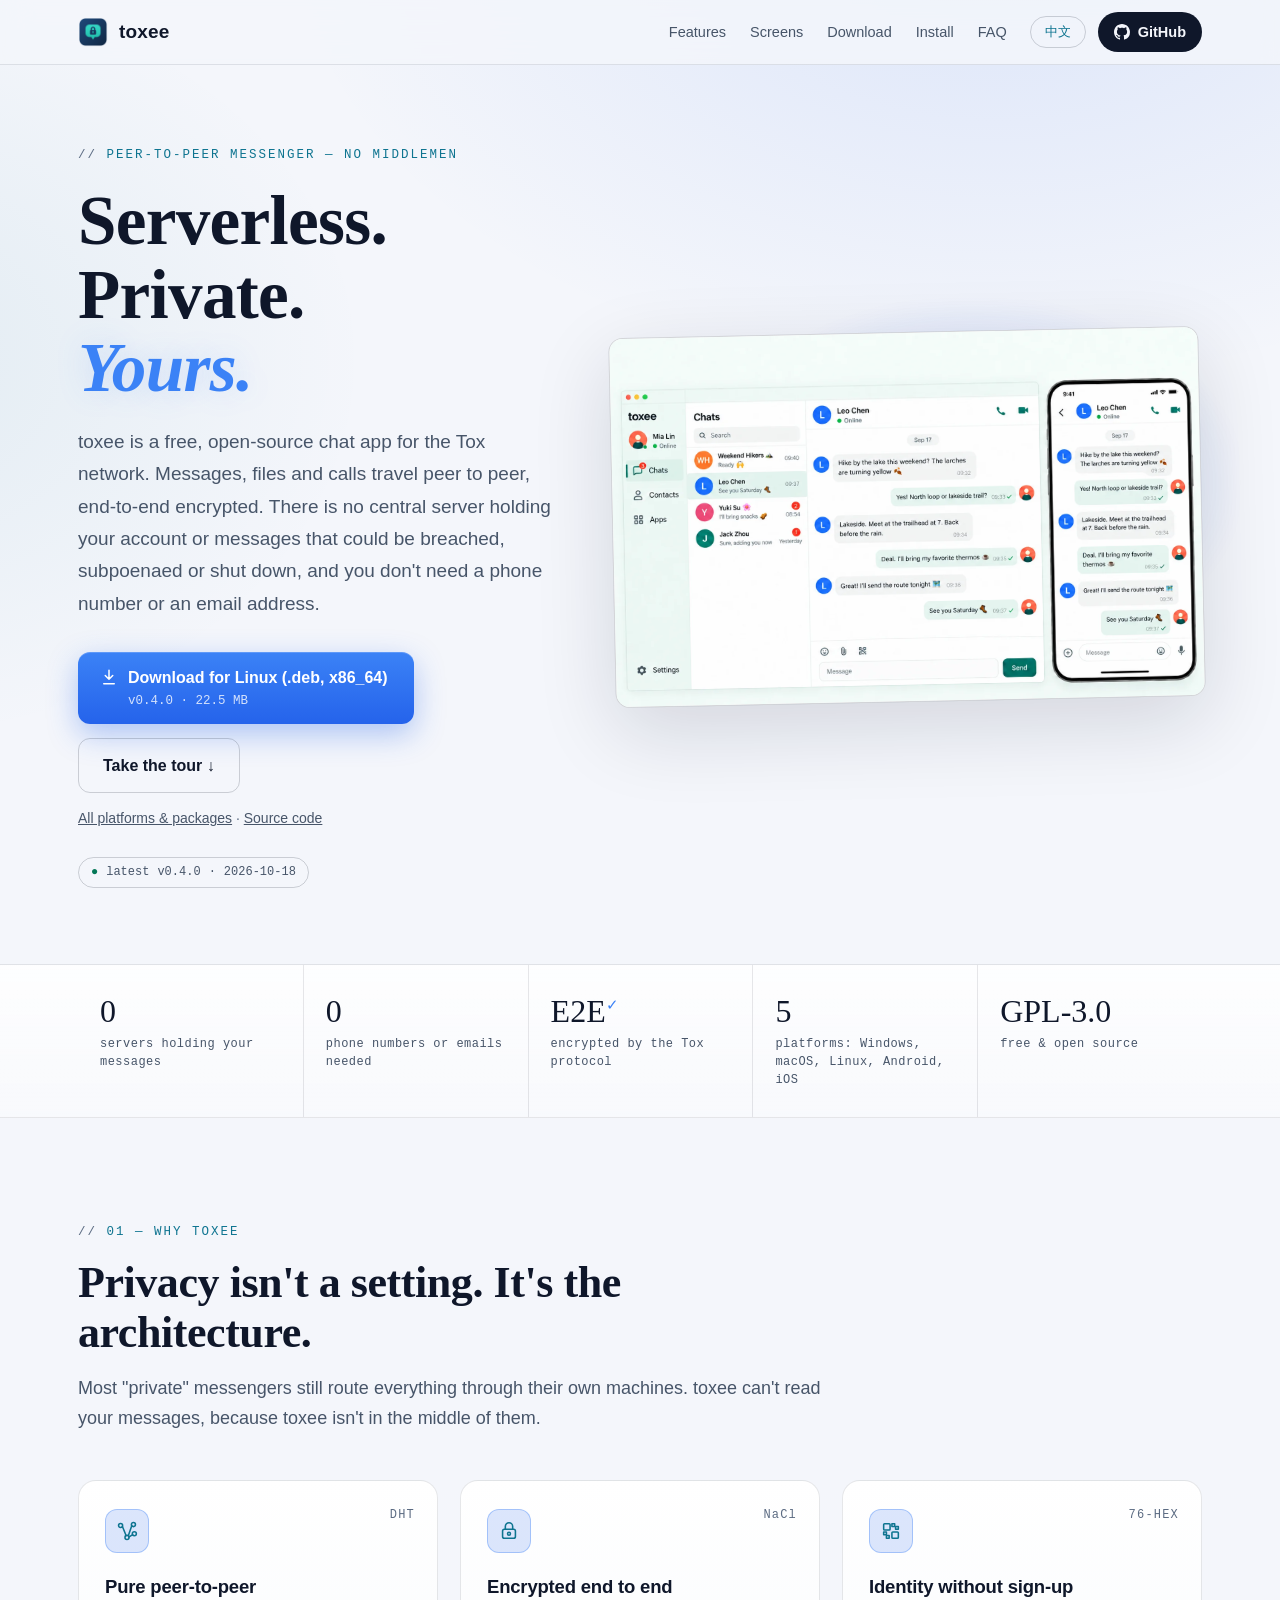
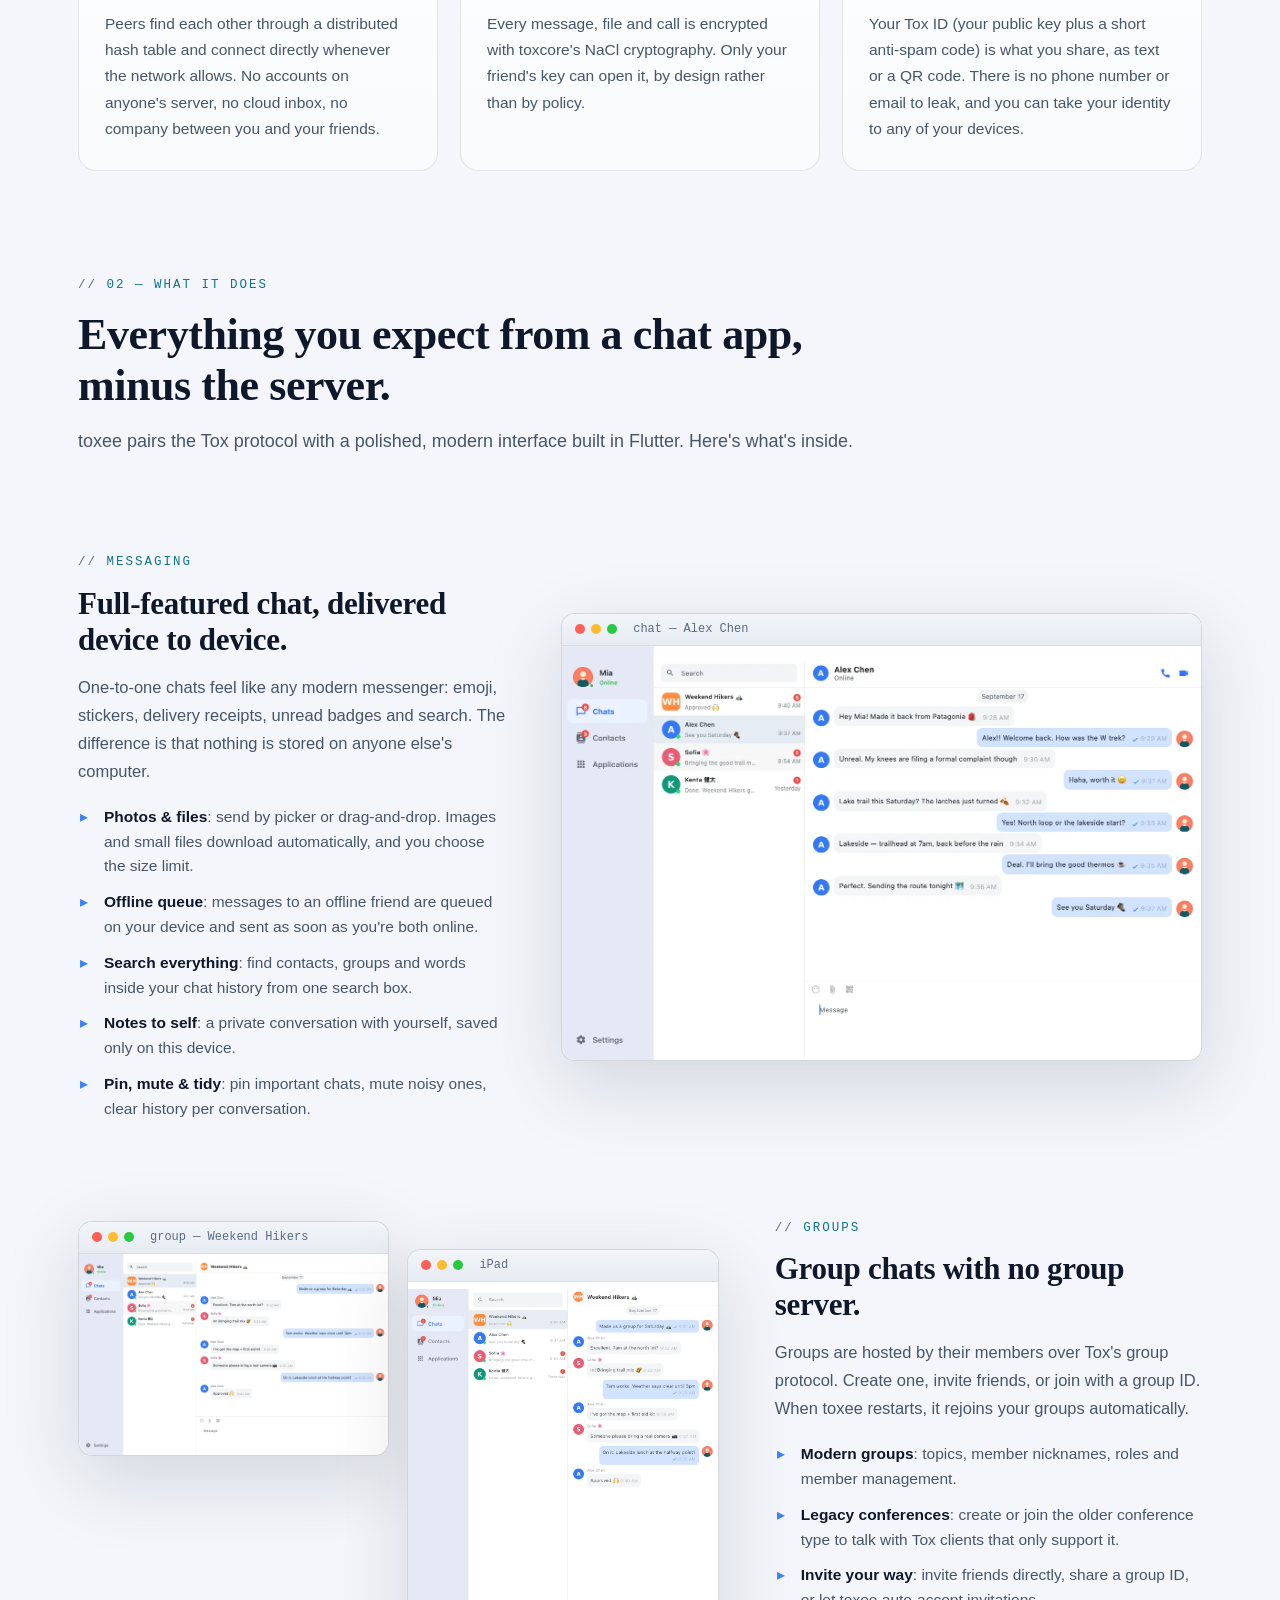
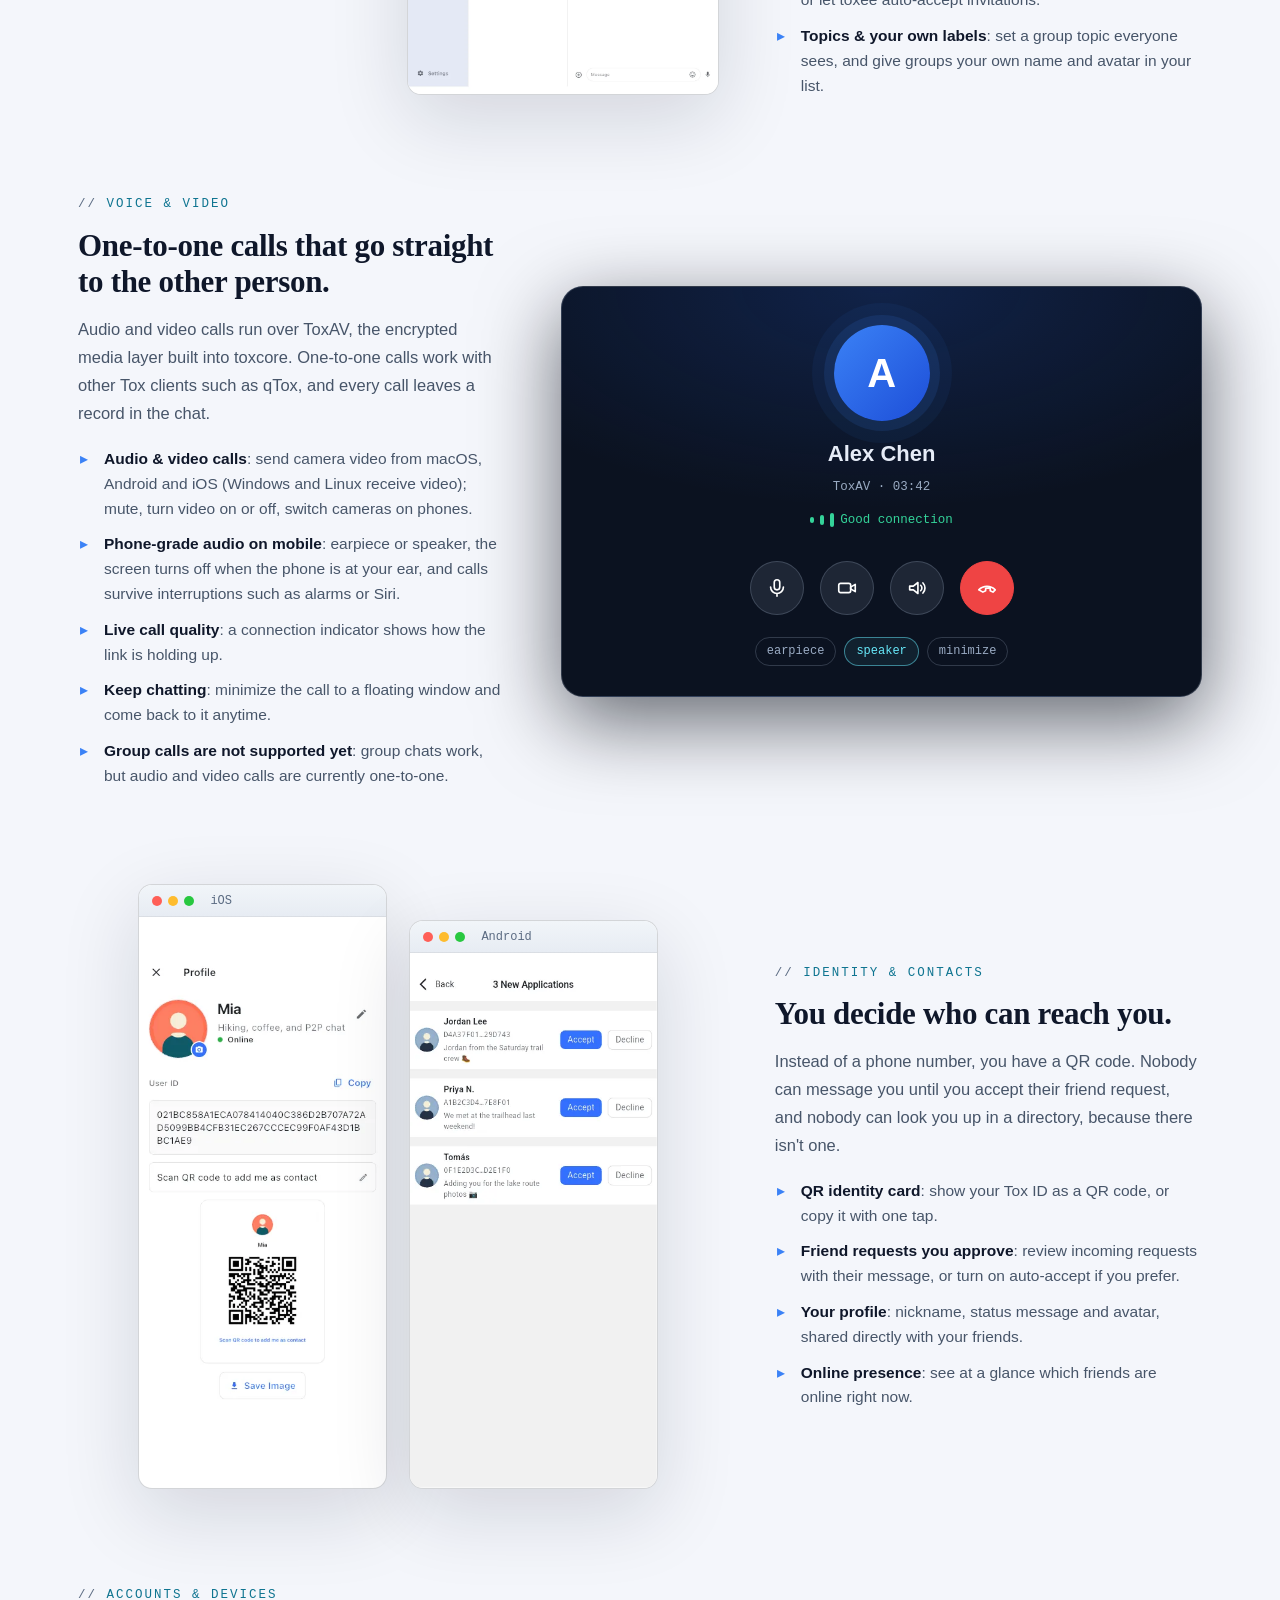
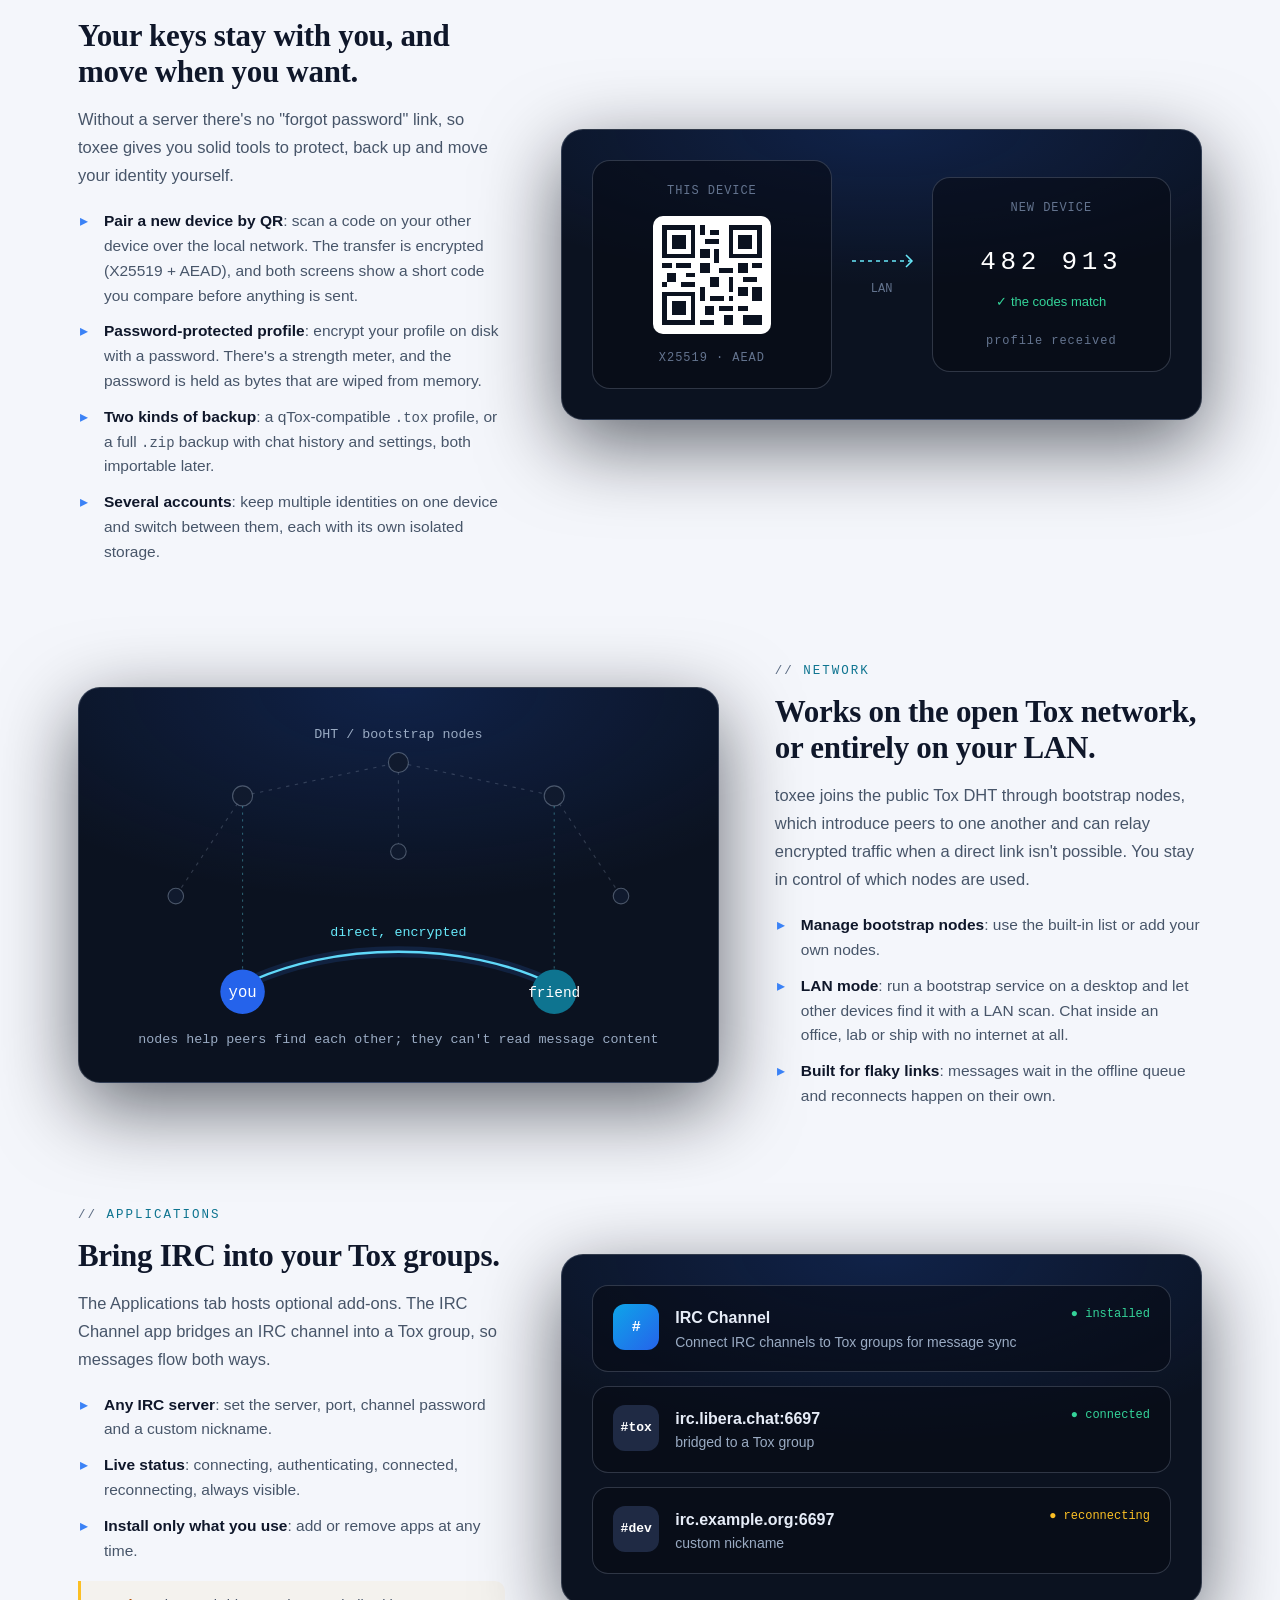
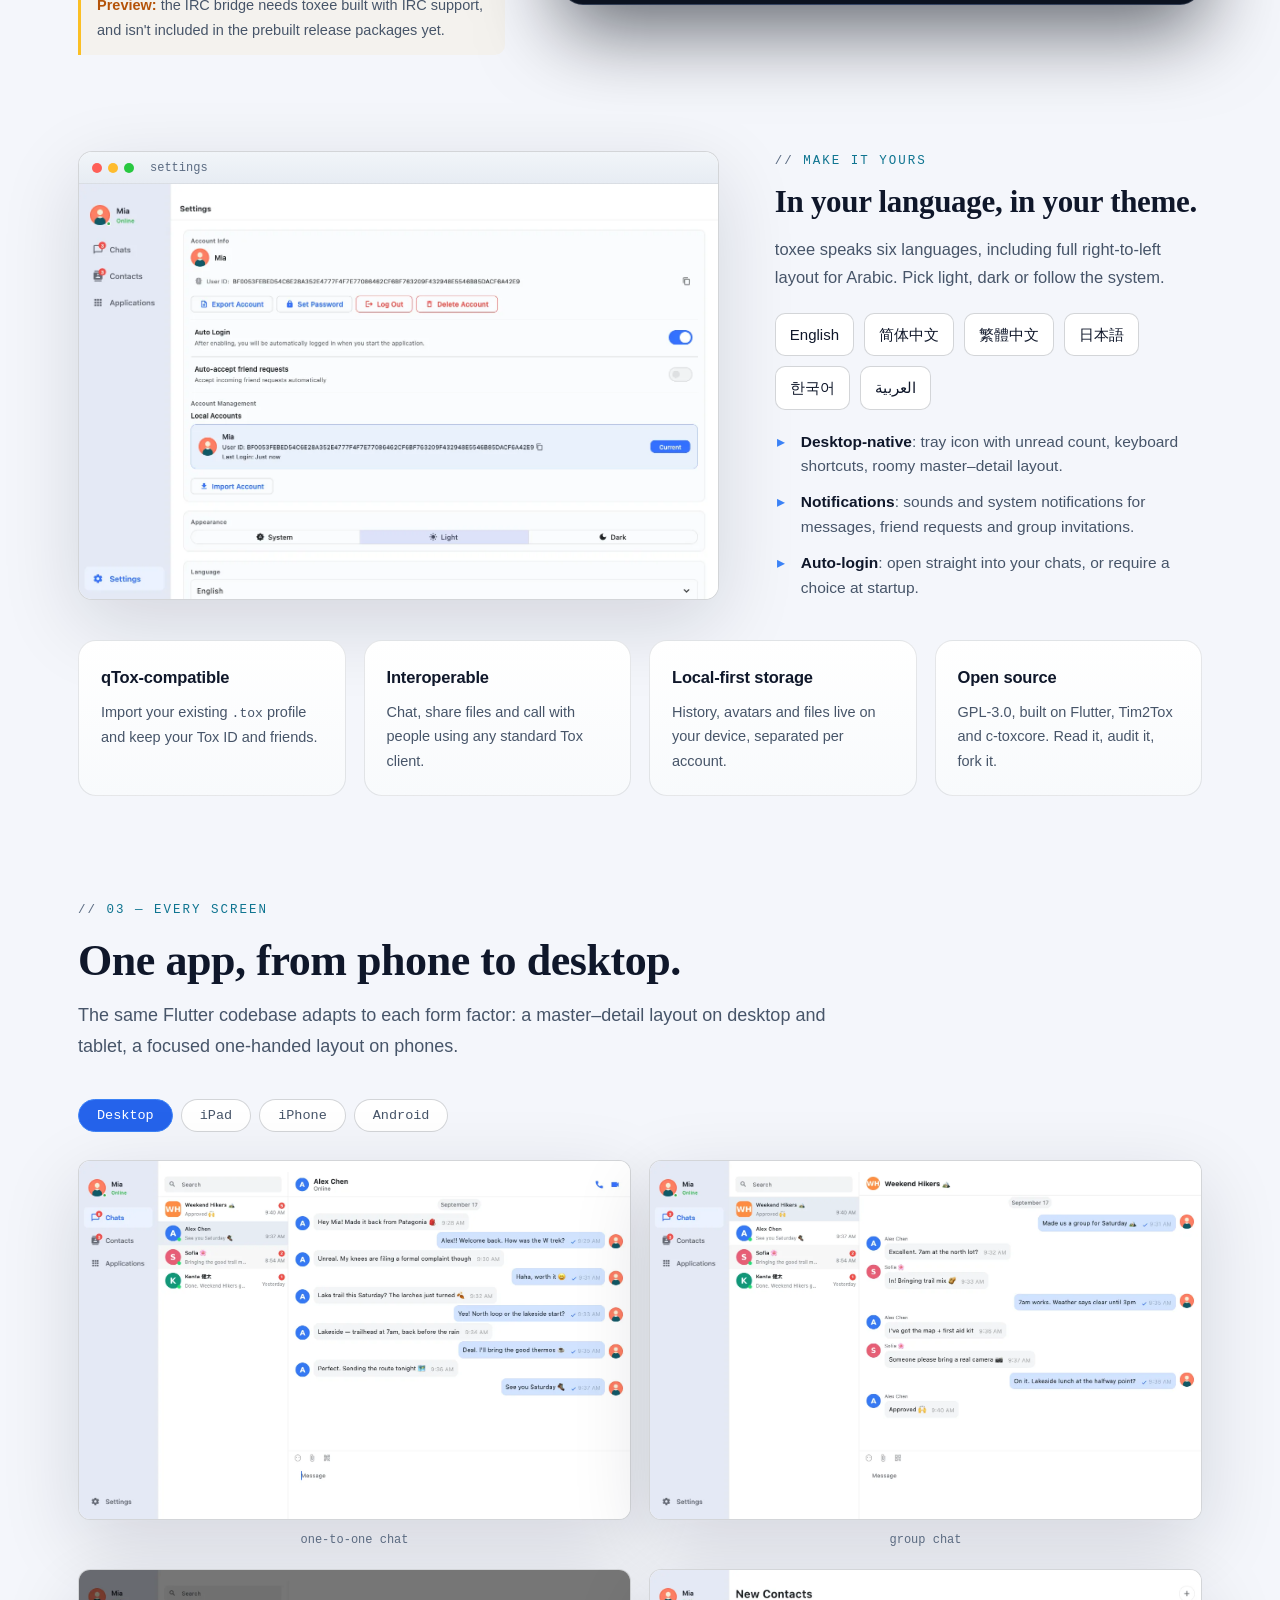
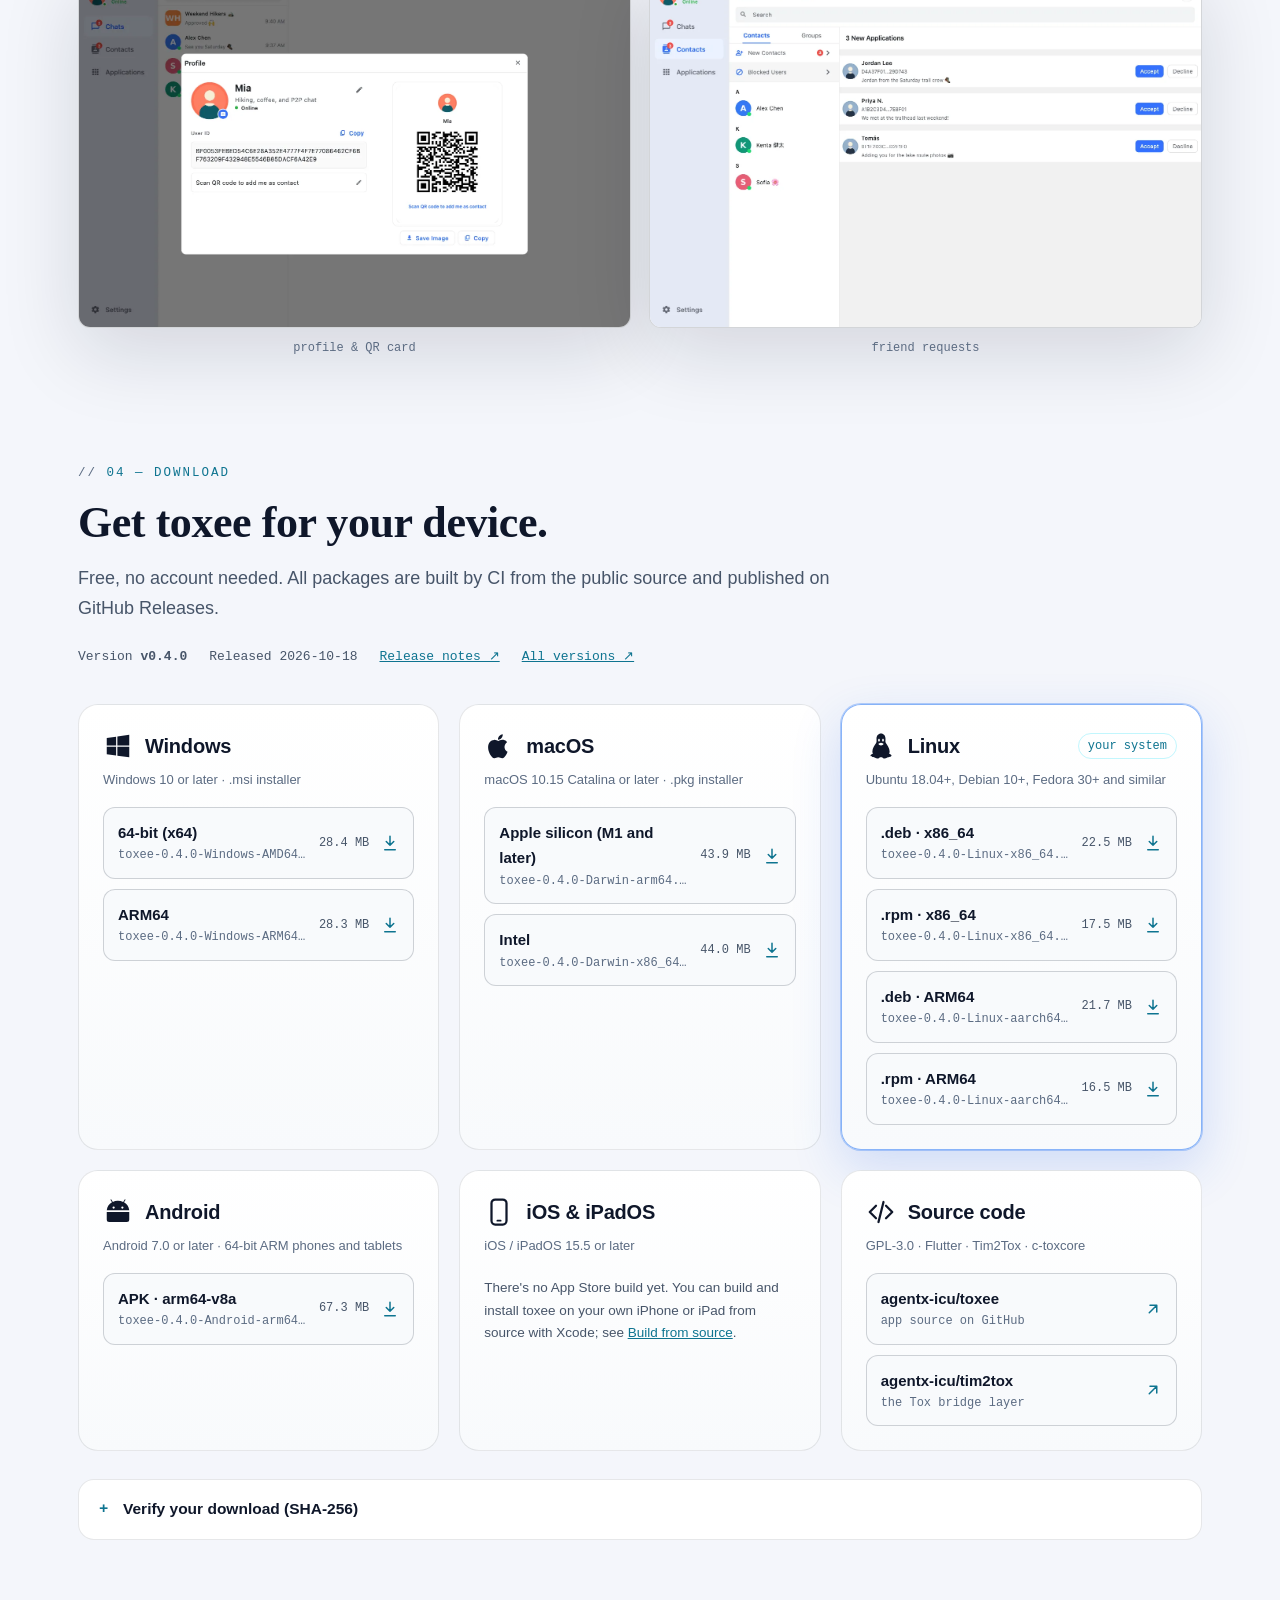
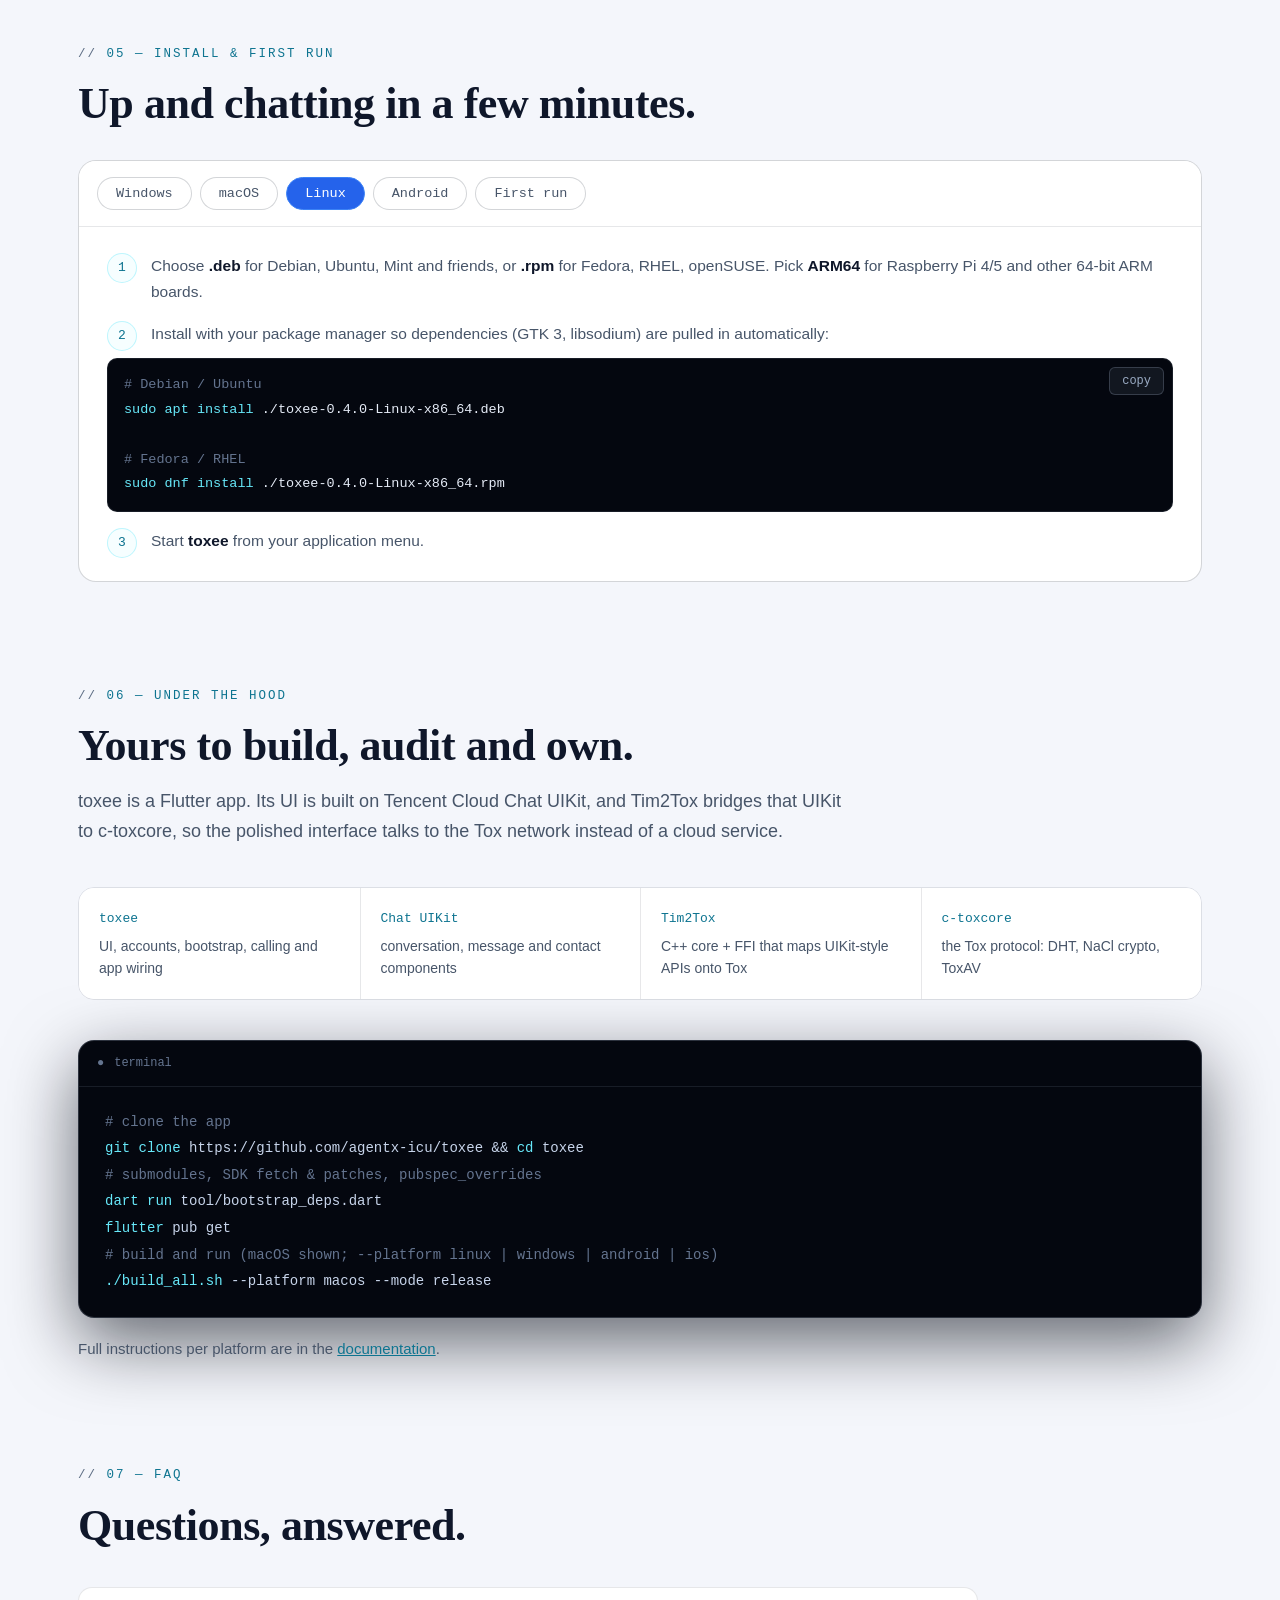
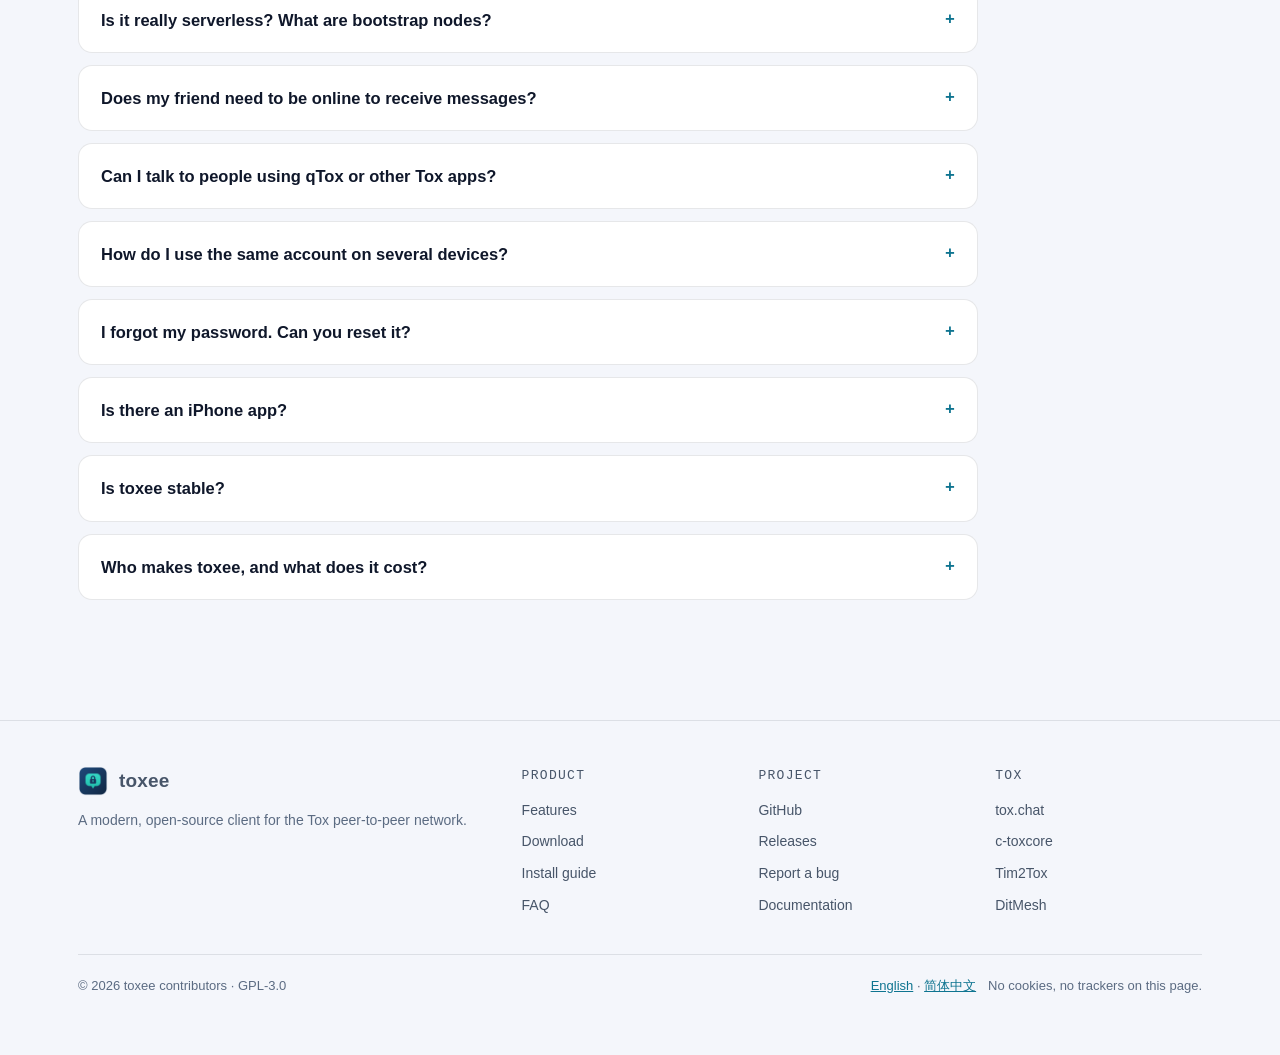
==== commit 7cae18a4: "fix: sync download fallback with toxee v0.4.0" ====
--- a/index.html
+++ b/index.html
@@ -31,7 +31,7 @@
   "description": "A free, open-source chat app for the Tox peer-to-peer network. No servers and no phone number; end-to-end encrypted messages, files, groups and calls.",
   "applicationCategory": "CommunicationApplication",
   "operatingSystem": "Windows, macOS, Linux, Android, iOS",
-  "softwareVersion": "0.3.1",
+  "softwareVersion": "0.4.0",
   "license": "https://www.gnu.org/licenses/gpl-3.0.html",
   "downloadUrl": "https://toxee.agentx.icu/#download",
   "image": "https://toxee.agentx.icu/assets/img/app_icon.png",
@@ -99,7 +99,7 @@
             <svg viewBox="0 0 24 24" fill="none" stroke="currentColor" stroke-width="2" stroke-linecap="round" stroke-linejoin="round" aria-hidden="true"><path d="M12 3v12M7 10l5 5 5-5M5 21h14"/></svg>
             <span class="hero-dl-label"><span class="en">Download toxee</span><span class="zh">下载 toxee</span></span>
           </span>
-          <small class="hero-dl-sub">v0.3.1</small>
+          <small class="hero-dl-sub">v0.4.0</small>
         </a>
         <a class="btn btn-ghost" href="#features"><span class="en">Take the tour ↓</span><span class="zh">功能导览 ↓</span></a>
       </div>
@@ -108,7 +108,7 @@
         <a href="#download"><span class="en">All platforms &amp; packages</span><span class="zh">全部平台与安装包</span></a> ·
         <a href="https://github.com/agentx-icu/toxee" rel="noopener"><span class="en">Source code</span><span class="zh">源代码</span></a>
       </div>
-      <a class="badge rise d5" data-release-link href="https://github.com/agentx-icu/toxee/releases/tag/v0.3.1"><b aria-hidden="true">●</b><span class="en">latest</span><span class="zh">最新版本</span> <span data-version>v0.3.1</span> · <span data-release-date>2026-09-16</span></a>
+      <a class="badge rise d5" data-release-link href="https://github.com/agentx-icu/toxee/releases/tag/v0.4.0"><b aria-hidden="true">●</b><span class="en">latest</span><span class="zh">最新版本</span> <span data-version>v0.4.0</span> · <span data-release-date>2026-10-18</span></a>
     </div>
     <div class="hero-shot rise d3">
       <div class="frame">
@@ -464,9 +464,9 @@
       <p><span class="en">Free, no account needed. All packages are built by CI from the public source and published on GitHub Releases.</span><span class="zh">免费，无需注册。所有安装包都由 CI 从公开源码构建，发布在 GitHub Releases。</span></p>
     </div>
     <div class="dl-meta">
-      <span><span class="en">Version</span><span class="zh">版本</span> <b data-version>v0.3.1</b></span>
-      <span><span class="en">Released</span><span class="zh">发布于</span> <span data-release-date>2026-09-16</span></span>
-      <a data-release-link href="https://github.com/agentx-icu/toxee/releases/tag/v0.3.1" rel="noopener"><span class="en">Release notes ↗</span><span class="zh">更新说明 ↗</span></a>
+      <span><span class="en">Version</span><span class="zh">版本</span> <b data-version>v0.4.0</b></span>
+      <span><span class="en">Released</span><span class="zh">发布于</span> <span data-release-date>2026-10-18</span></span>
+      <a data-release-link href="https://github.com/agentx-icu/toxee/releases/tag/v0.4.0" rel="noopener"><span class="en">Release notes ↗</span><span class="zh">更新说明 ↗</span></a>
       <a href="https://github.com/agentx-icu/toxee/releases" rel="noopener"><span class="en">All versions ↗</span><span class="zh">历史版本 ↗</span></a>
     </div>
 
@@ -479,11 +479,11 @@
         </div>
         <p class="req"><span class="en">Windows 10 or later · .msi installer</span><span class="zh">Windows 10 及以上 · .msi 安装包</span></p>
         <div class="pkgs">
-          <a class="pkg" data-pkg="Windows-AMD64.msi" href="https://github.com/agentx-icu/toxee/releases/download/v0.3.1/toxee-0.3.1-Windows-AMD64.msi">
-            <span class="pi"><span class="pn"><span class="en">64-bit (x64)</span><span class="zh">64 位 (x64)</span></span><span class="pf">toxee-0.3.1-Windows-AMD64.msi</span></span><span class="ps">28.7 MB</span>
-            <svg viewBox="0 0 24 24" aria-hidden="true"><path d="M12 3v12M7 10l5 5 5-5M5 21h14"/></svg></a>
-          <a class="pkg" data-pkg="Windows-ARM64.msi" href="https://github.com/agentx-icu/toxee/releases/download/v0.3.1/toxee-0.3.1-Windows-ARM64.msi">
-            <span class="pi"><span class="pn">ARM64</span><span class="pf">toxee-0.3.1-Windows-ARM64.msi</span></span><span class="ps">28.5 MB</span>
+          <a class="pkg" data-pkg="Windows-AMD64.msi" href="https://github.com/agentx-icu/toxee/releases/download/v0.4.0/toxee-0.4.0-Windows-AMD64.msi">
+            <span class="pi"><span class="pn"><span class="en">64-bit (x64)</span><span class="zh">64 位 (x64)</span></span><span class="pf">toxee-0.4.0-Windows-AMD64.msi</span></span><span class="ps">28.4 MB</span>
+            <svg viewBox="0 0 24 24" aria-hidden="true"><path d="M12 3v12M7 10l5 5 5-5M5 21h14"/></svg></a>
+          <a class="pkg" data-pkg="Windows-ARM64.msi" href="https://github.com/agentx-icu/toxee/releases/download/v0.4.0/toxee-0.4.0-Windows-ARM64.msi">
+            <span class="pi"><span class="pn">ARM64</span><span class="pf">toxee-0.4.0-Windows-ARM64.msi</span></span><span class="ps">28.3 MB</span>
             <svg viewBox="0 0 24 24" aria-hidden="true"><path d="M12 3v12M7 10l5 5 5-5M5 21h14"/></svg></a>
         </div>
       </div>
@@ -495,11 +495,11 @@
         </div>
         <p class="req"><span class="en">macOS 10.15 Catalina or later · .pkg installer</span><span class="zh">macOS 10.15 Catalina 及以上 · .pkg 安装包</span></p>
         <div class="pkgs">
-          <a class="pkg" data-pkg="Darwin-arm64.pkg" href="https://github.com/agentx-icu/toxee/releases/download/v0.3.1/toxee-0.3.1-Darwin-arm64.pkg">
-            <span class="pi"><span class="pn"><span class="en">Apple silicon (M1 and later)</span><span class="zh">Apple 芯片 (M1 及以后)</span></span><span class="pf">toxee-0.3.1-Darwin-arm64.pkg</span></span><span class="ps">45.0 MB</span>
-            <svg viewBox="0 0 24 24" aria-hidden="true"><path d="M12 3v12M7 10l5 5 5-5M5 21h14"/></svg></a>
-          <a class="pkg" data-pkg="Darwin-x86_64.pkg" href="https://github.com/agentx-icu/toxee/releases/download/v0.3.1/toxee-0.3.1-Darwin-x86_64.pkg">
-            <span class="pi"><span class="pn"><span class="en">Intel</span><span class="zh">Intel 芯片</span></span><span class="pf">toxee-0.3.1-Darwin-x86_64.pkg</span></span><span class="ps">45.2 MB</span>
+          <a class="pkg" data-pkg="Darwin-arm64.pkg" href="https://github.com/agentx-icu/toxee/releases/download/v0.4.0/toxee-0.4.0-Darwin-arm64.pkg">
+            <span class="pi"><span class="pn"><span class="en">Apple silicon (M1 and later)</span><span class="zh">Apple 芯片 (M1 及以后)</span></span><span class="pf">toxee-0.4.0-Darwin-arm64.pkg</span></span><span class="ps">43.9 MB</span>
+            <svg viewBox="0 0 24 24" aria-hidden="true"><path d="M12 3v12M7 10l5 5 5-5M5 21h14"/></svg></a>
+          <a class="pkg" data-pkg="Darwin-x86_64.pkg" href="https://github.com/agentx-icu/toxee/releases/download/v0.4.0/toxee-0.4.0-Darwin-x86_64.pkg">
+            <span class="pi"><span class="pn"><span class="en">Intel</span><span class="zh">Intel 芯片</span></span><span class="pf">toxee-0.4.0-Darwin-x86_64.pkg</span></span><span class="ps">44.0 MB</span>
             <svg viewBox="0 0 24 24" aria-hidden="true"><path d="M12 3v12M7 10l5 5 5-5M5 21h14"/></svg></a>
         </div>
       </div>
@@ -511,17 +511,17 @@
         </div>
         <p class="req"><span class="en">Ubuntu 18.04+, Debian 10+, Fedora 30+ and similar</span><span class="zh">Ubuntu 18.04+、Debian 10+、Fedora 30+ 等主流发行版</span></p>
         <div class="pkgs">
-          <a class="pkg" data-pkg="Linux-x86_64.deb" href="https://github.com/agentx-icu/toxee/releases/download/v0.3.1/toxee-0.3.1-Linux-x86_64.deb">
-            <span class="pi"><span class="pn">.deb · x86_64</span><span class="pf">toxee-0.3.1-Linux-x86_64.deb</span></span><span class="ps">23.0 MB</span>
-            <svg viewBox="0 0 24 24" aria-hidden="true"><path d="M12 3v12M7 10l5 5 5-5M5 21h14"/></svg></a>
-          <a class="pkg" data-pkg="Linux-x86_64.rpm" href="https://github.com/agentx-icu/toxee/releases/download/v0.3.1/toxee-0.3.1-Linux-x86_64.rpm">
-            <span class="pi"><span class="pn">.rpm · x86_64</span><span class="pf">toxee-0.3.1-Linux-x86_64.rpm</span></span><span class="ps">18.0 MB</span>
-            <svg viewBox="0 0 24 24" aria-hidden="true"><path d="M12 3v12M7 10l5 5 5-5M5 21h14"/></svg></a>
-          <a class="pkg" data-pkg="Linux-aarch64.deb" href="https://github.com/agentx-icu/toxee/releases/download/v0.3.1/toxee-0.3.1-Linux-aarch64.deb">
-            <span class="pi"><span class="pn">.deb · ARM64</span><span class="pf">toxee-0.3.1-Linux-aarch64.deb</span></span><span class="ps">22.2 MB</span>
-            <svg viewBox="0 0 24 24" aria-hidden="true"><path d="M12 3v12M7 10l5 5 5-5M5 21h14"/></svg></a>
-          <a class="pkg" data-pkg="Linux-aarch64.rpm" href="https://github.com/agentx-icu/toxee/releases/download/v0.3.1/toxee-0.3.1-Linux-aarch64.rpm">
-            <span class="pi"><span class="pn">.rpm · ARM64</span><span class="pf">toxee-0.3.1-Linux-aarch64.rpm</span></span><span class="ps">17.0 MB</span>
+          <a class="pkg" data-pkg="Linux-x86_64.deb" href="https://github.com/agentx-icu/toxee/releases/download/v0.4.0/toxee-0.4.0-Linux-x86_64.deb">
+            <span class="pi"><span class="pn">.deb · x86_64</span><span class="pf">toxee-0.4.0-Linux-x86_64.deb</span></span><span class="ps">22.5 MB</span>
+            <svg viewBox="0 0 24 24" aria-hidden="true"><path d="M12 3v12M7 10l5 5 5-5M5 21h14"/></svg></a>
+          <a class="pkg" data-pkg="Linux-x86_64.rpm" href="https://github.com/agentx-icu/toxee/releases/download/v0.4.0/toxee-0.4.0-Linux-x86_64.rpm">
+            <span class="pi"><span class="pn">.rpm · x86_64</span><span class="pf">toxee-0.4.0-Linux-x86_64.rpm</span></span><span class="ps">17.5 MB</span>
+            <svg viewBox="0 0 24 24" aria-hidden="true"><path d="M12 3v12M7 10l5 5 5-5M5 21h14"/></svg></a>
+          <a class="pkg" data-pkg="Linux-aarch64.deb" href="https://github.com/agentx-icu/toxee/releases/download/v0.4.0/toxee-0.4.0-Linux-aarch64.deb">
+            <span class="pi"><span class="pn">.deb · ARM64</span><span class="pf">toxee-0.4.0-Linux-aarch64.deb</span></span><span class="ps">21.7 MB</span>
+            <svg viewBox="0 0 24 24" aria-hidden="true"><path d="M12 3v12M7 10l5 5 5-5M5 21h14"/></svg></a>
+          <a class="pkg" data-pkg="Linux-aarch64.rpm" href="https://github.com/agentx-icu/toxee/releases/download/v0.4.0/toxee-0.4.0-Linux-aarch64.rpm">
+            <span class="pi"><span class="pn">.rpm · ARM64</span><span class="pf">toxee-0.4.0-Linux-aarch64.rpm</span></span><span class="ps">16.5 MB</span>
             <svg viewBox="0 0 24 24" aria-hidden="true"><path d="M12 3v12M7 10l5 5 5-5M5 21h14"/></svg></a>
         </div>
       </div>
@@ -533,8 +533,8 @@
         </div>
         <p class="req"><span class="en">Android 7.0 or later · 64-bit ARM phones and tablets</span><span class="zh">Android 7.0 及以上 · 64 位 ARM 手机与平板</span></p>
         <div class="pkgs">
-          <a class="pkg" data-pkg="Android-arm64.apk" href="https://github.com/agentx-icu/toxee/releases/download/v0.3.1/toxee-0.3.1-Android-arm64.apk">
-            <span class="pi"><span class="pn">APK · arm64-v8a</span><span class="pf">toxee-0.3.1-Android-arm64.apk</span></span><span class="ps">66.5 MB</span>
+          <a class="pkg" data-pkg="Android-arm64.apk" href="https://github.com/agentx-icu/toxee/releases/download/v0.4.0/toxee-0.4.0-Android-arm64.apk">
+            <span class="pi"><span class="pn">APK · arm64-v8a</span><span class="pf">toxee-0.4.0-Android-arm64.apk</span></span><span class="ps">67.3 MB</span>
             <svg viewBox="0 0 24 24" aria-hidden="true"><path d="M12 3v12M7 10l5 5 5-5M5 21h14"/></svg></a>
         </div>
       </div>
@@ -568,7 +568,7 @@
     <details class="verify">
       <summary><span class="en">Verify your download (SHA-256)</span><span class="zh">校验下载文件（SHA-256）</span></summary>
       <div class="vb">
-        <p><span class="en">Each release ships a <a data-sums-link href="https://github.com/agentx-icu/toxee/releases/download/v0.3.1/SHA256SUMS.txt">SHA256SUMS.txt</a>. Compare it with the hash of the file you downloaded: <code>shasum -a 256 &lt;file&gt;</code> on macOS, <code>sha256sum &lt;file&gt;</code> on Linux, <code>Get-FileHash &lt;file&gt;</code> in PowerShell.</span><span class="zh">每个版本都附带 <a data-sums-link href="https://github.com/agentx-icu/toxee/releases/download/v0.3.1/SHA256SUMS.txt">SHA256SUMS.txt</a>。将它与你下载文件的哈希比对：macOS 用 <code>shasum -a 256 &lt;文件&gt;</code>，Linux 用 <code>sha256sum &lt;文件&gt;</code>，PowerShell 用 <code>Get-FileHash &lt;文件&gt;</code>。</span></p>
+        <p><span class="en">Each release ships a <a data-sums-link href="https://github.com/agentx-icu/toxee/releases/download/v0.4.0/SHA256SUMS.txt">SHA256SUMS.txt</a>. Compare it with the hash of the file you downloaded: <code>shasum -a 256 &lt;file&gt;</code> on macOS, <code>sha256sum &lt;file&gt;</code> on Linux, <code>Get-FileHash &lt;file&gt;</code> in PowerShell.</span><span class="zh">每个版本都附带 <a data-sums-link href="https://github.com/agentx-icu/toxee/releases/download/v0.4.0/SHA256SUMS.txt">SHA256SUMS.txt</a>。将它与你下载文件的哈希比对：macOS 用 <code>shasum -a 256 &lt;文件&gt;</code>，Linux 用 <code>sha256sum &lt;文件&gt;</code>，PowerShell 用 <code>Get-FileHash &lt;文件&gt;</code>。</span></p>
         <div class="sums" id="sums" tabindex="0"></div>
       </div>
     </details>
@@ -598,7 +598,7 @@
           <li><span class="en">Launch <b>toxee</b> from the Start menu. Allow network access if the Windows firewall asks; Tox needs it to reach your friends directly.</span><span class="zh">从开始菜单启动 <b>toxee</b>。如果 Windows 防火墙询问，请允许网络访问——Tox 需要它与好友直连。</span></li>
         </ol>
         <div class="term"><i># optional: silent install from PowerShell</i>
-<b>msiexec</b> /i <span data-file="windows">toxee-0.3.1-Windows-AMD64.msi</span> /qn</div>
+<b>msiexec</b> /i <span data-file="windows">toxee-0.4.0-Windows-AMD64.msi</span> /qn</div>
       </div>
 
       <div class="panel" id="i-macos" role="tabpanel" tabindex="0" aria-labelledby="it-macos" hidden>
@@ -608,9 +608,9 @@
           <li><span class="en">If macOS says the package "can't be opened" or can't be verified, open <b>System Settings → Privacy &amp; Security</b> and click <b>Open Anyway</b>, or Control-click the .pkg and choose <b>Open</b>.</span><span class="zh">如果 macOS 提示安装包“无法打开”或“无法验证开发者”，前往<b>系统设置 → 隐私与安全性</b>点击<b>仍要打开</b>，或按住 Control 点按 .pkg 选择<b>打开</b>。</span></li>
         </ol>
         <div class="term"><i># Apple silicon: install from Terminal</i>
-<b>sudo installer</b> -pkg ~/Downloads/<span data-file="Darwin-arm64.pkg">toxee-0.3.1-Darwin-arm64.pkg</span> -target /</div>
+<b>sudo installer</b> -pkg ~/Downloads/<span data-file="Darwin-arm64.pkg">toxee-0.4.0-Darwin-arm64.pkg</span> -target /</div>
         <div class="term"><i># Intel: install from Terminal</i>
-<b>sudo installer</b> -pkg ~/Downloads/<span data-file="Darwin-x86_64.pkg">toxee-0.3.1-Darwin-x86_64.pkg</span> -target /</div>
+<b>sudo installer</b> -pkg ~/Downloads/<span data-file="Darwin-x86_64.pkg">toxee-0.4.0-Darwin-x86_64.pkg</span> -target /</div>
       </div>
 
       <div class="panel" id="i-linux" role="tabpanel" tabindex="0" aria-labelledby="it-linux" hidden>
@@ -619,10 +619,10 @@
           <li><span class="en">Install with your package manager so dependencies (GTK 3, libsodium) are pulled in automatically:</span><span class="zh">用包管理器安装，GTK 3、libsodium 等依赖会自动安装：</span></li>
         </ol>
         <div class="term"><i># Debian / Ubuntu</i>
-<b>sudo apt install</b> ./<span data-file="linux-deb">toxee-0.3.1-Linux-x86_64.deb</span>
+<b>sudo apt install</b> ./<span data-file="linux-deb">toxee-0.4.0-Linux-x86_64.deb</span>
 
 <i># Fedora / RHEL</i>
-<b>sudo dnf install</b> ./<span data-file="linux-rpm">toxee-0.3.1-Linux-x86_64.rpm</span></div>
+<b>sudo dnf install</b> ./<span data-file="linux-rpm">toxee-0.4.0-Linux-x86_64.rpm</span></div>
         <ol class="steps" start="3" style="margin-top:16px;counter-reset:s 2">
           <li><span class="en">Start <b>toxee</b> from your application menu.</span><span class="zh">从应用菜单启动 <b>toxee</b>。</span></li>
         </ol>
@@ -635,7 +635,7 @@
           <li><span class="en">After install, allow <b>notifications</b> so messages and incoming calls can reach you, and consider exempting toxee from battery optimization so it stays connected.</span><span class="zh">安装后请允许<b>通知</b>，以便接收消息和来电；建议将 toxee 加入电池优化白名单，保持在线连接。</span></li>
         </ol>
         <div class="term"><i># or sideload with adb</i>
-<b>adb install</b> <span data-file="Android-arm64.apk">toxee-0.3.1-Android-arm64.apk</span></div>
+<b>adb install</b> <span data-file="Android-arm64.apk">toxee-0.4.0-Android-arm64.apk</span></div>
       </div>
 
       <div class="panel" id="i-first" role="tabpanel" tabindex="0" aria-labelledby="it-first" hidden>
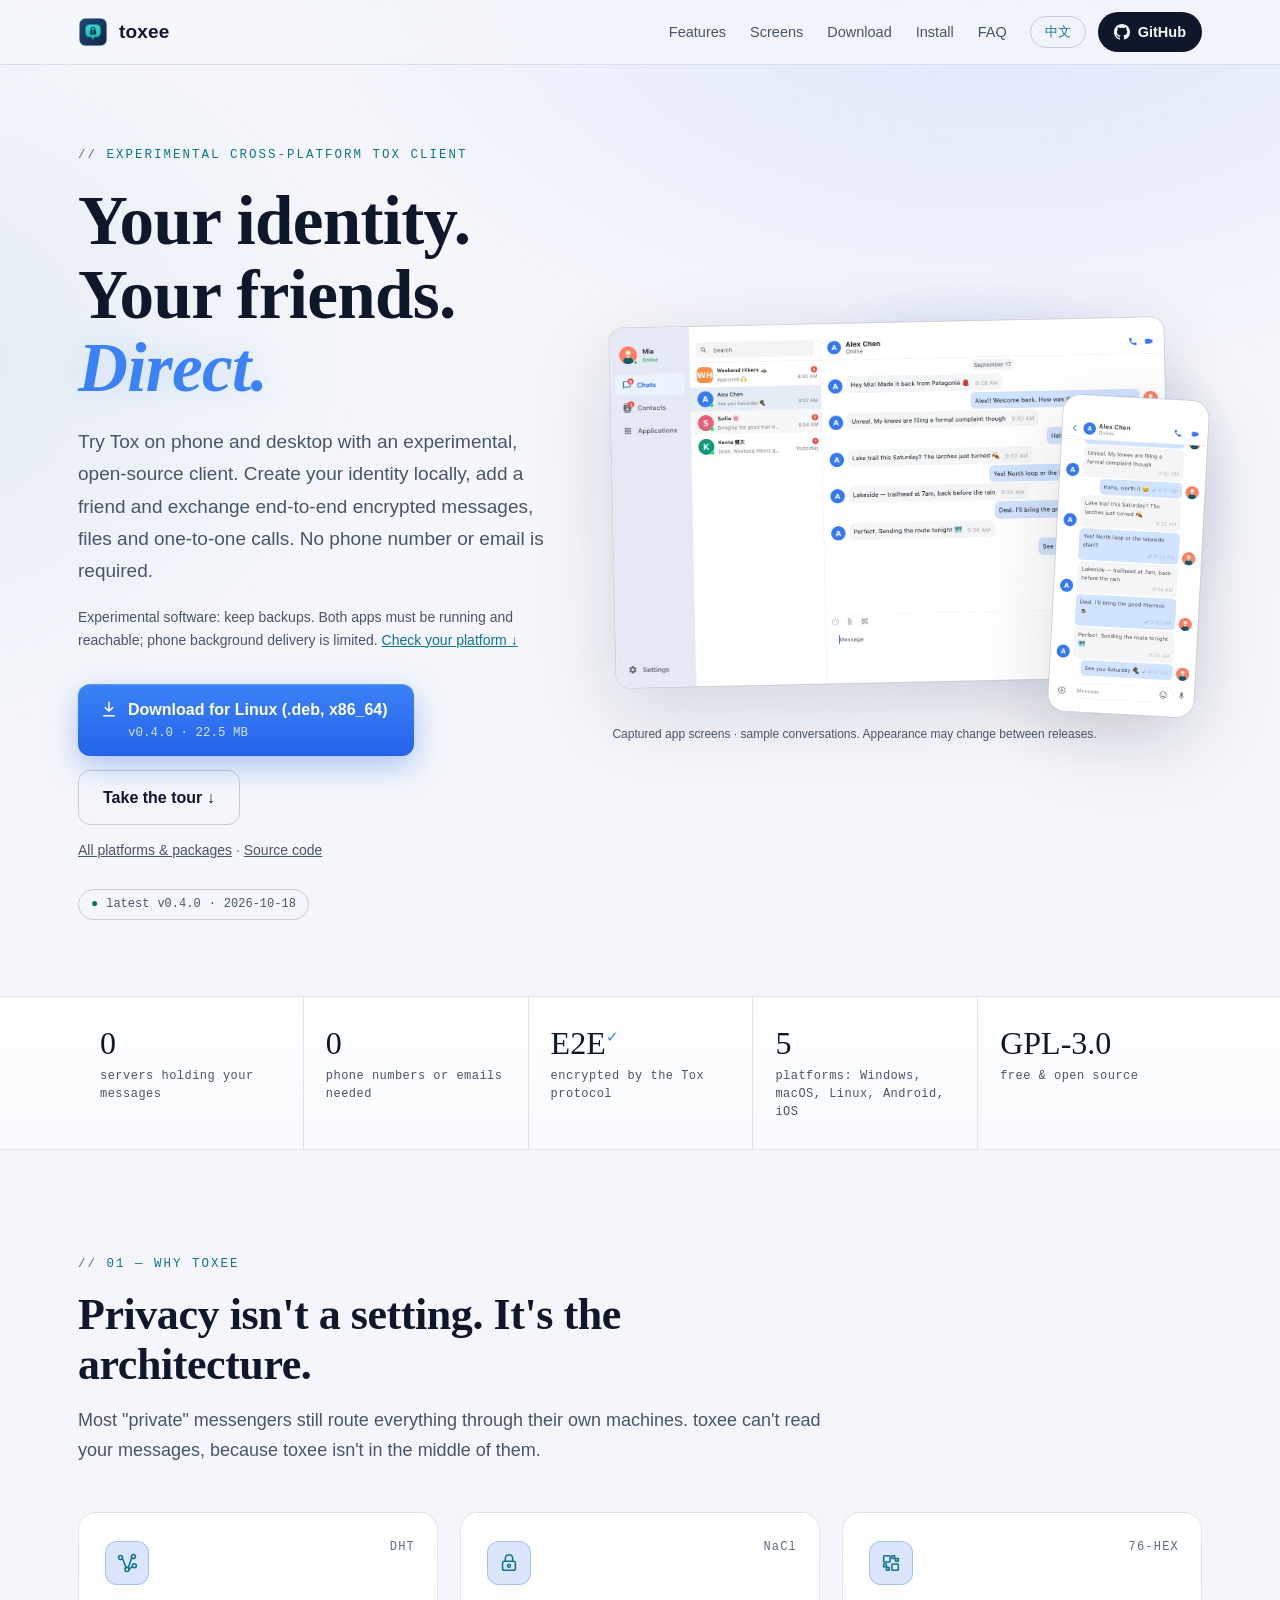
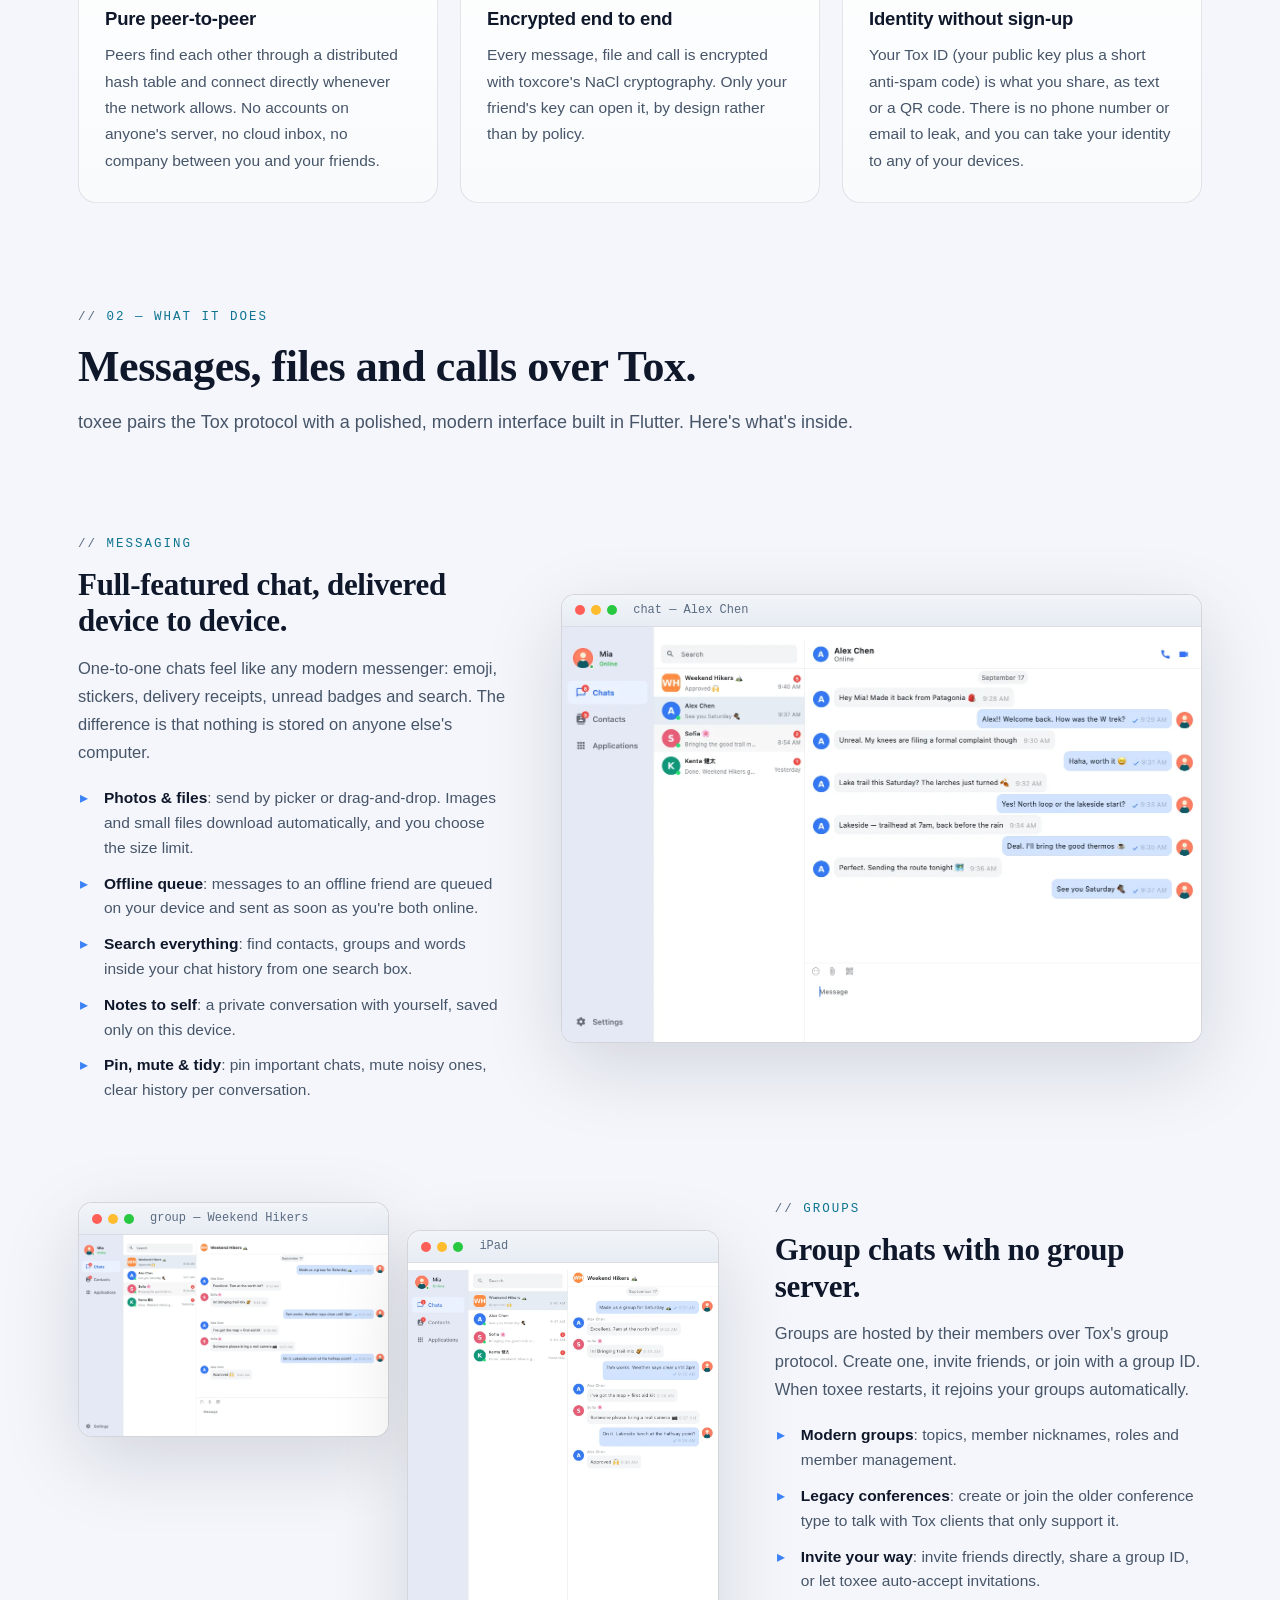
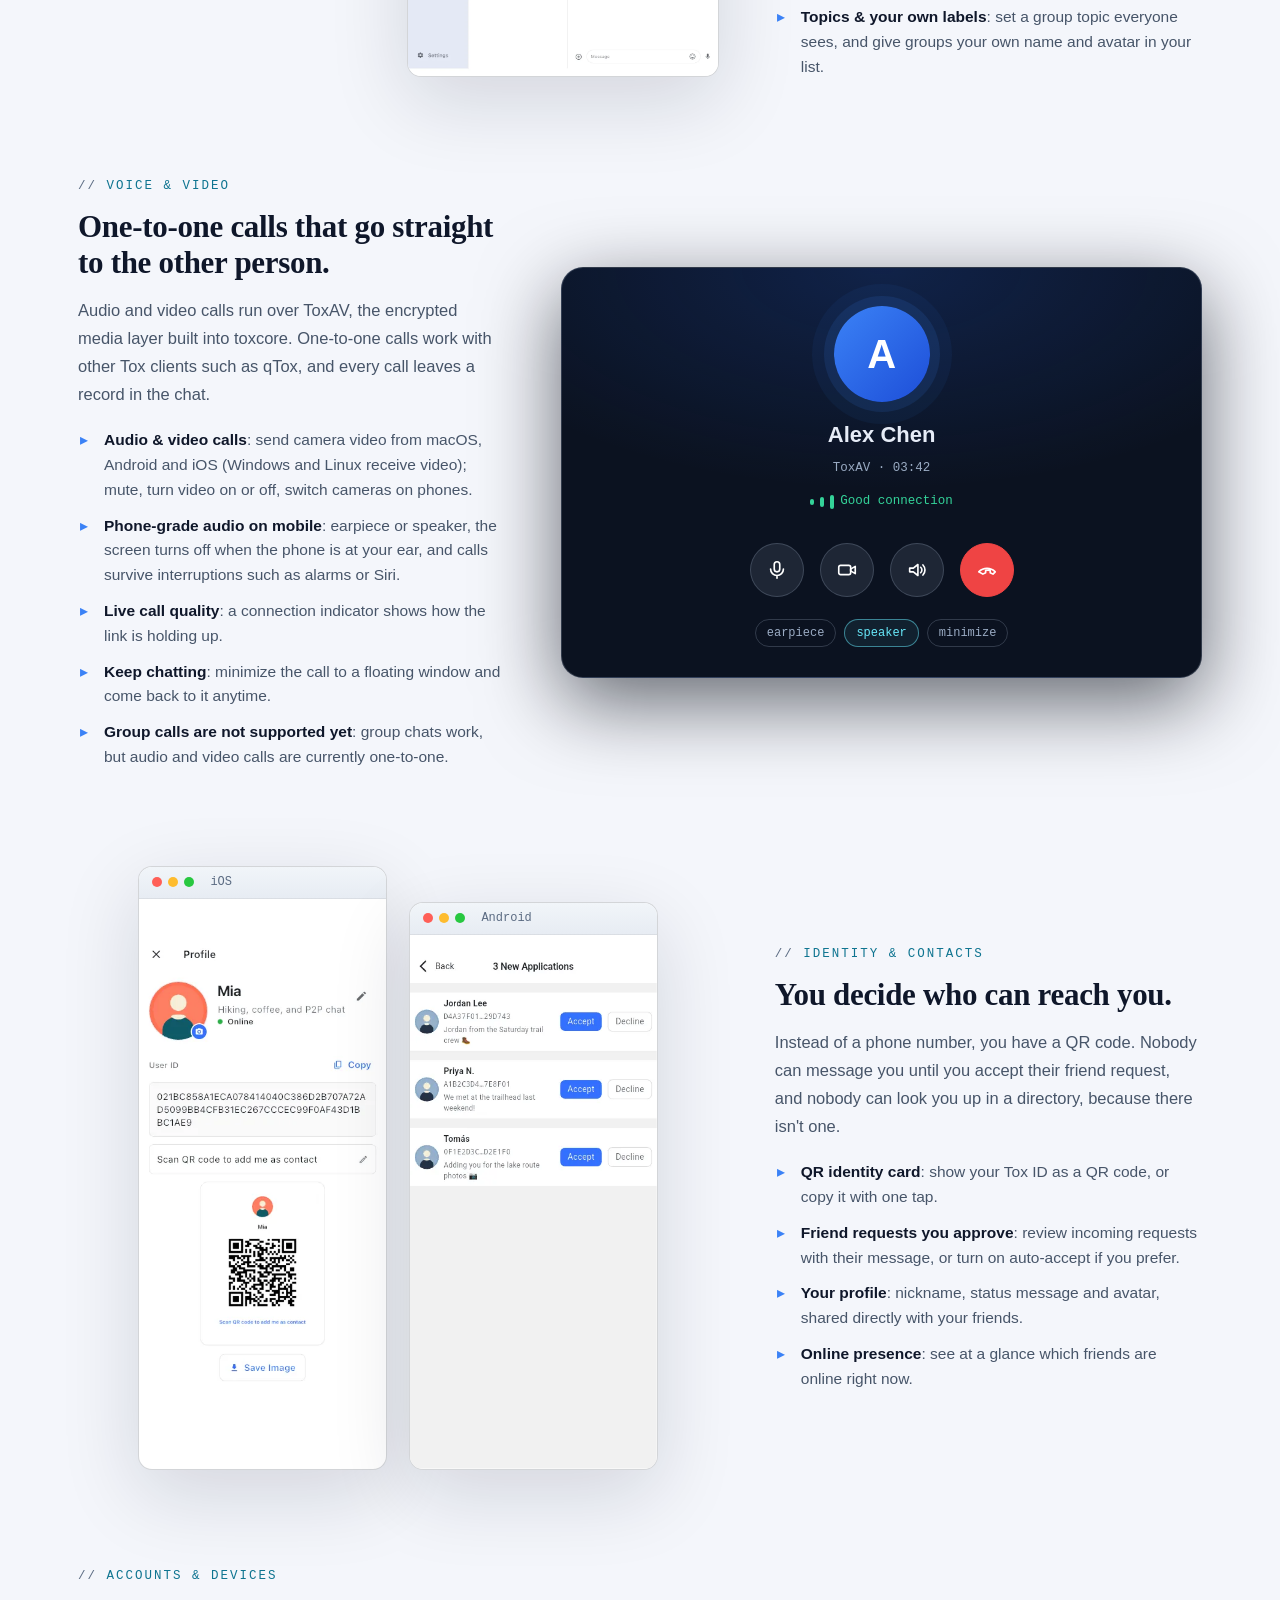
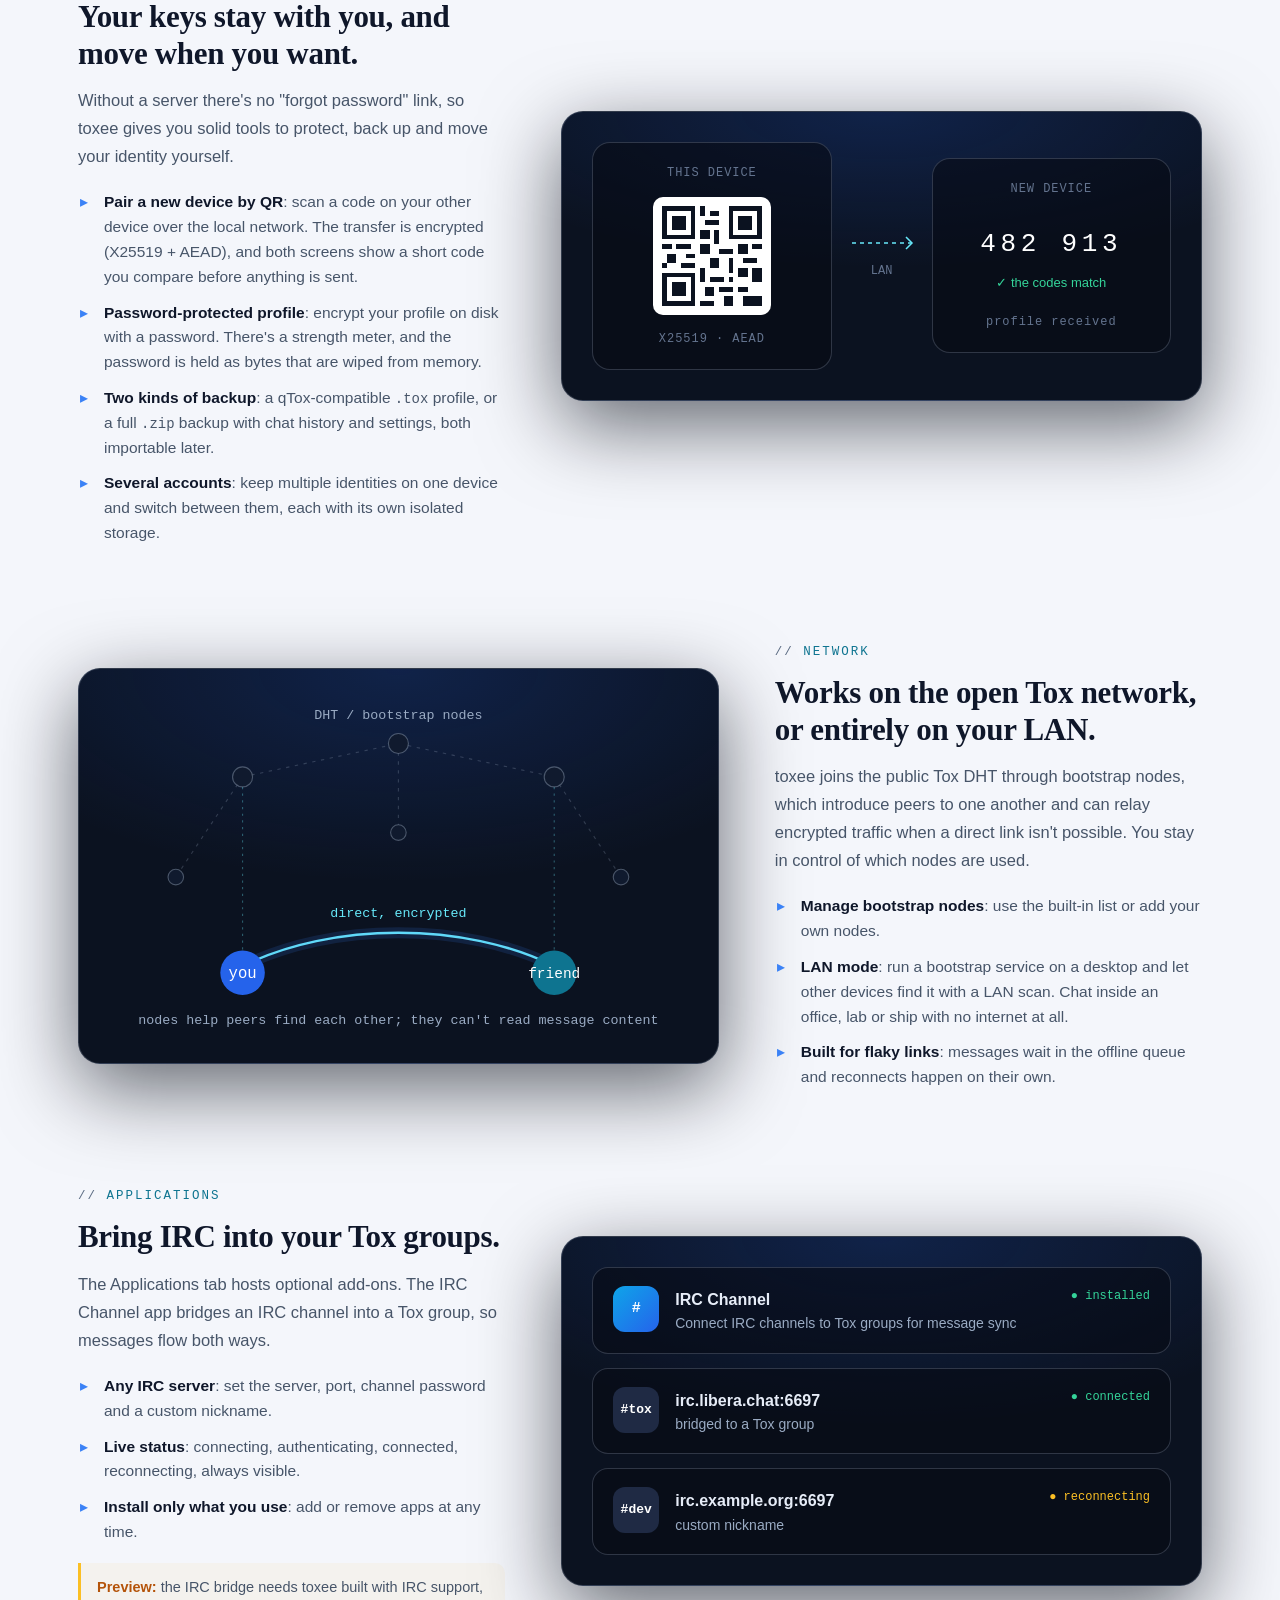
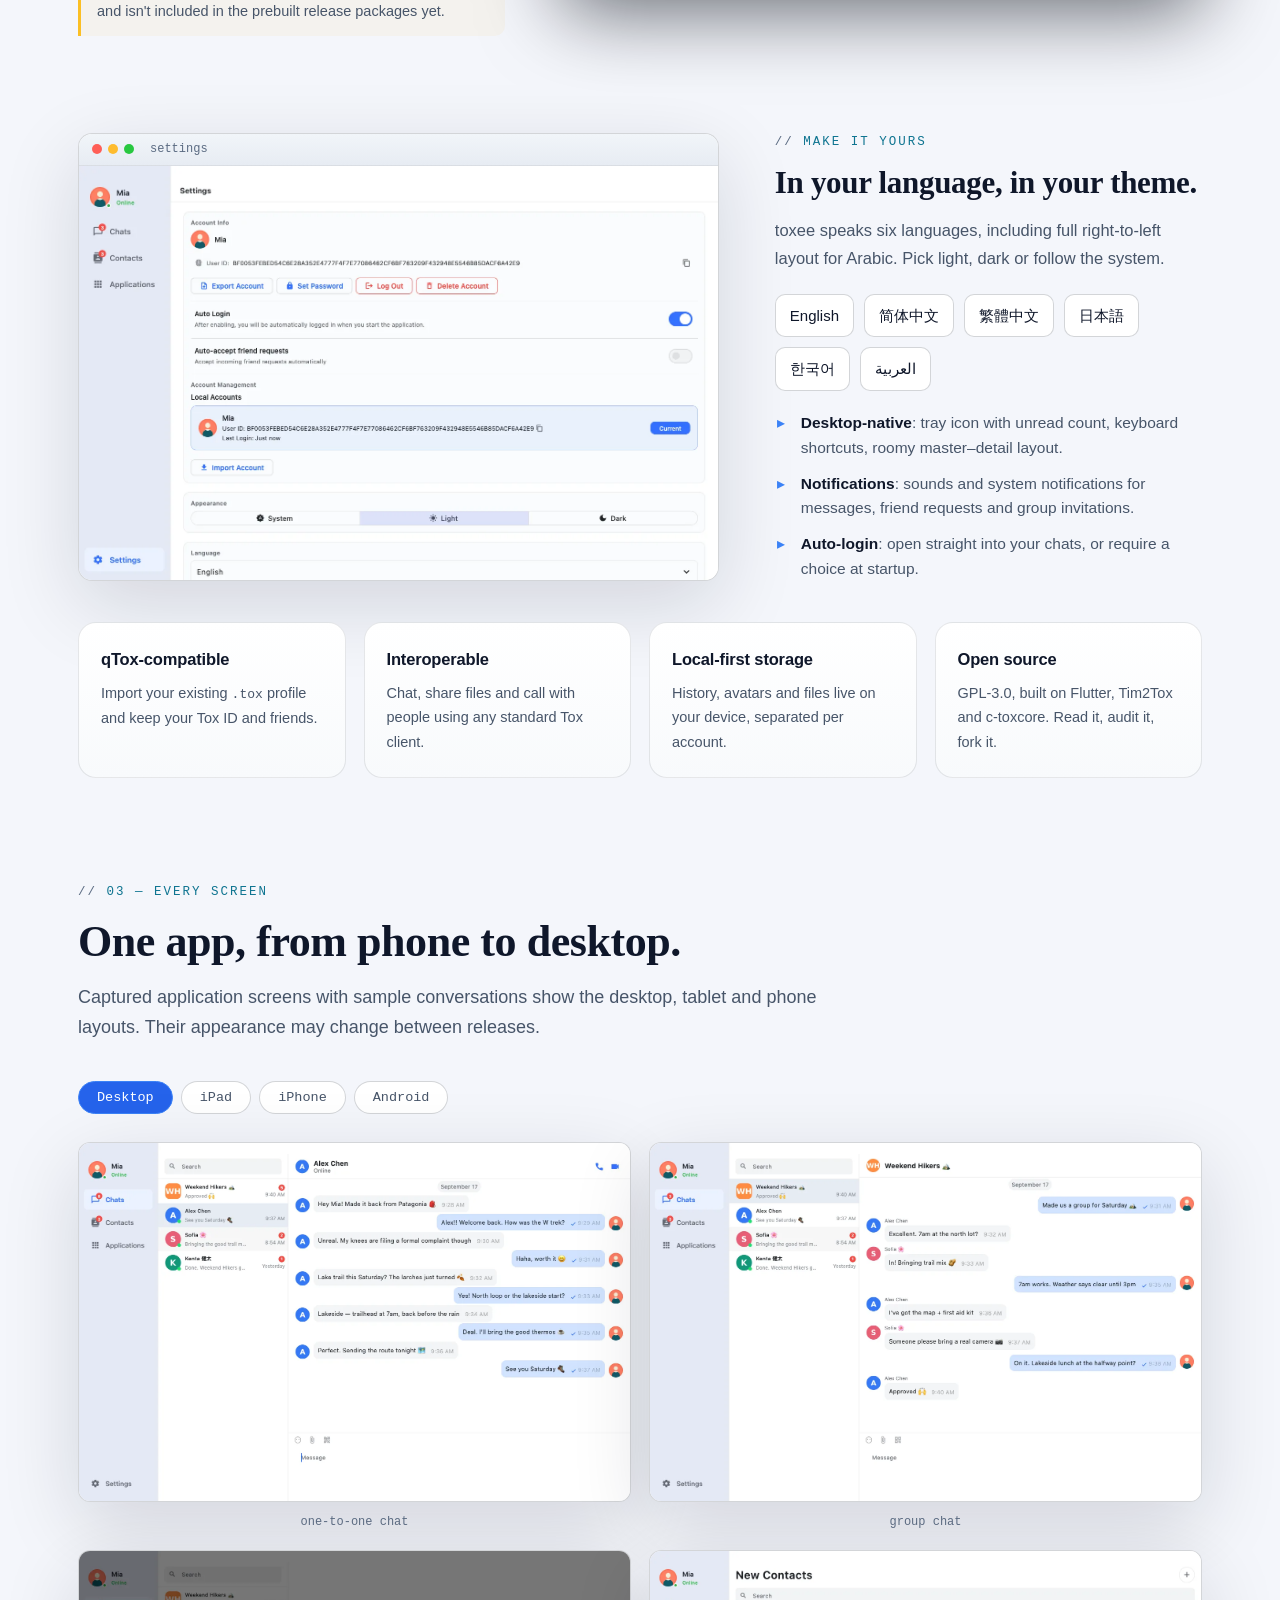
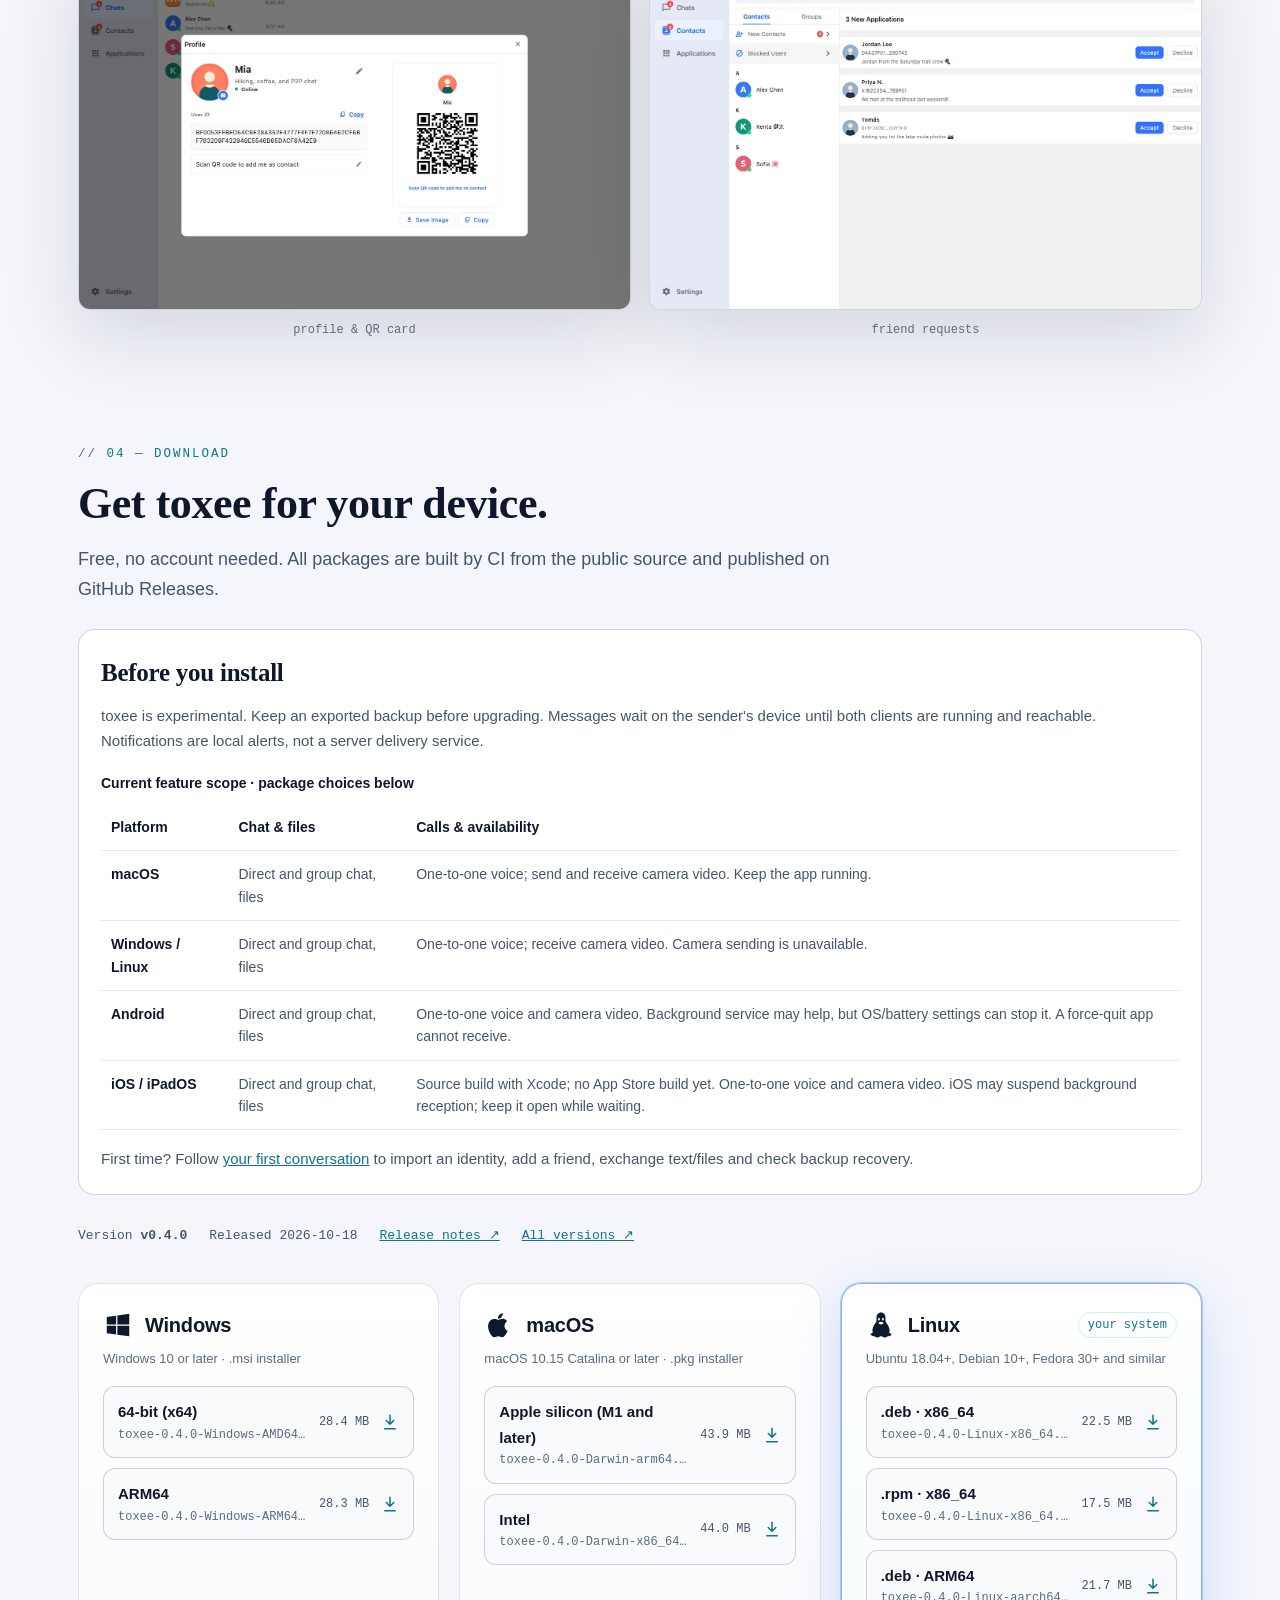
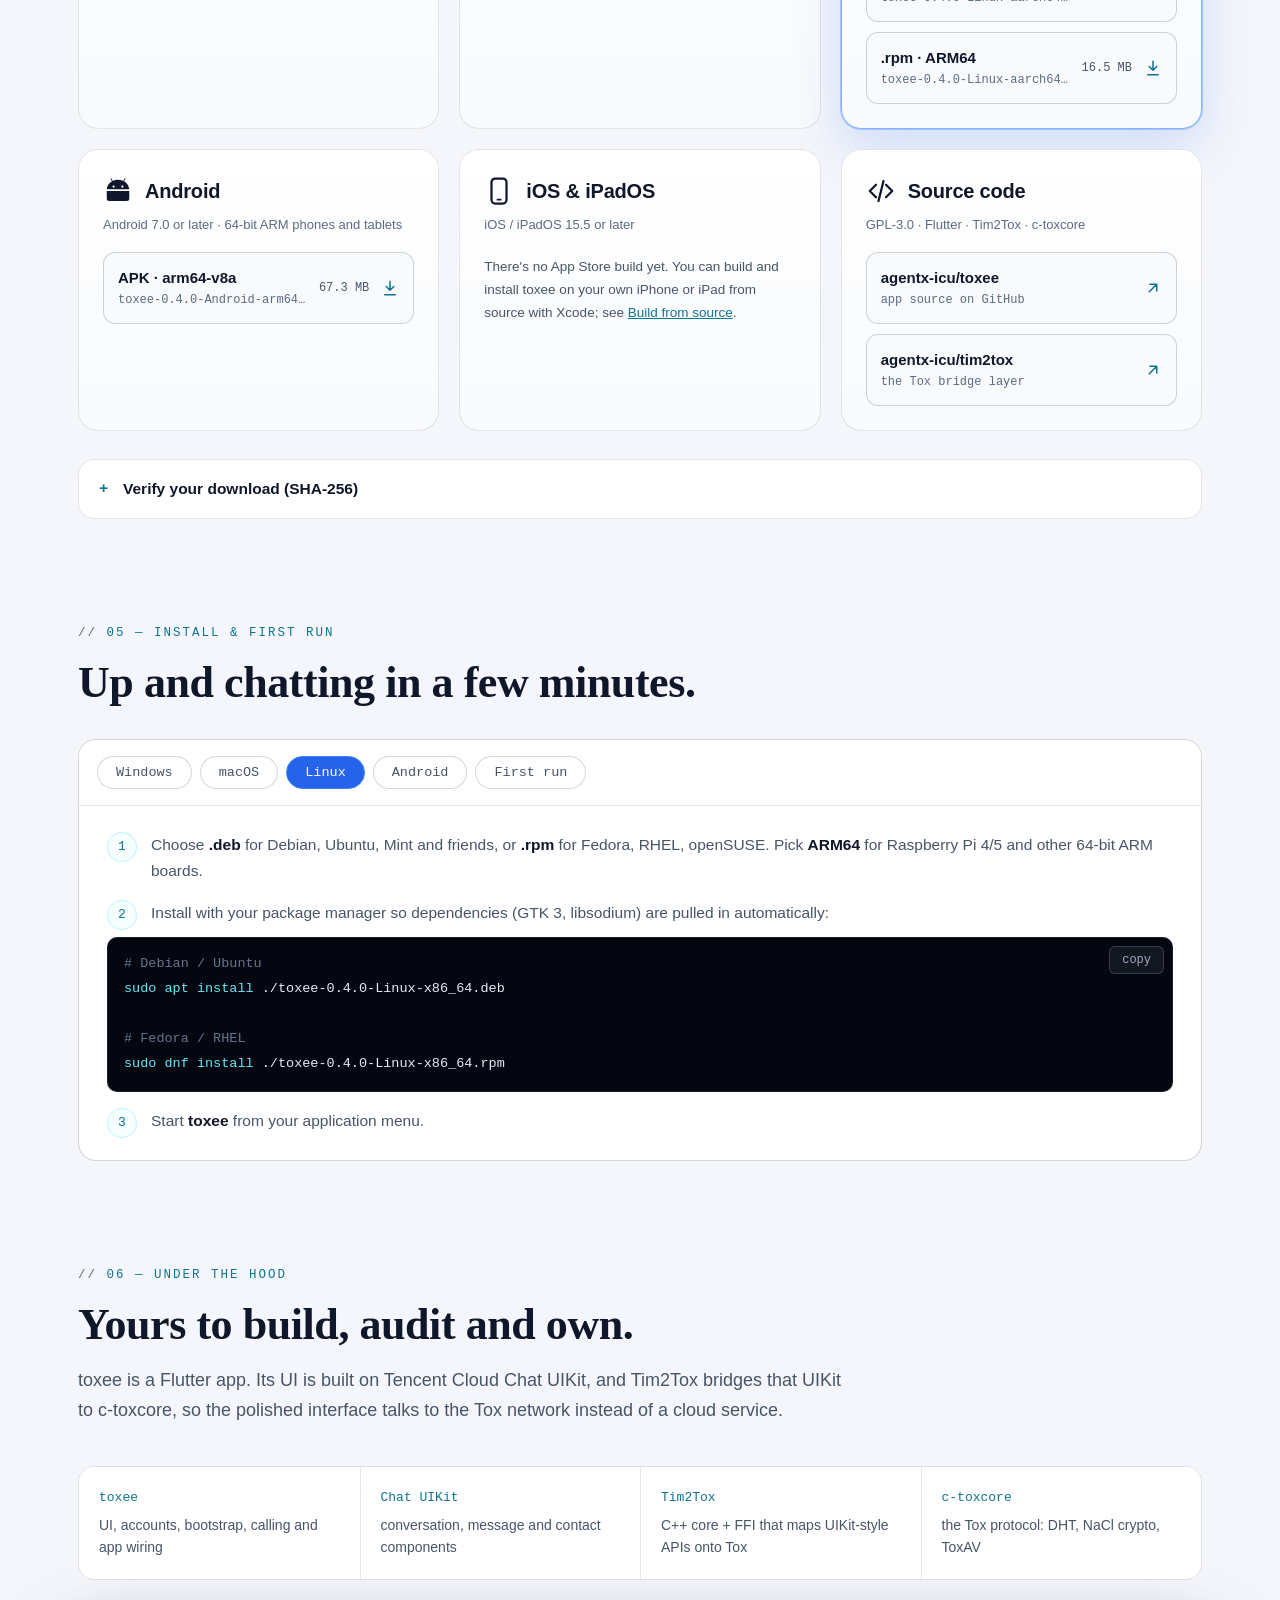
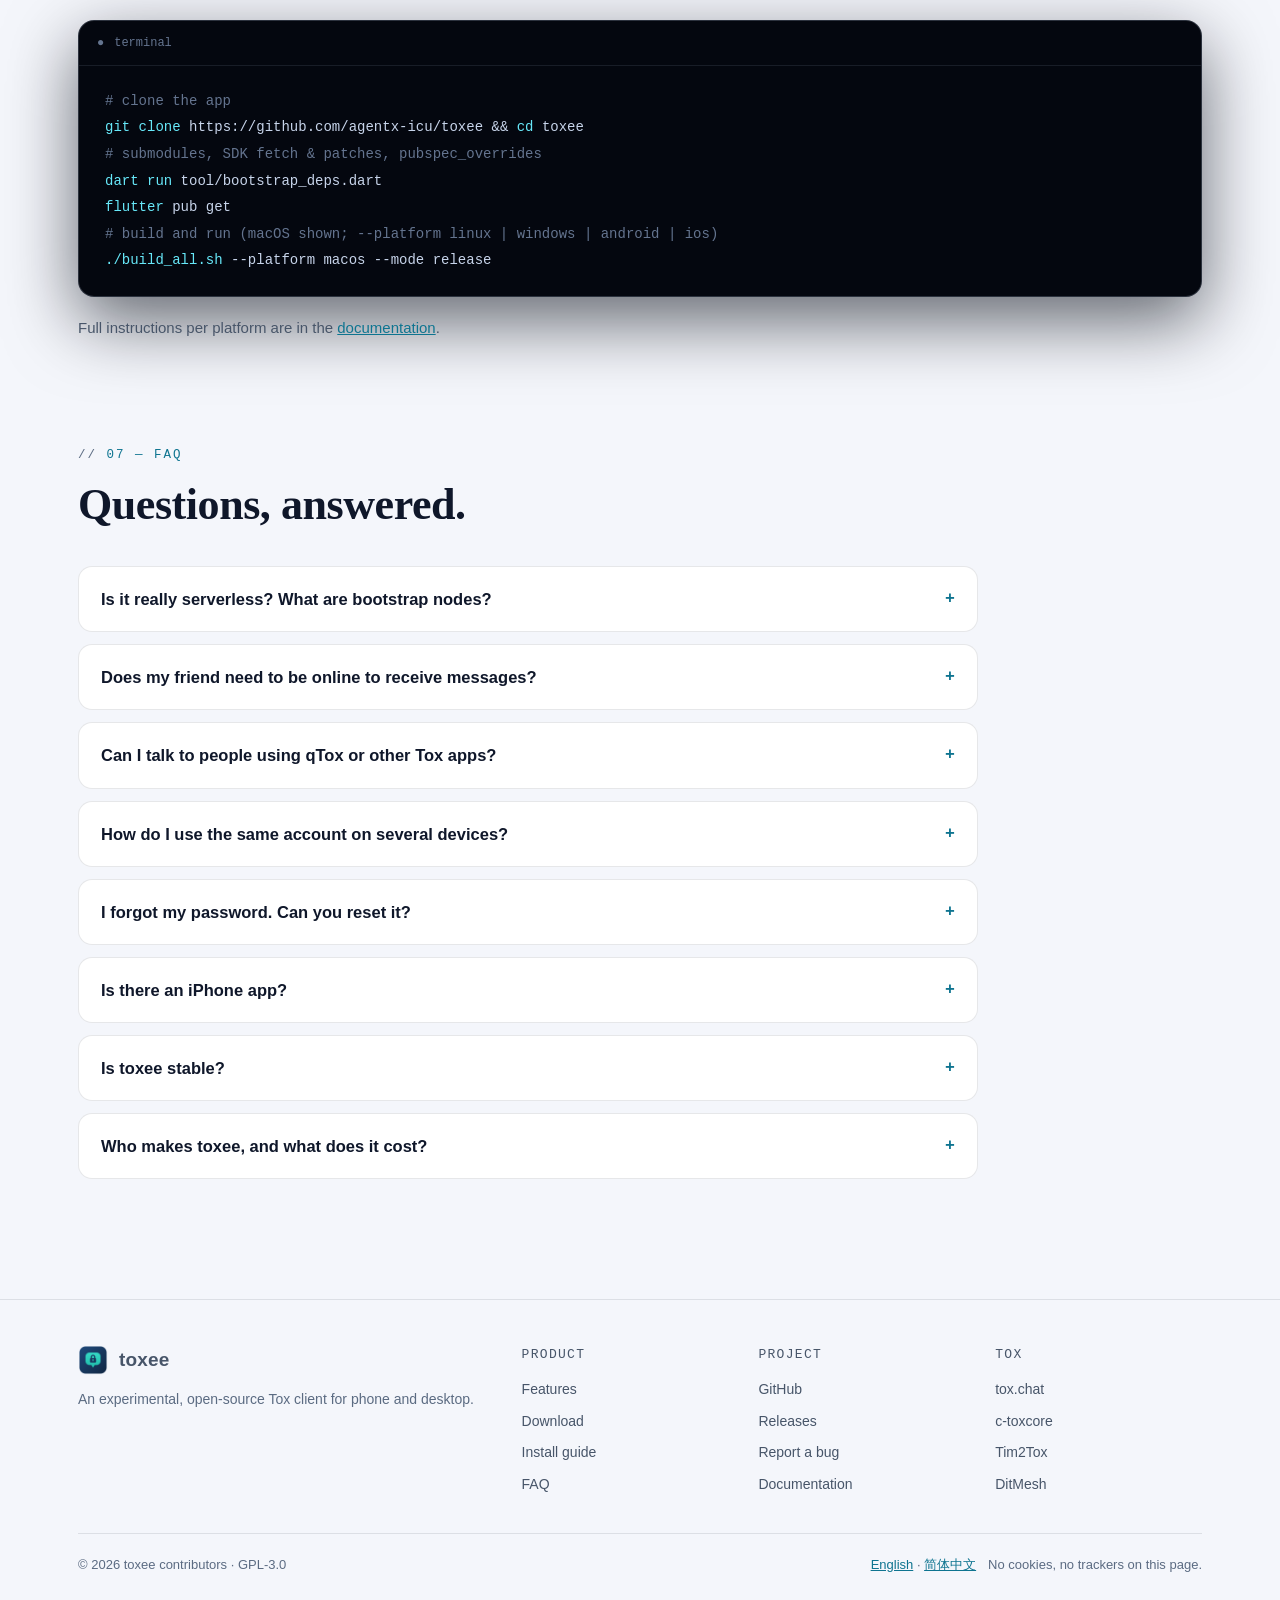
==== commit 8f7b6dcf: "Show captured app UI and experimental client expectations" ====
--- a/index.html
+++ b/index.html
@@ -3,8 +3,8 @@
 <head>
 <meta charset="utf-8">
 <meta name="viewport" content="width=device-width, initial-scale=1">
-<title>toxee — Serverless, private, peer-to-peer chat</title>
-<meta name="description" content="toxee is a free, open-source chat app for the Tox peer-to-peer network. No servers, no phone number, end-to-end encrypted messages, files, groups and calls on Windows, macOS, Linux, Android and iOS.">
+<title>toxee — Experimental cross-platform Tox chat</title>
+<meta name="description" content="toxee is an experimental, open-source Tox client for phone and desktop. Exchange encrypted messages, files and one-to-one calls. Both clients must be running and reachable.">
 <meta name="theme-color" content="#f4f6fb" media="(prefers-color-scheme: light)">
 <meta name="theme-color" content="#070b14" media="(prefers-color-scheme: dark)">
 <link rel="canonical" href="https://toxee.agentx.icu/">
@@ -15,8 +15,8 @@
 <link rel="apple-touch-icon" href="assets/img/app_icon.png">
 <meta property="og:type" content="website">
 <meta property="og:url" content="https://toxee.agentx.icu/">
-<meta property="og:title" content="toxee — Serverless. Private. Yours.">
-<meta property="og:description" content="A modern chat client for the Tox P2P network. No servers, no phone numbers, end-to-end encrypted.">
+<meta property="og:title" content="toxee — Experimental Tox chat for phone and desktop">
+<meta property="og:description" content="An experimental cross-platform Tox client. Local identities, encrypted conversations, and clear platform limits.">
 <meta property="og:image" content="https://toxee.agentx.icu/assets/img/en/og.jpg">
 <meta property="og:image:width" content="1200">
 <meta property="og:image:height" content="630">
@@ -28,7 +28,7 @@
   "name": "toxee",
   "url": "https://toxee.agentx.icu/",
   "inLanguage": "en",
-  "description": "A free, open-source chat app for the Tox peer-to-peer network. No servers and no phone number; end-to-end encrypted messages, files, groups and calls.",
+  "description": "An experimental, open-source client for the Tox peer-to-peer network. Local identities, encrypted messages, files and one-to-one calls.",
   "applicationCategory": "CommunicationApplication",
   "operatingSystem": "Windows, macOS, Linux, Android, iOS",
   "softwareVersion": "0.4.0",
@@ -87,12 +87,13 @@
 <header class="hero" id="top">
   <div class="wrap hero-grid">
     <div>
-      <div class="eyebrow rise d1"><span class="en">peer-to-peer messenger — no middlemen</span><span class="zh">点对点通讯 — 没有中间人</span></div>
-      <h1 class="rise d2"><span class="en">Serverless.<br>Private.<br><em>Yours.</em></span><span class="zh">无服务器。<br>真隐私。<br><em>属于你。</em></span></h1>
+      <div class="eyebrow rise d1"><span class="en">experimental cross-platform Tox client</span><span class="zh">实验性跨平台 Tox 客户端</span></div>
+      <h1 class="rise d2"><span class="en">Your identity.<br>Your friends.<br><em>Direct.</em></span><span class="zh">你的身份。<br>你的朋友。<br><em>点对点。</em></span></h1>
       <p class="lead rise d3">
-        <span class="en">toxee is a free, open-source chat app for the Tox network. Messages, files and calls travel peer to peer, end-to-end encrypted. There is no central server holding your account or messages that could be breached, subpoenaed or shut down, and you don't need a phone number or an email address.</span>
-        <span class="zh">toxee 是一款基于 Tox 网络的免费开源聊天应用。消息、文件与通话在设备之间点对点传输，全程端到端加密——没有存放你账号和消息、可被入侵、调取或关停的中心服务器，也不需要手机号或邮箱。</span>
+        <span class="en">Try Tox on phone and desktop with an experimental, open-source client. Create your identity locally, add a friend and exchange end-to-end encrypted messages, files and one-to-one calls. No phone number or email is required.</span>
+        <span class="zh">用实验性开源客户端，在手机和桌面体验 Tox。本地创建身份、添加一位朋友，互发端到端加密的消息与文件，尝试一对一通话。无需手机号或邮箱。</span>
       </p>
+      <p class="hero-expectations rise d4"><span class="en">Experimental software: keep backups. Both apps must be running and reachable; phone background delivery is limited. <a href="#before-download">Check your platform ↓</a></span><span class="zh">实验性软件，请保留备份。双方需要同时运行且网络可达，手机后台收信存在限制。<a href="#before-download">先看平台范围 ↓</a></span></p>
       <div class="cta-row rise d4">
         <a class="btn btn-blue btn-dl" id="hero-dl" href="#download">
           <span class="row">
@@ -110,14 +111,21 @@
       </div>
       <a class="badge rise d5" data-release-link href="https://github.com/agentx-icu/toxee/releases/tag/v0.4.0"><b aria-hidden="true">●</b><span class="en">latest</span><span class="zh">最新版本</span> <span data-version>v0.4.0</span> · <span data-release-date>2026-10-18</span></a>
     </div>
-    <div class="hero-shot rise d3">
+    <figure class="hero-shot rise d3">
       <div class="frame">
-        <img data-shot="quiet-modern.webp" src="assets/img/en/quiet-modern.webp" width="1586" height="992" fetchpriority="high"
-             data-alt-en="toxee on desktop and mobile: a conversation list and a chat window side by side"
-             data-alt-zh="toxee 桌面端与手机端：会话列表与聊天窗口并排"
-             alt="toxee on desktop and mobile: a conversation list and a chat window side by side">
-      </div>
-    </div>
+        <img data-shot="desktop/c2c.webp" src="assets/img/en/desktop/c2c.webp" width="1400" height="909" fetchpriority="high"
+             data-alt-en="Captured toxee desktop application showing a sample one-to-one conversation"
+             data-alt-zh="toxee 桌面应用实拍界面，展示示例单聊"
+             alt="Captured toxee desktop application showing a sample one-to-one conversation">
+      </div>
+      <div class="frame hero-phone">
+        <img data-shot="ios/c2c.webp" src="assets/img/en/ios/c2c.webp" width="402" height="874"
+             data-alt-en="Captured toxee iPhone application showing the sample conversation"
+             data-alt-zh="toxee iPhone 应用实拍界面，展示同一示例会话"
+             alt="Captured toxee iPhone application showing the sample conversation">
+      </div>
+      <figcaption><span class="en">Captured app screens · sample conversations. Appearance may change between releases.</span><span class="zh">应用实拍界面 · 示例会话，外观可能随版本变化。</span></figcaption>
+    </figure>
   </div>
 
   <div class="stats">
@@ -169,7 +177,7 @@
   <div class="wrap">
     <div class="sec-head">
       <div class="eyebrow"><span class="en">02 — what it does</span><span class="zh">02 — 功能详解</span></div>
-      <h2><span class="en">Everything you expect from a chat app, minus the server.</span><span class="zh">聊天应用该有的都有，唯独没有服务器。</span></h2>
+      <h2><span class="en">Messages, files and calls over Tox.</span><span class="zh">通过 Tox 互发消息、文件和通话。</span></h2>
       <p><span class="en">toxee pairs the Tox protocol with a polished, modern interface built in Flutter. Here's what's inside.</span><span class="zh">toxee 把 Tox 协议与基于 Flutter 的精致现代界面结合在一起。下面逐一介绍。</span></p>
     </div>
 
@@ -418,7 +426,7 @@
     <div class="sec-head">
       <div class="eyebrow"><span class="en">03 — every screen</span><span class="zh">03 — 每一块屏幕</span></div>
       <h2><span class="en">One app, from phone to desktop.</span><span class="zh">一个应用，从手机到桌面。</span></h2>
-      <p><span class="en">The same Flutter codebase adapts to each form factor: a master–detail layout on desktop and tablet, a focused one-handed layout on phones.</span><span class="zh">同一套 Flutter 代码适配各种尺寸：桌面与平板是主从分栏布局，手机是专注的单手布局。</span></p>
+      <p><span class="en">Captured application screens with sample conversations show the desktop, tablet and phone layouts. Their appearance may change between releases.</span><span class="zh">应用实拍界面使用示例会话，展示桌面、平板和手机布局，外观可能随版本变化。</span></p>
     </div>
     <div class="tabs" role="tablist" aria-label="Platform">
       <button class="tab" role="tab" aria-selected="true" aria-controls="g-desktop" id="t-desktop" data-key="desktop" type="button"><span class="en">Desktop</span><span class="zh">桌面</span></button>
@@ -462,6 +470,23 @@
       <div class="eyebrow"><span class="en">04 — download</span><span class="zh">04 — 下载</span></div>
       <h2><span class="en">Get toxee for your device.</span><span class="zh">为你的设备下载 toxee。</span></h2>
       <p><span class="en">Free, no account needed. All packages are built by CI from the public source and published on GitHub Releases.</span><span class="zh">免费，无需注册。所有安装包都由 CI 从公开源码构建，发布在 GitHub Releases。</span></p>
+    </div>
+    <div class="download-expectations" id="before-download">
+      <h3><span class="en">Before you install</span><span class="zh">安装前先了解</span></h3>
+      <p><span class="en">toxee is experimental. Keep an exported backup before upgrading. Messages wait on the sender's device until both clients are running and reachable. Notifications are local alerts, not a server delivery service.</span><span class="zh">toxee 仍为实验性软件，升级前请保留导出的备份。双方同时运行且网络可达后才能投递，等待中的消息保存在发送方设备上。通知是本地提醒，不是服务器代收服务。</span></p>
+      <div class="platform-scroll" role="region" tabindex="0" aria-labelledby="platform-scope-caption">
+        <table class="platform-scope">
+          <caption id="platform-scope-caption"><span class="en">Current feature scope · package choices below</span><span class="zh">当前功能范围 · 安装包选择见下方</span></caption>
+          <thead><tr><th scope="col"><span class="en">Platform</span><span class="zh">平台</span></th><th scope="col"><span class="en">Chat &amp; files</span><span class="zh">聊天与文件</span></th><th scope="col"><span class="en">Calls &amp; availability</span><span class="zh">通话与接收条件</span></th></tr></thead>
+          <tbody>
+            <tr><th scope="row">macOS</th><td><span class="en">Direct and group chat, files</span><span class="zh">单聊、群聊与文件</span></td><td><span class="en">One-to-one voice; send and receive camera video. Keep the app running.</span><span class="zh">一对一语音，可收发摄像头画面。需要保持应用运行。</span></td></tr>
+            <tr><th scope="row">Windows / Linux</th><td><span class="en">Direct and group chat, files</span><span class="zh">单聊、群聊与文件</span></td><td><span class="en">One-to-one voice; receive camera video. Camera sending is unavailable.</span><span class="zh">一对一语音，可接收摄像头画面；不能发送摄像头画面。</span></td></tr>
+            <tr><th scope="row">Android</th><td><span class="en">Direct and group chat, files</span><span class="zh">单聊、群聊与文件</span></td><td><span class="en">One-to-one voice and camera video. Background service may help, but OS/battery settings can stop it. A force-quit app cannot receive.</span><span class="zh">一对一语音与摄像头画面。后台服务有助于保活，系统与电池设置仍可能将其停止；强制退出后无法接收。</span></td></tr>
+            <tr><th scope="row">iOS / iPadOS</th><td><span class="en">Direct and group chat, files</span><span class="zh">单聊、群聊与文件</span></td><td><span class="en">Source build with Xcode; no App Store build yet. One-to-one voice and camera video. iOS may suspend background reception; keep it open while waiting.</span><span class="zh">需要 Xcode 源码构建，尚无 App Store 版本。一对一语音与摄像头画面；iOS 可能挂起后台收信，等待时请保持前台。</span></td></tr>
+          </tbody>
+        </table>
+      </div>
+      <p><span class="en">First time? Follow <a href="https://github.com/agentx-icu/toxee/blob/master/doc/first-chat.md">your first conversation</a> to import an identity, add a friend, exchange text/files and check backup recovery.</span><span class="zh">第一次使用？按<a href="https://github.com/agentx-icu/toxee/blob/master/doc/first-chat.zh-CN.md">第一次聊天</a>导入身份、添加好友、互发文字与文件，再核对备份恢复。</span></p>
     </div>
     <div class="dl-meta">
       <span><span class="en">Version</span><span class="zh">版本</span> <b data-version>v0.4.0</b></span>
@@ -632,7 +657,7 @@
         <ol class="steps">
           <li><span class="en">Download the <b>APK</b> on your phone (or transfer it from your computer).</span><span class="zh">在手机上下载 <b>APK</b>（或从电脑传到手机）。</span></li>
           <li><span class="en">Open it. If Android asks, allow your browser or file manager to <b>install unknown apps</b> for this one install.</span><span class="zh">打开它。若系统提示，允许浏览器或文件管理器<b>安装未知应用</b>。</span></li>
-          <li><span class="en">After install, allow <b>notifications</b> so messages and incoming calls can reach you, and consider exempting toxee from battery optimization so it stays connected.</span><span class="zh">安装后请允许<b>通知</b>，以便接收消息和来电；建议将 toxee 加入电池优化白名单，保持在线连接。</span></li>
+          <li><span class="en">After install, allow <b>notifications</b> if you want local message and call alerts. Background service and battery settings can help maintain a connection, but cannot guarantee delivery or wake a force-quit app.</span><span class="zh">安装后可允许<b>通知</b>，显示本地消息与来电提示。后台服务与电池设置有助于保活，但不能保证投递，也无法唤醒被强制退出的应用。</span></li>
         </ol>
         <div class="term"><i># or sideload with adb</i>
 <b>adb install</b> <span data-file="Android-arm64.apk">toxee-0.4.0-Android-arm64.apk</span></div>
@@ -643,7 +668,7 @@
           <li><span class="en"><b>Create an account.</b> Choose a nickname and, ideally, a password. Your Tox ID is generated on your device; nothing is registered anywhere.</span><span class="zh"><b>创建账号。</b>填写昵称，建议同时设置密码。Tox ID 在你的设备上本地生成，不会注册到任何地方。</span></li>
           <li><span class="en"><b>Or bring an existing one.</b> Import a <code>.tox</code> profile from qTox or another client, restore a toxee <code>.zip</code> backup, or pair from a device that already has your account.</span><span class="zh"><b>或沿用已有账号。</b>导入 qTox 等客户端的 <code>.tox</code> 资料、恢复 toxee 的 <code>.zip</code> 备份，或从已登录的设备扫码配对。</span></li>
           <li><span class="en"><b>Share your ID.</b> Open your profile and show the QR code, or copy the 76-character Tox ID and send it to a friend.</span><span class="zh"><b>分享你的 ID。</b>打开个人资料展示二维码，或复制 76 位 Tox ID 发给朋友。</span></li>
-          <li><span class="en"><b>Add friends.</b> Paste or scan their Tox ID with a short message. They'll appear online as soon as they accept.</span><span class="zh"><b>添加好友。</b>粘贴或扫描对方的 Tox ID 并附上留言，对方通过后即会显示在线。</span></li>
+          <li><span class="en"><b>Add friends.</b> Paste or scan their Tox ID with a short message. After acceptance, keep both clients open and wait for the peer connection.</span><span class="zh"><b>添加好友。</b>粘贴或扫描对方的 Tox ID 并附上留言，对方通过后，保持两个客户端打开并等待连接。</span></li>
           <li><span class="en"><b>Back up.</b> Export your account in Settings and keep it somewhere safe. Without a server, a backup is the only way to recover your identity.</span><span class="zh"><b>做好备份。</b>在设置中导出账号并妥善保存。没有服务器，备份是找回身份的唯一途径。</span></li>
         </ol>
         <div class="callout"><b><span class="en">Heads-up:</span><span class="zh">提示：</span></b> <span class="en">toxee is experimental software. Behaviour may change between releases. Please report bugs and rough edges on <a href="https://github.com/agentx-icu/toxee/issues" rel="noopener">GitHub Issues</a>.</span><span class="zh">toxee 仍处于实验阶段，各版本间行为可能变化。欢迎在 <a href="https://github.com/agentx-icu/toxee/issues" rel="noopener">GitHub Issues</a> 反馈问题与建议。</span></div>
@@ -735,7 +760,7 @@
     <div class="foot">
       <div>
         <a class="brand" href="#top"><img src="assets/img/app_icon.png" alt="" width="30" height="30"><span>toxee</span></a>
-        <p class="blurb"><span class="en">A modern, open-source client for the Tox peer-to-peer network.</span><span class="zh">Tox 点对点网络的现代开源客户端。</span></p>
+        <p class="blurb"><span class="en">An experimental, open-source Tox client for phone and desktop.</span><span class="zh">手机与桌面上的实验性开源 Tox 客户端。</span></p>
       </div>
       <div>
         <h4><span class="en">Product</span><span class="zh">产品</span></h4>
--- a/assets/css/site.css
+++ b/assets/css/site.css
@@ -508,3 +508,36 @@
   .foot{grid-template-columns:1fr}
   section{padding-top:80px}
 }
+
+/* Captured app hero and expectations before package selection. */
+.hero-expectations{font-size:14px;line-height:1.65;color:var(--text-dim);margin-top:18px;max-width:42em}
+.hero-shot{padding:0 34px 60px 0}
+.hero-shot .hero-phone{position:absolute;width:25%;right:0;bottom:28px;border-radius:18px;transform:rotate(3deg)}
+.hero-shot figcaption{position:absolute;bottom:0;left:0;right:0;font-size:12px;line-height:1.5;color:var(--text-dim)}
+.download-expectations{margin:24px 0 30px;padding:22px;border:1px solid var(--line-strong);border-radius:var(--r);background:var(--surface)}
+.download-expectations h3{font-size:25px;margin-bottom:8px}
+.download-expectations p{font-size:15px;color:var(--text-dim)}
+.download-expectations p:last-child{margin-top:16px}
+.platform-scroll{overflow-x:auto;margin-top:18px}
+.platform-scope{width:100%;border-collapse:collapse;font-size:14px;line-height:1.6;text-align:left}
+.platform-scope caption{text-align:left;color:var(--text);font-weight:600;margin-bottom:10px}
+.platform-scope th,.platform-scope td{padding:12px 10px;vertical-align:top;border-bottom:1px solid var(--line)}
+.platform-scope th{color:var(--text);font-weight:600}
+.platform-scope td{color:var(--text-dim)}
+.platform-scope tbody th{min-width:118px}
+.platform-scope td:nth-child(2){min-width:148px}
+@media(max-width:600px){
+  .hero-shot{padding:0 22px 64px 0}
+  .hero-shot .hero-phone{width:25%;bottom:34px}
+  .hero-shot figcaption{font-size:11px}
+  .download-expectations{padding:16px}
+  .platform-scope{min-width:580px}
+}
+@media(max-width:600px){
+  /* Keep each platform's reception limits visible without horizontal scrolling. */
+  .platform-scope{min-width:0}
+  .platform-scope thead{position:absolute;width:1px;height:1px;overflow:hidden;clip-path:inset(50%)}
+  .platform-scope tr{display:grid;grid-template-columns:1fr;padding:10px 0;border-bottom:1px solid var(--line)}
+  .platform-scope th,.platform-scope td{display:block;padding:3px 0;border:0;min-width:0}
+  .platform-scope tbody th,.platform-scope td:nth-child(2){min-width:0}
+}
